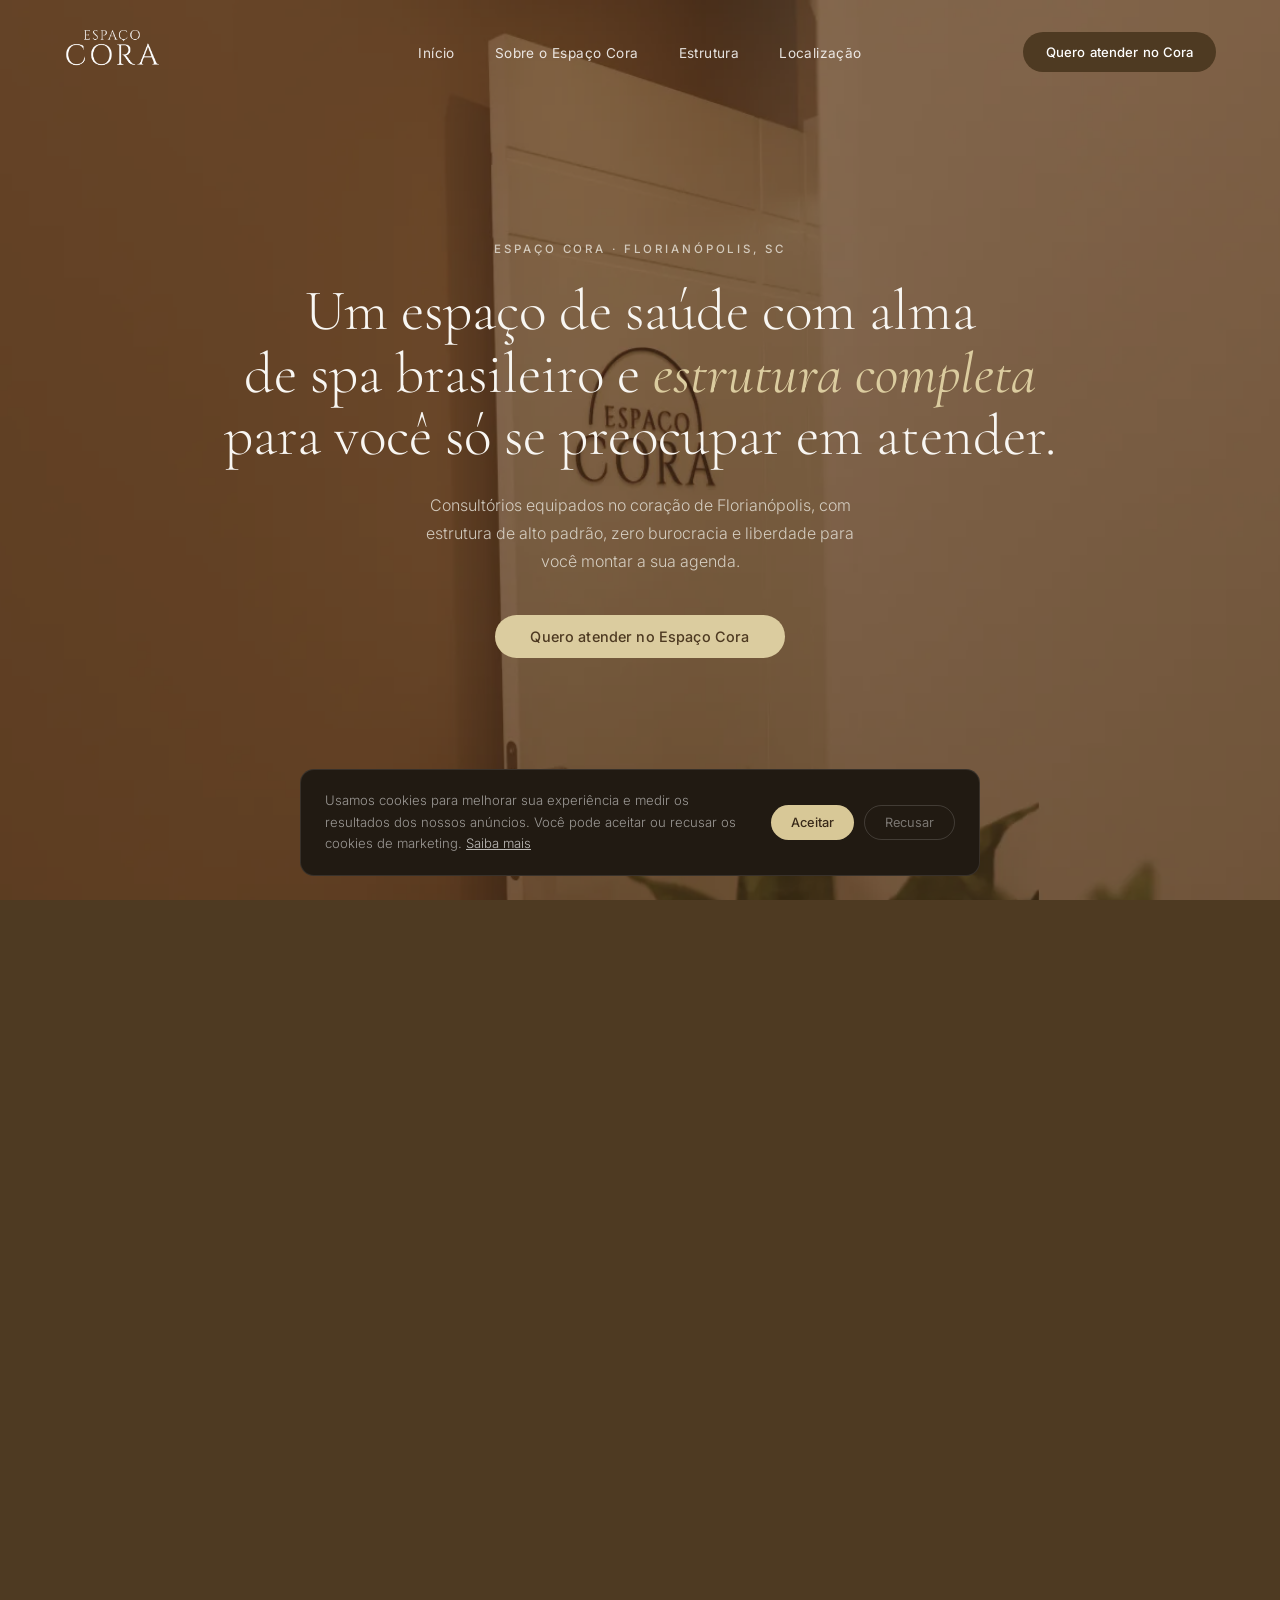
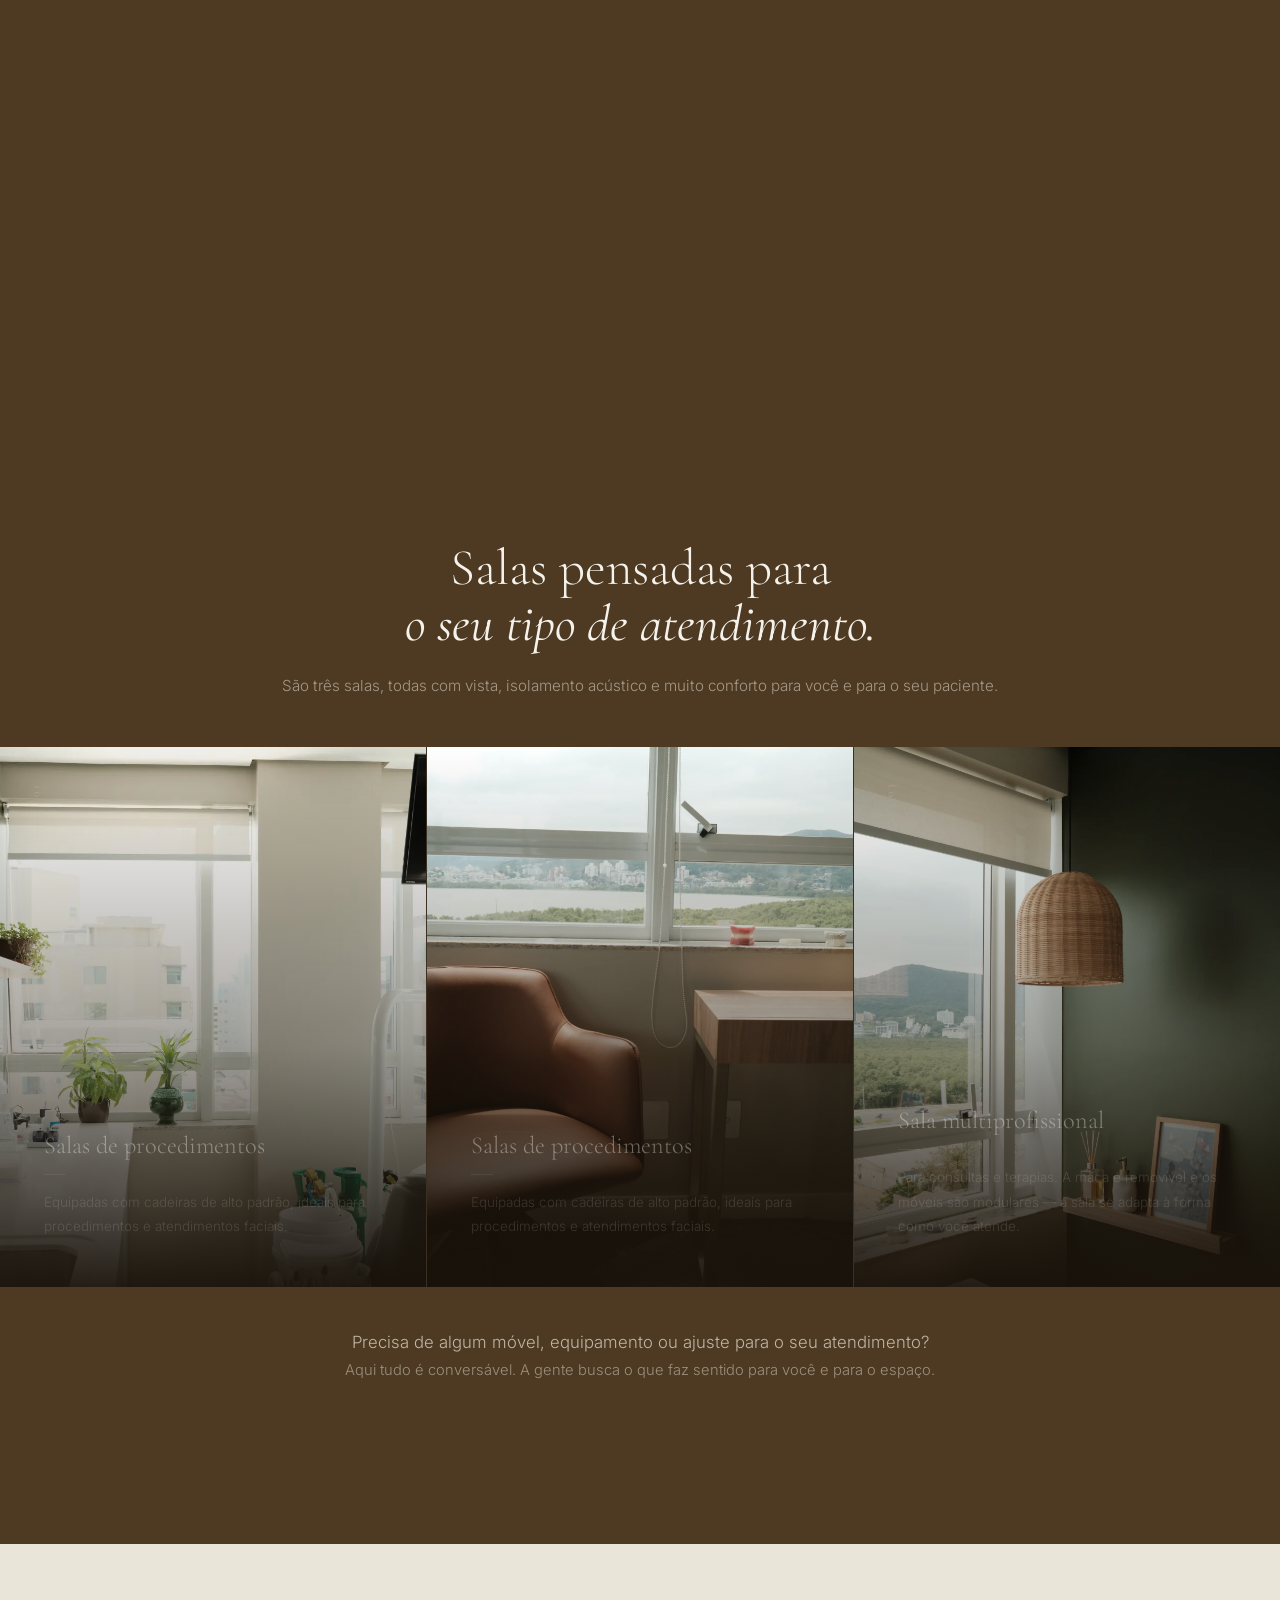
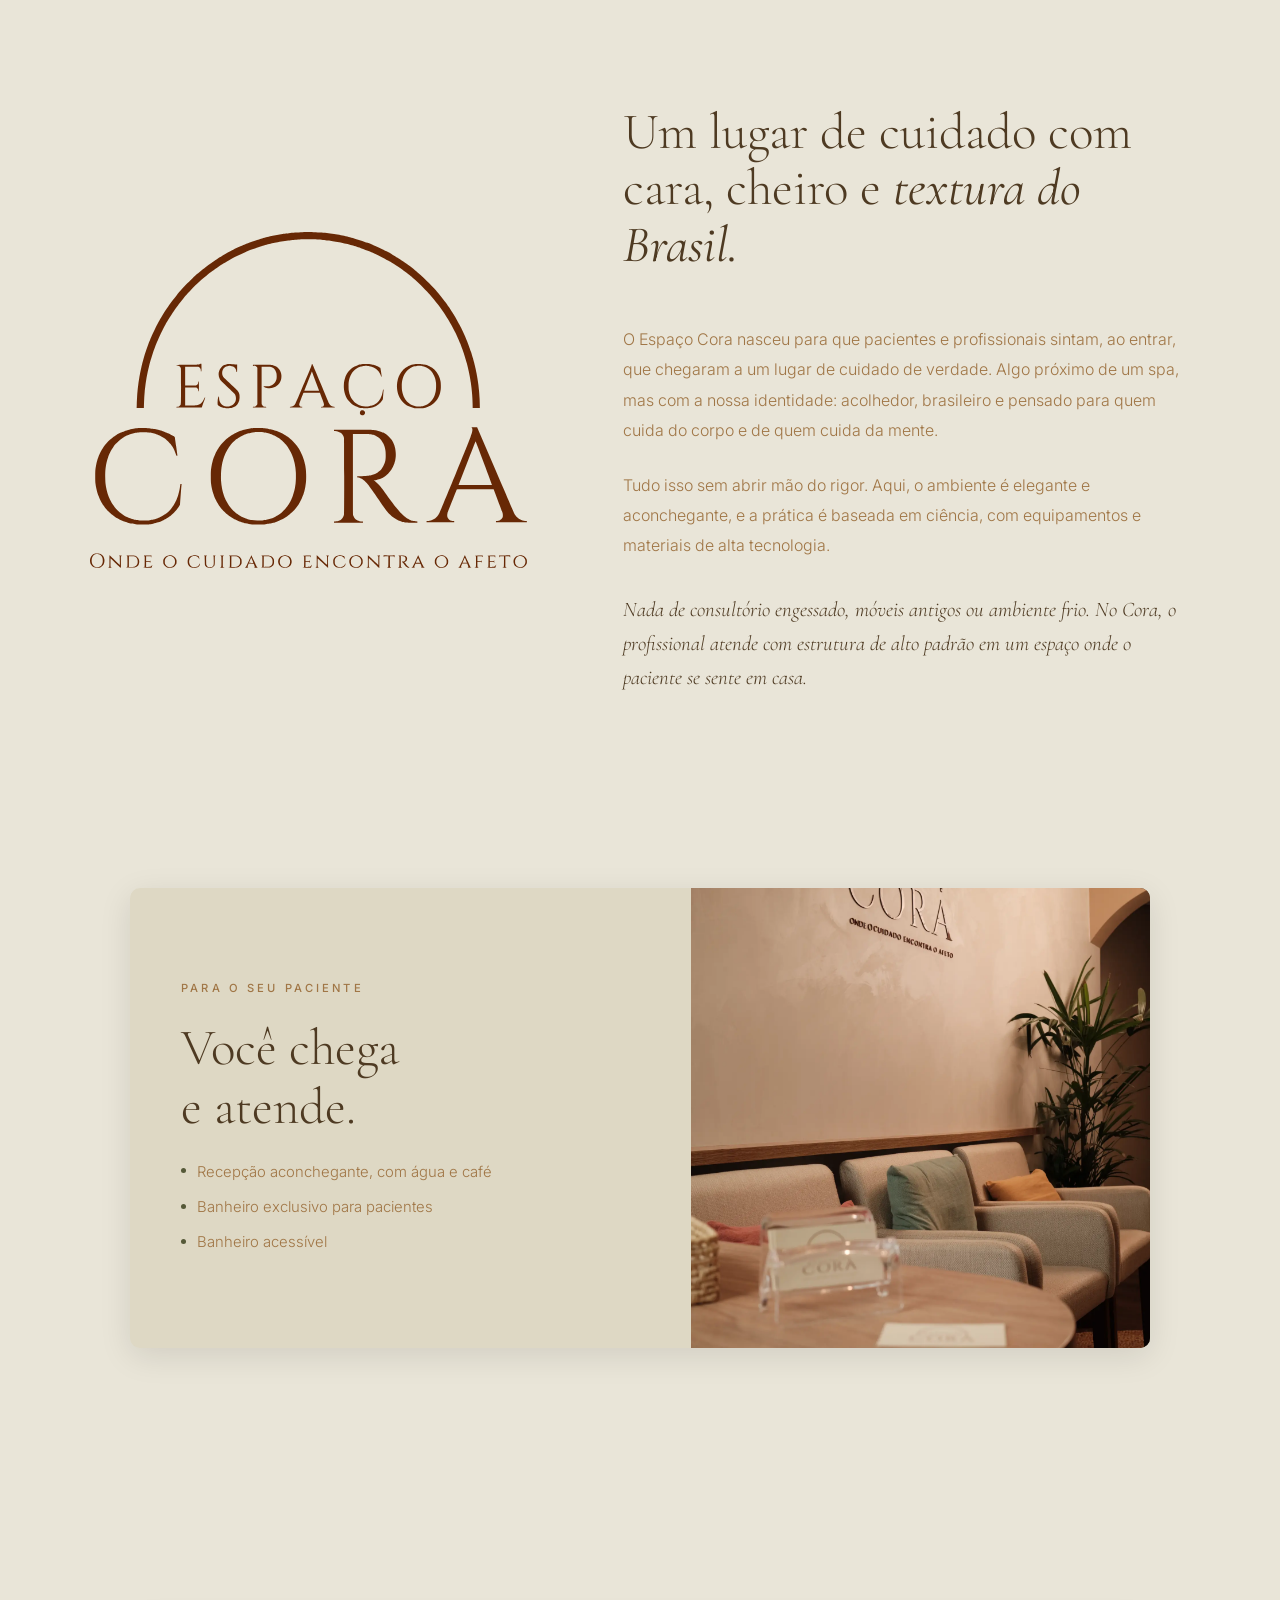
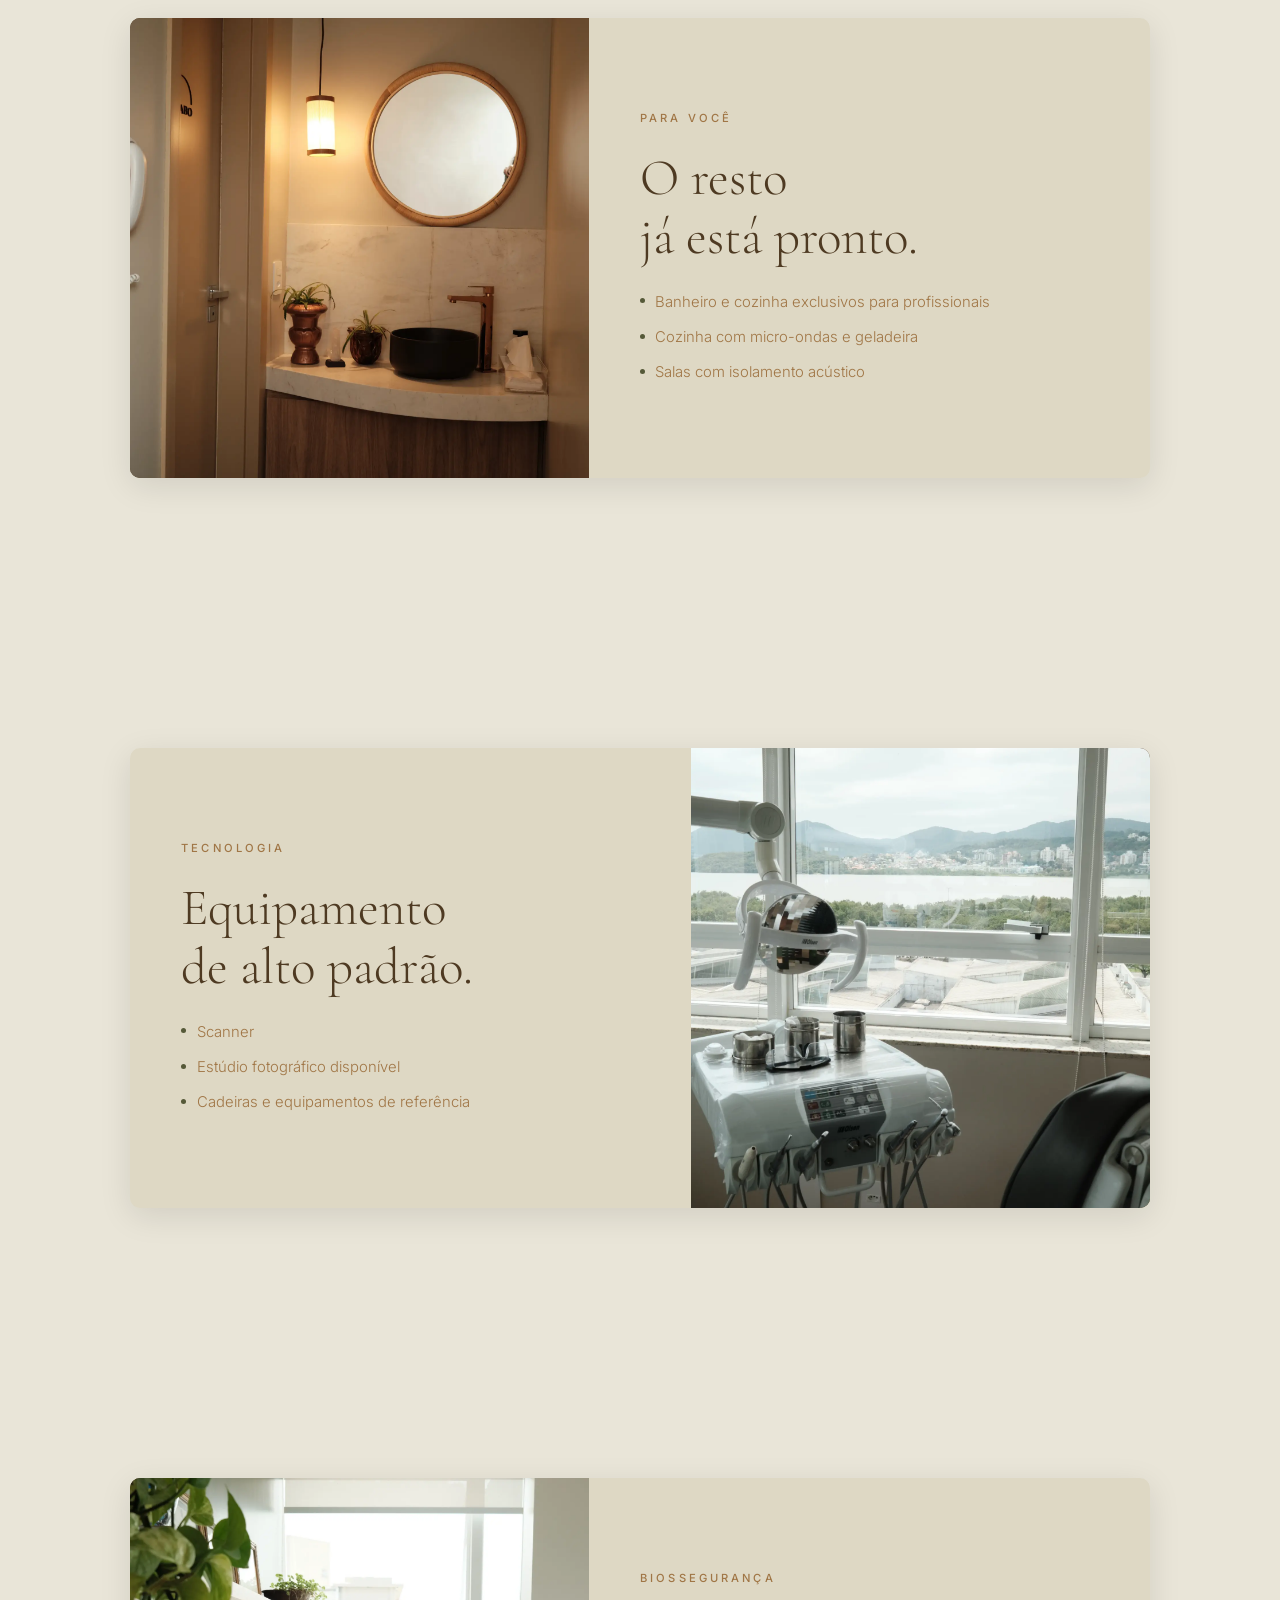
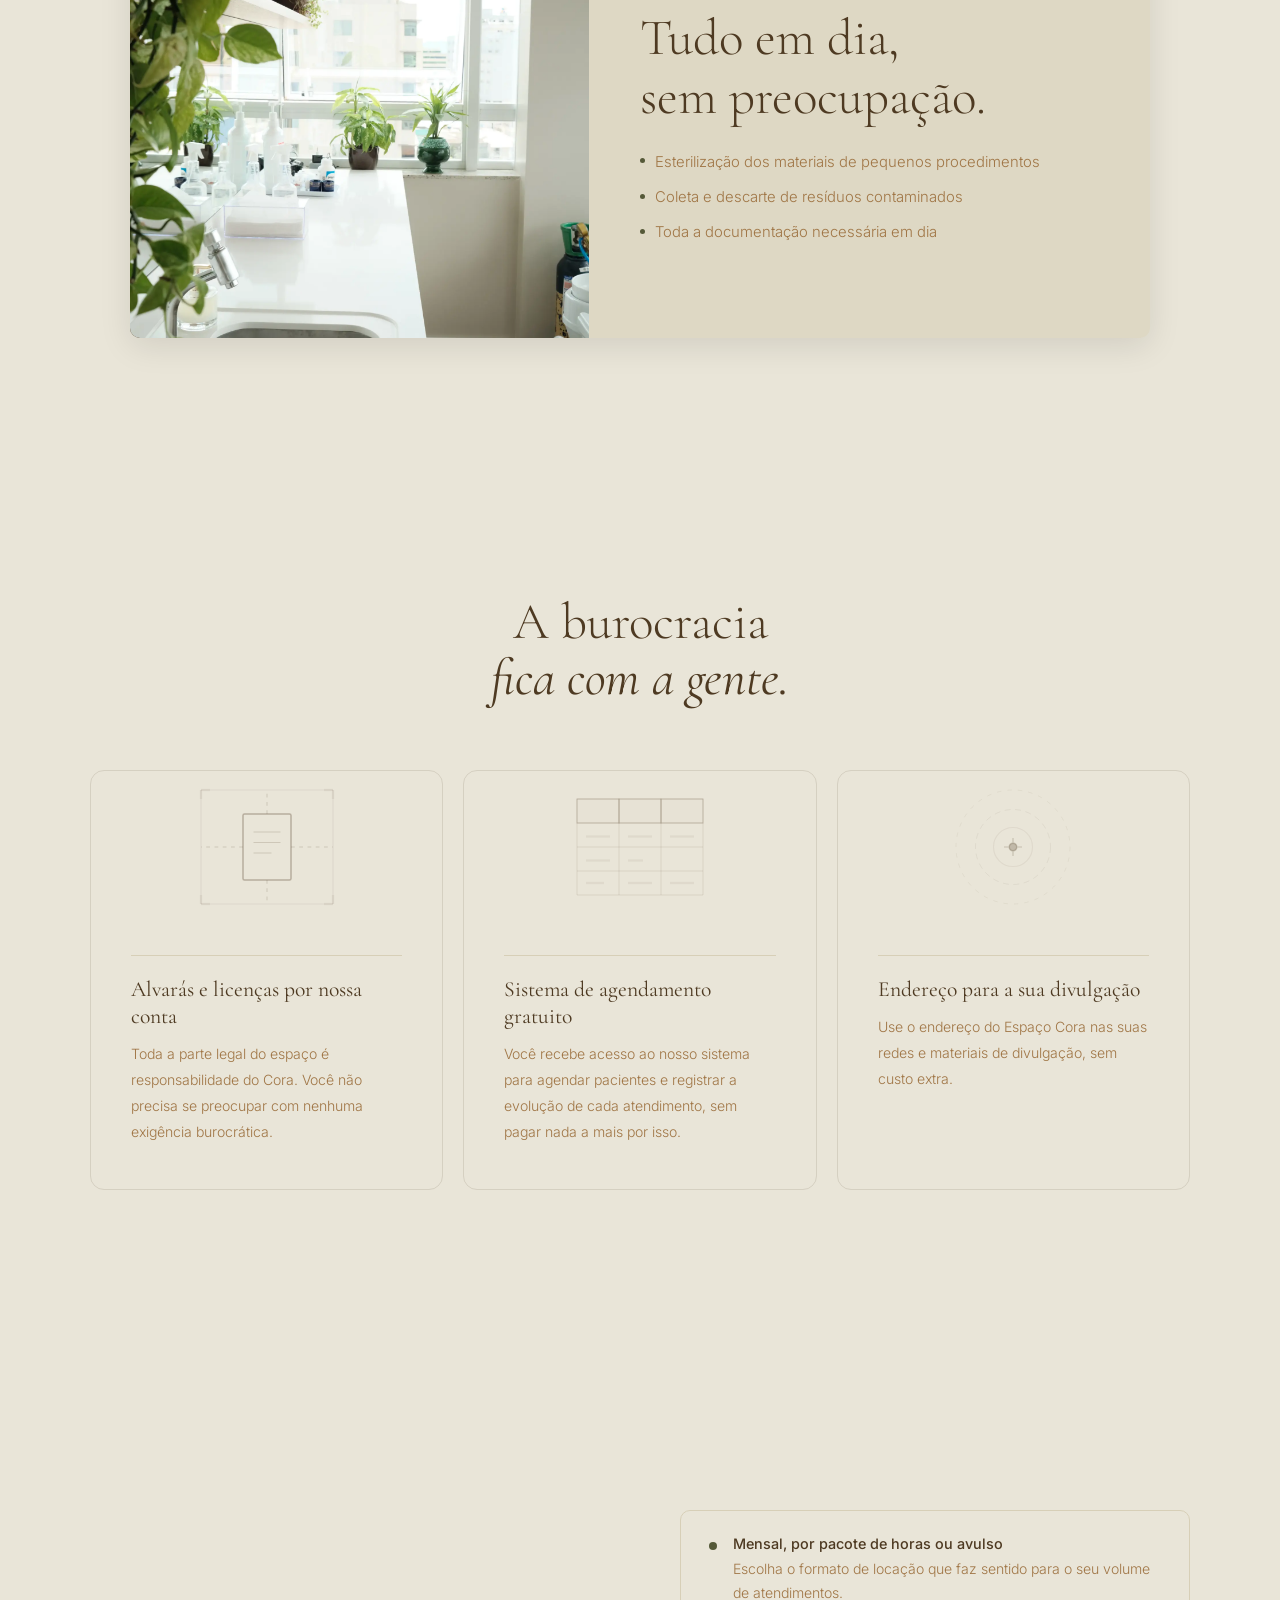
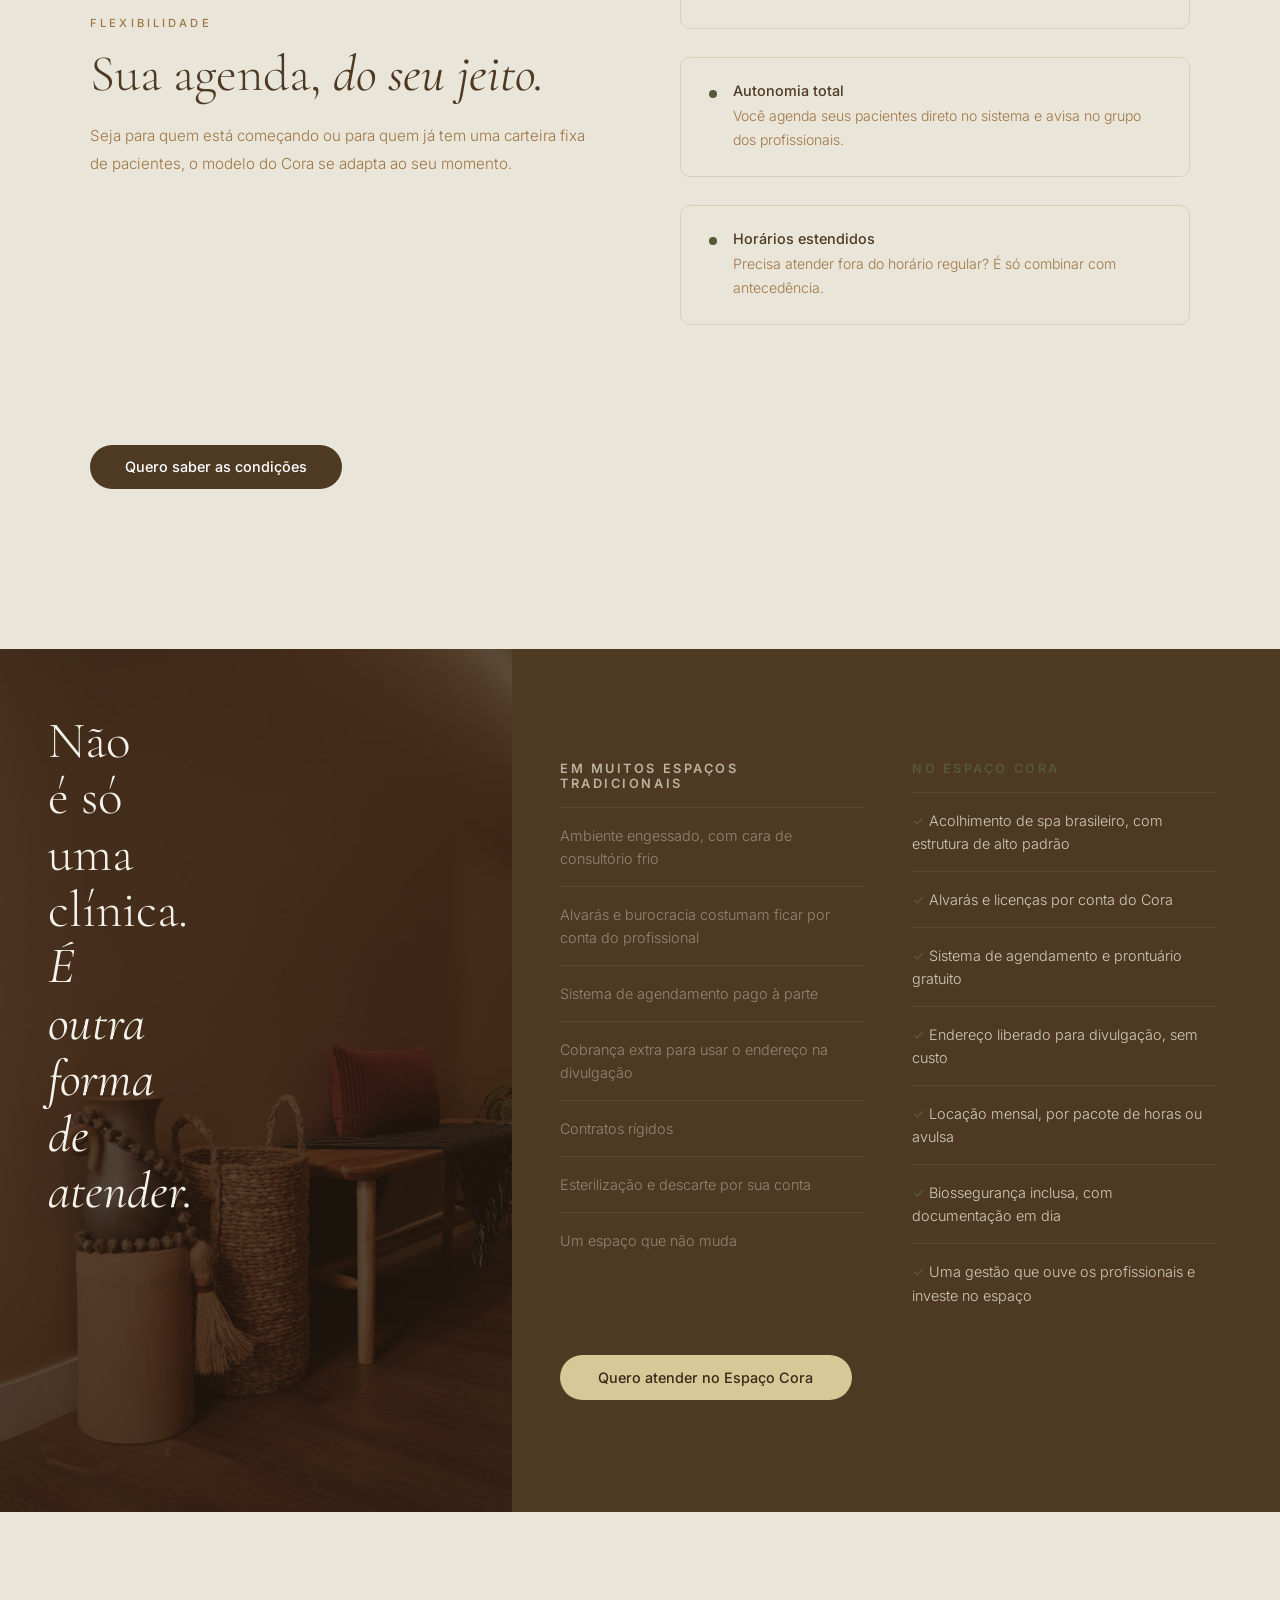
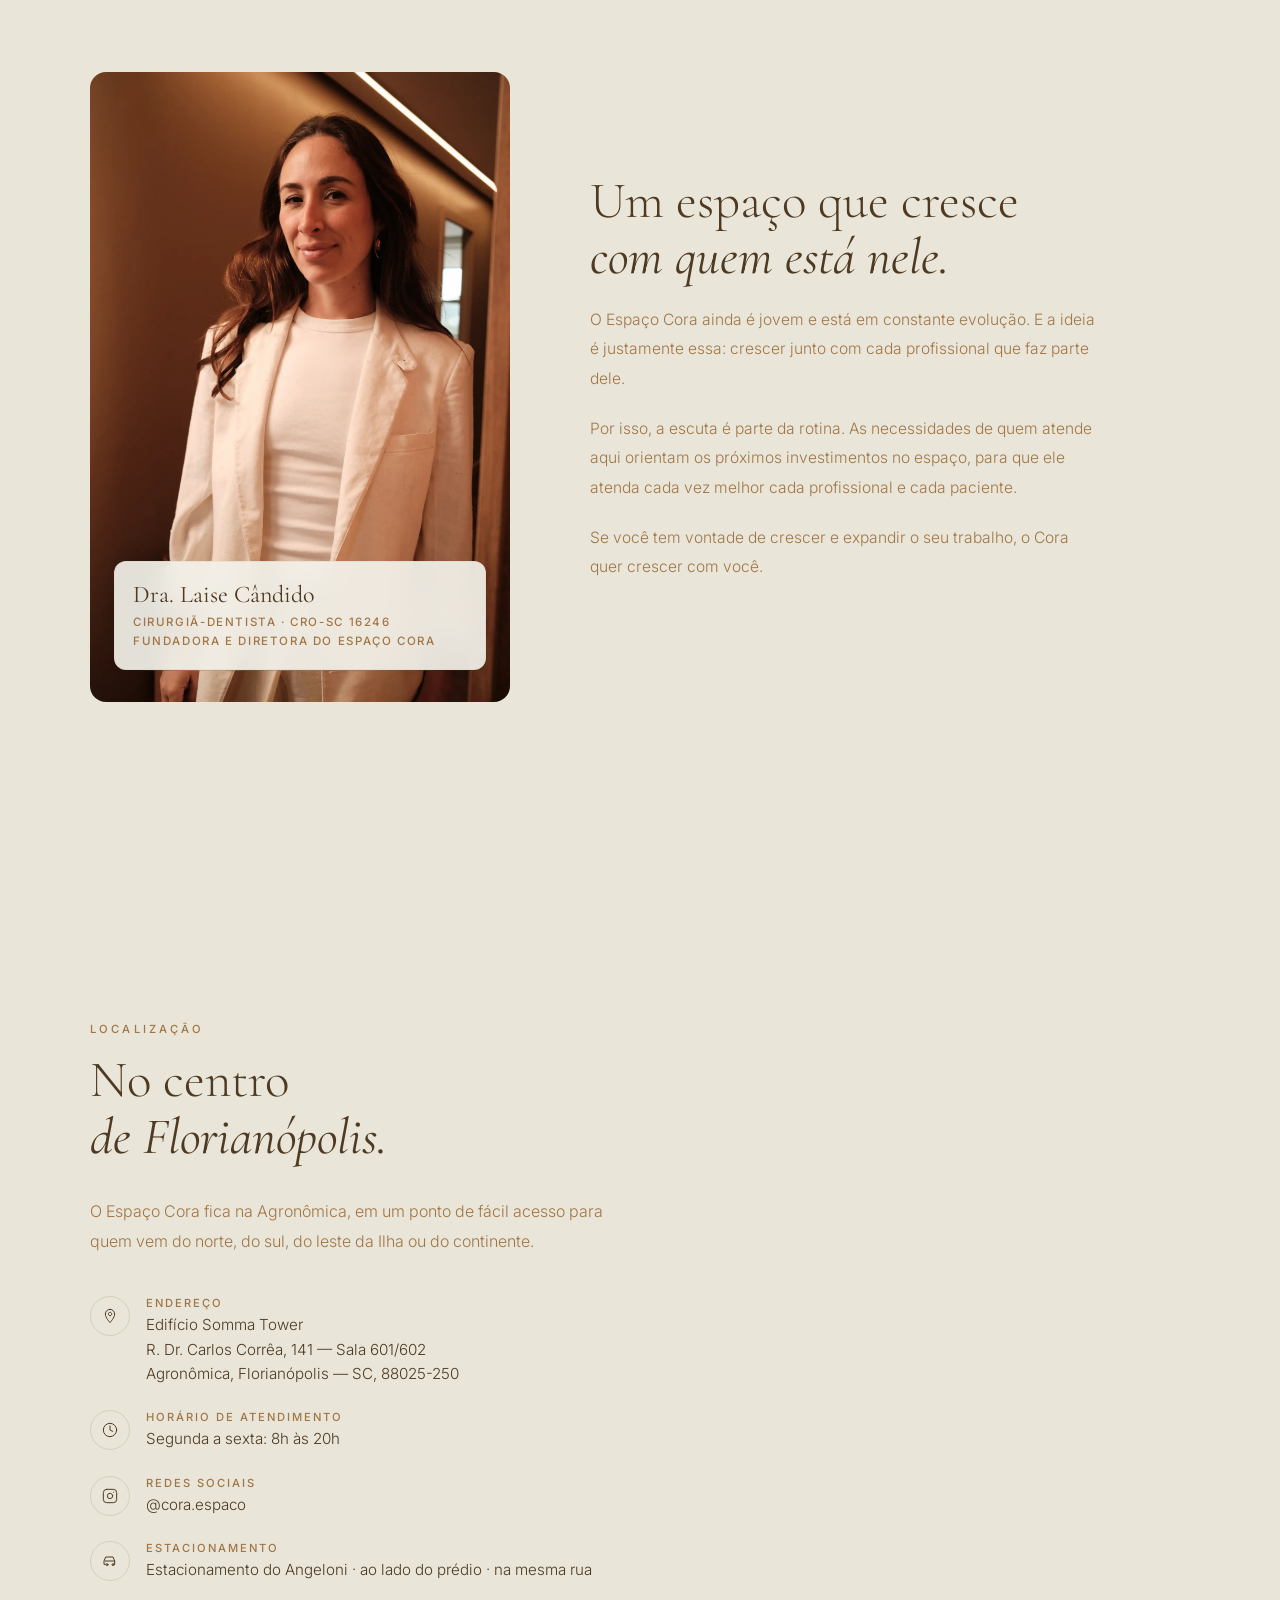
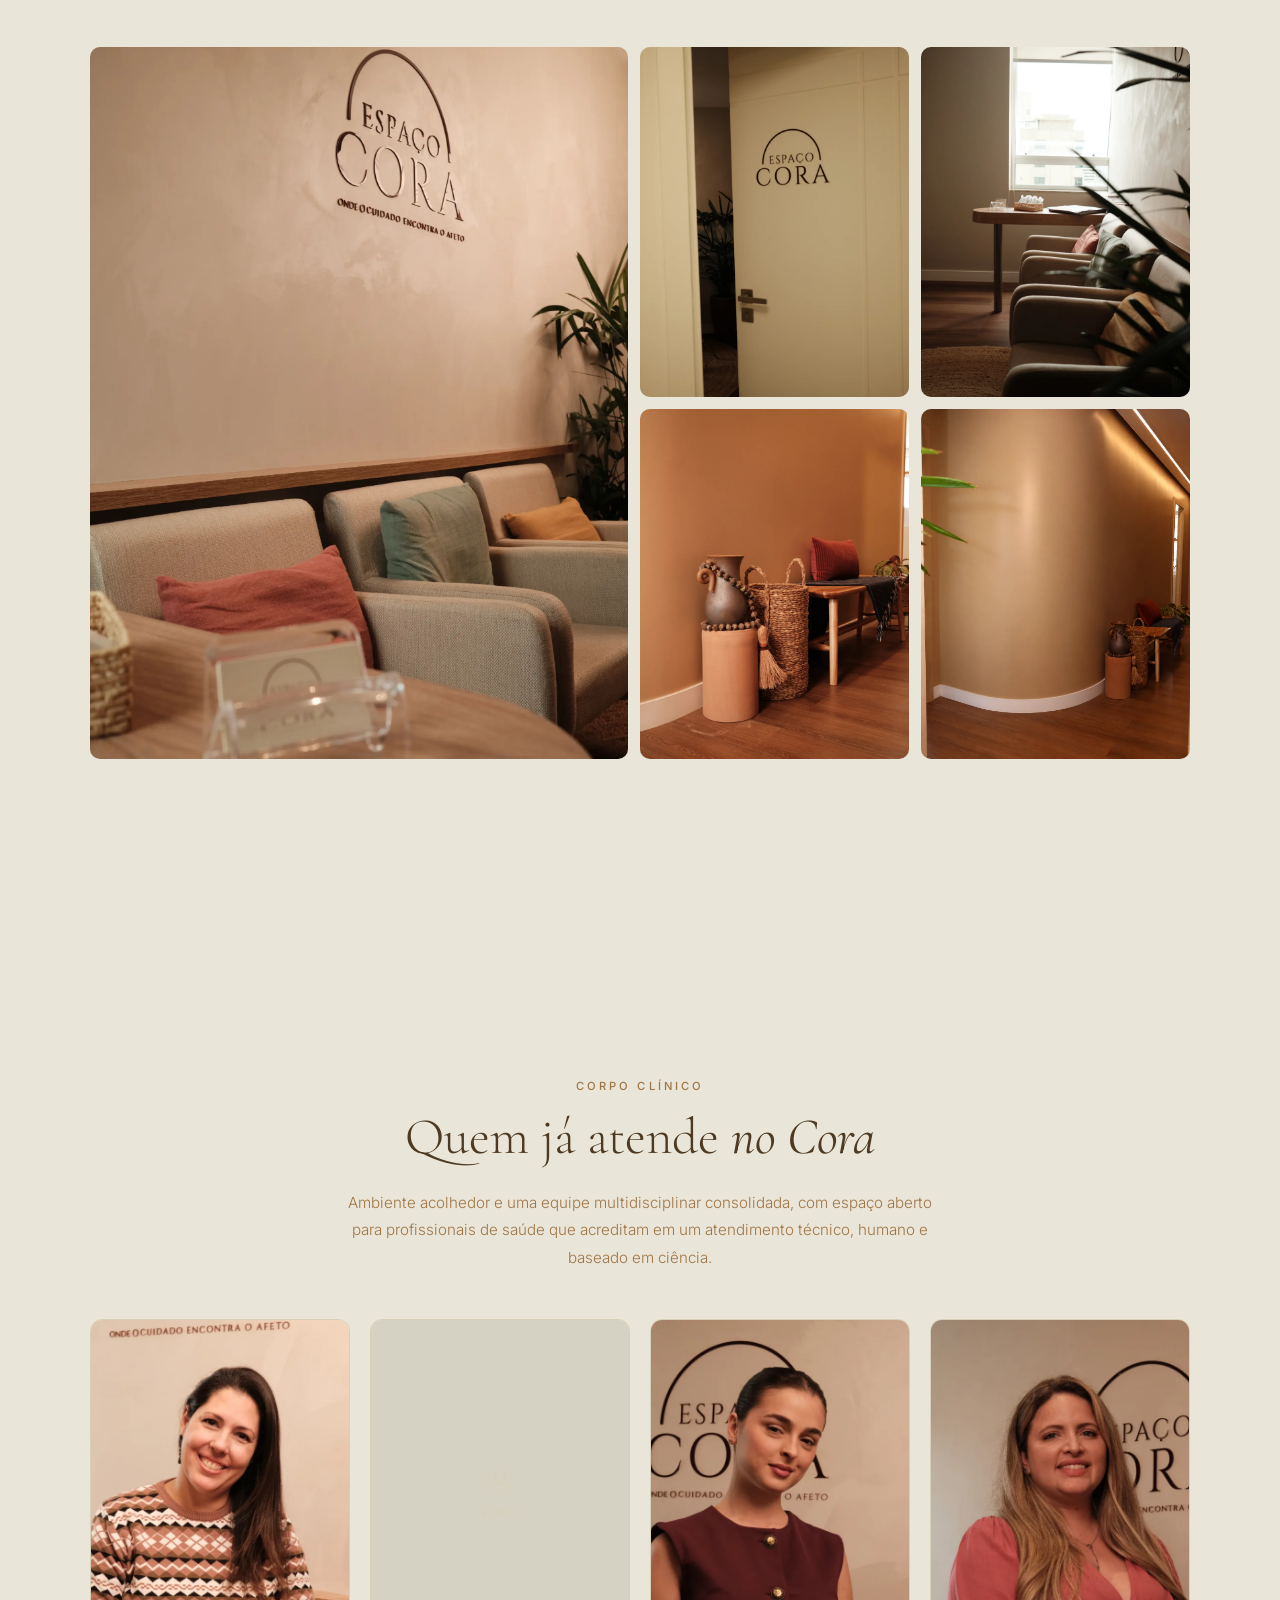
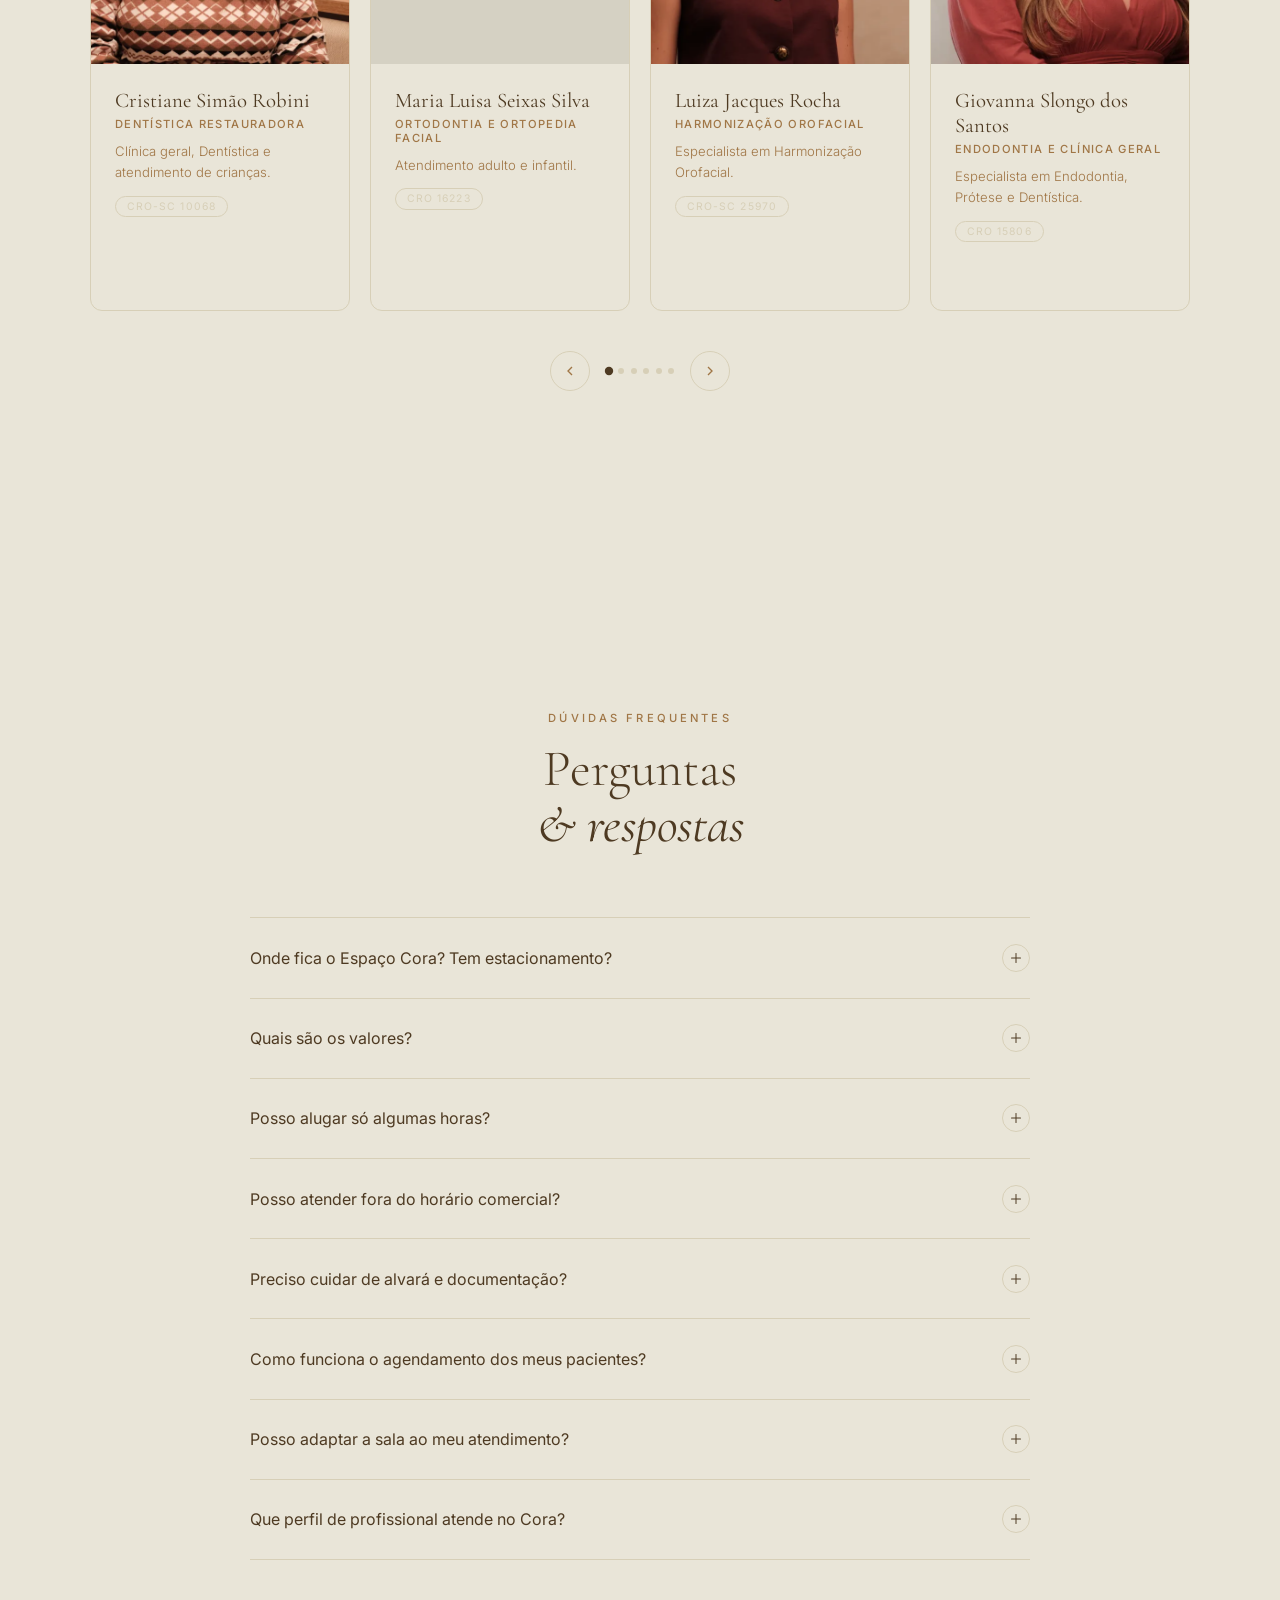
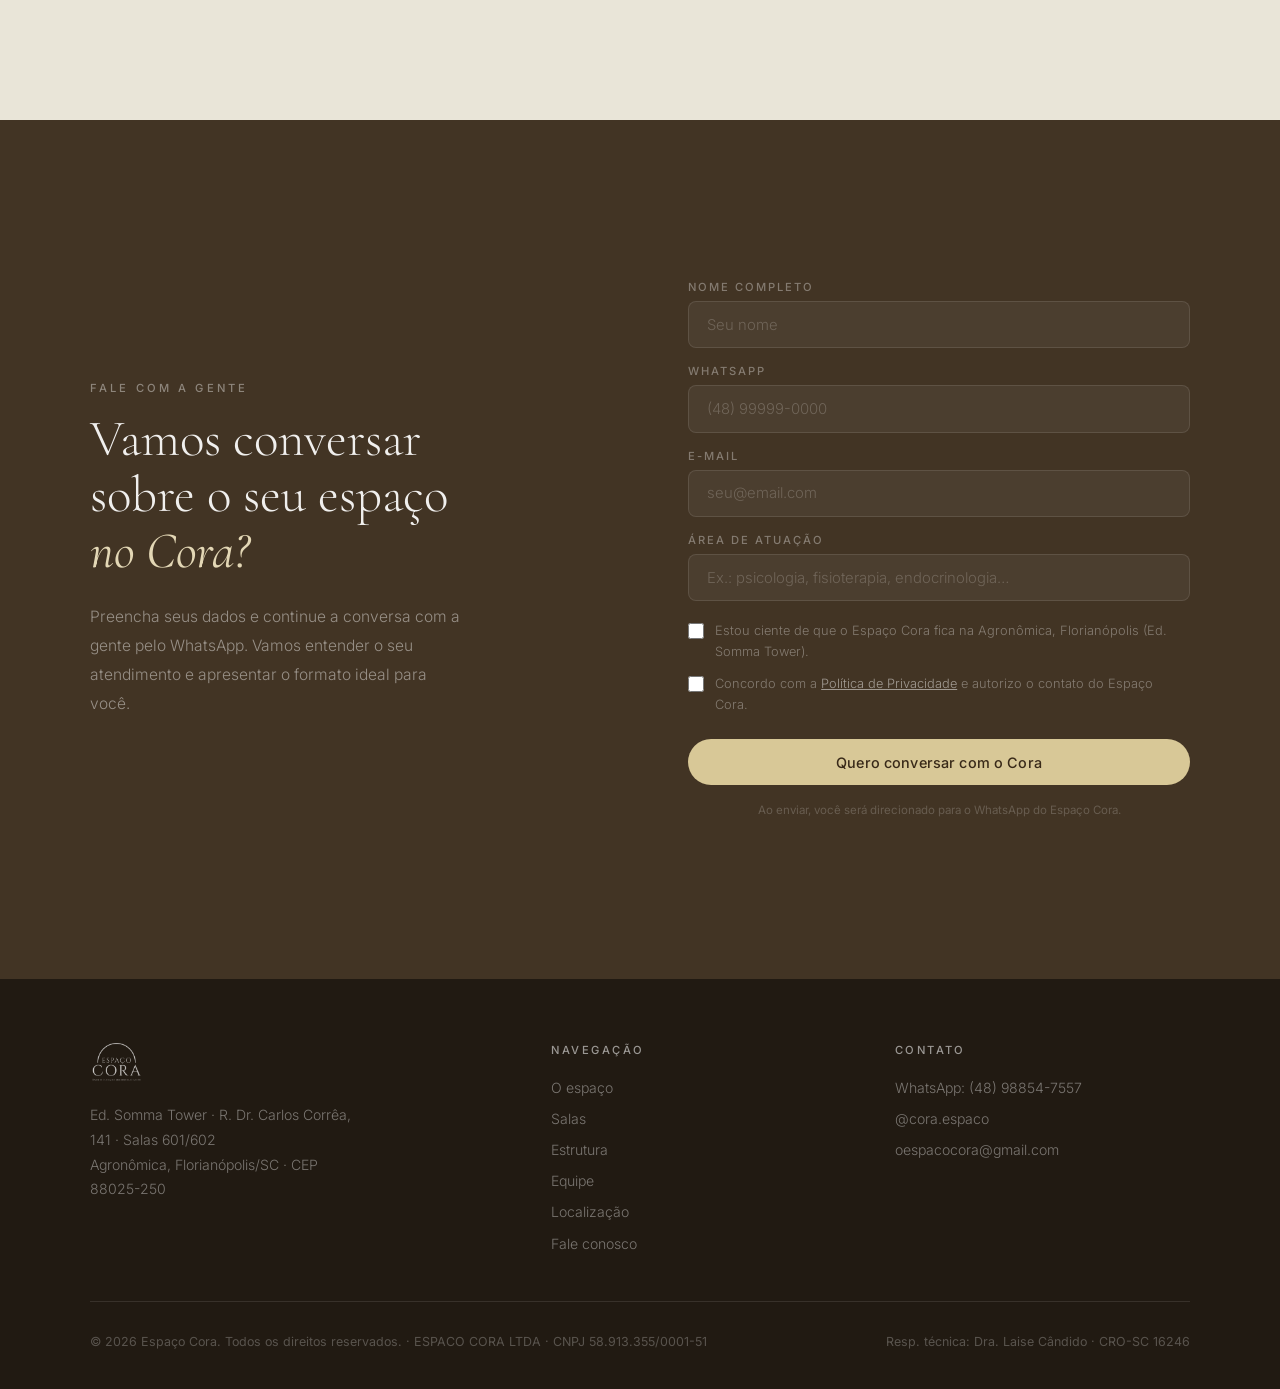
==== index.html @ d2a84ed1 "Perf: add lazy loading to 22 images + compress heavy images (20MB → ~1.5MB)" ====
<!DOCTYPE html>
<html lang="pt-BR">
<head>
  <meta charset="UTF-8" />
  <meta name="viewport" content="width=device-width, initial-scale=1.0" />
  <title>Espaço Cora — Consultórios para Profissionais de Saúde · Florianópolis</title>

  <link rel="preconnect" href="https://fonts.googleapis.com" />
  <link rel="preconnect" href="https://fonts.gstatic.com" crossorigin />
  <link href="https://fonts.googleapis.com/css2?family=Cormorant+Garamond:ital,wght@0,300;0,400;0,500;1,300;1,400&family=Inter:wght@300;400;500;600&display=swap" rel="stylesheet" />

  <style>
    *, *::before, *::after { box-sizing: border-box; margin: 0; padding: 0; }

    :root {
      --primary:        hsl(32, 39%, 22%);
      --background:     hsl(45, 28%, 88%);
      --accent:         #555938;
      --neutral:        #555938;
      --btn:            hsl(32, 39%, 22%);
      --btn-hover:      #555938;
      --foreground:     hsl(32, 39%, 22%);
      --muted:          hsl(32, 39%, 45%);
      --border:         hsl(45, 28%, 78%);
      --transition:     all 0.35s cubic-bezier(0.4, 0, 0.2, 1);
    }

    html { scroll-behavior: auto; background: var(--background); }

    body {
      font-family: 'Inter', sans-serif;
      background: var(--background);
      color: var(--foreground);
      overflow-x: hidden;
    }

    /* ─────────────────────────────────────────
       NAVBAR
    ───────────────────────────────────────── */
    .navbar {
      position: fixed;
      top: 1.25rem;
      left: 50%;
      transform: translateX(-50%);
      width: calc(100% - 3rem);
      max-width: 1200px;
      z-index: 200;
      display: grid;
      grid-template-columns: 1fr 2fr 1fr;
      align-items: center;
      padding: 0.6rem 1.5rem;
      border-radius: 999px;
      transition: background 0.5s ease, backdrop-filter 0.5s ease, box-shadow 0.5s ease;
    }

    .navbar.scrolled {
      background: rgba(223, 217, 203, 0.92);
      backdrop-filter: blur(14px);
      -webkit-backdrop-filter: blur(14px);
      box-shadow: 0 2px 8px rgba(60, 30, 10, 0.10), 0 1px 0 rgba(92, 51, 23, 0.08);
    }

    /* Logo */
    .navbar-logo {
      display: flex;
      align-items: center;
    }

    .navbar-logo img {
      height: 44px;
      object-fit: contain;
      display: block;
      filter: brightness(0) invert(1);
      transition: filter 0.4s ease;
    }
    .navbar.scrolled .navbar-logo img {
      filter: none;
    }

    /* Nav links */
    .navbar-nav {
      display: flex;
      justify-content: center;
      align-items: center;
      gap: 2.5rem;
      list-style: none;
    }

    .navbar-nav a {
      text-decoration: none;
      color: rgba(255, 255, 255, 0.85);
      font-size: 0.85rem;
      font-weight: 400;
      letter-spacing: 0.03em;
      transition: var(--transition);
      position: relative;
    }

    .navbar.scrolled .navbar-nav a {
      color: var(--foreground);
    }

    .navbar-nav a::after {
      content: '';
      position: absolute;
      bottom: -3px;
      left: 0;
      width: 0;
      height: 1px;
      background: var(--btn);
      transition: width 0.3s ease;
    }
    .navbar-nav a:hover::after { width: 100%; }

    /* CTA */
    .navbar-cta {
      display: flex;
      justify-content: flex-end;
      align-items: center;
    }

    .btn-nav {
      background: var(--btn);
      color: white;
      border: none;
      padding: 0.75rem 1.4rem;
      border-radius: 999px;
      font-size: 0.82rem;
      font-weight: 500;
      font-family: 'Inter', sans-serif;
      cursor: pointer;
      letter-spacing: 0.01em;
      transition: var(--transition);
      white-space: nowrap;
    }
    .btn-nav:hover {
      background: var(--btn-hover);
      transform: translateY(-1px);
      box-shadow: 0 6px 16px rgba(92, 51, 23, 0.3);
    }

    /* ─────────────────────────────────────────
       HERO
    ───────────────────────────────────────── */
    .hero {
      position: relative;
      height: 220vh;
      background: var(--primary);
    }

    .hero-sticky {
      position: sticky;
      top: 0;
      height: 100vh;
      overflow: hidden;
    }

    .hero-bg {
      position: absolute;
      inset: 0;
      overflow: hidden;
    }

    .hero-bg img {
      position: absolute;
      top: 0;
      left: 0;
      right: 0;
      bottom: 0;
      width: 100%;
      height: 100%;
      object-fit: cover;
      object-position: top center;
      transform-origin: top center;
      animation: heroBgKen 14s ease-in-out forwards;
    }

    @keyframes heroBgKen {
      0%   { transform: scale(1)    translateX(0%); }
      40%  { transform: scale(1.08) translateX(-1.5%); }
      100% { transform: scale(1.22) translateX(2%); }
    }

    .hero-bg::after {
      content: '';
      position: absolute;
      inset: 0;
      background: hsla(32, 39%, 22%, 0.5);
      pointer-events: none;
    }


    /* ─── Hero Content ─── */
    .hero-content {
      position: absolute;
      inset: 0;
      display: flex;
      flex-direction: column;
      align-items: center;
      justify-content: center;
      text-align: center;
      z-index: 10;
      padding: 2rem;
      will-change: opacity;
      transition: opacity 0.5s cubic-bezier(0.4, 0, 0.2, 1);
    }

    .hero-eyebrow {
      font-size: 0.72rem;
      font-weight: 500;
      letter-spacing: 0.25em;
      text-transform: uppercase;
      color: hsla(45, 28%, 92%, 0.75);
      margin-bottom: 1.5rem;
    }

    .hero-headline {
      font-family: 'Cormorant Garamond', serif;
      font-size: clamp(3.2rem, 6.5vw, 5.5rem);
      font-weight: 300;
      line-height: 1.08;
      color: hsl(45, 28%, 96%);
      margin-bottom: 1.5rem;
    }

    .hero-headline em {
      font-style: italic;
      font-weight: 400;
      color: hsl(45, 45%, 74%);
    }

    .hero-sub {
      font-size: 1rem;
      font-weight: 300;
      color: hsla(45, 20%, 90%, 0.8);
      max-width: 440px;
      line-height: 1.75;
      margin-bottom: 2.5rem;
    }

    .hero-headline {
      font-size: clamp(2.4rem, 4.5vw, 4.2rem);
    }

    .hero-cta {
      display: flex;
      gap: 1rem;
      flex-wrap: wrap;
      justify-content: center;
    }

    .hero-support {
      margin-top: 1rem;
      font-size: 0.78rem;
      font-weight: 300;
      color: hsla(45, 20%, 90%, 0.5);
      letter-spacing: 0.02em;
    }

    .btn-hero-primary {
      background: hsl(45, 45%, 74%);
      color: var(--foreground);
      border: none;
      padding: 0.8rem 2.2rem;
      border-radius: 999px;
      font-size: 0.9rem;
      font-weight: 500;
      font-family: 'Inter', sans-serif;
      cursor: pointer;
      transition: var(--transition);
      letter-spacing: 0.01em;
    }
    .btn-hero-primary:hover {
      background: hsl(45, 45%, 66%);
      transform: translateY(-2px);
      box-shadow: 0 10px 28px rgba(92, 51, 23, 0.3);
    }

    .btn-hero-ghost {
      background: transparent;
      color: hsl(45, 28%, 92%);
      border: 1px solid hsla(45, 28%, 92%, 0.5);
      padding: 0.8rem 2.2rem;
      border-radius: 999px;
      font-size: 0.9rem;
      font-weight: 400;
      font-family: 'Inter', sans-serif;
      cursor: pointer;
      transition: var(--transition);
    }
    .btn-hero-ghost:hover {
      border-color: hsl(45, 28%, 92%);
      background: rgba(255, 255, 255, 0.08);
    }

    /* Scroll indicator */
    .scroll-cue {
      position: absolute;
      bottom: 2.5rem;
      left: 50%;
      transform: translateX(-50%);
      z-index: 10;
      display: flex;
      flex-direction: column;
      align-items: center;
      gap: 0.5rem;
      color: hsla(45, 28%, 90%, 0.6);
      font-size: 0.65rem;
      letter-spacing: 0.18em;
      text-transform: uppercase;
    }

    .scroll-line {
      width: 1px;
      height: 36px;
      background: linear-gradient(to bottom, transparent, hsla(45, 28%, 90%, 0.6));
      animation: lineDown 2s ease-in-out infinite;
    }

    @keyframes lineDown {
      0%, 100% { opacity: 0.2; transform: scaleY(0.7) translateY(-4px); }
      50%       { opacity: 0.8; transform: scaleY(1) translateY(0); }
    }

    /* Bottom fade to next section */
    .hero-fade {
      position: absolute;
      bottom: 0;
      left: 0;
      right: 0;
      height: 240px;
      background: linear-gradient(to bottom, transparent, hsl(32, 39%, 22%));
      z-index: 15;
      opacity: 0;
      pointer-events: none;
      will-change: opacity;
      transition: opacity 0.6s cubic-bezier(0.4, 0, 0.2, 1);
    }

    /* ─────────────────────────────────────────
       SECTION 2 — Placeholder
    ───────────────────────────────────────── */
    .section-placeholder {
      background: var(--background);
      min-height: 100vh;
      display: flex;
      flex-direction: column;
      align-items: center;
      justify-content: center;
      gap: 1rem;
      text-align: center;
      padding: 4rem 2rem;
    }

    .section-placeholder h2 {
      font-family: 'Cormorant Garamond', serif;
      font-size: 3rem;
      font-weight: 300;
      color: var(--foreground);
    }

    .section-placeholder p {
      color: var(--muted);
      max-width: 480px;
      line-height: 1.7;
    }

    .section-divider {
      width: 40px;
      height: 1px;
      background: var(--border);
      margin: 0 auto;
    }

    /* ─────────────────────────────────────────
       SERVIÇOS
    ───────────────────────────────────────── */
    .services {
      background: hsl(32, 39%, 22%);
      padding: 10rem 2rem;
    }

    .services-header {
      text-align: center;
      margin-bottom: 3rem;
    }

    .section-eyebrow {
      font-size: 0.7rem;
      font-weight: 500;
      letter-spacing: 0.28em;
      text-transform: uppercase;
      color: var(--muted);
      margin-bottom: 1rem;
      display: block;
    }

    .section-title {
      font-family: 'Cormorant Garamond', serif;
      font-size: clamp(2.4rem, 4vw, 3.6rem);
      font-weight: 300;
      color: var(--foreground);
      line-height: 1.1;
      margin-bottom: 1.2rem;
    }

    .section-title em {
      font-style: italic;
      font-weight: 400;
    }

    /* Overrides de cor para fundo escuro */
    .services .section-eyebrow {
      color: hsla(45, 28%, 88%, 0.6);
    }

    .services .section-title {
      color: hsl(45, 28%, 94%);
    }

    .services-sub {
      margin-top: 1.25rem;
      font-size: 0.95rem;
      font-weight: 300;
      color: hsla(45, 28%, 88%, 0.55);
      line-height: 1.75;
    }

    .salas-footer {
      max-width: 1100px;
      margin: 2.5rem auto 0;
      font-size: 0.92rem;
      font-weight: 300;
      color: hsla(45, 28%, 88%, 0.5);
      line-height: 1.8;
      text-align: center;
    }

    /* ── Accordion de salas ── */
    .salas-accordion {
      display: flex;
      margin: 0 -2rem;
      height: 540px;
      overflow: hidden;
    }

    .sala-panel {
      flex: 1;
      min-width: 0;
      position: relative;
      overflow: hidden;
      cursor: pointer;
      background: hsl(32, 39%, 13%) center/cover no-repeat;
      transition: flex 0.7s cubic-bezier(0.4, 0, 0.2, 1);
    }

    .sala-panel + .sala-panel {
      border-left: 1px solid hsla(45, 28%, 88%, 0.07);
    }

    .salas-accordion:hover .sala-panel        { flex: 0.45; }
    .salas-accordion:hover .sala-panel:hover  { flex: 3.1; }

    /* Gradiente de base */
    .sala-overlay {
      position: absolute;
      inset: 0;
      background: linear-gradient(
        to top,
        hsla(32, 39%, 7%, 0.95) 0%,
        hsla(32, 39%, 10%, 0.4) 45%,
        transparent 100%
      );
      pointer-events: none;
    }

    /* Número vertical — sempre visível */
    .sala-num {
      position: absolute;
      top: 2.2rem;
      left: 1.75rem;
      font-family: 'Cormorant Garamond', serif;
      font-size: 0.72rem;
      font-weight: 300;
      letter-spacing: 0.22em;
      color: hsla(45, 28%, 88%, 0.28);
      writing-mode: vertical-rl;
      transform: rotate(180deg);
      transition: color 0.4s ease;
      user-select: none;
    }

    .sala-panel:hover .sala-num {
      color: hsla(45, 28%, 88%, 0.55);
    }

    /* Tag — canto superior direito */
    .sala-tag {
      position: absolute;
      top: 2rem;
      right: 2rem;
      font-size: 0.6rem;
      font-weight: 500;
      letter-spacing: 0.22em;
      text-transform: uppercase;
      color: hsla(45, 28%, 88%, 0.4);
      opacity: 0;
      transform: translateY(-5px);
      transition: opacity 0.4s ease 0.18s, transform 0.4s ease 0.18s;
      white-space: nowrap;
    }

    .sala-panel:hover .sala-tag {
      opacity: 1;
      transform: translateY(0);
    }

    /* Conteúdo texto — âncora no rodapé */
    .sala-content {
      position: absolute;
      bottom: 0;
      left: 0;
      right: 0;
      padding: 0 2.75rem 3rem;
    }

    .sala-title {
      font-family: 'Cormorant Garamond', serif;
      font-size: clamp(1.5rem, 1.9vw, 2.1rem);
      font-weight: 300;
      color: hsl(45, 28%, 93%);
      line-height: 1.2;
      margin-bottom: 0.9rem;
      opacity: 0.38;
      transform: translateY(0);
      transition: opacity 0.45s ease, transform 0.45s ease;
    }

    .sala-rule {
      width: 22px;
      height: 1px;
      background: hsla(45, 28%, 88%, 0.3);
      margin-bottom: 0.9rem;
      opacity: 0.25;
      transition: opacity 0.4s ease, width 0.5s ease;
    }

    .sala-desc {
      font-size: 0.84rem;
      font-weight: 300;
      color: hsla(45, 28%, 88%, 0.55);
      line-height: 1.85;
      max-width: 52ch;
      opacity: 0.28;
      transform: translateY(0);
      transition: opacity 0.45s ease, transform 0.45s ease;
    }

    .sala-panel:hover .sala-title { opacity: 1; }
    .sala-panel:hover .sala-rule  { opacity: 1; width: 38px; }
    .sala-panel:hover .sala-desc  { opacity: 1; }

    /* Dimmer os painéis não-hovered quando o accordion está em interação */
    .salas-accordion:hover .sala-panel:not(:hover) .sala-title { opacity: 0.18; }
    .salas-accordion:hover .sala-panel:not(:hover) .sala-rule  { opacity: 0.12; }
    .salas-accordion:hover .sala-panel:not(:hover) .sala-desc  { opacity: 0.12; }

    /* ─────────────────────────────────────────
       COMO FUNCIONA
    ───────────────────────────────────────── */
    .how-it-works {
      background: var(--background);
      padding: 10rem 2rem;
    }

    .how-it-works-inner {
      max-width: 1100px;
      margin: 0 auto;
      display: grid;
      grid-template-columns: 1fr 1.3fr;
      gap: 6rem;
      align-items: center;
    }

    /* ── Logo animado ── */
    .conceito-logo-wrap {
      display: flex;
      align-items: center;
      justify-content: center;
    }

    .conceito-logo-img {
      width: min(440px, 100%);
      display: block;
      /* estado inicial: oculto com clip-path */
      clip-path: inset(0 0 100% 0);
      opacity: 0;
    }

    .conceito-logo-img.animated {
      opacity: 1;
      animation: logo-clip-reveal 3.2s cubic-bezier(0.4, 0, 0.2, 1) 0.2s forwards;
    }

    /*
      Logo SVG viewBox 0 0 2563 1972
      — Arco + ESPAÇO: top ~60% (esconde bottom 40%)
      — CORA:          top ~88% (esconde bottom 12%)
      — Tagline:       100% visível
    */
    @keyframes logo-clip-reveal {
      0%   { clip-path: inset(0 0 100% 0); }  /* tudo oculto          */
      42%  { clip-path: inset(0 0 40% 0); }   /* arco + ESPAÇO revela */
      58%  { clip-path: inset(0 0 40% 0); }   /* pausa — arco completo*/
      80%  { clip-path: inset(0 0 12% 0); }   /* CORA revela          */
      90%  { clip-path: inset(0 0 12% 0); }   /* pausa — CORA completa*/
      100% { clip-path: inset(0 0 0% 0); }    /* tagline revela       */
    }

    @media (prefers-reduced-motion: reduce) {
      .conceito-logo-img.animated {
        animation: none !important;
        clip-path: none !important;
        opacity: 1 !important;
      }
    }

    /* ── Conteúdo direito ── */
    .conceito-content {
      display: flex;
      flex-direction: column;
      gap: 2rem;
    }

    .how-it-works-header {
      display: flex;
      flex-direction: column;
      gap: 0;
    }

    .how-it-works-header .section-eyebrow { text-align: left; color: var(--muted); }
    .how-it-works-header .section-title   { text-align: left; color: var(--foreground); }

    .steps-wrap {
      position: relative;
    }

    /* Linha vertical contínua */
    .steps-wrap::before {
      content: '';
      position: absolute;
      left: 17px;
      top: 8px;
      bottom: 8px;
      width: 1px;
      background: var(--border);
    }

    .step {
      display: flex;
      gap: 2rem;
      align-items: flex-start;
      padding-bottom: 4.5rem;
      opacity: 0;
      transform: translateY(28px);
      transition: opacity 0.65s ease, transform 0.65s ease;
    }

    .step:last-child { padding-bottom: 0; }

    .step.visible {
      opacity: 1;
      transform: translateY(0);
    }

    /* Círculo numerado */
    .step-number {
      flex-shrink: 0;
      width: 36px;
      height: 36px;
      border-radius: 50%;
      border: 1px solid var(--border);
      background: var(--background);
      display: flex;
      align-items: center;
      justify-content: center;
      font-family: 'Cormorant Garamond', serif;
      font-size: 1rem;
      font-weight: 400;
      color: var(--foreground);
      position: relative;
      z-index: 1;
      transition: background 0.4s ease, border-color 0.4s ease;
    }

    .step.visible .step-number {
      background: var(--foreground);
      color: var(--background);
      border-color: var(--foreground);
    }

    .step-body {
      padding-top: 0.9rem;
    }

    .step-title {
      font-family: 'Cormorant Garamond', serif;
      font-size: 1.6rem;
      font-weight: 400;
      color: var(--foreground);
      line-height: 1.2;
      margin-bottom: 0.6rem;
    }

    .step-text {
      font-size: 0.925rem;
      font-weight: 300;
      color: var(--muted);
      line-height: 1.8;
    }

    /* Conceito body */
    .conceito-body {
      display: flex;
      flex-direction: column;
      gap: 1.5rem;
      opacity: 0;
      transform: translateY(20px);
      transition: opacity 0.7s ease 0.1s, transform 0.7s ease 0.1s;
    }

    .conceito-body.visible {
      opacity: 1;
      transform: translateY(0);
    }

    .conceito-text {
      font-size: 1rem;
      font-weight: 300;
      color: var(--muted);
      line-height: 1.9;
    }

    .conceito-quote {
      margin-top: 0.5rem;
      font-family: 'Cormorant Garamond', serif;
      font-size: 1.3rem;
      font-weight: 300;
      font-style: italic;
      color: var(--foreground);
      line-height: 1.65;
    }

    /* ─────────────────────────────────────────
       ESTRUTURA & LOCALIZAÇÃO
    ───────────────────────────────────────── */
    .structure {
      background: var(--background);
      padding: 10rem 2rem;
    }

    .structure-inner {
      max-width: 1100px;
      margin: 0 auto;
    }

    .structure-top {
      display: grid;
      grid-template-columns: 1fr 1fr;
      gap: 4rem;
      align-items: stretch;
      margin-bottom: 4rem;
    }

    .structure-left {
      display: flex;
      flex-direction: column;
      gap: 2.5rem;
    }

    .structure-map {
      border-radius: 14px;
      overflow: hidden;
      min-height: 400px;
      opacity: 0;
      transform: translateX(24px);
      transition: opacity 0.7s ease 0.15s, transform 0.7s ease 0.15s;
    }

    .structure-map.visible {
      opacity: 1;
      transform: translateX(0);
    }

    .structure-map iframe {
      width: 100%;
      height: 100%;
      border: none;
      display: block;
      min-height: 400px;
    }

    .structure-text .section-eyebrow { text-align: left; }
    .structure-text .section-title   { text-align: left; }

    .structure-desc {
      margin-top: 2rem;
      font-size: 1rem;
      font-weight: 300;
      color: var(--muted);
      line-height: 1.85;
    }

    .structure-location {
      display: flex;
      flex-direction: column;
      gap: 1.5rem;
    }

    .structure-location-item {
      display: flex;
      gap: 1rem;
      align-items: flex-start;
    }

    .structure-icon {
      flex-shrink: 0;
      width: 40px;
      height: 40px;
      border-radius: 50%;
      border: 1px solid var(--border);
      display: flex;
      align-items: center;
      justify-content: center;
    }

    .structure-icon svg {
      width: 16px;
      height: 16px;
      stroke: var(--foreground);
      fill: none;
      stroke-width: 1.5;
      stroke-linecap: round;
      stroke-linejoin: round;
    }

    .structure-item-body {
      display: flex;
      flex-direction: column;
      gap: 0.2rem;
    }

    .structure-item-label {
      font-size: 0.7rem;
      font-weight: 500;
      letter-spacing: 0.18em;
      text-transform: uppercase;
      color: var(--muted);
    }

    .structure-item-value {
      font-size: 0.95rem;
      font-weight: 300;
      color: var(--foreground);
      line-height: 1.6;
    }

    .structure-social-link {
      text-decoration: none;
      color: var(--foreground);
      transition: color 0.2s ease;
    }

    .structure-social-link:hover {
      color: var(--muted);
    }

    /* Galeria de fotos */
    .structure-gallery {
      display: grid;
      grid-template-columns: 2fr 1fr 1fr;
      grid-template-rows: 350px 350px;
      gap: 0.75rem;
    }

    .gallery-item {
      border-radius: 10px;
      overflow: hidden;
      background: hsl(45, 18%, 80%);
      position: relative;
      opacity: 0;
      transform: translateY(20px);
      transition: opacity 0.65s ease, transform 0.65s ease;
    }

    .gallery-item.visible {
      opacity: 1;
      transform: translateY(0);
    }

    .gallery-item:nth-child(1) { grid-row: 1 / 3; transition-delay: 0s; }
    .gallery-item:nth-child(2) { transition-delay: 0.1s; }
    .gallery-item:nth-child(3) { transition-delay: 0.2s; }
    .gallery-item:nth-child(4) { transition-delay: 0.15s; }
    .gallery-item:nth-child(5) { transition-delay: 0.25s; }

    .gallery-item img {
      position: absolute;
      inset: 0;
      width: 100%;
      height: 100%;
      object-fit: cover;
      display: block;
      transition: transform 0.6s ease;
    }

    .gallery-item:hover img {
      transform: scale(1.04);
    }

    /* Placeholder para foto ainda sem imagem */
    .gallery-placeholder {
      width: 100%;
      height: 100%;
      display: flex;
      flex-direction: column;
      align-items: center;
      justify-content: center;
      gap: 0.6rem;
      color: var(--muted);
    }

    .gallery-placeholder svg {
      width: 28px;
      height: 28px;
      stroke: var(--border);
      fill: none;
      stroke-width: 1.2;
    }

    .gallery-placeholder span {
      font-size: 0.7rem;
      letter-spacing: 0.12em;
      text-transform: uppercase;
      color: var(--border);
    }

    /* Animação entrada do bloco de texto */
    .structure-text {
      opacity: 0;
      transform: translateX(-24px);
      transition: opacity 0.7s ease, transform 0.7s ease;
    }

    .structure-text.visible {
      opacity: 1;
      transform: translateX(0);
    }

    .structure-location {
      opacity: 0;
      transform: translateX(24px);
      transition: opacity 0.7s ease 0.1s, transform 0.7s ease 0.1s;
    }

    .structure-location.visible {
      opacity: 1;
      transform: translateX(0);
    }

    /* ─────────────────────────────────────────
       TEAM INTRO
    ───────────────────────────────────────── */
    .team-intro {
      max-width: 600px;
      margin: 1.5rem auto 0;
      font-size: 0.95rem;
      font-weight: 300;
      color: var(--muted);
      line-height: 1.8;
      text-align: center;
    }

    /* ─────────────────────────────────────────
       ESTRUTURA INCLUSA
    ───────────────────────────────────────── */
    .estrutura {
      background: var(--background);
    }

    .estrutura-top {
      display: flex;
      align-items: center;
      gap: 1.25rem;
      padding: 3rem 2.5rem 0;
      position: relative;
      z-index: 10;
    }

    .estrutura-label {
      font-size: 0.62rem;
      font-weight: 600;
      letter-spacing: 0.18em;
      text-transform: uppercase;
      color: var(--muted);
      white-space: nowrap;
    }

    .estrutura-top-rule {
      flex: 1;
      height: 1px;
      background: var(--border);
    }

    /* ── Stack de cards com scroll-driven animation ── */
    .estrutura-stack {
      position: relative;
      padding: 2rem 2.5rem 0;
      max-width: 1100px;
      margin: 0 auto;
    }

    .estrutura-item {
      position: sticky;
      display: flex;
      flex-direction: row;
      background: hsl(45, 28%, 82%);
      border-radius: 10px;
      overflow: hidden;
      box-shadow: 0 8px 32px rgba(0,0,0,0.10);

      /* Espaço de scroll entre cada card — quanto o usuário rola antes do próximo cobrir */
      margin-top: clamp(260px, 30vh, 380px);

      /* Scroll-driven: entra rotacionado, endireita ao entrar na tela */
      animation: estrutura-rotate-in linear both;
      animation-timeline: view();
      animation-range: entry 0% cover 12%;
      transform-origin: center bottom;
    }

    .estrutura-item:first-child {
      margin-top: 0;
    }

    /* top = centro do viewport menos metade da altura estimada do card (~200px) */
    .estrutura-item:nth-child(1) { top: calc(50vh - 200px); z-index: 1; }
    .estrutura-item:nth-child(2) { top: calc(50vh - 195px); z-index: 2; }
    .estrutura-item:nth-child(3) { top: calc(50vh - 190px); z-index: 3; }
    .estrutura-item:nth-child(4) { top: calc(50vh - 185px); z-index: 4; }

    /* Alterna layout: par = imagem à esquerda */
    .estrutura-item:nth-child(even) {
      flex-direction: row-reverse;
    }

    @keyframes estrutura-rotate-in {
      from { transform: rotate(18deg) translateY(30px); }
      to   { transform: rotate(0deg)  translateY(0);    }
    }

    @media (prefers-reduced-motion: reduce) {
      .estrutura-item { animation: none; }
    }

    /* ── Lado do texto ── */
    .estrutura-item-text {
      flex: 1;
      padding: clamp(2.5rem, 5vw, 4.5rem) clamp(2rem, 4vw, 4rem);
      display: flex;
      flex-direction: column;
      justify-content: center;
      gap: 1.5rem;
    }

    .estrutura-item-label {
      font-size: 0.7rem;
      font-weight: 500;
      letter-spacing: 0.28em;
      text-transform: uppercase;
      color: var(--muted);
      display: block;
    }

    .estrutura-item-title {
      font-family: 'Cormorant Garamond', serif;
      font-size: clamp(2.4rem, 4vw, 3.6rem);
      font-weight: 300;
      line-height: 1.15;
      color: var(--foreground);
    }

    .estrutura-item-list {
      list-style: none;
      display: flex;
      flex-direction: column;
      gap: 0.75rem;
    }

    .estrutura-item-list li {
      display: flex;
      align-items: flex-start;
      gap: 0.65rem;
      font-size: 0.93rem;
      font-weight: 300;
      line-height: 1.55;
      color: var(--muted);
    }

    .estrutura-item-list li::before {
      content: '';
      flex-shrink: 0;
      width: 5px;
      height: 5px;
      border-radius: 50%;
      background: var(--accent);
      margin-top: 0.5em;
    }

    /* ── Lado da imagem ── */
    .estrutura-item-media {
      flex: 1;
      min-height: clamp(280px, 38vw, 460px);
      background: var(--primary);
      position: relative;
      display: flex;
      align-items: center;
      justify-content: center;
      overflow: hidden;
    }

    .estrutura-item-media img {
      position: absolute;
      inset: 0;
      width: 100%;
      height: 100%;
      object-fit: cover;

      /* Encolhe levemente conforme o scroll avança (igual à referência) */
      animation: estrutura-shrink linear both;
      animation-timeline: view();
      animation-range: entry 0% cover 50%;
      transform-origin: center center;
    }

    @keyframes estrutura-shrink {
      from { transform: scale(1.12); }
      to   { transform: scale(1);    }
    }

    .estrutura-item-placeholder {
      font-size: 0.6rem;
      letter-spacing: 0.18em;
      text-transform: uppercase;
      color: hsla(45, 28%, 88%, 0.35);
      pointer-events: none;
    }

    /* ── Espaçador final para o último card sair do sticky ── */
    .estrutura-spacer {
      height: 6rem;
    }

    @media (max-width: 768px) {
      .estrutura-item {
        flex-direction: column !important;
        min-height: auto;
        margin-top: 16vh;
      }

      .estrutura-item-media {
        min-height: 240px;
      }
    }

    /* ─────────────────────────────────────────
       ZERO BUROCRACIA
    ───────────────────────────────────────── */
    .zero-burocracia {
      background: var(--background);
      padding: 10rem 2rem;
    }

    .zero-burocracia .section-eyebrow { color: var(--muted); }
    .zero-burocracia .section-title   { color: var(--foreground); }

    .zero-inner {
      max-width: 1100px;
      margin: 0 auto;
    }

    .zero-header {
      text-align: center;
      margin-bottom: 4rem;
    }

    .zero-grid {
      display: grid;
      grid-template-columns: repeat(3, 1fr);
      gap: 1.25rem;
    }

    .zero-card {
      border: 1px solid hsla(32, 39%, 22%, 0.12);
      border-radius: 14px;
      padding: 0 2.5rem 2.75rem;
      background: transparent;
      display: flex;
      flex-direction: column;
      gap: 0;
      overflow: hidden;
      opacity: 0;
      transform: translateY(20px);
      transition: opacity 0.6s ease, transform 0.6s ease,
                  border-color 0.35s ease, background 0.35s ease;
    }

    .zero-card:hover {
      border-color: hsla(32, 39%, 22%, 0.28);
      background: transparent;
    }

    .zero-card.visible {
      opacity: 1;
      transform: translateY(0);
    }

    .zero-card:nth-child(2) { transition-delay: 0.12s; }
    .zero-card:nth-child(3) { transition-delay: 0.24s; }

    /* ── Área de ilustração ── */
    .zero-card-illus {
      margin: 0 -2.5rem 2rem;
      height: 152px;
      background: transparent;
      border-bottom: none;
      display: flex;
      align-items: center;
      justify-content: center;
      color: hsla(32, 39%, 22%, 0.32);
      transition: color 0.4s ease, background 0.4s ease;
    }

    .zero-card:hover .zero-card-illus {
      color: hsla(32, 39%, 22%, 0.85);
      background: transparent;
    }

    .zero-card-illus svg {
      width: 180px;
      height: 150px;
      overflow: visible;
    }

    .zero-card-illus svg [data-layer] {
      transition: all 0.55s cubic-bezier(0.4, 0, 0.2, 1);
    }

    /* ── SVG 01 — Contenção ── */
    /* Moldura visível em repouso com baixa opacidade */
    .illus-protection [data-layer="structure"] line {
      stroke-dashoffset: 0;
      stroke-dasharray: var(--len);
      opacity: 0.2;
    }
    .illus-protection [data-layer="corners"] { opacity: 0.2; }

    @media (hover: hover) {
      .zero-card:hover .illus-protection [data-layer="structure"] .fh1 { stroke-dashoffset: var(--len); opacity: 0; transition-delay: 0s; }
      .zero-card:hover .illus-protection [data-layer="structure"] .fv1 { stroke-dashoffset: var(--len); opacity: 0; transition-delay: 0s; }
      .zero-card:hover .illus-protection [data-layer="structure"] .fh2 { stroke-dashoffset: var(--len); opacity: 0; transition-delay: 0s; }
      .zero-card:hover .illus-protection [data-layer="structure"] .fv2 { stroke-dashoffset: var(--len); opacity: 0; transition-delay: 0s; }
      .zero-card:hover .illus-protection [data-layer="corners"] { opacity: 0; transition-delay: 0s; }
    }
    /* Re-desenha ao soltar o hover (volta ao estado visível) — mas no hover anima */
    /* Usamos uma abordagem inversa: animação acontece ao entrar no hover via keyframes */
    .illus-protection .fh1,
    .illus-protection .fh2,
    .illus-protection .fv1,
    .illus-protection .fv2 { animation: none; }

    @media (hover: hover) {
      .zero-card:hover .illus-protection .fh1 { animation: drawLine 0.45s cubic-bezier(0.4,0,0.2,1) 0s    forwards; }
      .zero-card:hover .illus-protection .fv1 { animation: drawLine 0.45s cubic-bezier(0.4,0,0.2,1) 0.11s forwards; }
      .zero-card:hover .illus-protection .fh2 { animation: drawLine 0.45s cubic-bezier(0.4,0,0.2,1) 0.22s forwards; }
      .zero-card:hover .illus-protection .fv2 { animation: drawLine 0.45s cubic-bezier(0.4,0,0.2,1) 0.33s forwards; }
      .zero-card:hover .illus-protection [data-layer="corners"] { animation: fadeIn 0.3s ease 0.42s forwards; }
    }
    @media (hover: none) {
      .zero-card.illus-active .illus-protection .fh1 { animation: drawLine 0.45s cubic-bezier(0.4,0,0.2,1) 0s    forwards; }
      .zero-card.illus-active .illus-protection .fv1 { animation: drawLine 0.45s cubic-bezier(0.4,0,0.2,1) 0.11s forwards; }
      .zero-card.illus-active .illus-protection .fh2 { animation: drawLine 0.45s cubic-bezier(0.4,0,0.2,1) 0.22s forwards; }
      .zero-card.illus-active .illus-protection .fv2 { animation: drawLine 0.45s cubic-bezier(0.4,0,0.2,1) 0.33s forwards; }
      .zero-card.illus-active .illus-protection [data-layer="corners"] { animation: fadeIn 0.3s ease 0.42s forwards; }
    }

    @keyframes drawLine {
      0%   { stroke-dashoffset: var(--len); opacity: 1; }
      100% { stroke-dashoffset: 0;          opacity: 1; }
    }
    @keyframes fadeIn {
      0%   { opacity: 0; }
      100% { opacity: 1; }
    }

    /* ── SVG 02 — Preenchimento temporal ── */
    .illus-schedule [data-col] {
      opacity: 0.2;
      transform: translateY(0);
      transform-box: fill-box;
      transform-origin: top center;
    }

    @media (hover: hover) {
      .zero-card:hover .illus-schedule [data-col="1"] { animation: colReveal 0.45s cubic-bezier(0.4,0,0.2,1) 0s    forwards; }
      .zero-card:hover .illus-schedule [data-col="2"] { animation: colReveal 0.45s cubic-bezier(0.4,0,0.2,1) 0.12s forwards; }
      .zero-card:hover .illus-schedule [data-col="3"] { animation: colReveal 0.45s cubic-bezier(0.4,0,0.2,1) 0.24s forwards; }
    }
    @media (hover: none) {
      .zero-card.illus-active .illus-schedule [data-col="1"] { animation: colReveal 0.45s cubic-bezier(0.4,0,0.2,1) 0s    forwards; }
      .zero-card.illus-active .illus-schedule [data-col="2"] { animation: colReveal 0.45s cubic-bezier(0.4,0,0.2,1) 0.12s forwards; }
      .zero-card.illus-active .illus-schedule [data-col="3"] { animation: colReveal 0.45s cubic-bezier(0.4,0,0.2,1) 0.24s forwards; }
    }

    @keyframes colReveal {
      0%   { opacity: 0.2; transform: translateY(5px); }
      100% { opacity: 1;   transform: translateY(0); }
    }

    /* ── SVG 03 — Propagação ── */
    .illus-broadcast [data-ring] {
      transform-box: fill-box;
      transform-origin: center;
      transform: scale(1);
      opacity: 0.2;
    }

    @media (hover: hover) {
      .zero-card:hover .illus-broadcast [data-ring="1"] { animation: ringPulse 0.55s cubic-bezier(0.4,0,0.2,1) 0s    forwards; }
      .zero-card:hover .illus-broadcast [data-ring="2"] { animation: ringPulse 0.55s cubic-bezier(0.4,0,0.2,1) 0.13s forwards; }
      .zero-card:hover .illus-broadcast [data-ring="3"] { animation: ringPulse 0.55s cubic-bezier(0.4,0,0.2,1) 0.26s forwards; }
    }
    @media (hover: none) {
      .zero-card.illus-active .illus-broadcast [data-ring="1"] { animation: ringPulse 0.55s cubic-bezier(0.4,0,0.2,1) 0s    forwards; }
      .zero-card.illus-active .illus-broadcast [data-ring="2"] { animation: ringPulse 0.55s cubic-bezier(0.4,0,0.2,1) 0.13s forwards; }
      .zero-card.illus-active .illus-broadcast [data-ring="3"] { animation: ringPulse 0.55s cubic-bezier(0.4,0,0.2,1) 0.26s forwards; }
    }

    @keyframes ringPulse {
      0%   { transform: scale(0.25); opacity: 0.2; }
      100% { transform: scale(1);    opacity: 0.65; }
    }

    @media (prefers-reduced-motion: reduce) {
      .zero-card-illus svg [data-layer] { transition: none !important; }
    }

    .zero-card-number { display: none; }

    .zero-card-title {
      font-family: 'Cormorant Garamond', serif;
      font-size: 1.35rem;
      font-weight: 400;
      color: var(--foreground);
      line-height: 1.25;
      padding-top: 1.25rem;
      border-top: 1px solid var(--border);
      margin-bottom: 0.65rem;
    }

    .zero-card-text {
      font-size: 0.88rem;
      font-weight: 300;
      color: var(--muted);
      line-height: 1.85;
    }

    /* ─────────────────────────────────────────
       FLEXIBILIDADE
    ───────────────────────────────────────── */
    .flexibilidade {
      background: var(--background);
      padding: 10rem 2rem;
    }

    .flex-inner {
      max-width: 1100px;
      margin: 0 auto;
      display: grid;
      grid-template-columns: 1fr 1fr;
      gap: 5rem;
      align-items: center;
    }

    .flex-header .section-eyebrow { text-align: left; }
    .flex-header .section-title   { text-align: left; }

    .flex-header-desc {
      font-size: 0.95rem;
      font-weight: 300;
      color: var(--muted);
      line-height: 1.85;
      margin-bottom: 2.5rem;
    }

    .flex-items {
      display: flex;
      flex-direction: column;
      gap: 1.75rem;
    }

    .flex-item {
      display: flex;
      gap: 1rem;
      align-items: flex-start;
      padding: 1.5rem 1.75rem;
      border: 1px solid var(--border);
      border-radius: 10px;
      opacity: 0;
      transform: translateX(20px);
      transition: opacity 0.6s ease, transform 0.6s ease;
    }

    .flex-item.visible {
      opacity: 1;
      transform: translateX(0);
    }

    .flex-item:nth-child(2) { transition-delay: 0.1s; }
    .flex-item:nth-child(3) { transition-delay: 0.2s; }

    .flex-item-dot {
      flex-shrink: 0;
      width: 8px;
      height: 8px;
      border-radius: 50%;
      background: var(--accent);
      margin-top: 0.45em;
      margin-bottom: 0.75rem;
    }

    .flex-item-body strong {
      display: block;
      font-size: 0.9rem;
      font-weight: 500;
      color: var(--foreground);
      margin-bottom: 0.3rem;
    }

    .flex-item-body p {
      font-size: 0.88rem;
      font-weight: 300;
      color: var(--muted);
      line-height: 1.7;
    }

    .flex-cta {
      margin-top: 2.5rem;
      grid-column: 1;
    }

    .btn-flex {
      display: inline-block;
      background: var(--btn);
      color: white;
      border: none;
      padding: 0.85rem 2.2rem;
      border-radius: 999px;
      font-size: 0.9rem;
      font-weight: 500;
      font-family: 'Inter', sans-serif;
      cursor: pointer;
      transition: var(--transition);
    }

    .btn-flex:hover {
      background: var(--btn-hover);
      transform: translateY(-2px);
      box-shadow: 0 10px 28px rgba(92, 51, 23, 0.3);
    }

    .flex-visual {
      opacity: 0;
      transform: translateX(24px);
      transition: opacity 0.7s ease 0.1s, transform 0.7s ease 0.1s;
    }

    .flex-visual.visible {
      opacity: 1;
      transform: translateX(0);
    }

    /* ─────────────────────────────────────────
       TABELA COMPARATIVA
    ───────────────────────────────────────── */
    .comparativo {
      background: hsl(32, 39%, 22%);
      overflow: hidden;
    }

    .comparativo-layout {
      display: flex;
      min-height: 700px;
    }

    .comparativo-img-col {
      flex: 0 0 40%;
      position: relative;
      overflow: hidden;
    }

    .comparativo-bg {
      position: absolute;
      inset: 0;
      width: 100%;
      height: 100%;
      object-fit: cover;
      object-position: center;
      display: block;
    }

    .comparativo-bg-overlay {
      position: absolute;
      inset: 0;
      background: hsla(32, 39%, 10%, 0.75);
      pointer-events: none;
    }

    .comparativo .section-title { color: hsl(45, 28%, 94%); }

    .comparativo-inner {
      flex: 1;
      padding: 7rem 4rem 7rem 3rem;
      display: flex;
      flex-direction: column;
      justify-content: center;
    }

    .comparativo-header {
      position: absolute;
      top: 4rem;
      left: 3rem;
      width: calc(40% - 6rem);
      z-index: 2;
      text-align: left;
    }

    .comparativo-cols {
      display: grid;
      grid-template-columns: 1fr 1fr;
      gap: 0 3rem;
      opacity: 0;
      transform: translateY(20px);
      transition: opacity 0.7s ease, transform 0.7s ease;
    }

    .comparativo-cols.visible {
      opacity: 1;
      transform: translateY(0);
    }

    .comparativo-col-head {
      font-size: 0.8rem;
      font-weight: 600;
      letter-spacing: 0.2em;
      text-transform: uppercase;
      padding-bottom: 1rem;
      margin-bottom: 0;
    }

    .comparativo-col--them .comparativo-col-head { color: hsla(45, 28%, 88%, 0.7); }
    .comparativo-col--us  .comparativo-col-head { color: #555938; }

    .comparativo-col-list {
      list-style: none;
      padding: 0;
      margin: 0;
    }

    .comparativo-col-list li {
      padding: 1rem 0;
      border-top: 1px solid hsla(45, 28%, 88%, 0.08);
      font-size: 0.9rem;
      font-weight: 300;
      line-height: 1.6;
    }

    .comparativo-col--them .comparativo-col-list li { color: hsla(45, 28%, 88%, 0.45); }

    .comparativo-col--us .comparativo-col-list li {
      color: hsla(45, 28%, 88%, 0.85);
    }

    .comparativo-col--us .comparativo-col-list li::before {
      content: '✓ ';
      color: #555938;
      font-weight: 500;
    }

    .comparativo-cta {
      text-align: left;
      margin-top: 2rem;
    }

    .btn-comparativo {
      display: inline-block;
      background: hsl(45, 45%, 72%);
      color: hsl(32, 39%, 16%);
      border: none;
      padding: 0.9rem 2.4rem;
      border-radius: 999px;
      font-size: 0.9rem;
      font-weight: 500;
      font-family: 'Inter', sans-serif;
      cursor: pointer;
      transition: var(--transition);
    }

    .btn-comparativo:hover {
      background: hsl(45, 50%, 78%);
      transform: translateY(-2px);
      box-shadow: 0 10px 28px rgba(0,0,0,0.25);
    }

    /* ─────────────────────────────────────────
       CRESCER JUNTO + FUNDADORA
    ───────────────────────────────────────── */
    .crescer-junto {
      background: var(--background);
      padding: 10rem 2rem;
    }

    .crescer-inner {
      max-width: 1100px;
      margin: 0 auto;
      display: grid;
      grid-template-columns: 420px 1fr;
      gap: 5rem;
      align-items: center;
    }

    .crescer-text-col {
      opacity: 0;
      transform: translateX(-24px);
      transition: opacity 0.7s ease, transform 0.7s ease;
    }

    .crescer-text-col.visible {
      opacity: 1;
      transform: translateX(0);
    }

    .crescer-text-col .section-eyebrow { text-align: left; }
    .crescer-text-col .section-title   { text-align: left; }

    .crescer-p {
      font-size: 0.975rem;
      font-weight: 300;
      color: var(--muted);
      line-height: 1.9;
      margin-bottom: 1.25rem;
      max-width: 85%;
    }

    .crescer-card {
      border-radius: 16px;
      overflow: visible;
      position: relative;
      opacity: 0;
      transform: translateX(24px);
      transition: opacity 0.7s ease 0.12s, transform 0.7s ease 0.12s;
    }

    .crescer-card.visible {
      opacity: 1;
      transform: translateX(0);
    }

    .crescer-card-img {
      width: 100%;
      aspect-ratio: 2 / 3;
      overflow: hidden;
      border-radius: 16px;
      background: hsl(32, 30%, 22%);
      display: flex;
      align-items: center;
      justify-content: center;
    }

    .crescer-card-img img {
      width: 100%;
      height: 100%;
      object-fit: cover;
      object-position: center center;
      transition: transform 0.6s ease;
    }

    .crescer-card:hover .crescer-card-img img {
      transform: scale(1.03);
    }

    .crescer-card-body {
      position: absolute;
      bottom: 2rem;
      left: 50%;
      transform: translateX(-50%);
      width: calc(100% - 3rem);
      padding: 18px;
      background: hsla(45, 28%, 94%, 0.92);
      backdrop-filter: blur(12px);
      -webkit-backdrop-filter: blur(12px);
      border-radius: 12px;
      border: 1px solid hsla(45, 28%, 78%, 0.4);
    }

    .crescer-card-name {
      font-family: 'Cormorant Garamond', serif;
      font-size: 1.5rem;
      font-weight: 400;
      color: var(--foreground);
      margin-bottom: 0.3rem;
    }

    .crescer-card-role {
      font-size: 0.72rem;
      font-weight: 500;
      letter-spacing: 0.14em;
      text-transform: uppercase;
      color: var(--muted);
      line-height: 1.65;
    }

    /* ─────────────────────────────────────────
       COOKIE BANNER
    ───────────────────────────────────────── */
    .cookie-banner {
      position: fixed;
      bottom: 1.5rem;
      left: 50%;
      transform: translateX(-50%) translateY(120px);
      width: calc(100% - 3rem);
      max-width: 680px;
      background: hsl(32, 28%, 10%);
      border: 1px solid rgba(255,255,255,0.1);
      border-radius: 14px;
      padding: 1.25rem 1.5rem;
      display: flex;
      align-items: center;
      gap: 1.5rem;
      z-index: 999;
      transition: transform 0.5s cubic-bezier(0.4, 0, 0.2, 1);
      flex-wrap: wrap;
    }

    .cookie-banner.visible {
      transform: translateX(-50%) translateY(0);
    }

    .cookie-text {
      flex: 1;
      font-size: 0.82rem;
      font-weight: 300;
      color: rgba(255,255,255,0.55);
      line-height: 1.65;
      min-width: 200px;
    }

    .cookie-text a {
      color: rgba(255,255,255,0.7);
      text-decoration: underline;
    }

    .cookie-buttons {
      display: flex;
      gap: 0.6rem;
      flex-shrink: 0;
    }

    .btn-cookie-accept {
      background: hsl(45, 45%, 72%);
      color: hsl(32, 39%, 16%);
      border: none;
      border-radius: 999px;
      padding: 0.55rem 1.25rem;
      font-size: 0.8rem;
      font-weight: 500;
      font-family: 'Inter', sans-serif;
      cursor: pointer;
      transition: background 0.2s ease;
    }

    .btn-cookie-accept:hover { background: hsl(45, 50%, 78%); }

    .btn-cookie-refuse {
      background: transparent;
      color: rgba(255,255,255,0.4);
      border: 1px solid rgba(255,255,255,0.15);
      border-radius: 999px;
      padding: 0.55rem 1.25rem;
      font-size: 0.8rem;
      font-weight: 400;
      font-family: 'Inter', sans-serif;
      cursor: pointer;
      transition: color 0.2s ease, border-color 0.2s ease;
    }

    .btn-cookie-refuse:hover {
      color: rgba(255,255,255,0.65);
      border-color: rgba(255,255,255,0.3);
    }

    /* ─────────────────────────────────────────
       CORPO CLÍNICO
    ───────────────────────────────────────── */
    .team {
      background: var(--background);
      padding: 10rem 2rem;
      overflow: hidden;
    }

    /* Card principal — Dra. Laise */
    .team-featured {
      max-width: 1100px;
      margin: 0 auto 4rem;
      display: grid;
      grid-template-columns: 420px 1fr;
      gap: 0;
      border-radius: 16px;
      overflow: hidden;
      opacity: 0;
      transform: translateY(32px);
      transition: opacity 0.8s ease, transform 0.8s ease;
    }

    .team-featured.visible {
      opacity: 1;
      transform: translateY(0);
    }

    .team-featured-img {
      position: relative;
      overflow: hidden;
    }

    .team-featured-img img {
      width: 100%;
      height: 100%;
      object-fit: cover;
      object-position: center top;
      display: block;
      transition: transform 0.7s ease;
    }

    .team-featured:hover .team-featured-img img {
      transform: scale(1.03);
    }

    .team-featured-body {
      background: hsl(45, 22%, 84%);
      border: 1px solid var(--border);
      border-left: none;
      padding: 3.5rem;
      display: flex;
      flex-direction: column;
      justify-content: center;
      gap: 1.5rem;
    }

    .team-badge {
      display: inline-flex;
      align-items: center;
      gap: 0.5rem;
      background: rgba(0,0,0,0.05);
      border: 1px solid var(--border);
      border-radius: 999px;
      padding: 0.35rem 0.9rem;
      width: fit-content;
    }

    .team-badge-dot {
      width: 6px;
      height: 6px;
      border-radius: 50%;
      background: #555938;
    }

    .team-badge span {
      font-size: 0.7rem;
      font-weight: 500;
      letter-spacing: 0.14em;
      text-transform: uppercase;
      color: var(--muted);
    }

    .team-featured-name {
      font-family: 'Cormorant Garamond', serif;
      font-size: clamp(2rem, 3.5vw, 3rem);
      font-weight: 300;
      color: var(--foreground);
      line-height: 1.1;
    }

    .team-featured-name em {
      font-style: italic;
      font-weight: 400;
      color: var(--primary);
    }

    .team-featured-role {
      font-size: 0.75rem;
      font-weight: 500;
      letter-spacing: 0.2em;
      text-transform: uppercase;
      color: var(--muted);
    }

    .team-featured-rule {
      width: 32px;
      height: 1px;
      background: var(--border);
    }

    .team-featured-bio {
      font-size: 0.975rem;
      font-weight: 300;
      color: var(--muted);
      line-height: 1.85;
      max-width: 480px;
    }

    /* Tags de especialidades */
    .team-tags {
      display: flex;
      flex-wrap: wrap;
      gap: 0.5rem;
    }

    .team-tag {
      font-size: 0.72rem;
      font-weight: 400;
      letter-spacing: 0.06em;
      color: var(--muted);
      border: 1px solid var(--border);
      border-radius: 999px;
      padding: 0.3rem 0.85rem;
    }

    /* Credenciais */
    .team-credentials {
      display: flex;
      gap: 2rem;
      padding-top: 0.5rem;
      border-top: 1px solid var(--border);
    }

    .team-credential {
      display: flex;
      flex-direction: column;
      gap: 0.2rem;
    }

    .team-credential strong {
      font-family: 'Cormorant Garamond', serif;
      font-size: 1.5rem;
      font-weight: 400;
      color: var(--foreground);
    }

    .team-credential span {
      font-size: 0.72rem;
      font-weight: 400;
      letter-spacing: 0.08em;
      color: var(--muted);
      text-transform: uppercase;
    }

    /* Carrossel de membros */
    .team-carousel-wrap {
      max-width: 1100px;
      margin: 0 auto;
      position: relative;
    }

    .team-track-outer {
      overflow: hidden;
      cursor: grab;
      user-select: none;
    }

    .team-track-outer:active { cursor: grabbing; }

    .team-track {
      display: flex;
      gap: 1.25rem;
      transition: transform 0.5s cubic-bezier(0.4,0,0.2,1);
      will-change: transform;
    }

    .team-card {
      flex: 0 0 calc((100% - 3.75rem) / 4);
      background: transparent;
      border: 1px solid var(--border);
      border-radius: 12px;
      overflow: hidden;
      transition: border-color 0.3s ease;
    }

    .team-card:hover {
      border-color: hsl(45, 20%, 68%);
    }

    .team-card-img {
      width: 100%;
      aspect-ratio: 3/4;
      overflow: hidden;
      background: hsl(45, 18%, 80%);
      display: flex;
      align-items: center;
      justify-content: center;
    }

    .team-card-img img {
      width: 100%;
      height: 100%;
      object-fit: cover;
      transition: transform 0.6s ease;
    }

    .team-card:hover .team-card-img img {
      transform: scale(1.04);
    }

    .team-card-placeholder {
      display: flex;
      flex-direction: column;
      align-items: center;
      gap: 0.5rem;
      color: var(--border);
    }

    .team-card-placeholder svg {
      width: 32px;
      height: 32px;
      stroke: currentColor;
      fill: none;
      stroke-width: 1;
    }

    .team-card-placeholder span {
      font-size: 0.65rem;
      letter-spacing: 0.1em;
      text-transform: uppercase;
    }

    .team-card-body {
      padding: 1.5rem;
    }

    .team-card-name {
      font-family: 'Cormorant Garamond', serif;
      font-size: 1.3rem;
      font-weight: 400;
      color: var(--foreground);
      margin-bottom: 0.25rem;
    }

    .team-card-role {
      font-size: 0.7rem;
      font-weight: 500;
      letter-spacing: 0.12em;
      text-transform: uppercase;
      color: var(--muted);
      margin-bottom: 0.6rem;
    }

    .team-card-atuacao {
      font-size: 0.82rem;
      font-weight: 300;
      color: var(--muted);
      line-height: 1.65;
    }

    .team-card-reg {
      display: inline-block;
      margin-top: 0.75rem;
      font-size: 0.65rem;
      letter-spacing: 0.1em;
      text-transform: uppercase;
      color: var(--border);
      border: 1px solid var(--border);
      border-radius: 999px;
      padding: 0.2rem 0.7rem;
    }

    /* Navegação */
    .team-nav {
      display: flex;
      align-items: center;
      justify-content: center;
      gap: 1rem;
      margin-top: 2.5rem;
    }

    .team-nav-btn {
      width: 40px;
      height: 40px;
      border-radius: 50%;
      border: 1px solid var(--border);
      background: transparent;
      color: var(--muted);
      cursor: pointer;
      display: flex;
      align-items: center;
      justify-content: center;
      transition: var(--transition);
    }

    .team-nav-btn:hover {
      border-color: var(--foreground);
      color: var(--foreground);
    }

    .team-nav-btn svg {
      width: 16px;
      height: 16px;
      stroke: currentColor;
      fill: none;
      stroke-width: 2;
    }

    .team-dots {
      display: flex;
      gap: 0.4rem;
    }

    .team-dot {
      width: 6px;
      height: 6px;
      border-radius: 50%;
      border: none;
      background: var(--border);
      cursor: pointer;
      transition: background 0.3s ease, transform 0.3s ease;
      padding: 0;
    }

    .team-dot.active {
      background: var(--foreground);
      transform: scale(1.4);
    }

    /* ─────────────────────────────────────────
       DEPOIMENTOS
    ───────────────────────────────────────── */
    .testimonials {
      background: hsl(32, 30%, 20%);
      padding: 10rem 2rem;
      overflow: hidden;
    }

    .testimonials .section-eyebrow { color: rgba(255,255,255,0.45); }
    .testimonials .section-title   { color: rgba(255,255,255,0.92); }

    .testimonials .services-header {
      margin-bottom: 4rem;
    }

    .testimonials-track-wrap {
      overflow: hidden;
      position: relative;
      cursor: grab;
      user-select: none;
    }

    .testimonials-track-wrap:active { cursor: grabbing; }

    .testimonials-track {
      display: flex;
      gap: 1.5rem;
      transition: transform 0.5s cubic-bezier(0.4,0,0.2,1);
      will-change: transform;
    }

    .testi-card {
      flex: 0 0 360px;
      background: rgba(255,255,255,0.05);
      border: 1px solid rgba(255,255,255,0.1);
      border-radius: 14px;
      padding: 2.5rem 2rem;
      display: flex;
      flex-direction: column;
      gap: 1.2rem;
      opacity: 0;
      transform: translateY(24px);
      transition: opacity 0.6s ease, transform 0.6s ease;
    }

    .testi-card.visible {
      opacity: 1;
      transform: translateY(0);
    }

    .testi-stars {
      display: flex;
      gap: 3px;
    }

    .testi-star {
      width: 13px;
      height: 13px;
      background: hsl(45, 60%, 68%);
      clip-path: polygon(50% 0%, 61% 35%, 98% 35%, 68% 57%, 79% 91%, 50% 70%, 21% 91%, 32% 57%, 2% 35%, 39% 35%);
    }

    .testi-text {
      font-family: 'Cormorant Garamond', serif;
      font-size: 1.25rem;
      font-weight: 300;
      font-style: italic;
      color: rgba(255,255,255,0.82);
      line-height: 1.7;
    }

    .testi-author {
      display: flex;
      flex-direction: column;
      gap: 0.2rem;
      border-top: 1px solid rgba(255,255,255,0.1);
      padding-top: 1.2rem;
    }

    .testi-author strong {
      font-size: 0.88rem;
      font-weight: 500;
      color: rgba(255,255,255,0.75);
      letter-spacing: 0.02em;
    }

    .testi-author span {
      font-size: 0.75rem;
      color: rgba(255,255,255,0.35);
      letter-spacing: 0.06em;
    }

    .testi-dots {
      display: flex;
      justify-content: center;
      gap: 8px;
      margin-top: 2.5rem;
    }

    .testi-dot {
      width: 6px;
      height: 6px;
      border-radius: 50%;
      background: rgba(255,255,255,0.2);
      cursor: pointer;
      border: none;
      transition: background 0.3s ease, transform 0.3s ease;
    }

    .testi-dot.active {
      background: rgba(255,255,255,0.7);
      transform: scale(1.3);
    }

    /* ─────────────────────────────────────────
       ANTES & DEPOIS
    ───────────────────────────────────────── */
    .before-after {
      background: var(--background);
      padding: 10rem 2rem;
      text-align: center;
      overflow: hidden;
    }

    .before-after .services-header {
      margin-bottom: 5rem;
    }

    /* Área do baralho */
    .ba-stack-wrap {
      position: relative;
      height: 320px;
      display: flex;
      align-items: center;
      justify-content: center;
      overflow: visible;
    }

    /* Cada card */
    .ba-card {
      position: absolute;
      width: 280px;
      height: 210px;
      border-radius: 14px;
      overflow: hidden;
      box-shadow: 0 8px 28px rgba(80, 55, 30, 0.2);
      transition: transform 0.85s cubic-bezier(0.4, 0, 0.2, 1),
                  box-shadow 0.85s ease;
    }

    .ba-card img {
      width: 100%;
      height: 100%;
      object-fit: cover;
      display: block;
      pointer-events: none;
    }

    /* ── Empilhado: leve offset mostrando borda inferior de cada carta ── */
    .ba-card:nth-child(1) { z-index: 7; transform: translateY(0px); }
    .ba-card:nth-child(2) { z-index: 6; transform: translateY(6px); }
    .ba-card:nth-child(3) { z-index: 5; transform: translateY(12px); }
    .ba-card:nth-child(4) { z-index: 4; transform: translateY(18px); }
    .ba-card:nth-child(5) { z-index: 3; transform: translateY(24px); }
    .ba-card:nth-child(6) { z-index: 2; transform: translateY(30px); }
    .ba-card:nth-child(7) { z-index: 1; transform: translateY(36px); }

    /* ── Abertura lateral: deslizam para os lados ── */
    .ba-stack-wrap.fanned .ba-card:nth-child(1) { transform: translateX(-540px) translateY(-8px);  }
    .ba-stack-wrap.fanned .ba-card:nth-child(2) { transform: translateX(-360px) translateY(-4px);  }
    .ba-stack-wrap.fanned .ba-card:nth-child(3) { transform: translateX(-180px) translateY(0px);   }
    .ba-stack-wrap.fanned .ba-card:nth-child(4) { transform: translateX(0px)    translateY(0px);   }
    .ba-stack-wrap.fanned .ba-card:nth-child(5) { transform: translateX(180px)  translateY(0px);   }
    .ba-stack-wrap.fanned .ba-card:nth-child(6) { transform: translateX(360px)  translateY(-4px);  }
    .ba-stack-wrap.fanned .ba-card:nth-child(7) { transform: translateX(540px)  translateY(-8px);  }

    /* ─────────────────────────────────────────
       FAQ
    ───────────────────────────────────────── */
    .faq {
      background: var(--background);
      padding: 10rem 2rem;
    }

    .faq-inner {
      max-width: 780px;
      margin: 0 auto;
    }

    .faq-header {
      text-align: center;
      margin-bottom: 4rem;
    }

    .faq-list {
      display: flex;
      flex-direction: column;
      border-top: 1px solid var(--border);
    }

    .faq-item {
      border-bottom: 1px solid var(--border);
      opacity: 0;
      transform: translateY(16px);
      transition: opacity 0.5s ease, transform 0.5s ease;
    }

    .faq-item.visible {
      opacity: 1;
      transform: translateY(0);
    }

    .faq-question {
      width: 100%;
      display: flex;
      justify-content: space-between;
      align-items: center;
      gap: 1.5rem;
      padding: 1.6rem 0;
      background: none;
      border: none;
      cursor: pointer;
      text-align: left;
      font-family: 'Inter', sans-serif;
      font-size: 1rem;
      font-weight: 400;
      color: var(--foreground);
      transition: color 0.3s ease;
    }

    .faq-question:hover {
      color: var(--muted);
    }

    .faq-icon {
      flex-shrink: 0;
      width: 28px;
      height: 28px;
      border-radius: 50%;
      border: 1px solid var(--border);
      position: relative;
      transition: border-color 0.3s ease, background 0.3s ease;
    }

    .faq-icon span {
      position: absolute;
      top: 50%;
      left: 50%;
      background: var(--foreground);
      border-radius: 2px;
      transition: transform 0.35s ease, opacity 0.35s ease;
    }

    .faq-icon span:nth-child(1) {
      width: 10px;
      height: 1px;
      transform: translate(-50%, -50%);
    }

    .faq-icon span:nth-child(2) {
      width: 1px;
      height: 10px;
      transform: translate(-50%, -50%);
    }

    .faq-question[aria-expanded="true"] .faq-icon {
      background: var(--foreground);
      border-color: var(--foreground);
    }

    .faq-question[aria-expanded="true"] .faq-icon span {
      background: var(--background);
    }

    .faq-question[aria-expanded="true"] .faq-icon span:nth-child(2) {
      transform: translate(-50%, -50%) rotate(90deg);
      opacity: 0;
    }

    .faq-answer {
      display: grid;
      grid-template-rows: 0fr;
      transition: grid-template-rows 0.4s cubic-bezier(0.4, 0, 0.2, 1);
    }

    .faq-answer > p {
      overflow: hidden;
      font-size: 0.95rem;
      font-weight: 300;
      color: var(--muted);
      line-height: 1.85;
      padding-bottom: 0;
      transition: padding-bottom 0.4s ease;
    }

    .faq-item.open .faq-answer {
      grid-template-rows: 1fr;
    }

    .faq-item.open .faq-answer > p {
      padding-bottom: 1.6rem;
    }

    /* ─────────────────────────────────────────
       CTA FINAL
    ───────────────────────────────────────── */
    .cta-final {
      background: hsl(32, 30%, 20%);
      padding: 10rem 2rem;
    }

    .cta-final-inner {
      max-width: 1100px;
      margin: 0 auto;
      display: grid;
      grid-template-columns: 1fr 1fr;
      gap: 6rem;
      align-items: center;
    }

    .cta-final-text {
      opacity: 0;
      transform: translateX(-24px);
      transition: opacity 0.7s ease, transform 0.7s ease;
    }

    .cta-final-text.visible {
      opacity: 1;
      transform: translateX(0);
    }

    .cta-final-text .section-eyebrow { color: rgba(255,255,255,0.4); text-align: left; }

    .cta-final-headline {
      font-family: 'Cormorant Garamond', serif;
      font-size: clamp(2.4rem, 4vw, 3.6rem);
      font-weight: 300;
      color: rgba(255,255,255,0.92);
      line-height: 1.1;
      margin-bottom: 1.5rem;
    }

    .cta-final-headline em {
      font-style: italic;
      font-weight: 400;
      color: hsl(45, 45%, 80%);
    }

    .cta-final-sub {
      font-size: 0.975rem;
      font-weight: 300;
      color: rgba(255,255,255,0.45);
      line-height: 1.85;
      max-width: 380px;
    }

    /* Formulário */
    .cta-form-wrap {
      opacity: 0;
      transform: translateX(24px);
      transition: opacity 0.7s ease 0.1s, transform 0.7s ease 0.1s;
    }

    .cta-form-wrap.visible {
      opacity: 1;
      transform: translateX(0);
    }

    .cta-form {
      display: flex;
      flex-direction: column;
      gap: 1rem;
    }

    .form-field {
      display: flex;
      flex-direction: column;
      gap: 0.45rem;
    }

    .form-field label {
      font-size: 0.7rem;
      font-weight: 500;
      letter-spacing: 0.18em;
      text-transform: uppercase;
      color: rgba(255,255,255,0.35);
    }

    .form-field input {
      background: rgba(255,255,255,0.05);
      border: 1px solid rgba(255,255,255,0.1);
      border-radius: 8px;
      padding: 0.85rem 1.1rem;
      font-size: 0.93rem;
      font-weight: 300;
      font-family: 'Inter', sans-serif;
      color: rgba(255,255,255,0.85);
      outline: none;
      transition: border-color 0.3s ease, background 0.3s ease;
      width: 100%;
    }

    .form-field input::placeholder {
      color: rgba(255,255,255,0.2);
    }

    .form-field input:focus {
      border-color: rgba(255,255,255,0.3);
      background: rgba(255,255,255,0.08);
    }

    .form-submit {
      margin-top: 0.5rem;
      background: hsl(45, 45%, 72%);
      color: hsl(32, 39%, 16%);
      border: none;
      border-radius: 999px;
      padding: 0.9rem 2rem;
      font-size: 0.9rem;
      font-weight: 500;
      font-family: 'Inter', sans-serif;
      cursor: pointer;
      letter-spacing: 0.01em;
      transition: var(--transition);
      width: 100%;
    }

    .form-submit:hover {
      background: hsl(45, 50%, 78%);
      transform: translateY(-2px);
      box-shadow: 0 10px 28px rgba(0,0,0,0.25);
    }

    .form-checks {
      display: flex;
      flex-direction: column;
      gap: 0.75rem;
      margin-top: 0.25rem;
    }

    .form-check {
      display: flex;
      align-items: flex-start;
      gap: 0.7rem;
      cursor: pointer;
    }

    .form-check input[type="checkbox"] {
      width: 16px;
      height: 16px;
      flex-shrink: 0;
      margin-top: 0.15em;
      accent-color: hsl(45, 45%, 72%);
      cursor: pointer;
    }

    .form-check span {
      font-size: 0.8rem;
      font-weight: 300;
      color: rgba(255,255,255,0.35);
      line-height: 1.6;
    }

    .form-policy-link {
      color: rgba(255,255,255,0.5);
    }

    .form-note {
      font-size: 0.72rem;
      color: rgba(255,255,255,0.2);
      text-align: center;
      line-height: 1.6;
    }

    /* ─────────────────────────────────────────
       FOOTER
    ───────────────────────────────────────── */
    .footer {
      background: hsl(32, 28%, 10%);
      padding: 4rem 2rem 2.5rem;
      color: rgba(255,255,255,0.55);
    }

    .footer-inner {
      max-width: 1100px;
      margin: 0 auto;
    }

    .footer-top {
      display: grid;
      grid-template-columns: 1.4fr 1fr 1fr;
      gap: 3rem;
      padding-bottom: 3rem;
      border-bottom: 1px solid rgba(255,255,255,0.1);
    }

    .footer-brand img {
      height: 40px;
      object-fit: contain;
      margin-bottom: 1rem;
      filter: brightness(0) invert(1);
      opacity: 0.75;
    }

    .footer-brand p {
      font-size: 0.88rem;
      font-weight: 300;
      line-height: 1.75;
      max-width: 280px;
      color: rgba(255,255,255,0.4);
    }

    .footer-col-title {
      font-size: 0.7rem;
      font-weight: 500;
      letter-spacing: 0.22em;
      text-transform: uppercase;
      color: rgba(255,255,255,0.55);
      margin-bottom: 1.2rem;
    }

    .footer-links {
      list-style: none;
      display: flex;
      flex-direction: column;
      gap: 0.7rem;
    }

    .footer-links a {
      font-size: 0.88rem;
      font-weight: 300;
      color: rgba(255,255,255,0.4);
      text-decoration: none;
      transition: color 0.3s ease;
    }

    .footer-links a:hover {
      color: rgba(255,255,255,0.8);
    }

    .footer-bottom {
      display: flex;
      justify-content: space-between;
      align-items: center;
      padding-top: 2rem;
      font-size: 0.78rem;
      color: rgba(255,255,255,0.25);
    }

    /* ═══════════════════════════════════════════
       HAMBURGER (hidden on desktop)
    ═══════════════════════════════════════════ */
    .navbar-hamburger {
      display: none;
    }

    /* ═══════════════════════════════════════════
       MOBILE — max-width: 768px
    ═══════════════════════════════════════════ */
    @media (max-width: 768px) {

      /* ── Section paddings ── */
      .how-it-works,
      .zero-burocracia,
      .flexibilidade,
      .crescer-junto,
      .team,
      .faq,
      .structure,
      .cta-final { padding: 5rem 1.5rem; }

      /* Salas — sem padding lateral p/ accordion ser edge-to-edge */
      .services { padding: 2.5rem 0 5rem; }
      .services-header { padding: 0 1.5rem; }
      .salas-footer { padding: 0 1.5rem; }

      .section-title { font-size: 2.5rem; }

      /* ════════ NAVBAR ════════ */
      .navbar {
        grid-template-columns: 1fr auto;
        width: calc(100% - 2rem);
      }
      .navbar-nav { display: none; }
      .navbar-cta { display: none; }

      .navbar-hamburger {
        display: flex;
        flex-direction: column;
        justify-content: center;
        gap: 5px;
        background: none;
        border: none;
        cursor: pointer;
        padding: 6px;
        z-index: 201;
      }
      .navbar-hamburger span {
        display: block;
        width: 22px;
        height: 1.5px;
        background: rgba(255, 255, 255, 0.85);
        border-radius: 2px;
        transition: all 0.3s ease;
        transform-origin: center;
      }
      .navbar.scrolled .navbar-hamburger span { background: var(--foreground); }

      .navbar-nav.mobile-open {
        display: flex;
        flex-direction: column;
        position: fixed;
        top: 0; left: 0; right: 0;
        background: hsla(45, 28%, 90%, 0.97);
        backdrop-filter: blur(16px);
        -webkit-backdrop-filter: blur(16px);
        padding: 5.5rem 1.75rem 2.5rem;
        gap: 0;
        z-index: 199;
        list-style: none;
      }
      .navbar-nav.mobile-open li { width: 100%; }
      .navbar-nav.mobile-open a {
        color: var(--foreground);
        font-size: 1rem;
        font-weight: 400;
        letter-spacing: 0.02em;
        padding: 1.1rem 0;
        border-bottom: 1px solid var(--border);
        display: block;
      }
      .navbar-nav.mobile-open li:last-child a { border-bottom: none; }

      .navbar-hamburger.menu-open span:nth-child(1) {
        transform: translateY(6.5px) rotate(45deg);
      }
      .navbar-hamburger.menu-open span:nth-child(2) {
        opacity: 0;
        transform: scaleX(0);
      }
      .navbar-hamburger.menu-open span:nth-child(3) {
        transform: translateY(-6.5px) rotate(-45deg);
      }

      /* ════════ HERO ════════ */
      .hero { height: 115vh; }
      .hero-headline br { display: none; }
      .hero-fade { height: 180px; opacity: 1 !important; }
      .hero-bg img { object-position: top center; }
      .hero-bg::after { background: hsla(32, 39%, 22%, 0.75); }
      @keyframes heroBgKen {
        0%   { transform: scale(1)    translateX(0%) translateY(0%); }
        40%  { transform: scale(1.06) translateX(-1%) translateY(0%); }
        100% { transform: scale(1.14) translateX(1%)  translateY(0%); }
      }
      .hero-headline { font-size: 2.75rem !important; line-height: 1.15; }
      .hero-sub { font-size: 0.88rem; max-width: 100%; }

      /* ════════ SALAS ACCORDION ════════ */
      .salas-accordion {
        flex-direction: column;
        height: auto;
        margin: 0;
      }
      .sala-panel {
        height: 600px;
        flex: none;
        transition: height 0.5s cubic-bezier(0.4, 0, 0.2, 1);
        background-size: cover;
        background-position: center center;
      }
      .sala-panel.active {
        height: 600px;
      }
      .sala-panel + .sala-panel {
        border-left: none;
        border-top: 1px solid hsla(45, 28%, 88%, 0.07);
      }
      /* Painel 2 oculto no mobile */
      .sala-panel:nth-child(2) { display: none; }

      .sala-title { opacity: 1; font-size: 1.5rem; }
      .sala-rule  { opacity: 1; }
      .sala-desc  { opacity: 1; transition: opacity 0.4s ease 0.1s; }
      .sala-tag   { opacity: 1; transform: translateY(0); }

      /* Desativa hover do desktop no mobile */
      .salas-accordion:hover .sala-panel { flex: none; height: 600px; }
      .salas-accordion:hover .sala-panel.active { height: 400px; }
      .salas-accordion:hover .sala-panel:not(:hover) .sala-title { opacity: 1; }
      .salas-accordion:hover .sala-panel:not(:hover) .sala-rule  { opacity: 1; }

      /* ════════ COMO FUNCIONA ════════ */
      .how-it-works-inner {
        grid-template-columns: 1fr;
        gap: 3rem;
      }
      .conceito-logo-wrap { display: flex; }
      .conceito-logo-img { width: min(220px, 100%); }

      /* ════════ ESTRUTURA INCLUSA ════════ */
      .estrutura-top { padding: 2.5rem 24px 0; }
      .estrutura-stack { padding: 1.5rem 24px 0; }
      .estrutura-item { margin-top: 1.5rem !important; border-radius: 12px; overflow: hidden; }
      .estrutura-item-text { padding: 2rem 1.25rem; }
      .estrutura-item-title { font-size: 32px; }

      /* ════════ ZERO BUROCRACIA ════════ */
      .zero-burocracia { padding: 5rem 2rem; }
      .zero-grid { grid-template-columns: 1fr; gap: 1.25rem; }
      .zero-card { padding: 0 1.5rem 2rem; }
      .zero-card:nth-child(2),
      .zero-card:nth-child(3) { transition-delay: 0s; }
      .zero-card-illus { margin: 0 -1.5rem 1.5rem; }

      /* ════════ FLEXIBILIDADE ════════ */
      .flex-inner {
        grid-template-columns: 1fr;
        gap: 28px;
      }
      .flex-header-desc { margin-bottom: 0; }
      .flex-items { gap: 0.75rem; }
      .flex-cta   { margin-top: 0; }

      /* ════════ COMPARATIVO ════════ */
      .comparativo-layout {
        flex-direction: column;
        min-height: auto;
      }
      .comparativo-img-col {
        flex: none;
        height: 300px;
      }
      .comparativo-header {
        position: absolute;
        width: auto;
        top: 2rem;
        left: 1.5rem;
        right: 1.5rem;
        z-index: 2;
      }
      .comparativo-header .section-title {
        color: hsl(45, 28%, 94%);
        font-size: 2.5rem;
      }
      .comparativo-inner { padding: 2rem 1.25rem 3rem; }
      .comparativo-cols { grid-template-columns: 1fr; gap: 2.5rem 0; }
      .comparativo-col-head { font-size: 16px; text-align: center; }
      .comparativo-col-list li { text-align: center; }
      .comparativo-cta { text-align: center; }

      /* ════════ CRESCER JUNTO ════════ */
      .crescer-junto { overflow: hidden; }
      .crescer-inner {
        display: flex;
        flex-direction: column;
        gap: 2.5rem;
        width: 100%;
        max-width: 100%;
        box-sizing: border-box;
      }
      .crescer-card,
      .crescer-text-col { width: 100%; max-width: 100%; margin: 0; box-sizing: border-box; }
      .crescer-card { overflow: hidden; }
      .crescer-card-img { aspect-ratio: 3/4; }
      .crescer-p { max-width: 100%; }
      .crescer-text-col,
      .crescer-text-col.visible { transform: none !important; opacity: 1 !important; transition: none !important; }
      .crescer-card,
      .crescer-card.visible { transform: none !important; opacity: 1 !important; transition: none !important; }
      .crescer-text-col,
      .crescer-text-col *,
      .crescer-text-col .section-eyebrow,
      .crescer-text-col .section-title { text-align: center; }
      .crescer-text-col .section-rule { margin: 0 auto; }

      /* ════════ ESTRUTURA & LOCALIZAÇÃO ════════ */
      .structure-text .section-title br { display: none; }
      .structure-top {
        grid-template-columns: 1fr;
        gap: 3rem;
        margin-bottom: 3rem;
      }
      .structure-map { min-height: 260px; transform: none; opacity: 1; }
      .structure-map iframe { min-height: 260px; }

      .structure-gallery {
        grid-template-columns: 1fr 1fr;
        grid-template-rows: 200px 160px 160px;
        gap: 0.5rem;
      }
      .gallery-item:nth-child(1) { grid-column: 1 / 3; grid-row: 1; }
      .gallery-item:nth-child(2) { grid-column: 1; grid-row: 2; }
      .gallery-item:nth-child(3) { grid-column: 2; grid-row: 2; }
      .gallery-item:nth-child(4) { grid-column: 1; grid-row: 3; }
      .gallery-item:nth-child(5) { grid-column: 2; grid-row: 3; }

      /* ════════ TEAM ════════ */
      .team-featured {
        grid-template-columns: 1fr;
        margin-bottom: 3rem;
      }
      .team-featured-img { aspect-ratio: 4/3; min-height: 0; }
      .team-featured-img img { height: 100%; }
      .team-featured-body {
        padding: 2rem 1.5rem;
        border-left: 1px solid var(--border);
        border-top: none;
      }
      .team-featured-bio { max-width: 100%; }
      .team-credentials { gap: 1.5rem; flex-wrap: wrap; }
      .team-card { flex: 0 0 calc(100% - 0.01px); }
      .team-card-img { aspect-ratio: unset; height: 280px; }
      .team-track-outer { overflow: hidden; max-width: 100%; }
      .team-carousel-wrap { overflow: hidden; }

      /* ════════ FAQ ════════ */
      .faq-question { padding: 1.2rem 0; }

      /* ════════ CTA FINAL ════════ */
      .cta-final-inner {
        grid-template-columns: 1fr;
        gap: 3rem;
      }
      .cta-final-sub { max-width: 100%; }
      .cta-final-headline br { display: none; }
      .cta-final-text,
      .cta-final-text.visible { transform: none !important; opacity: 1 !important; transition: none !important; }
      .cta-final-text .section-eyebrow,
      .cta-final-headline,
      .cta-final-sub { text-align: center; }
      .cta-final-headline { font-size: 2.5rem; }
      .cta-final-text { text-align: center; }

      /* ════════ COOKIE BANNER ════════ */
      .cookie-banner {
        flex-direction: column;
        align-items: flex-start;
        gap: 1rem;
        bottom: 0;
        left: 0;
        right: 0;
        width: 100%;
        max-width: 100%;
        transform: translateY(100%);
        border-radius: 14px 14px 0 0;
        padding: 1.5rem 1.5rem calc(1.5rem + env(safe-area-inset-bottom, 0px));
      }
      .cookie-banner.visible {
        transform: translateY(0);
      }
      .cookie-buttons { width: 100%; justify-content: flex-start; }

      /* ════════ FOOTER ════════ */
      .footer-top {
        grid-template-columns: 1fr;
        gap: 2.5rem;
      }
      .footer-bottom {
        flex-direction: column;
        gap: 0.75rem;
        text-align: center;
      }
    }

  </style>
</head>
<body>

  <!-- ═══════════ NAVBAR ═══════════ -->
  <nav class="navbar" id="navbar">

    <div class="navbar-logo">
      <img
        src="Assets usados/logo-scrolled-BhTATvRn.webp"
        alt="Espaço Cora"
      />
    </div>

    <ul class="navbar-nav">
      <li><a href="#hero">Início</a></li>
      <li><a href="#conceito">Sobre o Espaço Cora</a></li>
      <li><a href="#estrutura-inclusa">Estrutura</a></li>
      <li><a href="#localizacao">Localização</a></li>
    </ul>

    <div class="navbar-cta">
      <button class="btn-nav" onclick="document.getElementById('formulario').scrollIntoView({behavior:'smooth'})">Quero atender no Cora</button>
    </div>

    <button class="navbar-hamburger" id="navHamburger" aria-label="Abrir menu" aria-expanded="false">
      <span></span>
      <span></span>
      <span></span>
    </button>

  </nav>


  <!-- ═══════════ HERO ═══════════ -->
  <section class="hero" id="hero">
    <div class="hero-sticky">

      <div class="hero-bg" id="heroBg">
        <img src="Assets usados/BG-Hero.webp" alt="" />
      </div>


<!-- Conteúdo centralizado -->
      <div class="hero-content" id="heroContent">
        <p class="hero-eyebrow">Espaço Cora · Florianópolis, SC</p>
        <h1 class="hero-headline">
          Um espaço de saúde com alma<br>de spa brasileiro e <em>estrutura completa</em><br>para você só se preocupar em atender.
        </h1>
        <p class="hero-sub">
          Consultórios equipados no coração de Florianópolis, com estrutura de alto padrão, zero burocracia e liberdade para você montar a sua agenda.
        </p>
        <div class="hero-cta">
          <button class="btn-hero-primary" onclick="document.getElementById('formulario').scrollIntoView({behavior:'smooth'})">Quero atender no Espaço Cora</button>
        </div>

      </div>

      <!-- Indicador de scroll -->
      <div class="scroll-cue">
        <span>scroll</span>
        <div class="scroll-line"></div>
      </div>

      <!-- Fade para próxima seção -->
      <div class="hero-fade" id="heroFade"></div>

    </div>
  </section>


  <!-- ═══════════ SALAS ═══════════ -->
  <section class="services" id="salas">

    <div class="services-header">
      <h2 class="section-title">Salas pensadas para<br><em>o seu tipo de atendimento.</em></h2>
      <div class="section-rule"></div>
      <p class="services-sub">São três salas, todas com vista, isolamento acústico e muito conforto para você e para o seu paciente.</p>
    </div>

    <!-- Accordion de salas -->
    <div class="salas-accordion">

      <!-- Painel 1 -->
      <div class="sala-panel" style="background-image: url('Assets usados/EmptyName 207.webp')">
        <div class="sala-overlay"></div>
        <span class="sala-num">01</span>
        <span class="sala-tag">2 salas disponíveis</span>
        <div class="sala-content">
          <h3 class="sala-title">Salas de procedimentos</h3>
          <div class="sala-rule"></div>
          <p class="sala-desc">Equipadas com cadeiras de alto padrão, ideais para procedimentos e atendimentos faciais.</p>
        </div>
      </div>

      <!-- Painel 2 -->
      <div class="sala-panel" style="background-image: url('Assets usados/EmptyName 192.webp')">
        <div class="sala-overlay"></div>
        <span class="sala-num">02</span>
        <span class="sala-tag">2 salas disponíveis</span>
        <div class="sala-content">
          <h3 class="sala-title">Salas de procedimentos</h3>
          <div class="sala-rule"></div>
          <p class="sala-desc">Equipadas com cadeiras de alto padrão, ideais para procedimentos e atendimentos faciais.</p>
        </div>
      </div>

      <!-- Painel 3 -->
      <div class="sala-panel" style="background-image: url('Assets usados/EmptyName 196.webp')">
        <div class="sala-overlay"></div>
        <span class="sala-num">03</span>
        <span class="sala-tag">Modulável</span>
        <div class="sala-content">
          <h3 class="sala-title">Sala multiprofissional</h3>
          <div class="sala-rule"></div>
          <p class="sala-desc">Para consultas e terapias. A maca é removível e os móveis são modulares — a sala se adapta à forma como você atende.</p>
        </div>
      </div>

    </div>

    <p class="salas-footer"><span style="font-size: 1.05rem; color: hsla(45, 28%, 88%, 0.72);">Precisa de algum móvel, equipamento ou ajuste para o seu atendimento?</span><br>Aqui tudo é conversável. A gente busca o que faz sentido para você e para o espaço.</p>

  </section>


  <!-- ═══════════ O CONCEITO ═══════════ -->
  <section class="how-it-works" id="conceito">
    <div class="how-it-works-inner">

      <div class="conceito-logo-wrap" id="conceitoLogoWrap">
        <img class="conceito-logo-img" src="Assets usados/logo-cora.svg" alt="Espaço Cora — Onde o cuidado encontra o afeto" />
      </div>

      <div class="conceito-content">
        <div class="how-it-works-header">
          <h2 class="section-title">Um lugar de cuidado com cara, cheiro e <em>textura do Brasil.</em></h2>        </div>

        <div class="conceito-body" id="conceitoBody">
          <p class="conceito-text">O Espaço Cora nasceu para que pacientes e profissionais sintam, ao entrar, que chegaram a um lugar de cuidado de verdade. Algo próximo de um spa, mas com a nossa identidade: acolhedor, brasileiro e pensado para quem cuida do corpo e de quem cuida da mente.</p>
          <p class="conceito-text">Tudo isso sem abrir mão do rigor. Aqui, o ambiente é elegante e aconchegante, e a prática é baseada em ciência, com equipamentos e materiais de alta tecnologia.</p>
          <blockquote class="conceito-quote">
            Nada de consultório engessado, móveis antigos ou ambiente frio. No Cora, o profissional atende com estrutura de alto padrão em um espaço onde o paciente se sente em casa.
          </blockquote>
        </div>
      </div>

    </div>
  </section>



  <section class="estrutura" id="estrutura-inclusa">

    <div class="estrutura-stack">

      <!-- Card 1 — Para o seu paciente -->
      <div class="estrutura-item">
        <div class="estrutura-item-text">
          <span class="estrutura-item-label">Para o seu paciente</span>
          <h2 class="estrutura-item-title">Você chega<br>e atende.</h2>
          <ul class="estrutura-item-list">
            <li>Recepção aconchegante, com água e café</li>
            <li>Banheiro exclusivo para pacientes</li>
            <li>Banheiro acessível</li>
          </ul>
        </div>
        <div class="estrutura-item-media">
          <img loading="lazy" src="Assets usados/EmptyName 118.webp" alt="Recepção Espaço Cora" />
        </div>
      </div>

      <!-- Card 2 — Para você (invertido) -->
      <div class="estrutura-item">
        <div class="estrutura-item-text">
          <span class="estrutura-item-label">Para você</span>
          <h2 class="estrutura-item-title">O resto<br>já está pronto.</h2>
          <ul class="estrutura-item-list">
            <li>Banheiro e cozinha exclusivos para profissionais</li>
            <li>Cozinha com micro-ondas e geladeira</li>
            <li>Salas com isolamento acústico</li>
          </ul>
        </div>
        <div class="estrutura-item-media">
          <img loading="lazy" src="Assets usados/EmptyName 168.webp" alt="Banheiro Espaço Cora" />
        </div>
      </div>

      <!-- Card 3 — Tecnologia -->
      <div class="estrutura-item">
        <div class="estrutura-item-text">
          <span class="estrutura-item-label">Tecnologia</span>
          <h2 class="estrutura-item-title">Equipamento<br>de alto padrão.</h2>
          <ul class="estrutura-item-list">
            <li>Scanner</li>
            <li>Estúdio fotográfico disponível</li>
            <li>Cadeiras e equipamentos de referência</li>
          </ul>
        </div>
        <div class="estrutura-item-media">
          <img loading="lazy" src="Assets usados/EmptyName 199.webp" alt="Equipamentos Espaço Cora" />
        </div>
      </div>

      <!-- Card 4 — Biossegurança (invertido) -->
      <div class="estrutura-item">
        <div class="estrutura-item-text">
          <span class="estrutura-item-label">Biossegurança</span>
          <h2 class="estrutura-item-title">Tudo em dia,<br>sem preocupação.</h2>
          <ul class="estrutura-item-list">
            <li>Esterilização dos materiais de pequenos procedimentos</li>
            <li>Coleta e descarte de resíduos contaminados</li>
            <li>Toda a documentação necessária em dia</li>
          </ul>
        </div>
        <div class="estrutura-item-media">
          <img loading="lazy" src="Assets usados/EmptyName 206.webp" alt="Biossegurança Espaço Cora" />
        </div>
      </div>

    </div>
    <div class="estrutura-spacer"></div>

  </section>


  <!-- ═══════════ ZERO BUROCRACIA ═══════════ -->
  <section class="zero-burocracia" id="zero-burocracia">
    <div class="zero-inner">

      <div class="zero-header">
        <h2 class="section-title">A burocracia<br><em>fica com a gente.</em></h2>
        <div class="section-rule"></div>
      </div>

      <div class="zero-grid">

        <div class="zero-card">
          <div class="zero-card-illus">
            <svg viewBox="0 0 120 100" fill="none" class="illus-protection" aria-hidden="true">
              <g data-layer="hidden-lines" stroke="currentColor" stroke-dasharray="2.5 3" opacity="0.35">
                <line x1="60" y1="28" x2="60" y2="12"/>
                <line x1="76" y1="50" x2="104" y2="50"/>
                <line x1="60" y1="72" x2="60" y2="88"/>
                <line x1="44" y1="50" x2="16" y2="50"/>
              </g>
              <g data-layer="base" stroke="currentColor">
                <rect x="44" y="28" width="32" height="44" rx="1" stroke-width="1"/>
                <line x1="51" y1="40" x2="69" y2="40" stroke-width="0.65" opacity="0.55"/>
                <line x1="51" y1="47" x2="69" y2="47" stroke-width="0.65" opacity="0.55"/>
                <line x1="51" y1="54" x2="63" y2="54" stroke-width="0.65" opacity="0.55"/>
              </g>
              <g data-layer="structure" stroke="currentColor" stroke-width="0.75">
                <line class="fh1" x1="16"  y1="12" x2="104" y2="12"  style="--len:88"/>
                <line class="fv1" x1="104" y1="12" x2="104" y2="88"  style="--len:76"/>
                <line class="fh2" x1="104" y1="88" x2="16"  y2="88"  style="--len:88"/>
                <line class="fv2" x1="16"  y1="88" x2="16"  y2="12"  style="--len:76"/>
              </g>
              <g data-layer="corners" stroke="currentColor" stroke-width="1.5">
                <line x1="16" y1="12" x2="22" y2="12"/>  <line x1="16" y1="12" x2="16" y2="18"/>
                <line x1="104" y1="12" x2="98" y2="12"/> <line x1="104" y1="12" x2="104" y2="18"/>
                <line x1="104" y1="88" x2="98" y2="88"/> <line x1="104" y1="88" x2="104" y2="82"/>
                <line x1="16" y1="88" x2="22" y2="88"/>  <line x1="16" y1="88" x2="16" y2="82"/>
              </g>
            </svg>
          </div>
          <span class="zero-card-number">01</span>
          <h3 class="zero-card-title">Alvarás e licenças por nossa conta</h3>
          <p class="zero-card-text">Toda a parte legal do espaço é responsabilidade do Cora. Você não precisa se preocupar com nenhuma exigência burocrática.</p>
        </div>

        <div class="zero-card">
          <div class="zero-card-illus">
            <svg viewBox="0 0 120 100" fill="none" class="illus-schedule" aria-hidden="true">
              <g data-layer="base" stroke="currentColor" stroke-width="0.65" opacity="0.35">
                <line x1="18" y1="18" x2="102" y2="18"/>
                <line x1="18" y1="34" x2="102" y2="34"/>
                <line x1="18" y1="50" x2="102" y2="50"/>
                <line x1="18" y1="66" x2="102" y2="66"/>
                <line x1="18" y1="82" x2="102" y2="82"/>
                <line x1="18"  y1="18" x2="18"  y2="82"/>
                <line x1="46"  y1="18" x2="46"  y2="82"/>
                <line x1="74"  y1="18" x2="74"  y2="82"/>
                <line x1="102" y1="18" x2="102" y2="82"/>
              </g>
              <g data-layer="header" stroke="currentColor" stroke-width="0.75" opacity="0.55">
                <rect x="18" y="18" width="28" height="16" fill="currentColor" fill-opacity="0.08"/>
                <rect x="46" y="18" width="28" height="16" fill="currentColor" fill-opacity="0.08"/>
                <rect x="74" y="18" width="28" height="16" fill="currentColor" fill-opacity="0.08"/>
              </g>
              <g data-layer="slots" data-col="1" stroke="currentColor">
                <line x1="24" y1="43" x2="40" y2="43" stroke-width="1.5"/>
                <line x1="24" y1="59" x2="40" y2="59" stroke-width="1.5"/>
                <line x1="24" y1="74" x2="36" y2="74" stroke-width="1.5"/>
              </g>
              <g data-layer="slots" data-col="2" stroke="currentColor">
                <line x1="52" y1="43" x2="68" y2="43" stroke-width="1.5"/>
                <line x1="52" y1="59" x2="62" y2="59" stroke-width="1.5"/>
                <line x1="52" y1="74" x2="68" y2="74" stroke-width="1.5"/>
              </g>
              <g data-layer="slots" data-col="3" stroke="currentColor">
                <line x1="80" y1="43" x2="96" y2="43" stroke-width="1.5"/>
                <line x1="80" y1="74" x2="96" y2="74" stroke-width="1.5"/>
              </g>
            </svg>
          </div>
          <span class="zero-card-number">02</span>
          <h3 class="zero-card-title">Sistema de agendamento gratuito</h3>
          <p class="zero-card-text">Você recebe acesso ao nosso sistema para agendar pacientes e registrar a evolução de cada atendimento, sem pagar nada a mais por isso.</p>
        </div>

        <div class="zero-card">
          <div class="zero-card-illus">
            <svg viewBox="0 0 120 100" fill="none" class="illus-broadcast" aria-hidden="true">
              <g data-layer="base" stroke="currentColor">
                <line x1="54" y1="50" x2="57" y2="50" stroke-width="0.75" opacity="0.7"/>
                <line x1="63" y1="50" x2="66" y2="50" stroke-width="0.75" opacity="0.7"/>
                <line x1="60" y1="44" x2="60" y2="47" stroke-width="0.75" opacity="0.7"/>
                <line x1="60" y1="53" x2="60" y2="56" stroke-width="0.75" opacity="0.7"/>
                <circle cx="60" cy="50" r="2.5" fill="currentColor" opacity="0.8"/>
              </g>
              <circle data-layer="ring" data-ring="1" cx="60" cy="50" r="13" stroke="currentColor" stroke-width="0.75"/>
              <circle data-layer="ring" data-ring="2" cx="60" cy="50" r="25" stroke="currentColor" stroke-width="0.65" stroke-dasharray="4 3"/>
              <circle data-layer="ring" data-ring="3" cx="60" cy="50" r="38" stroke="currentColor" stroke-width="0.55" stroke-dasharray="3 4"/>
            </svg>
          </div>
          <span class="zero-card-number">03</span>
          <h3 class="zero-card-title">Endereço para a sua divulgação</h3>
          <p class="zero-card-text">Use o endereço do Espaço Cora nas suas redes e materiais de divulgação, sem custo extra.</p>
        </div>

      </div>
    </div>
  </section>


  <!-- ═══════════ FLEXIBILIDADE ═══════════ -->
  <section class="flexibilidade" id="flexibilidade">
    <div class="flex-inner">

      <div class="flex-header" id="flexHeader">
        <span class="section-eyebrow">Flexibilidade</span>
        <h2 class="section-title">Sua agenda, <em>do seu jeito.</em></h2>
        <div class="section-rule"></div>
        <p class="flex-header-desc">Seja para quem está começando ou para quem já tem uma carteira fixa de pacientes, o modelo do Cora se adapta ao seu momento.</p>
      </div>

      <div class="flex-visual" id="flexVisual">
        <div class="flex-items">
          <div class="flex-item" id="flexItem1">
            <div class="flex-item-dot"></div>
            <div class="flex-item-body">
              <strong>Mensal, por pacote de horas ou avulso</strong>
              <p>Escolha o formato de locação que faz sentido para o seu volume de atendimentos.</p>
            </div>
          </div>
          <div class="flex-item" id="flexItem2">
            <div class="flex-item-dot"></div>
            <div class="flex-item-body">
              <strong>Autonomia total</strong>
              <p>Você agenda seus pacientes direto no sistema e avisa no grupo dos profissionais.</p>
            </div>
          </div>
          <div class="flex-item" id="flexItem3">
            <div class="flex-item-dot"></div>
            <div class="flex-item-body">
              <strong>Horários estendidos</strong>
              <p>Precisa atender fora do horário regular? É só combinar com antecedência.</p>
            </div>
          </div>
        </div>
      </div>

      <div class="flex-cta">
        <button class="btn-flex" onclick="document.getElementById('formulario').scrollIntoView({behavior:'smooth'})">Quero saber as condições</button>
      </div>

    </div>
  </section>


  <!-- ═══════════ TABELA COMPARATIVA ═══════════ -->
  <section class="comparativo" id="comparativo">
    <div class="comparativo-layout">
    <div class="comparativo-img-col">
      <img loading="lazy" class="comparativo-bg" src="Assets usados/imagem-comparativo.webp" alt="" />
      <div class="comparativo-bg-overlay"></div>
      <div class="comparativo-header">
        <h2 class="section-title">Não é só uma clínica.<br><em>É outra forma de atender.</em></h2>
      </div>
    </div>
    <div class="comparativo-inner">

      <div class="comparativo-cols" id="comparativoTable">
        <div class="comparativo-col comparativo-col--them">
          <p class="comparativo-col-head">Em muitos espaços tradicionais</p>
          <ul class="comparativo-col-list">
            <li>Ambiente engessado, com cara de consultório frio</li>
            <li>Alvarás e burocracia costumam ficar por conta do profissional</li>
            <li>Sistema de agendamento pago à parte</li>
            <li>Cobrança extra para usar o endereço na divulgação</li>
            <li>Contratos rígidos</li>
            <li>Esterilização e descarte por sua conta</li>
            <li>Um espaço que não muda</li>
          </ul>
        </div>
        <div class="comparativo-col comparativo-col--us">
          <p class="comparativo-col-head">No Espaço Cora</p>
          <ul class="comparativo-col-list">
            <li>Acolhimento de spa brasileiro, com estrutura de alto padrão</li>
            <li>Alvarás e licenças por conta do Cora</li>
            <li>Sistema de agendamento e prontuário gratuito</li>
            <li>Endereço liberado para divulgação, sem custo</li>
            <li>Locação mensal, por pacote de horas ou avulsa</li>
            <li>Biossegurança inclusa, com documentação em dia</li>
            <li>Uma gestão que ouve os profissionais e investe no espaço</li>
          </ul>
        </div>
      </div>

      <div class="comparativo-cta">
        <button class="btn-comparativo" onclick="document.getElementById('formulario').scrollIntoView({behavior:'smooth'})">Quero atender no Espaço Cora</button>
      </div>

    </div>
    </div>
  </section>


  <!-- ═══════════ CRESCER JUNTO + FUNDADORA ═══════════ -->
  <section class="crescer-junto" id="crescer-junto">
    <div class="crescer-inner">

      <div class="crescer-card" id="crescerCard">
        <div class="crescer-card-img">
          <img
            src="Assets usados/EmptyName 1.webp"
            alt="Dra. Laise Cândido"
          />
        </div>
        <div class="crescer-card-body">
          <p class="crescer-card-name">Dra. Laise Cândido</p>
          <p class="crescer-card-role">Cirurgiã-Dentista · CRO-SC 16246<br>Fundadora e diretora do Espaço Cora</p>
        </div>
      </div>

      <div class="crescer-text-col" id="crescerText">
        <h2 class="section-title">Um espaço que cresce<br><em>com quem está nele.</em></h2>
        <p class="crescer-p">O Espaço Cora ainda é jovem e está em constante evolução. E a ideia é justamente essa: crescer junto com cada profissional que faz parte dele.</p>
        <p class="crescer-p">Por isso, a escuta é parte da rotina. As necessidades de quem atende aqui orientam os próximos investimentos no espaço, para que ele atenda cada vez melhor cada profissional e cada paciente.</p>
        <p class="crescer-p">Se você tem vontade de crescer e expandir o seu trabalho, o Cora quer crescer com você.</p>
      </div>

    </div>
  </section>


  <!-- ═══════════ ESTRUTURA & LOCALIZAÇÃO ═══════════ -->
  <section class="structure" id="localizacao">
    <div class="structure-inner">

      <!-- Texto + info de localização | Mapa -->
      <div class="structure-top">

        <!-- Coluna esquerda: texto + localização -->
        <div class="structure-left">

          <div class="structure-text" id="structureText">
            <span class="section-eyebrow">Localização</span>
            <h2 class="section-title">No centro<br> <em>de Florianópolis.</em></h2>
            <div class="section-rule"></div>
            <p class="structure-desc">
              O Espaço Cora fica na Agronômica, em um ponto de fácil acesso para quem vem do norte, do sul, do leste da Ilha ou do continente.
            </p>
          </div>

          <div class="structure-location" id="structureLocation">

            <div class="structure-location-item">
              <div class="structure-icon">
                <svg viewBox="0 0 24 24"><path d="M12 2C8.13 2 5 5.13 5 9c0 5.25 7 13 7 13s7-7.75 7-13c0-3.87-3.13-7-7-7zm0 9.5c-1.38 0-2.5-1.12-2.5-2.5s1.12-2.5 2.5-2.5 2.5 1.12 2.5 2.5-1.12 2.5-2.5 2.5z"/></svg>
              </div>
              <div class="structure-item-body">
                <span class="structure-item-label">Endereço</span>
                <span class="structure-item-value">Edifício Somma Tower<br>R. Dr. Carlos Corrêa, 141 — Sala 601/602<br>Agronômica, Florianópolis — SC, 88025-250</span>
              </div>
            </div>

            <div class="structure-location-item">
              <div class="structure-icon">
                <svg viewBox="0 0 24 24"><circle cx="12" cy="12" r="10"/><polyline points="12 6 12 12 16 14"/></svg>
              </div>
              <div class="structure-item-body">
                <span class="structure-item-label">Horário de atendimento</span>
                <span class="structure-item-value">Segunda a sexta: 8h às 20h</span>
              </div>
            </div>

            <div class="structure-location-item">
              <div class="structure-icon">
                <svg viewBox="0 0 24 24"><rect x="2" y="2" width="20" height="20" rx="5" ry="5"/><path d="M16 11.37A4 4 0 1 1 12.63 8 4 4 0 0 1 16 11.37z"/><line x1="17.5" y1="6.5" x2="17.51" y2="6.5"/></svg>
              </div>
              <div class="structure-item-body">
                <span class="structure-item-label">Redes sociais</span>
                <a href="https://www.instagram.com/cora.espaco/" target="_blank" rel="noopener" class="structure-item-value structure-social-link">@cora.espaco</a>
              </div>
            </div>

            <div class="structure-location-item">
              <div class="structure-icon">
                <svg viewBox="0 0 24 24" fill="none" stroke="currentColor" stroke-width="1.5" stroke-linecap="round" stroke-linejoin="round"><path d="M5 17H3v-5l2.5-6h11L19 12v5h-2"/><circle cx="7.5" cy="17.5" r="1.5"/><circle cx="16.5" cy="17.5" r="1.5"/><path d="M5 12h14"/></svg>
              </div>
              <div class="structure-item-body">
                <span class="structure-item-label">Estacionamento</span>
                <span class="structure-item-value">Estacionamento do Angeloni · ao lado do prédio · na mesma rua</span>
              </div>
            </div>

          </div>
        </div>

        <!-- Coluna direita: mapa -->
        <div class="structure-map" id="structureMap">
          <iframe
            src="https://maps.google.com/maps?q=R.+Dr.+Carlos+Corr%C3%AAa,+141,+Agron%C3%B4mica,+Florian%C3%B3polis,+SC,+88025-250&output=embed"
            allowfullscreen
            loading="lazy"
            referrerpolicy="no-referrer-when-downgrade"
          ></iframe>
        </div>

      </div>

      <!-- Galeria do consultório -->
      <div class="structure-gallery" id="structureGallery">

        <div class="gallery-item">
          <img loading="lazy" src="Assets usados/EmptyName 116.webp" alt="Espaço Cora" />
        </div>

        <div class="gallery-item">
          <img loading="lazy" src="Assets usados/EmptyName 157.webp" alt="Espaço Cora" />
        </div>

        <div class="gallery-item">
          <img loading="lazy" src="Assets usados/EmptyName 171.webp" alt="Espaço Cora" />
        </div>

        <div class="gallery-item">
          <img loading="lazy" src="Assets usados/EmptyName 183.webp" alt="Espaço Cora" />
        </div>

        <div class="gallery-item">
          <img loading="lazy" src="Assets usados/Warm Curved Hallway Retreat.webp" alt="Espaço Cora" />
        </div>

      </div>

    </div>
  </section>


  <!-- ═══════════ EQUIPE ═══════════ -->
  <section class="team" id="equipe">

    <div class="services-header">
      <span class="section-eyebrow">Corpo clínico</span>
      <h2 class="section-title">Quem já atende <em>no Cora</em></h2>
      <div class="section-rule"></div>
      <p class="team-intro">Ambiente acolhedor e uma equipe multidisciplinar consolidada, com espaço aberto para profissionais de saúde que acreditam em um atendimento técnico, humano e baseado em ciência.</p>
    </div>

    <!-- Carrossel de membros -->
    <div class="team-carousel-wrap">
      <div class="team-track-outer" id="teamTrackOuter">
        <div class="team-track" id="teamTrack">

          <div class="team-card">
            <div class="team-card-img"><img loading="lazy" src="Assets usados/Cristiane Robini.webp" alt="Cristiane Simão Robini" /></div>
            <div class="team-card-body">
              <p class="team-card-name">Cristiane Simão Robini</p>
              <p class="team-card-role">Dentística Restauradora</p>
              <p class="team-card-atuacao">Clínica geral, Dentística e atendimento de crianças.</p>
              <span class="team-card-reg">CRO-SC 10068</span>
            </div>
          </div>

          <div class="team-card">
            <div class="team-card-img"><div class="team-card-placeholder"><svg viewBox="0 0 24 24"><circle cx="12" cy="8" r="4"/><path d="M4 20c0-4 3.6-7 8-7s8 3 8 7"/></svg><span>Foto</span></div></div>
            <div class="team-card-body">
              <p class="team-card-name">Maria Luisa Seixas Silva</p>
              <p class="team-card-role">Ortodontia e Ortopedia Facial</p>
              <p class="team-card-atuacao">Atendimento adulto e infantil.</p>
              <span class="team-card-reg">CRO 16223</span>
            </div>
          </div>

          <div class="team-card">
            <div class="team-card-img"><img loading="lazy" src="Assets usados/Luiza Jacques Rocha.webp" alt="Luiza Jacques Rocha" /></div>
            <div class="team-card-body">
              <p class="team-card-name">Luiza Jacques Rocha</p>
              <p class="team-card-role">Harmonização Orofacial</p>
              <p class="team-card-atuacao">Especialista em Harmonização Orofacial.</p>
              <span class="team-card-reg">CRO-SC 25970</span>
            </div>
          </div>

          <div class="team-card">
            <div class="team-card-img"><img loading="lazy" src="Assets usados/Giovanna Slongo.webp" alt="Giovanna Slongo dos Santos" /></div>
            <div class="team-card-body">
              <p class="team-card-name">Giovanna Slongo dos Santos</p>
              <p class="team-card-role">Endodontia e Clínica Geral</p>
              <p class="team-card-atuacao">Especialista em Endodontia, Prótese e Dentística.</p>
              <span class="team-card-reg">CRO 15806</span>
            </div>
          </div>

          <div class="team-card">
            <div class="team-card-img"><div class="team-card-placeholder"><svg viewBox="0 0 24 24"><circle cx="12" cy="8" r="4"/><path d="M4 20c0-4 3.6-7 8-7s8 3 8 7"/></svg><span>Foto</span></div></div>
            <div class="team-card-body">
              <p class="team-card-name">Monique Ariadine B. de Castro</p>
              <p class="team-card-role">Dentística e Periodontia</p>
              <p class="team-card-atuacao">Especialista em Dentística e Periodontia.</p>
              <span class="team-card-reg">CRO 14903</span>
            </div>
          </div>

          <div class="team-card">
            <div class="team-card-img"><img loading="lazy" src="Assets usados/Camila Zordenunes Borges.webp" alt="Camila Zordenunes Borges" /></div>
            <div class="team-card-body">
              <p class="team-card-name">Camila Zordenunes Borges</p>
              <p class="team-card-role">Enfermeira Estomaterapeuta</p>
              <p class="team-card-atuacao">Feridas e cicatrização avançada, Matriz de Fibrina e Laserterapia.</p>
              <span class="team-card-reg">COREN 766705</span>
            </div>
          </div>

          <div class="team-card">
            <div class="team-card-img"><img loading="lazy" src="Assets usados/Duda Camargo.webp" alt="Duda Camargo" /></div>
            <div class="team-card-body">
              <p class="team-card-name">Duda Camargo</p>
              <p class="team-card-role">Nutricionista</p>
              <p class="team-card-atuacao">Acompanhamento nutricional para diabetes tipo 1, tipo 2, pré-diabetes, diabetes gestacional e saúde metabólica.</p>
              <span class="team-card-reg">CRN 10 7247</span>
            </div>
          </div>

          <div class="team-card">
            <div class="team-card-img"><div class="team-card-placeholder"><svg viewBox="0 0 24 24"><circle cx="12" cy="8" r="4"/><path d="M4 20c0-4 3.6-7 8-7s8 3 8 7"/></svg><span>Foto</span></div></div>
            <div class="team-card-body">
              <p class="team-card-name">Gabriela Schurhaus</p>
              <p class="team-card-role">Nutricionista Clínica e Comportamental</p>
              <p class="team-card-atuacao">Atendimento em adultos e idosos.</p>
              <span class="team-card-reg">CRN 10 14892</span>
            </div>
          </div>

          <div class="team-card">
            <div class="team-card-img"><img loading="lazy" src="Assets usados/Ronaldo Alves de Mattos.webp" alt="Ronaldo Alves de Mattos" /></div>
            <div class="team-card-body">
              <p class="team-card-name">Ronaldo Alves de Mattos</p>
              <p class="team-card-role">Fisioterapeuta</p>
              <p class="team-card-atuacao">Reabilitação da coluna vertebral e disfunções de cabeça e pescoço.</p>
              <span class="team-card-reg">CREFITO 225728</span>
            </div>
          </div>

          <div class="team-card">
            <div class="team-card-img"><img loading="lazy" src="Assets usados/Thiago Ludtke N. De Massi.webp" alt="Thiago Ludtke N. De Masi" /></div>
            <div class="team-card-body">
              <p class="team-card-name">Thiago Ludtke N. De Masi</p>
              <p class="team-card-role">Implantodontista</p>
              <p class="team-card-atuacao">Cirurgia Oral Menor, Implantodontia e Periodontia.</p>
              <span class="team-card-reg">CRO/SC 17.918</span>
            </div>
          </div>

          <div class="team-card">
            <div class="team-card-img"><div class="team-card-placeholder"><svg viewBox="0 0 24 24"><circle cx="12" cy="8" r="4"/><path d="M4 20c0-4 3.6-7 8-7s8 3 8 7"/></svg><span>Foto</span></div></div>
            <div class="team-card-body">
              <p class="team-card-name">Ana Beatriz S. Lima Avila</p>
              <p class="team-card-role">Clínica Geral</p>
              <p class="team-card-atuacao">Clínica geral e cirurgia oral menor.</p>
              <span class="team-card-reg">CRO/SC 26923</span>
            </div>
          </div>

          <div class="team-card">
            <div class="team-card-img"><div class="team-card-placeholder"><svg viewBox="0 0 24 24"><circle cx="12" cy="8" r="4"/><path d="M4 20c0-4 3.6-7 8-7s8 3 8 7"/></svg><span>Foto</span></div></div>
            <div class="team-card-body">
              <p class="team-card-name">Janaína de Souza Barbosa</p>
              <p class="team-card-role">Psicóloga · Neuropsicóloga</p>
              <p class="team-card-atuacao">TCC — Terapia Cognitivo Comportamental e Laudos Neuropsicológicos.</p>
              <span class="team-card-reg">CRP 12/07646</span>
            </div>
          </div>

          <div class="team-card">
            <div class="team-card-img"><img loading="lazy" src="Assets usados/Mayra Talaska.webp" alt="Mayra Talaska" /></div>
            <div class="team-card-body">
              <p class="team-card-name">Mayra Talaska</p>
              <p class="team-card-role">Endodontista</p>
              <p class="team-card-atuacao">Cirurgia Oral Menor, Periodontia, sedação consciente, laserterapia e i-PRF/L-PRF.</p>
              <span class="team-card-reg">CRO 20185/SC</span>
            </div>
          </div>

          <div class="team-card">
            <div class="team-card-img"><img loading="lazy" src="Assets usados/Monick Torrinelli de Campos.webp" alt="Monick Torrinelli de Campos" /></div>
            <div class="team-card-body">
              <p class="team-card-name">Monick Torrinelli de Campos</p>
              <p class="team-card-role">Psicóloga Clínica</p>
              <p class="team-card-atuacao">Psicoterapia de orientação psicanalítica. Atendimento individual de adultos e adolescentes.</p>
              <span class="team-card-reg">CRP 12/32000</span>
            </div>
          </div>

          <div class="team-card">
            <div class="team-card-img"><img loading="lazy" src="Assets usados/Nara Märcelino.webp" alt="Nara Märcelino" /></div>
            <div class="team-card-body">
              <p class="team-card-name">Nara Märcelino</p>
              <p class="team-card-role">Nutricionista · Terapeuta Integrativa</p>
              <p class="team-card-atuacao">Acupuntura, Auriculoterapia, Aromaterapia e Reiki. Atendimento adulto, idoso e infantil.</p>
              <span class="team-card-reg">CRN 10 15157</span>
            </div>
          </div>

          <div class="team-card">
            <div class="team-card-img"><img loading="lazy" src="Assets usados/Stefanie Silveira do Nascimento.webp" alt="Stefanie Silveira do Nascimento" /></div>
            <div class="team-card-body">
              <p class="team-card-name">Stefanie Silveira do Nascimento</p>
              <p class="team-card-role">Psicóloga Clínica</p>
              <p class="team-card-atuacao">Abordagem Relacional Sistêmica. Atendimento para adultos e casais.</p>
              <span class="team-card-reg">CRP 12/18846</span>
            </div>
          </div>

        </div>
      </div>

      <!-- Navegação -->
      <div class="team-nav">
        <button class="team-nav-btn" id="teamPrev" aria-label="Anterior">
          <svg viewBox="0 0 24 24"><polyline points="15 18 9 12 15 6"/></svg>
        </button>
        <div class="team-dots" id="teamDots"></div>
        <button class="team-nav-btn" id="teamNext" aria-label="Próximo">
          <svg viewBox="0 0 24 24"><polyline points="9 18 15 12 9 6"/></svg>
        </button>
      </div>

    </div>

  </section>




  <!-- ═══════════ ESTRUTURA INCLUSA ═══════════ -->


  <!-- ═══════════ FAQ ═══════════ -->
  <section class="faq" id="faq">

    <div class="faq-inner">

      <div class="faq-header">
        <span class="section-eyebrow">Dúvidas frequentes</span>
        <h2 class="section-title">Perguntas<br><em>& respostas</em></h2>
        <div class="section-rule"></div>
      </div>

      <div class="faq-list" id="faqList">

        <div class="faq-item">
          <button class="faq-question" aria-expanded="false">
            <span>Onde fica o Espaço Cora? Tem estacionamento?</span>
            <div class="faq-icon"><span></span><span></span></div>
          </button>
          <div class="faq-answer">
            <p>Na R. Dr. Carlos Corrêa, 141, salas 601/602, no Ed. Somma Tower, na Agronômica — o centro de Florianópolis. Há estacionamentos ao lado do prédio, na mesma rua e no Angeloni.</p>
          </div>
        </div>

        <div class="faq-item">
          <button class="faq-question" aria-expanded="false">
            <span>Quais são os valores?</span>
            <div class="faq-icon"><span></span><span></span></div>
          </button>
          <div class="faq-answer">
            <p>As condições variam conforme o formato de locação e a quantidade de horas. Preencha o formulário e apresentamos a proposta pelo WhatsApp.</p>
          </div>
        </div>

        <div class="faq-item">
          <button class="faq-question" aria-expanded="false">
            <span>Posso alugar só algumas horas?</span>
            <div class="faq-icon"><span></span><span></span></div>
          </button>
          <div class="faq-answer">
            <p>Sim. Você pode reservar horas avulsas, contratar um pacote mensal de horas ou alugar a sala mensalmente.</p>
          </div>
        </div>

        <div class="faq-item">
          <button class="faq-question" aria-expanded="false">
            <span>Posso atender fora do horário comercial?</span>
            <div class="faq-icon"><span></span><span></span></div>
          </button>
          <div class="faq-answer">
            <p>Sim. Basta combinar com antecedência, e nos organizamos para manter o espaço aberto para o seu atendimento.</p>
          </div>
        </div>

        <div class="faq-item">
          <button class="faq-question" aria-expanded="false">
            <span>Preciso cuidar de alvará e documentação?</span>
            <div class="faq-icon"><span></span><span></span></div>
          </button>
          <div class="faq-answer">
            <p>Não. Alvarás, licenças e toda a documentação do espaço são responsabilidade do Cora.</p>
          </div>
        </div>

        <div class="faq-item">
          <button class="faq-question" aria-expanded="false">
            <span>Como funciona o agendamento dos meus pacientes?</span>
            <div class="faq-icon"><span></span><span></span></div>
          </button>
          <div class="faq-answer">
            <p>Você recebe acesso gratuito ao nosso sistema, agenda seus pacientes e avisa no grupo dos profissionais. No mesmo sistema, você também pode registrar a evolução dos atendimentos.</p>
          </div>
        </div>

        <div class="faq-item">
          <button class="faq-question" aria-expanded="false">
            <span>Posso adaptar a sala ao meu atendimento?</span>
            <div class="faq-icon"><span></span><span></span></div>
          </button>
          <div class="faq-answer">
            <p>Sim. Os móveis da sala multiprofissional são modulares e a maca é removível. Se você precisar de algum equipamento ou ajuste, conversamos para encontrar a melhor solução.</p>
          </div>
        </div>

        <div class="faq-item">
          <button class="faq-question" aria-expanded="false">
            <span>Que perfil de profissional atende no Cora?</span>
            <div class="faq-icon"><span></span><span></span></div>
          </button>
          <div class="faq-answer">
            <p>Profissionais de saúde com formação, registro no conselho de classe e uma prática fundamentada, que valorizam um atendimento técnico, humano e acolhedor.</p>
          </div>
        </div>

      </div>
    </div>
  </section>


  <!-- ═══════════ CTA FINAL ═══════════ -->
  <section class="cta-final" id="formulario">
    <div class="cta-final-inner">

      <div class="cta-final-text" id="ctaText">
        <span class="section-eyebrow">Fale com a gente</span>
        <h2 class="cta-final-headline">Vamos conversar<br>sobre o seu espaço<br> <em>no Cora?</em></h2>
        <p class="cta-final-sub">
          Preencha seus dados e continue a conversa com a gente pelo WhatsApp. Vamos entender o seu atendimento e apresentar o formato ideal para você.
        </p>
      </div>

      <div class="cta-form-wrap" id="ctaForm">
        <form class="cta-form" onsubmit="handleFormSubmit(event)">

          <div class="form-field">
            <label for="form-name">Nome completo</label>
            <input type="text" id="form-name" name="name" placeholder="Seu nome" autocomplete="name" required />
          </div>

          <div class="form-field">
            <label for="form-whatsapp">WhatsApp</label>
            <input type="tel" id="form-whatsapp" name="whatsapp" placeholder="(48) 99999-0000" autocomplete="tel" required />
          </div>

          <div class="form-field">
            <label for="form-email">E-mail</label>
            <input type="email" id="form-email" name="email" placeholder="seu@email.com" autocomplete="email" required />
          </div>

          <div class="form-field">
            <label for="form-area">Área de atuação</label>
            <input type="text" id="form-area" name="area" placeholder="Ex.: psicologia, fisioterapia, endocrinologia…" required />
          </div>

          <div class="form-checks">
            <label class="form-check">
              <input type="checkbox" name="check-location" required />
              <span>Estou ciente de que o Espaço Cora fica na Agronômica, Florianópolis (Ed. Somma Tower).</span>
            </label>
            <label class="form-check">
              <input type="checkbox" name="check-privacy" required />
              <span>Concordo com a <a href="#" class="form-policy-link">Política de Privacidade</a> e autorizo o contato do Espaço Cora.</span>
            </label>
          </div>

          <button type="submit" class="form-submit">Quero conversar com o Cora</button>

          <p class="form-note">Ao enviar, você será direcionado para o WhatsApp do Espaço Cora.</p>

        </form>
      </div>

    </div>
  </section>


  <!-- ═══════════ FOOTER ═══════════ -->
  <footer class="footer">
    <div class="footer-inner">

      <div class="footer-top">

        <div class="footer-brand">
          <img
            src="Assets usados/logo-transparent-qK_-2zKC.webp"
            alt="Espaço Cora"
          />
          <p>Ed. Somma Tower · R. Dr. Carlos Corrêa, 141 · Salas 601/602<br>Agronômica, Florianópolis/SC · CEP 88025-250</p>
        </div>

        <div>
          <p class="footer-col-title">Navegação</p>
          <ul class="footer-links">
            <li><a href="#conceito">O espaço</a></li>
            <li><a href="#salas">Salas</a></li>
            <li><a href="#estrutura-inclusa">Estrutura</a></li>
            <li><a href="#equipe">Equipe</a></li>
            <li><a href="#localizacao">Localização</a></li>
            <li><a href="#formulario">Fale conosco</a></li>
          </ul>
        </div>

        <div>
          <p class="footer-col-title">Contato</p>
          <ul class="footer-links">
            <li><a href="https://wa.me/5548988547557" target="_blank" rel="noopener">WhatsApp: (48) 98854-7557</a></li>
            <li><a href="https://www.instagram.com/cora.espaco/" target="_blank" rel="noopener">@cora.espaco</a></li>
            <li><a href="mailto:oespacocora@gmail.com">oespacocora@gmail.com</a></li>
          </ul>
        </div>

      </div>

      <div class="footer-bottom">
        <span>© 2026 Espaço Cora. Todos os direitos reservados. · ESPACO CORA LTDA · CNPJ 58.913.355/0001-51</span>
        <span>Resp. técnica: Dra. Laise Cândido · CRO-SC 16246</span>
      </div>

    </div>
  </footer>


  <!-- ═══════════ COOKIE BANNER ═══════════ -->
  <div class="cookie-banner" id="cookieBanner">
    <p class="cookie-text">Usamos cookies para melhorar sua experiência e medir os resultados dos nossos anúncios. Você pode aceitar ou recusar os cookies de marketing. <a href="#">Saiba mais</a></p>
    <div class="cookie-buttons">
      <button class="btn-cookie-accept" id="cookieAccept">Aceitar</button>
      <button class="btn-cookie-refuse" id="cookieRefuse">Recusar</button>
    </div>
  </div>


  <!-- ═══════════ JS ═══════════ -->
  <script>
    const navbar      = document.getElementById('navbar');
    const heroContent = document.getElementById('heroContent');
    const heroFade    = document.getElementById('heroFade');

    // ── Salas — tap to expand (mobile only) ──
    if (window.matchMedia('(max-width: 768px)').matches) {
      const salaPanels = document.querySelectorAll('.sala-panel');
      salaPanels.forEach(panel => {
        panel.addEventListener('click', () => {
          const isActive = panel.classList.contains('active');
          salaPanels.forEach(p => p.classList.remove('active'));
          if (!isActive) panel.classList.add('active');
        });
      });
    }

    // ── Hamburger menu ──
    const hamburger = document.getElementById('navHamburger');
    const navMenu   = document.querySelector('.navbar-nav');

    hamburger.addEventListener('click', () => {
      const isOpen = navMenu.classList.toggle('mobile-open');
      hamburger.classList.toggle('menu-open', isOpen);
      hamburger.setAttribute('aria-expanded', isOpen);
    });

    navMenu.querySelectorAll('a').forEach(a => {
      a.addEventListener('click', () => {
        navMenu.classList.remove('mobile-open');
        hamburger.classList.remove('menu-open');
        hamburger.setAttribute('aria-expanded', 'false');
      });
    });

    function clamp(val, min, max) { return Math.min(Math.max(val, min), max); }

    window.addEventListener('scroll', () => {
      const scrollY = window.scrollY;
      const vh      = window.innerHeight;

      navbar.classList.toggle('scrolled', scrollY > 40);

      const isMobile = window.innerWidth <= 768;

      // Hero content fades on scroll
      const contentT = clamp(scrollY / (vh * (isMobile ? 0.35 : 0.5)), 0, 1);
      heroContent.style.opacity = 1 - contentT;

      // Fade out to next section (always on on mobile, scroll-driven on desktop)
      if (!isMobile) {
        const fadeT = clamp((scrollY - vh * 0.6) / (vh * 0.4), 0, 1);
        heroFade.style.opacity = fadeT;
      }
    });

  </script>

  <script>
    // Conceito — logo SVG Disney-style
    const conceitoLogoWrap = document.getElementById('conceitoLogoWrap');
    if (conceitoLogoWrap) {
      const logoObs = new IntersectionObserver((entries) => {
        entries.forEach(e => {
          if (e.isIntersecting) {
            e.target.querySelector('.conceito-logo-img').classList.add('animated');
            logoObs.unobserve(e.target);
          }
        });
      }, { threshold: 0.3 });
      logoObs.observe(conceitoLogoWrap);
    }

    const conceitoBody = document.getElementById('conceitoBody');
    if (conceitoBody) {
      const conceitoObs = new IntersectionObserver((entries) => {
        entries.forEach(e => { if (e.isIntersecting) { e.target.classList.add('visible'); conceitoObs.unobserve(e.target); } });
      }, { threshold: 0.2 });
      conceitoObs.observe(conceitoBody);
    }

    // Estrutura inclusa — animation-timeline: view() cuida da animação nativamente.
    // Fallback para navegadores sem suporte a scroll-driven animations:
    if (!CSS.supports('animation-timeline', 'view()')) {
      document.querySelectorAll('.estrutura-item').forEach((el, i) => {
        el.style.animation = 'none';
        el.style.transform = 'none';
        el.style.opacity = '0';
        el.style.transition = 'opacity 0.7s ease, transform 0.7s ease';
        el.style.transitionDelay = `${i * 0.12}s`;
        const o = new IntersectionObserver((entries) => {
          entries.forEach(e => {
            if (e.isIntersecting) {
              e.target.style.opacity = '1';
              e.target.style.transform = 'none';
              o.unobserve(e.target);
            }
          });
        }, { threshold: 0.12 });
        o.observe(el);
      });
    }

    // Zero burocracia cards
    const isTouchOnly = window.matchMedia('(hover: none)').matches;
    document.querySelectorAll('.zero-card').forEach(el => {
      const o = new IntersectionObserver((entries) => {
        entries.forEach(e => {
          if (e.isIntersecting) {
            e.target.classList.add('visible');
            if (isTouchOnly) e.target.classList.add('illus-active');
            o.unobserve(e.target);
          }
        });
      }, { threshold: 0.55 });
      o.observe(el);
    });

    // Flexibilidade
    const flexVisual = document.getElementById('flexVisual');
    if (flexVisual) {
      const fvObs = new IntersectionObserver((entries) => {
        entries.forEach(e => { if (e.isIntersecting) { e.target.classList.add('visible'); fvObs.unobserve(e.target); } });
      }, { threshold: 0.2 });
      fvObs.observe(flexVisual);
    }
    ['flexItem1','flexItem2','flexItem3'].forEach(id => {
      const el = document.getElementById(id);
      if (!el) return;
      const o = new IntersectionObserver((entries) => {
        entries.forEach(e => { if (e.isIntersecting) { e.target.classList.add('visible'); o.unobserve(e.target); } });
      }, { threshold: 0.2 });
      o.observe(el);
    });

    // Comparativo table
    const comparativoTable = document.getElementById('comparativoTable');
    if (comparativoTable) {
      const ctObs = new IntersectionObserver((entries) => {
        entries.forEach(e => { if (e.isIntersecting) { e.target.classList.add('visible'); ctObs.unobserve(e.target); } });
      }, { threshold: 0.1 });
      ctObs.observe(comparativoTable);
    }

    // Crescer junto
    ['crescerText','crescerCard'].forEach(id => {
      const el = document.getElementById(id);
      if (!el) return;
      const o = new IntersectionObserver((entries) => {
        entries.forEach(e => { if (e.isIntersecting) { e.target.classList.add('visible'); o.unobserve(e.target); } });
      }, { threshold: 0.2 });
      o.observe(el);
    });

    // ─── Corpo Clínico ────────────────────────────
    // Carrossel
    const teamTrack    = document.getElementById('teamTrack');
    const teamOuter    = document.getElementById('teamTrackOuter');
    const teamDotsWrap = document.getElementById('teamDots');
    const teamPrevBtn  = document.getElementById('teamPrev');
    const teamNextBtn  = document.getElementById('teamNext');
    const teamCards    = teamTrack.querySelectorAll('.team-card');
    const TEAM_PER_PAGE = window.innerWidth <= 768 ? 1 : 3;
    const teamPages    = Math.ceil(teamCards.length / TEAM_PER_PAGE);
    let teamPage       = 0;

    for (let i = 0; i < teamPages; i++) {
      const d = document.createElement('button');
      d.className = 'team-dot' + (i === 0 ? ' active' : '');
      d.setAttribute('aria-label', `Página ${i + 1}`);
      d.addEventListener('click', () => goTeam(i));
      teamDotsWrap.appendChild(d);
    }

    function goTeam(idx) {
      teamPage = Math.max(0, Math.min(idx, teamPages - 1));
      const cardW = teamCards[0].offsetWidth + 20;
      teamTrack.style.transform = `translateX(-${teamPage * TEAM_PER_PAGE * cardW}px)`;
      teamDotsWrap.querySelectorAll('.team-dot').forEach((d, i) => d.classList.toggle('active', i === teamPage));
    }

    teamPrevBtn.addEventListener('click', () => goTeam(teamPage - 1));
    teamNextBtn.addEventListener('click', () => goTeam(teamPage + 1));

    let teamStartX = 0, teamDragging = false;
    teamOuter.addEventListener('mousedown',  e => { teamDragging = true; teamStartX = e.clientX; });
    teamOuter.addEventListener('touchstart', e => { teamDragging = true; teamStartX = e.touches[0].clientX; }, { passive: true });
    teamOuter.addEventListener('mousemove',  e => { if (teamDragging) e.preventDefault(); }, { passive: false });
    teamOuter.addEventListener('mouseup',    e => { if (!teamDragging) return; teamDragging = false; const dx = e.clientX - teamStartX; if (dx < -50) goTeam(teamPage + 1); else if (dx > 50) goTeam(teamPage - 1); });
    teamOuter.addEventListener('touchend',   e => { if (!teamDragging) return; teamDragging = false; const dx = e.changedTouches[0].clientX - teamStartX; if (dx < -50) goTeam(teamPage + 1); else if (dx > 50) goTeam(teamPage - 1); });

    // ─── FAQ — accordion + entrada ────────────────
    const faqItems = document.querySelectorAll('.faq-item');

    faqItems.forEach(item => {
      const btn = item.querySelector('.faq-question');
      btn.addEventListener('click', () => {
        const isOpen = item.classList.contains('open');
        faqItems.forEach(i => { i.classList.remove('open'); i.querySelector('.faq-question').setAttribute('aria-expanded', 'false'); });
        if (!isOpen) { item.classList.add('open'); btn.setAttribute('aria-expanded', 'true'); }
      });
    });

    const faqObs = new IntersectionObserver((entries) => {
      entries.forEach(e => { if (e.isIntersecting) { e.target.classList.add('visible'); faqObs.unobserve(e.target); } });
    }, { threshold: 0.1 });
    faqItems.forEach((item, i) => { item.style.transitionDelay = `${i * 0.07}s`; faqObs.observe(item); });

    // ─── CTA Final — entrada ──────────────────────
    const ctaEls = [document.getElementById('ctaText'), document.getElementById('ctaForm')];
    const ctaObs = new IntersectionObserver((entries) => {
      entries.forEach(e => { if (e.isIntersecting) { e.target.classList.add('visible'); ctaObs.unobserve(e.target); } });
    }, { threshold: 0.2 });
    ctaEls.forEach(el => ctaObs.observe(el));

    function handleFormSubmit(e) {
      e.preventDefault();
      const form = e.target;
      const name  = form.querySelector('#form-name').value.trim();
      const area  = form.querySelector('#form-area').value.trim();
      const email = form.querySelector('#form-email').value.trim();
      const msg = `Olá! Sou ${name}, atuo em ${area} e vim pela página do Espaço Cora. Tenho interesse em atender aí. Meu e-mail é ${email}.`;
      const waUrl = `https://wa.me/5548988547557?text=${encodeURIComponent(msg)}`;
      window.open(waUrl, '_blank');
    }

    // ─── Estrutura — entrada do texto e galeria ───
    const structureEls = [
      document.getElementById('structureText'),
      document.getElementById('structureLocation'),
      document.getElementById('structureMap'),
    ];
    const galleryItems = document.querySelectorAll('.gallery-item');

    const structureObs = new IntersectionObserver((entries) => {
      entries.forEach(e => { if (e.isIntersecting) { e.target.classList.add('visible'); structureObs.unobserve(e.target); } });
    }, { threshold: 0.2 });

    structureEls.forEach(el => structureObs.observe(el));

    const galleryObs = new IntersectionObserver((entries) => {
      entries.forEach(e => { if (e.isIntersecting) { e.target.classList.add('visible'); galleryObs.unobserve(e.target); } });
    }, { threshold: 0.1 });

    galleryItems.forEach(el => galleryObs.observe(el));

    // ─── Cookie banner ─────────────────────────────
    const cookieBanner = document.getElementById('cookieBanner');
    const cookieAccept = document.getElementById('cookieAccept');
    const cookieRefuse = document.getElementById('cookieRefuse');

    if (!localStorage.getItem('cookie_choice')) {
      setTimeout(() => cookieBanner.classList.add('visible'), 1500);
    }

    function dismissCookie(accepted) {
      localStorage.setItem('cookie_choice', accepted ? 'accepted' : 'refused');
      cookieBanner.classList.remove('visible');
    }

    cookieAccept.addEventListener('click', () => dismissCookie(true));
    cookieRefuse.addEventListener('click', () => dismissCookie(false));
  </script>


</body>
</html>
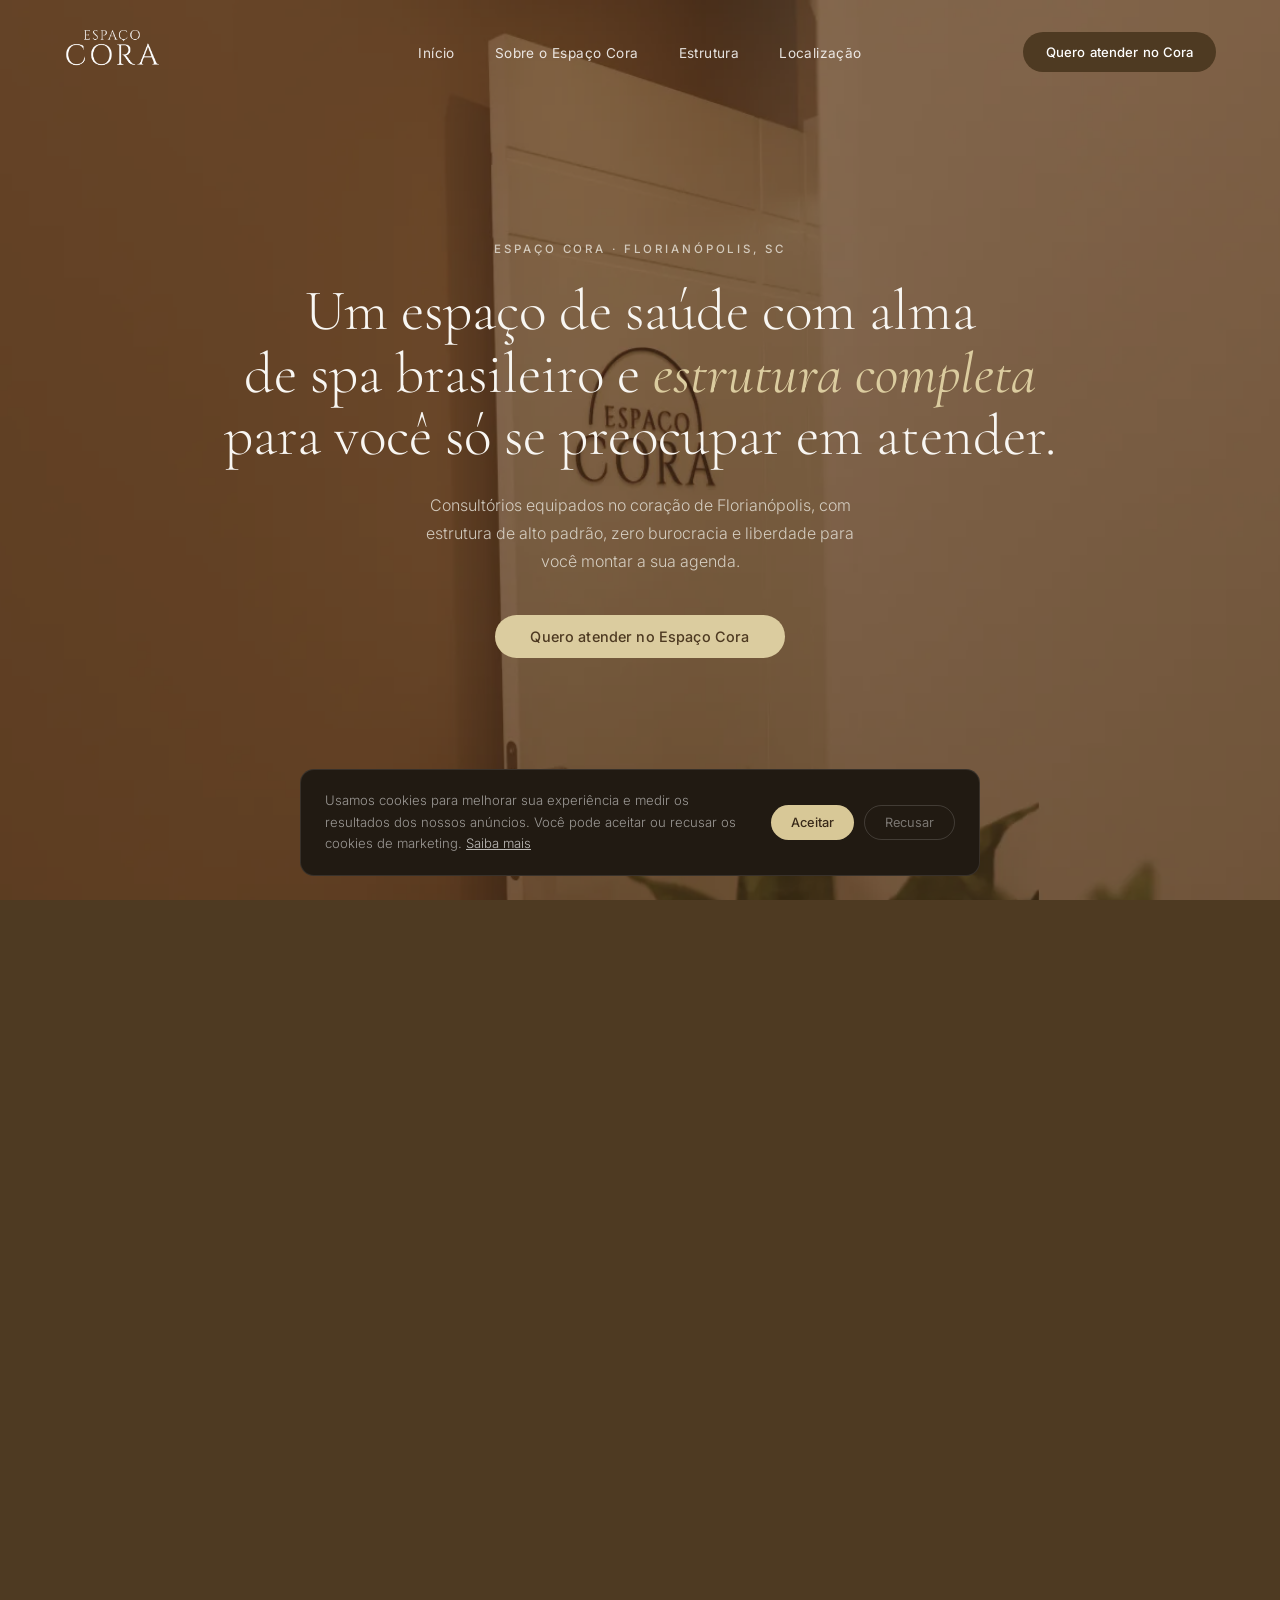
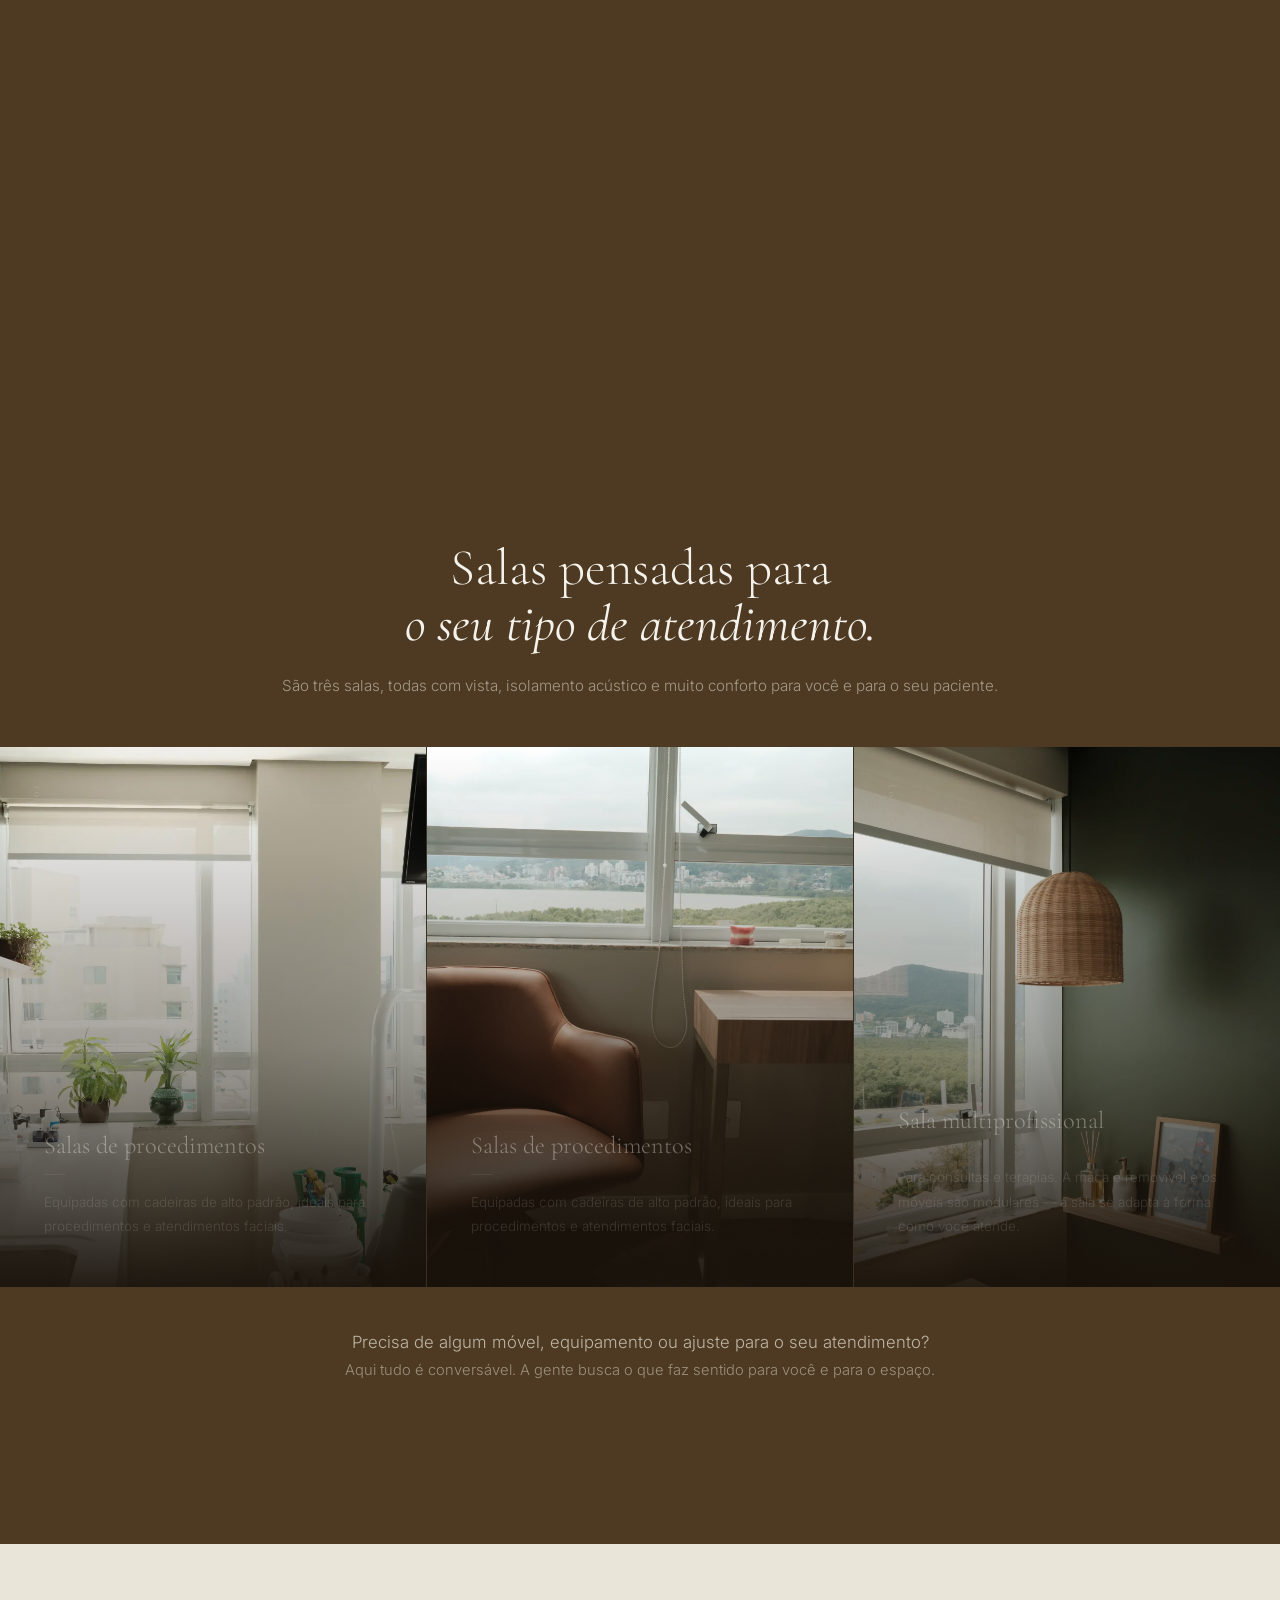
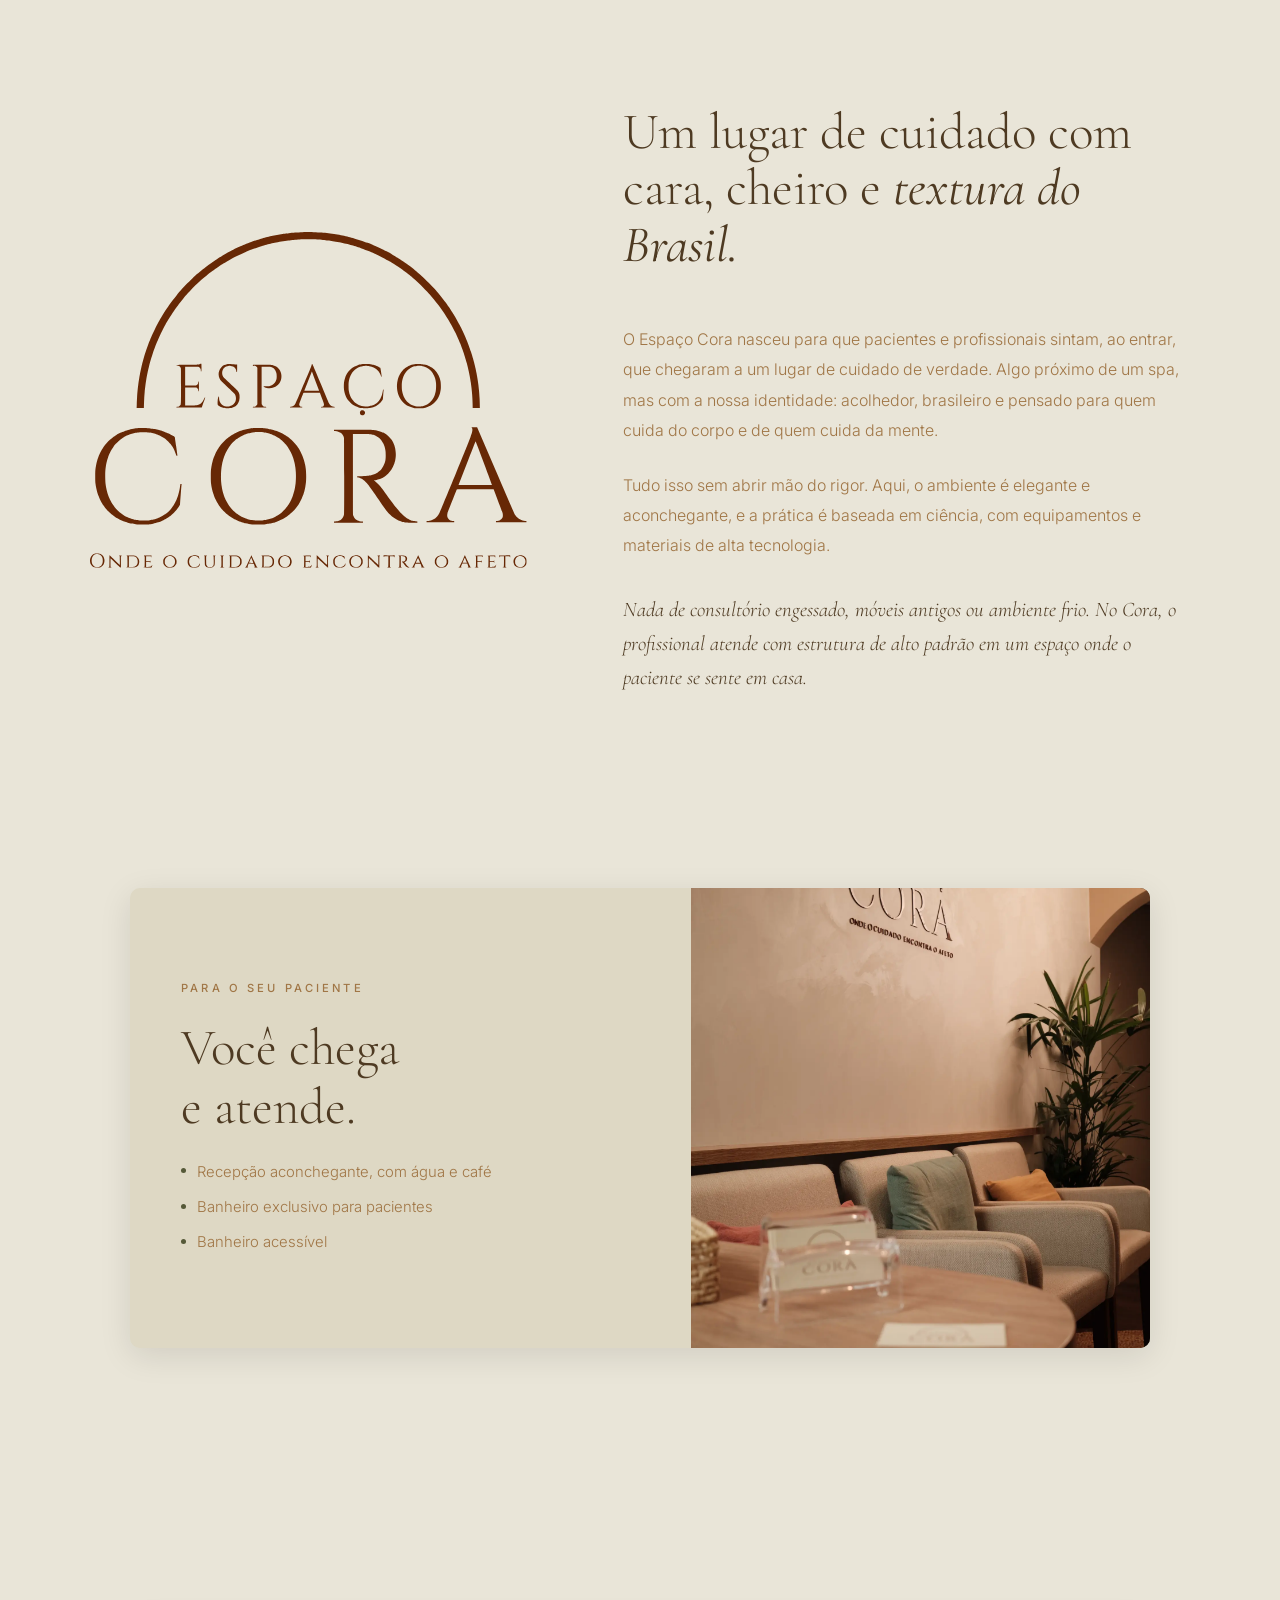
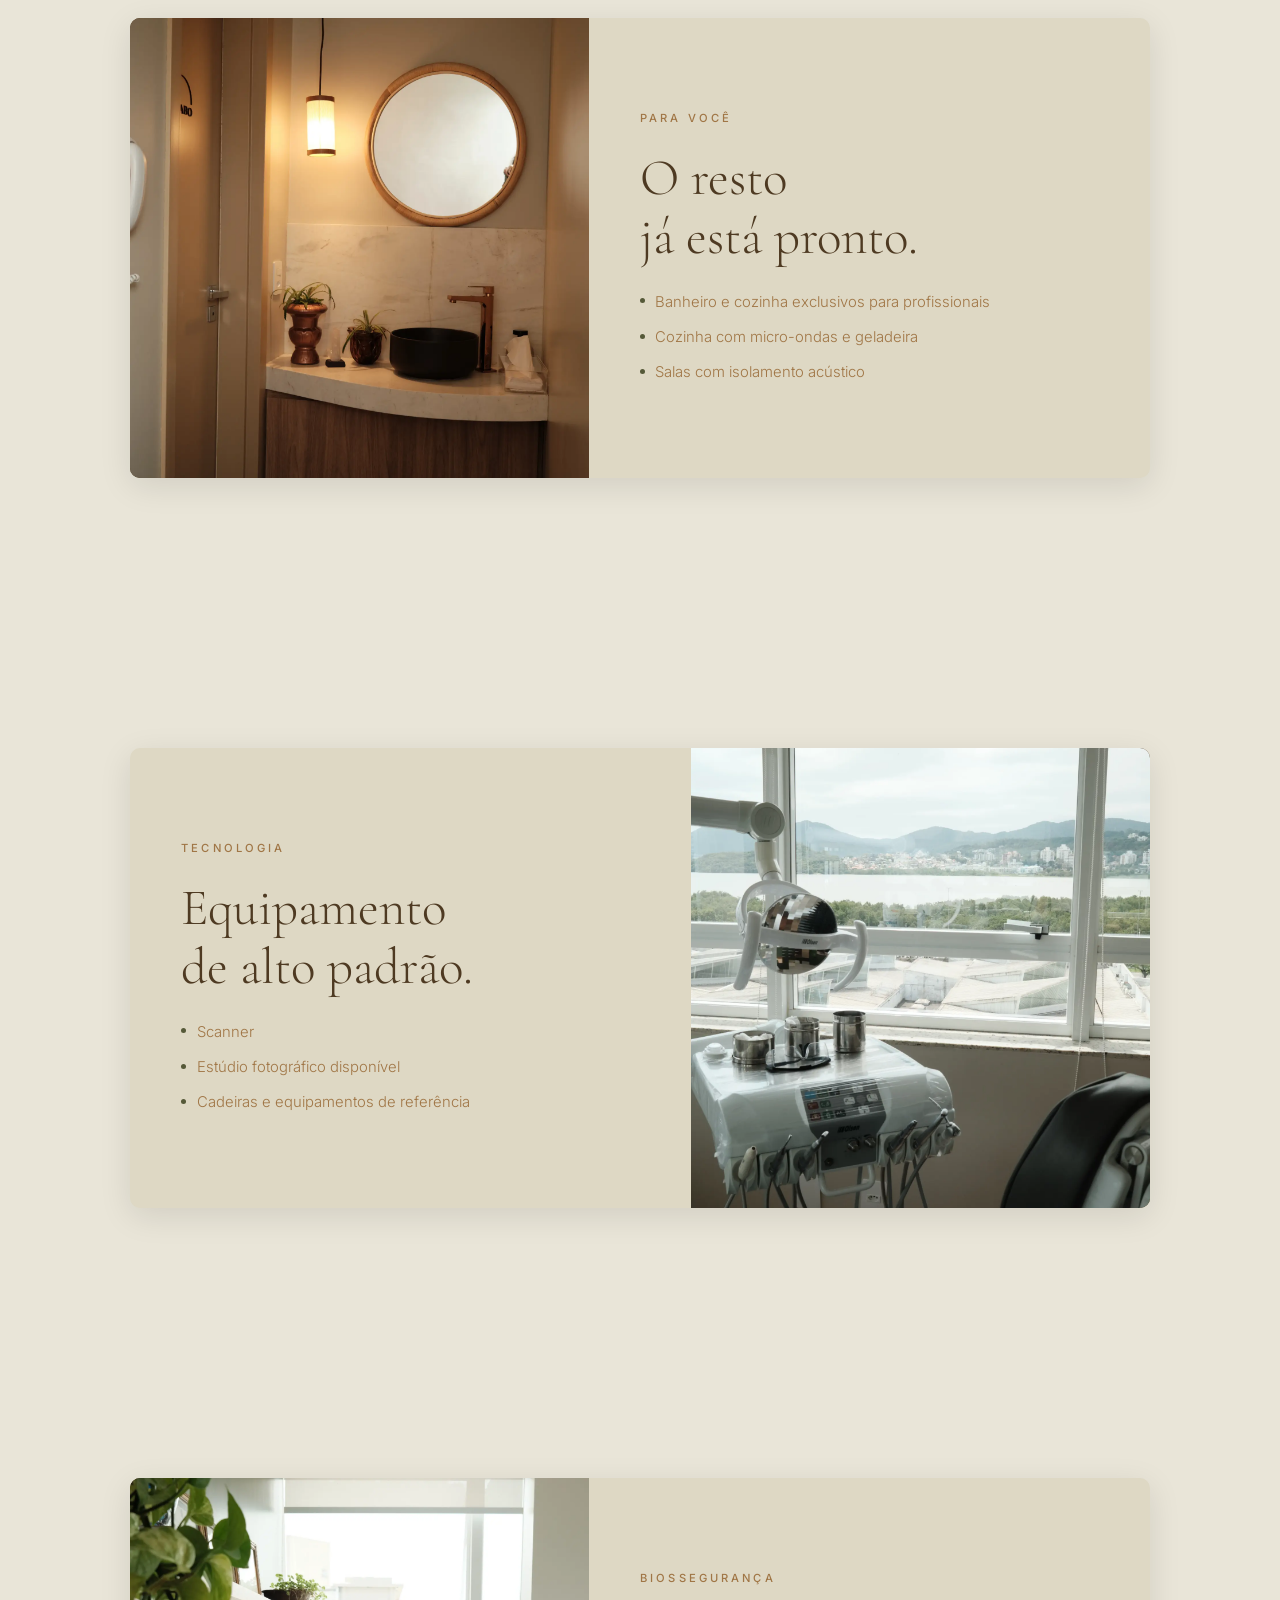
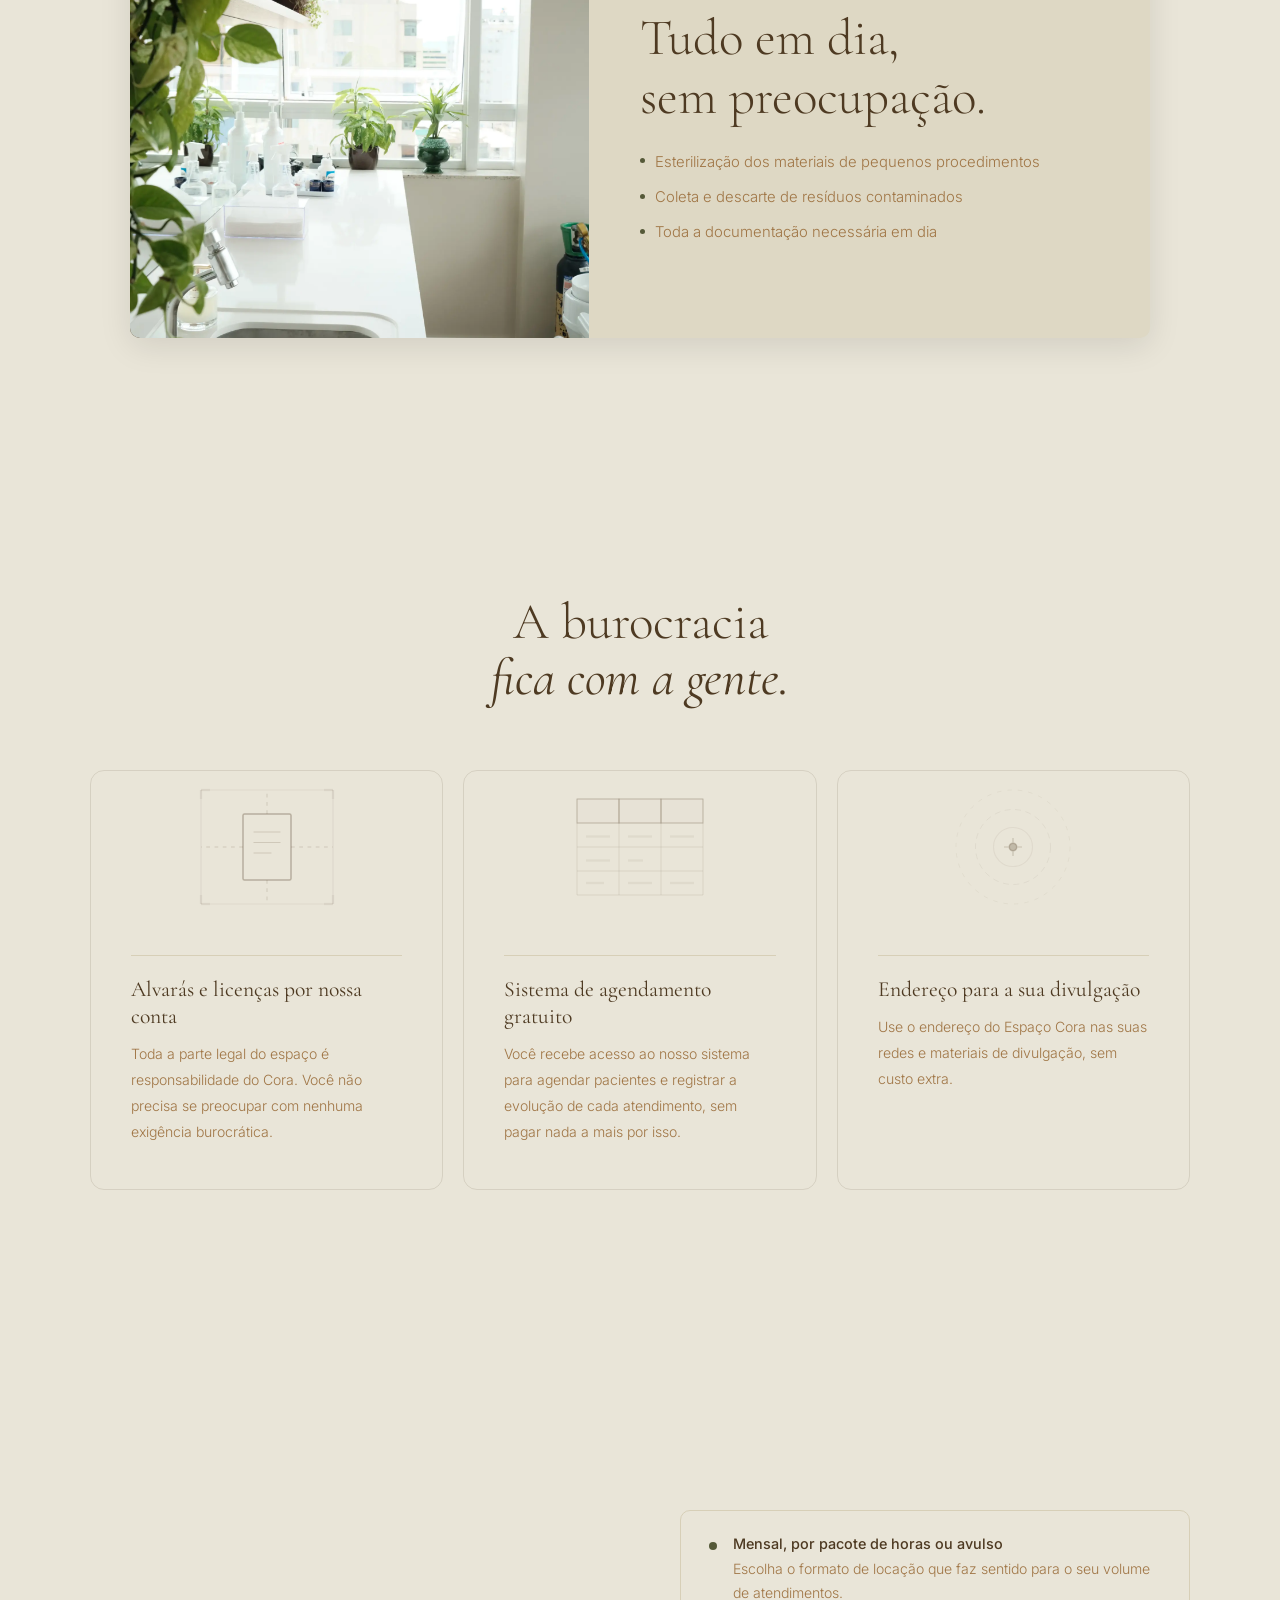
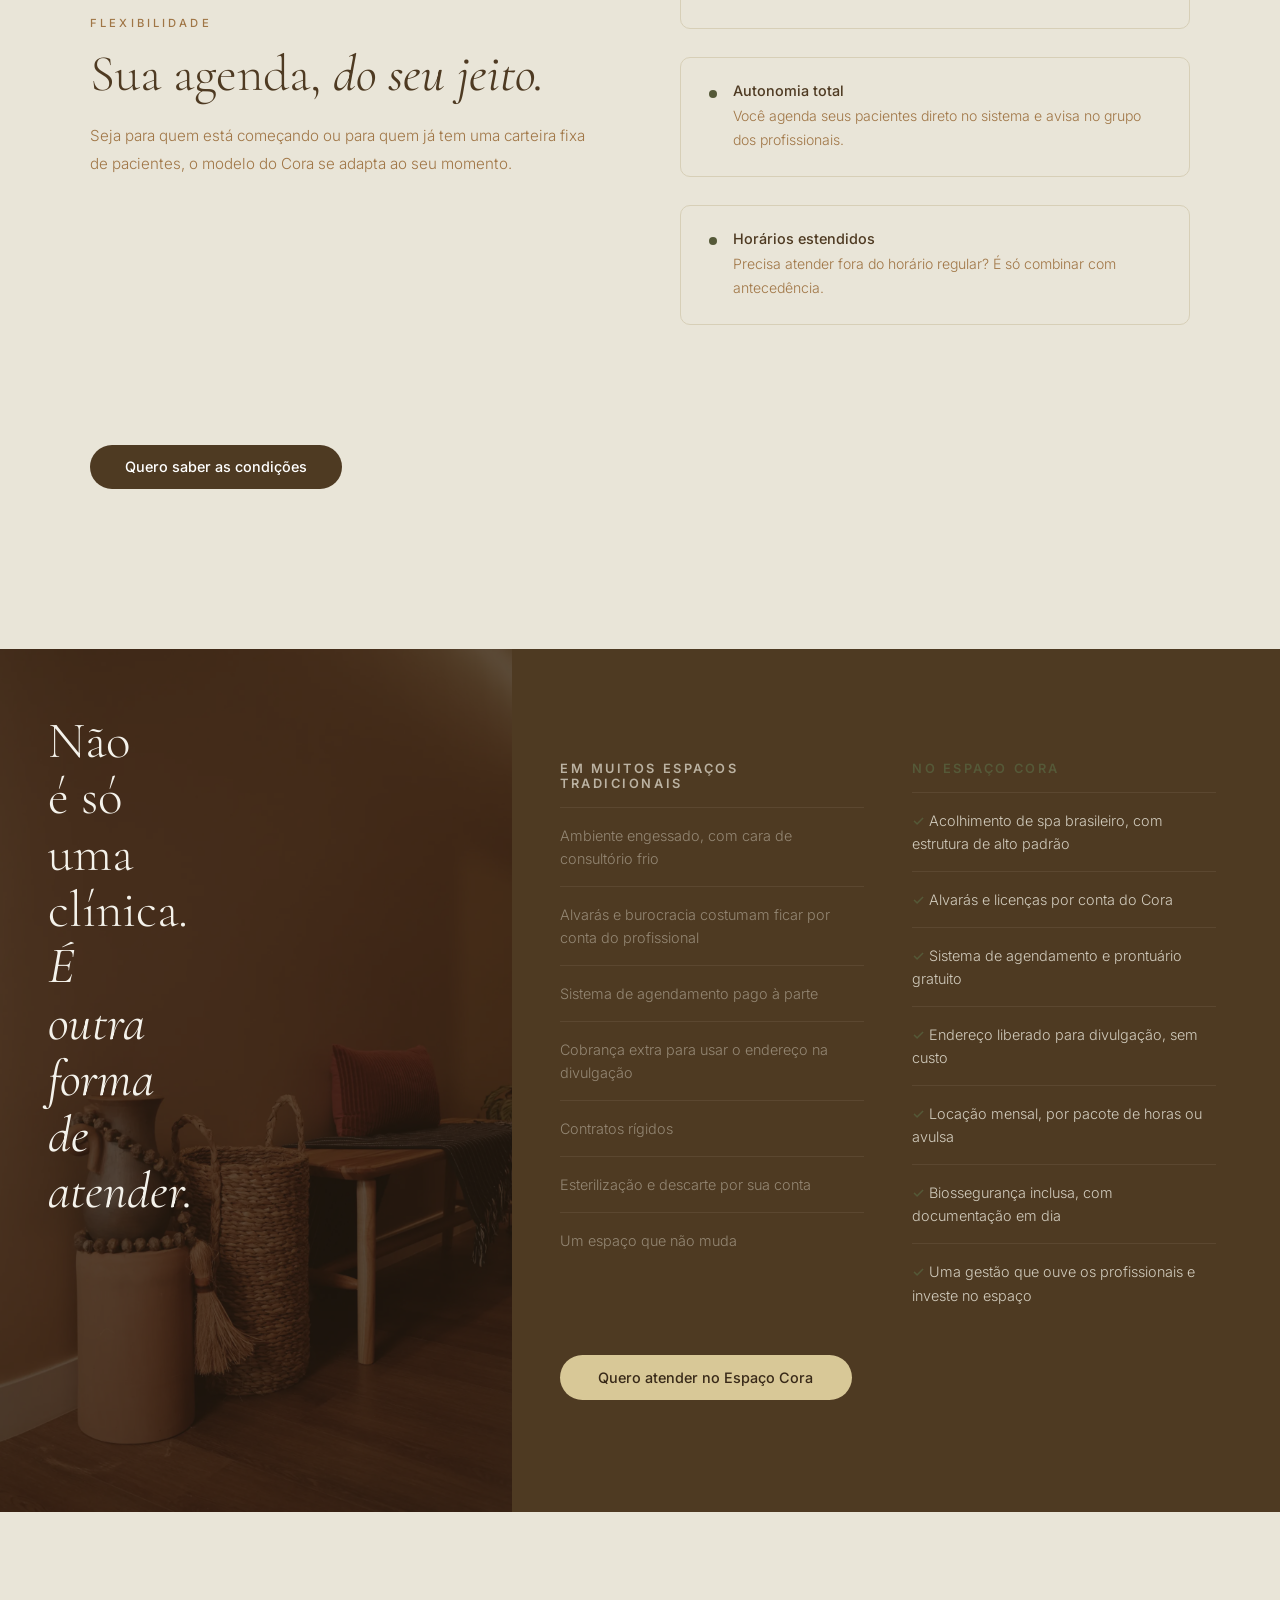
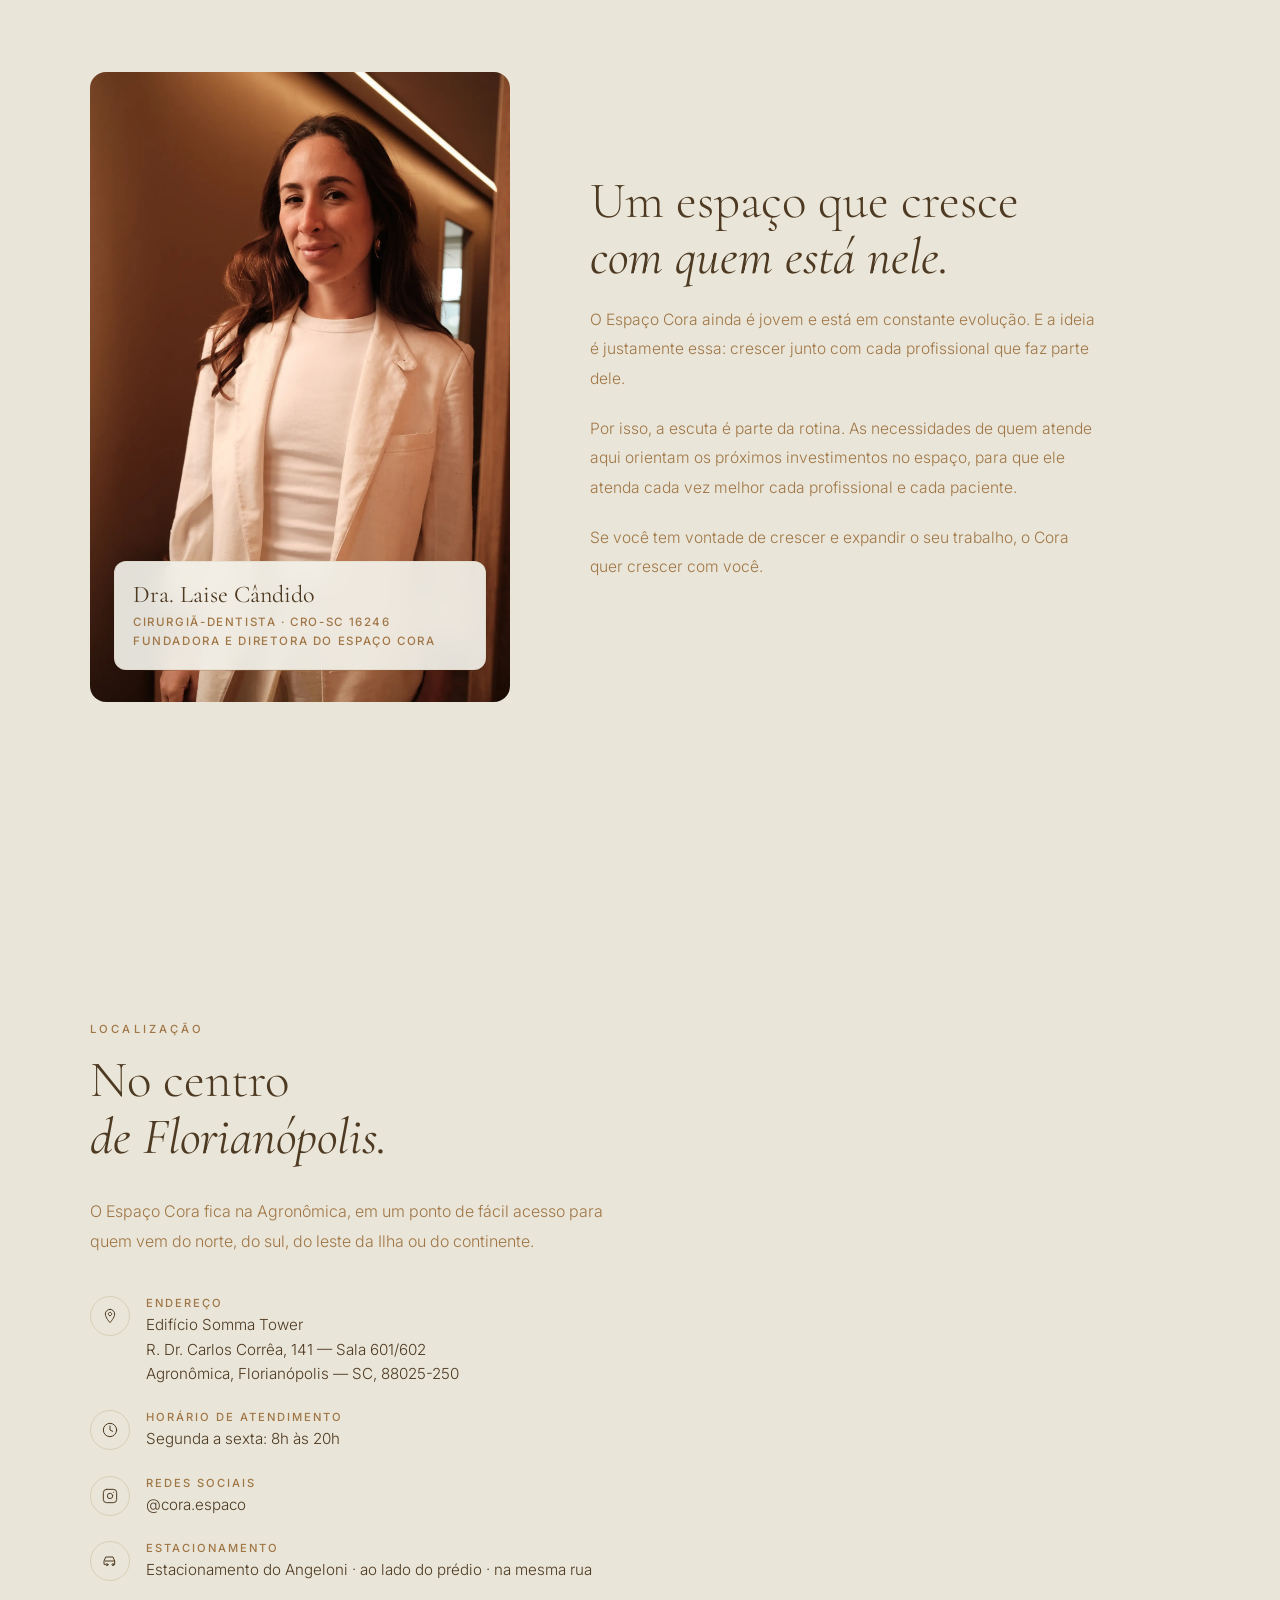
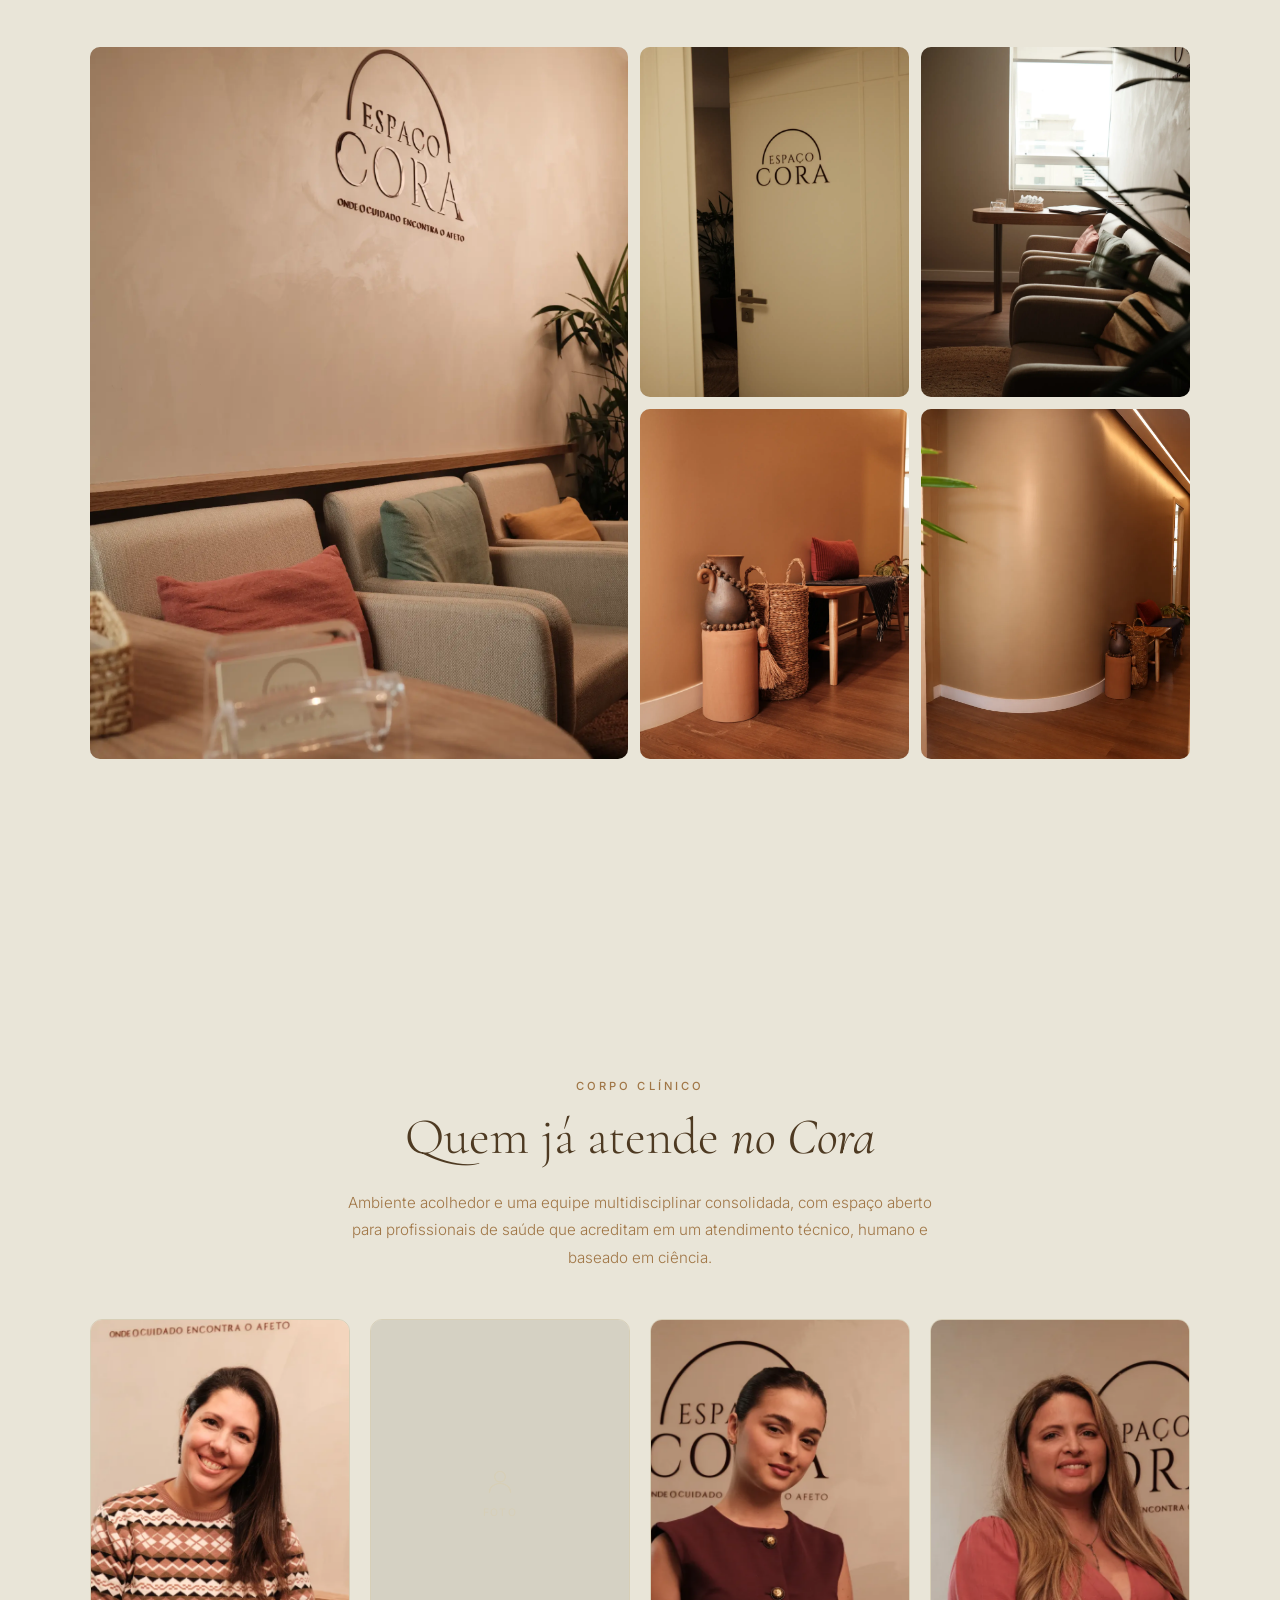
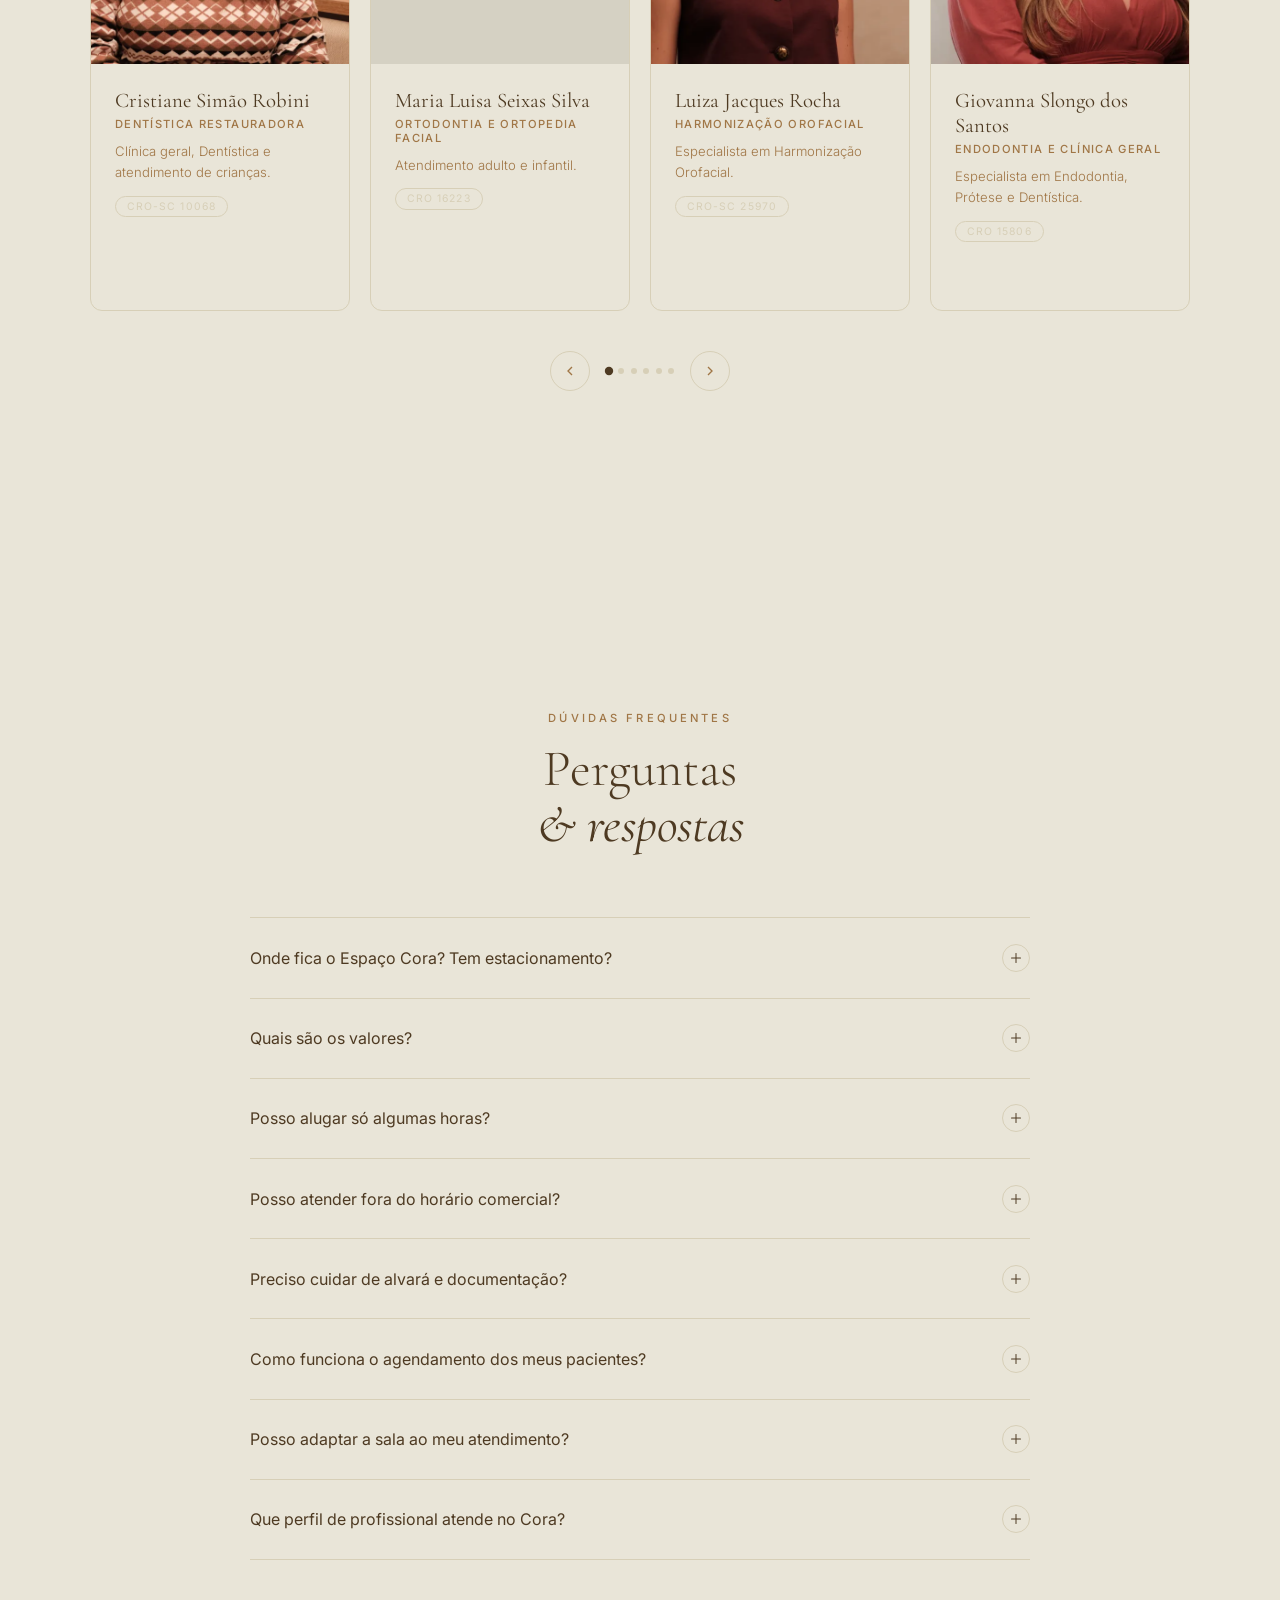
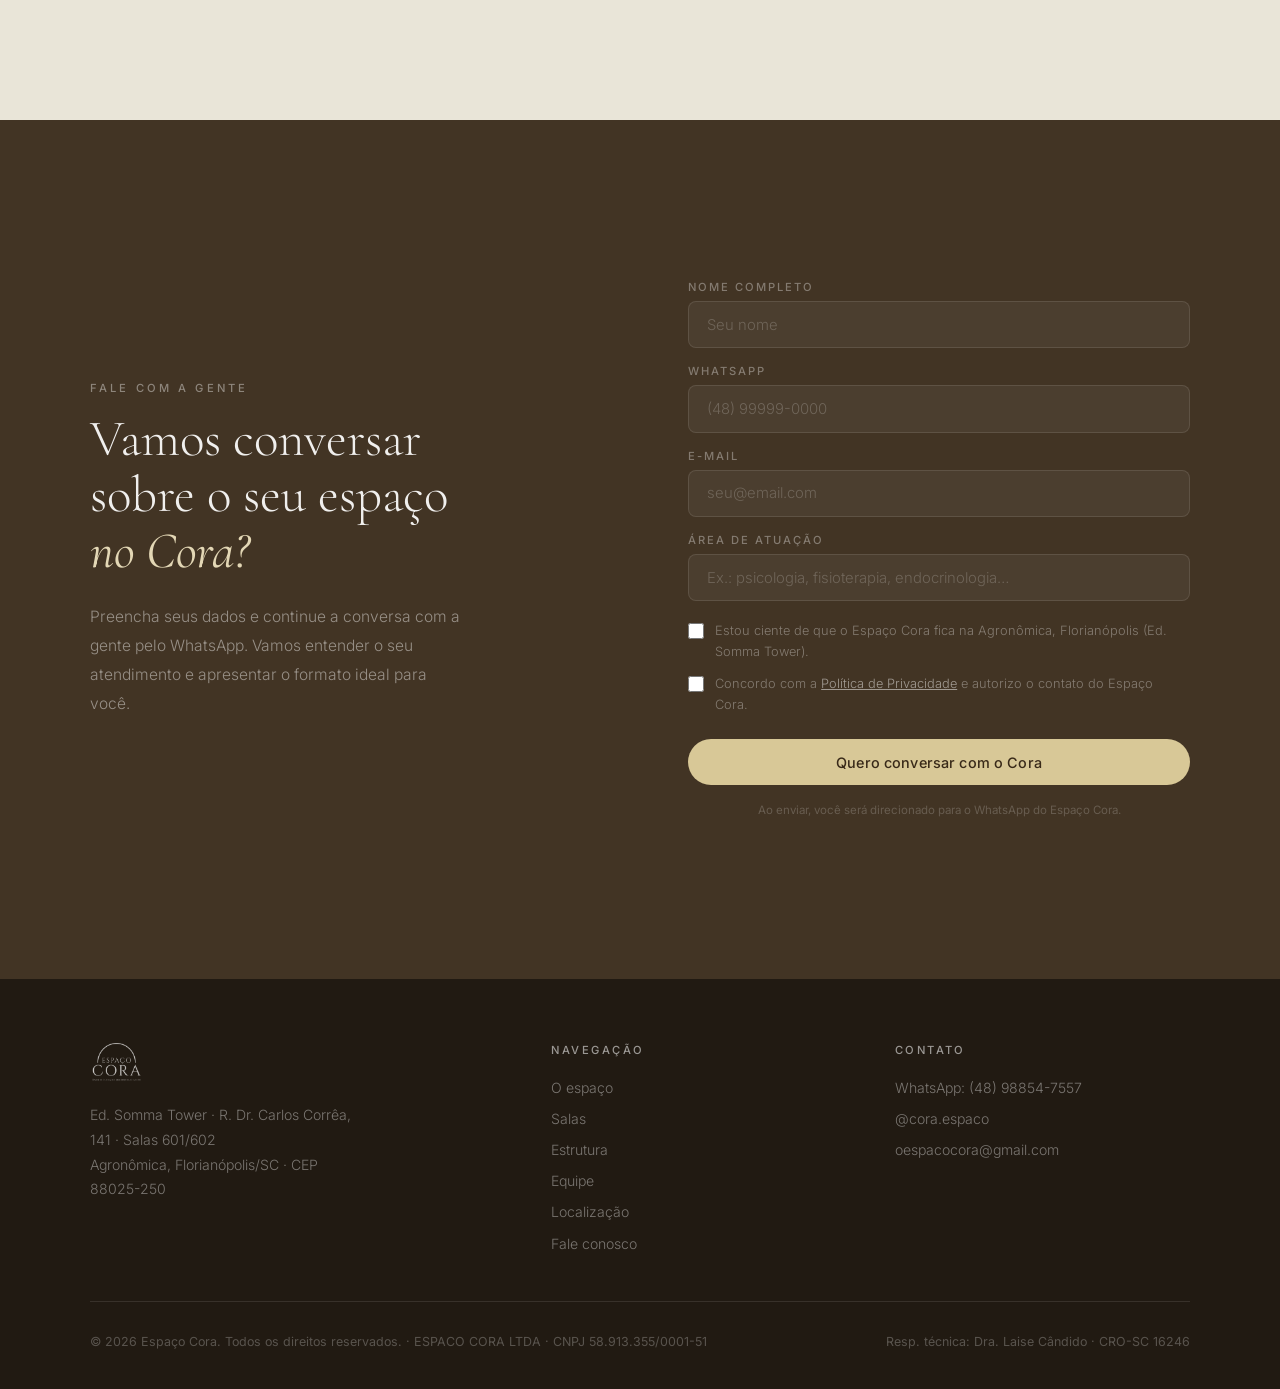
==== commit 5332b073: "Fix horizontal scroll: add overflow-x hidden to html element" ====
--- a/index.html
+++ b/index.html
@@ -25,7 +25,7 @@
       --transition:     all 0.35s cubic-bezier(0.4, 0, 0.2, 1);
     }
 
-    html { scroll-behavior: auto; background: var(--background); }
+    html { scroll-behavior: auto; background: var(--background); overflow-x: hidden; }
 
     body {
       font-family: 'Inter', sans-serif;
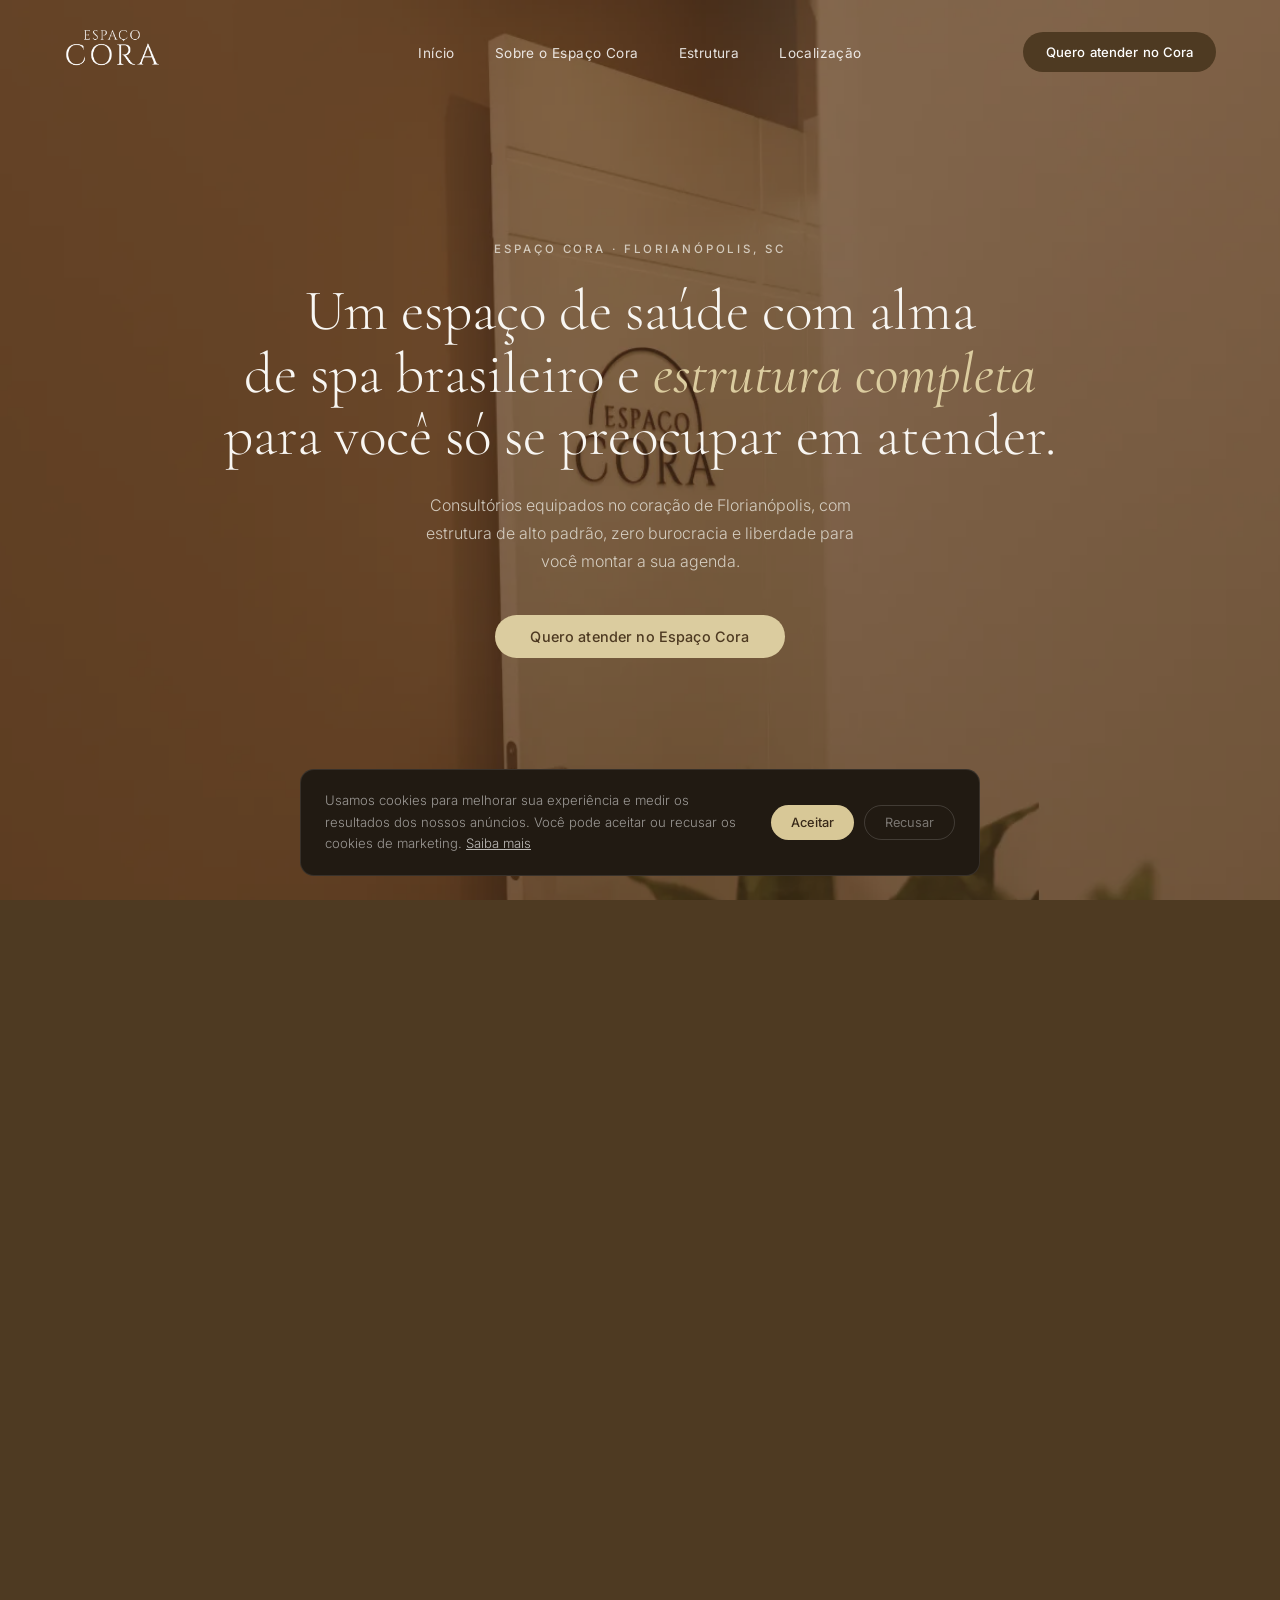
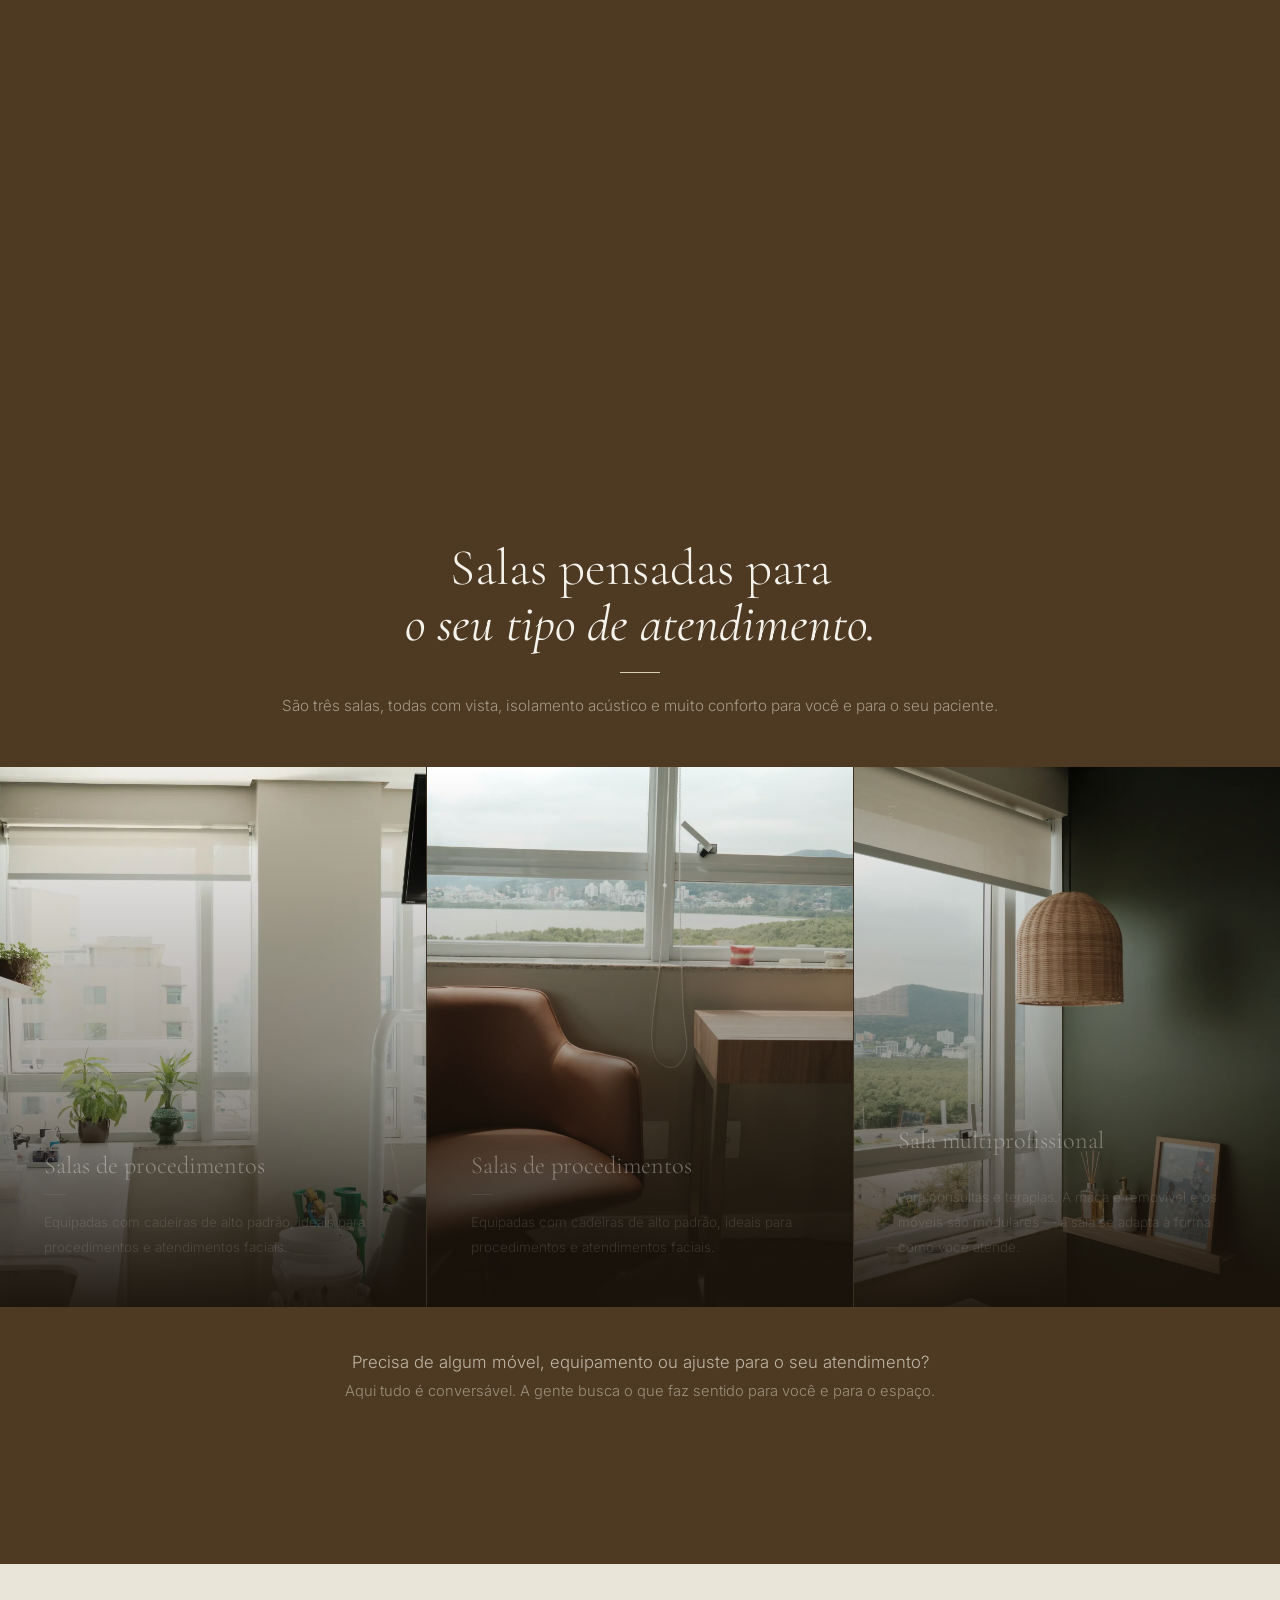
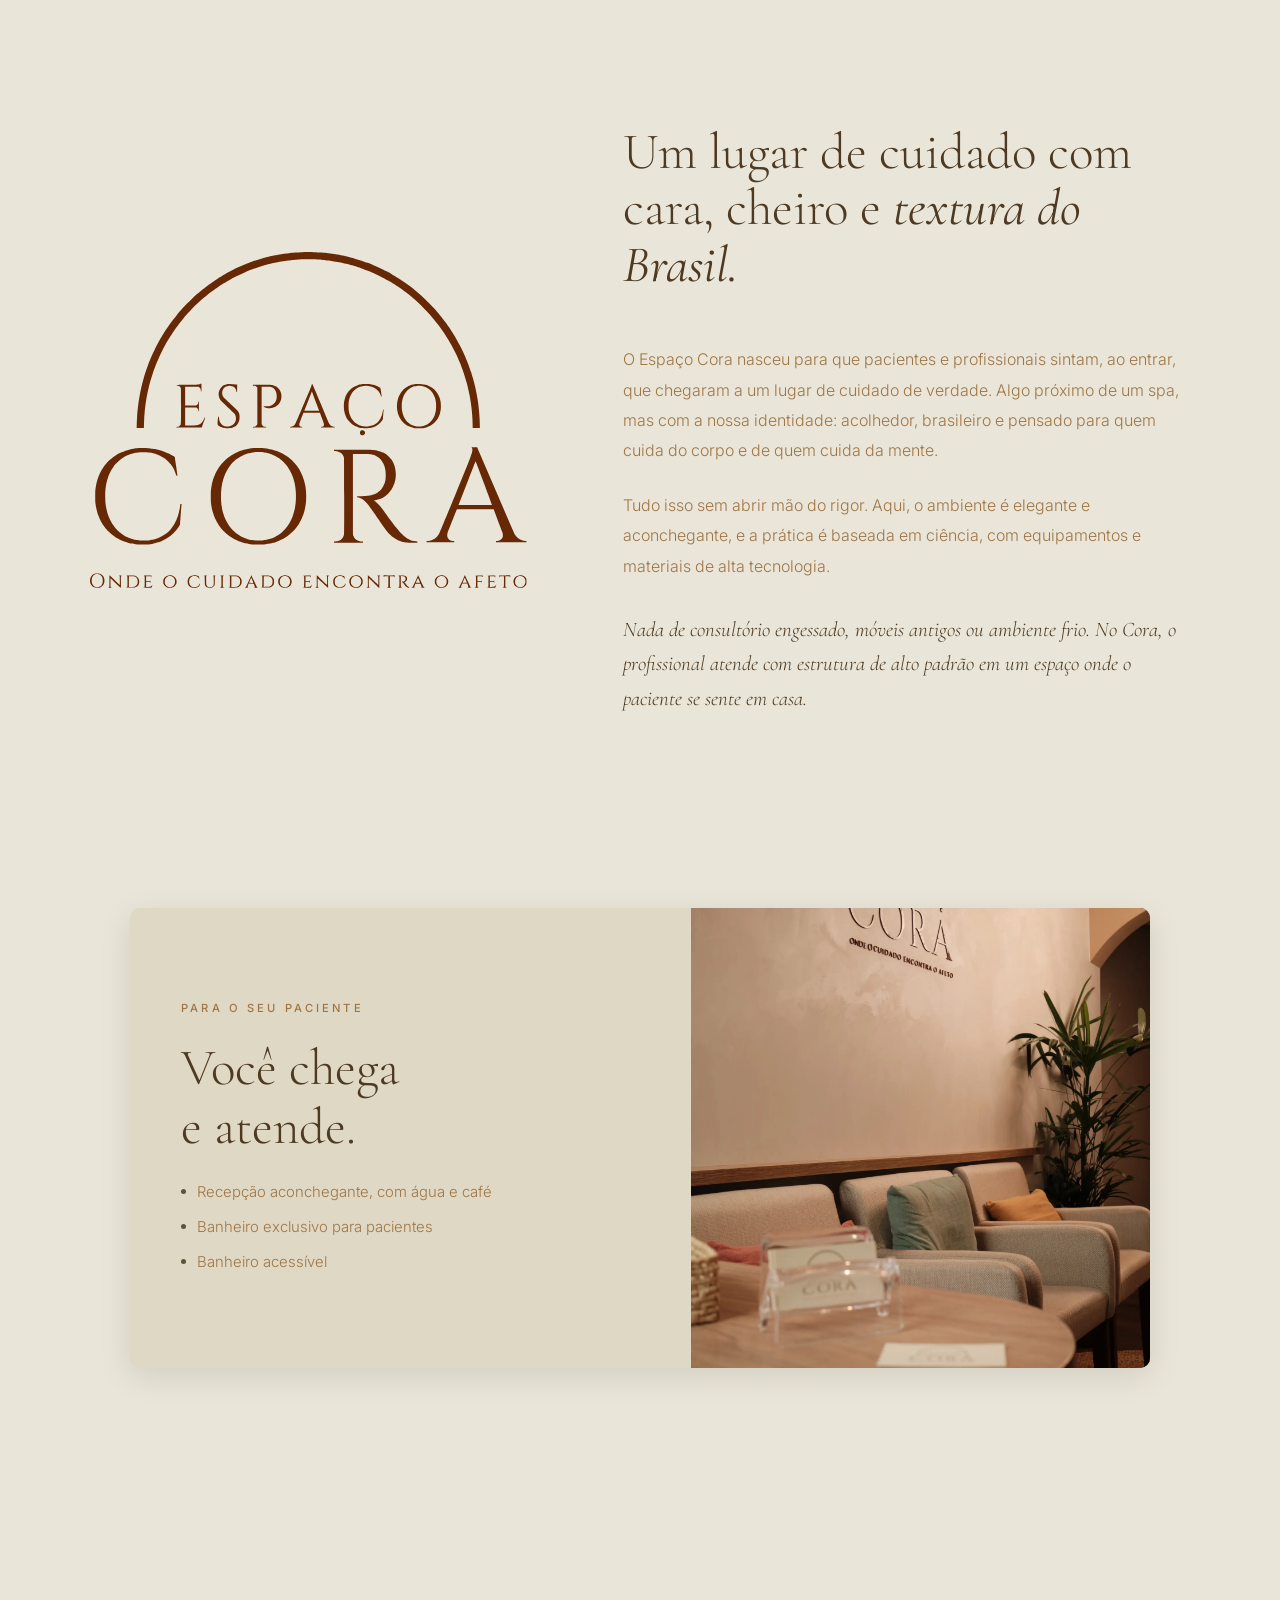
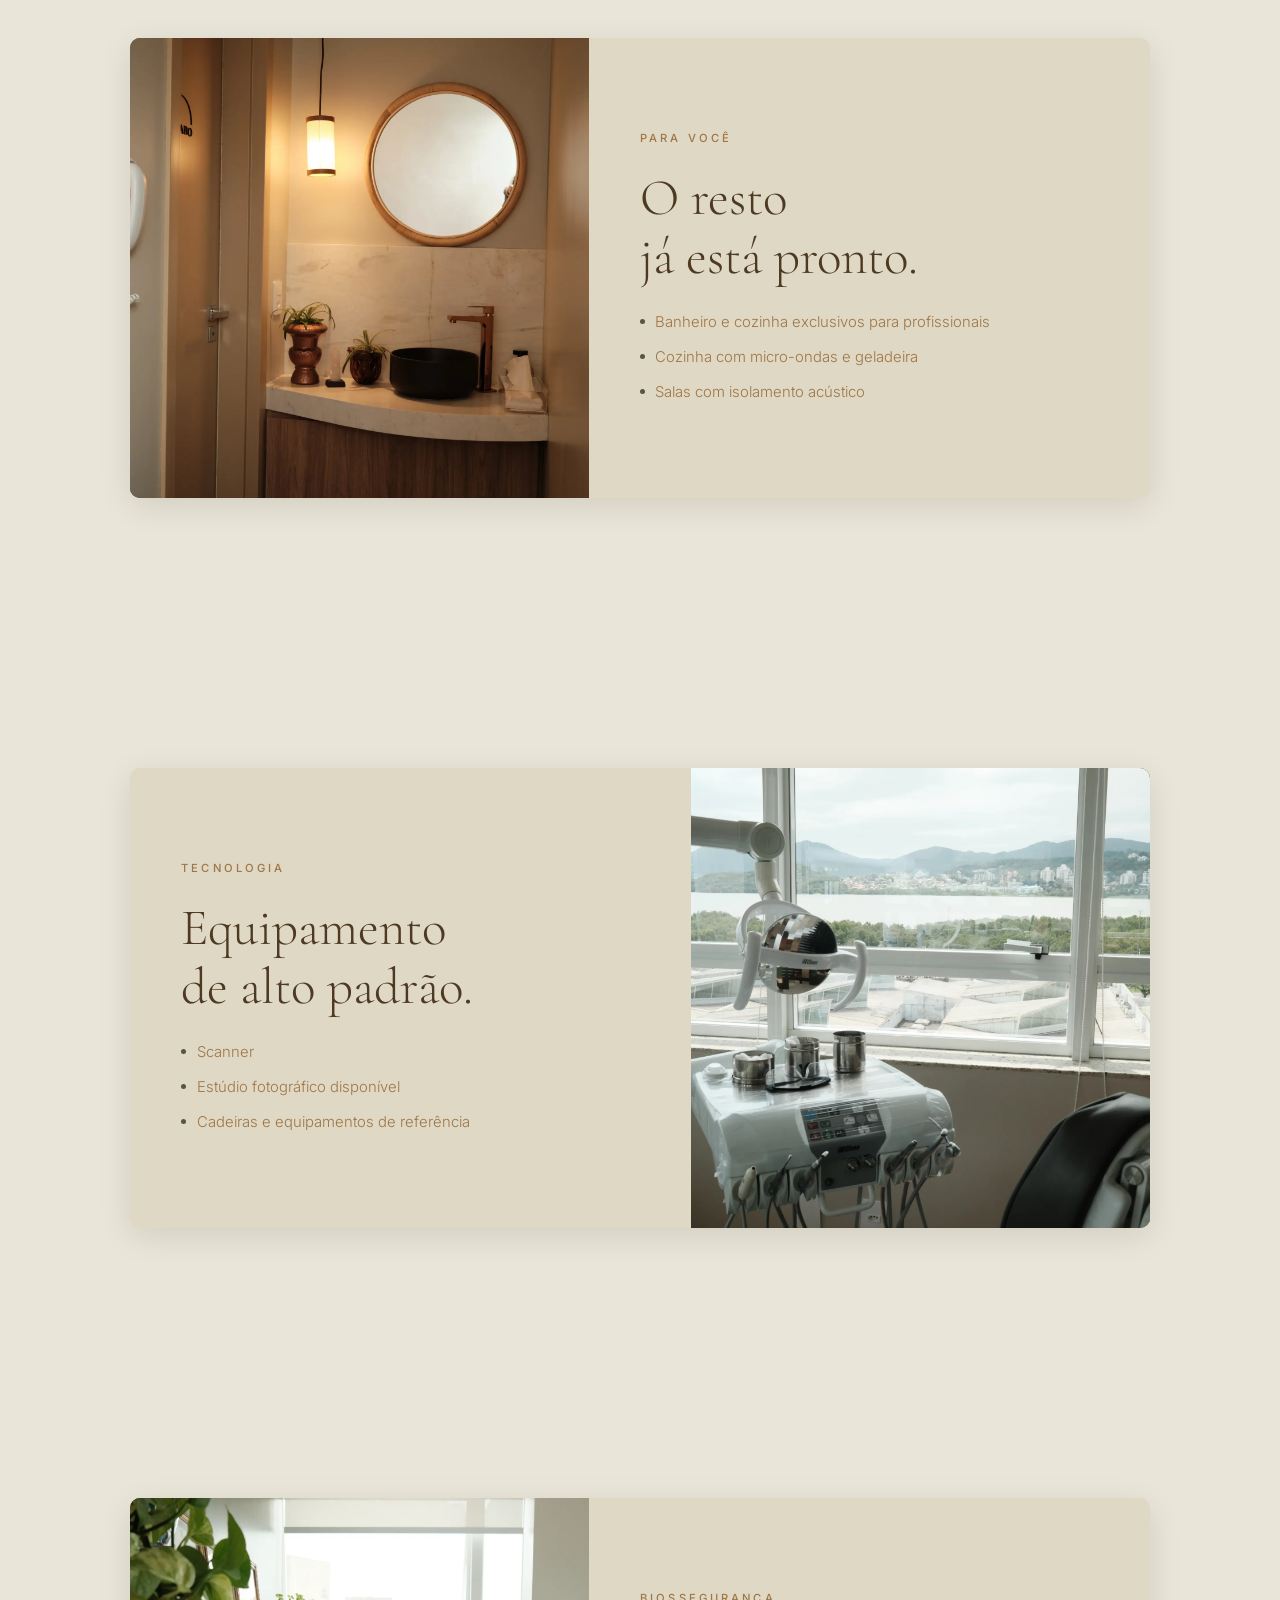
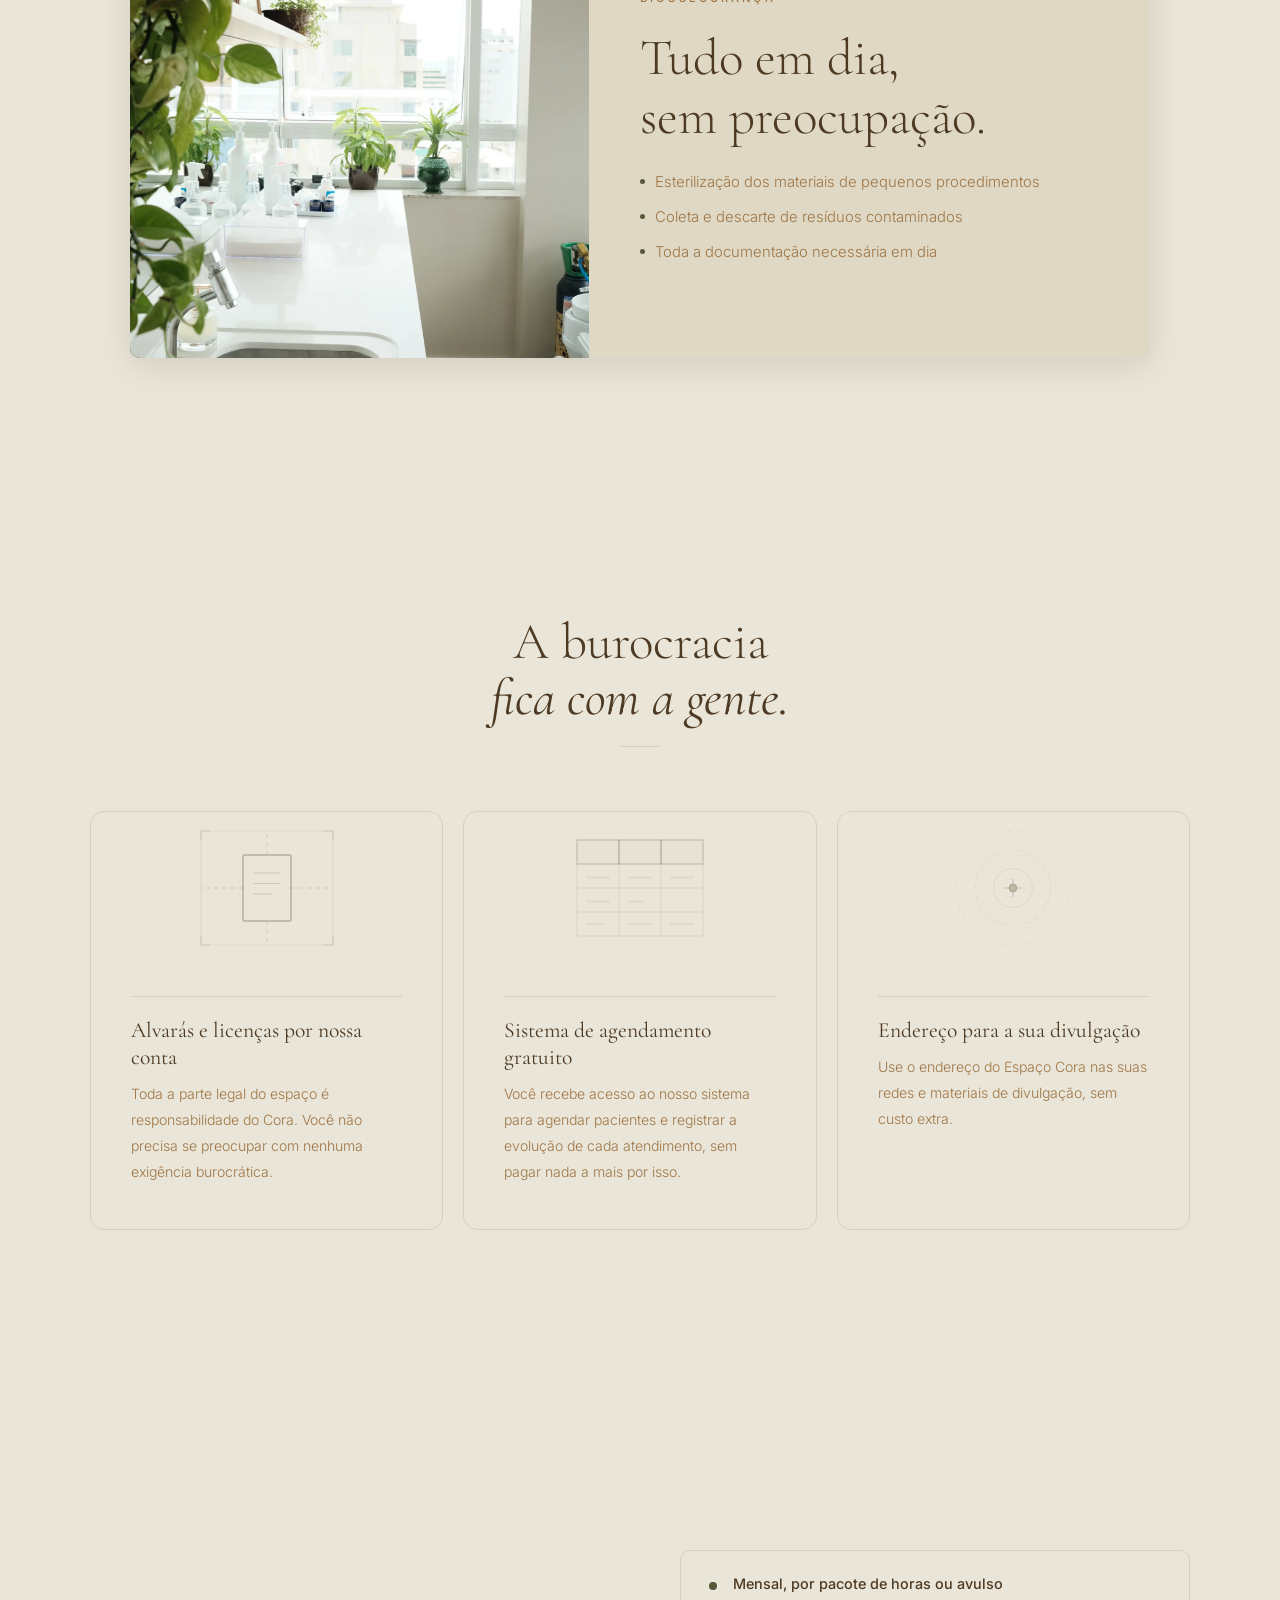
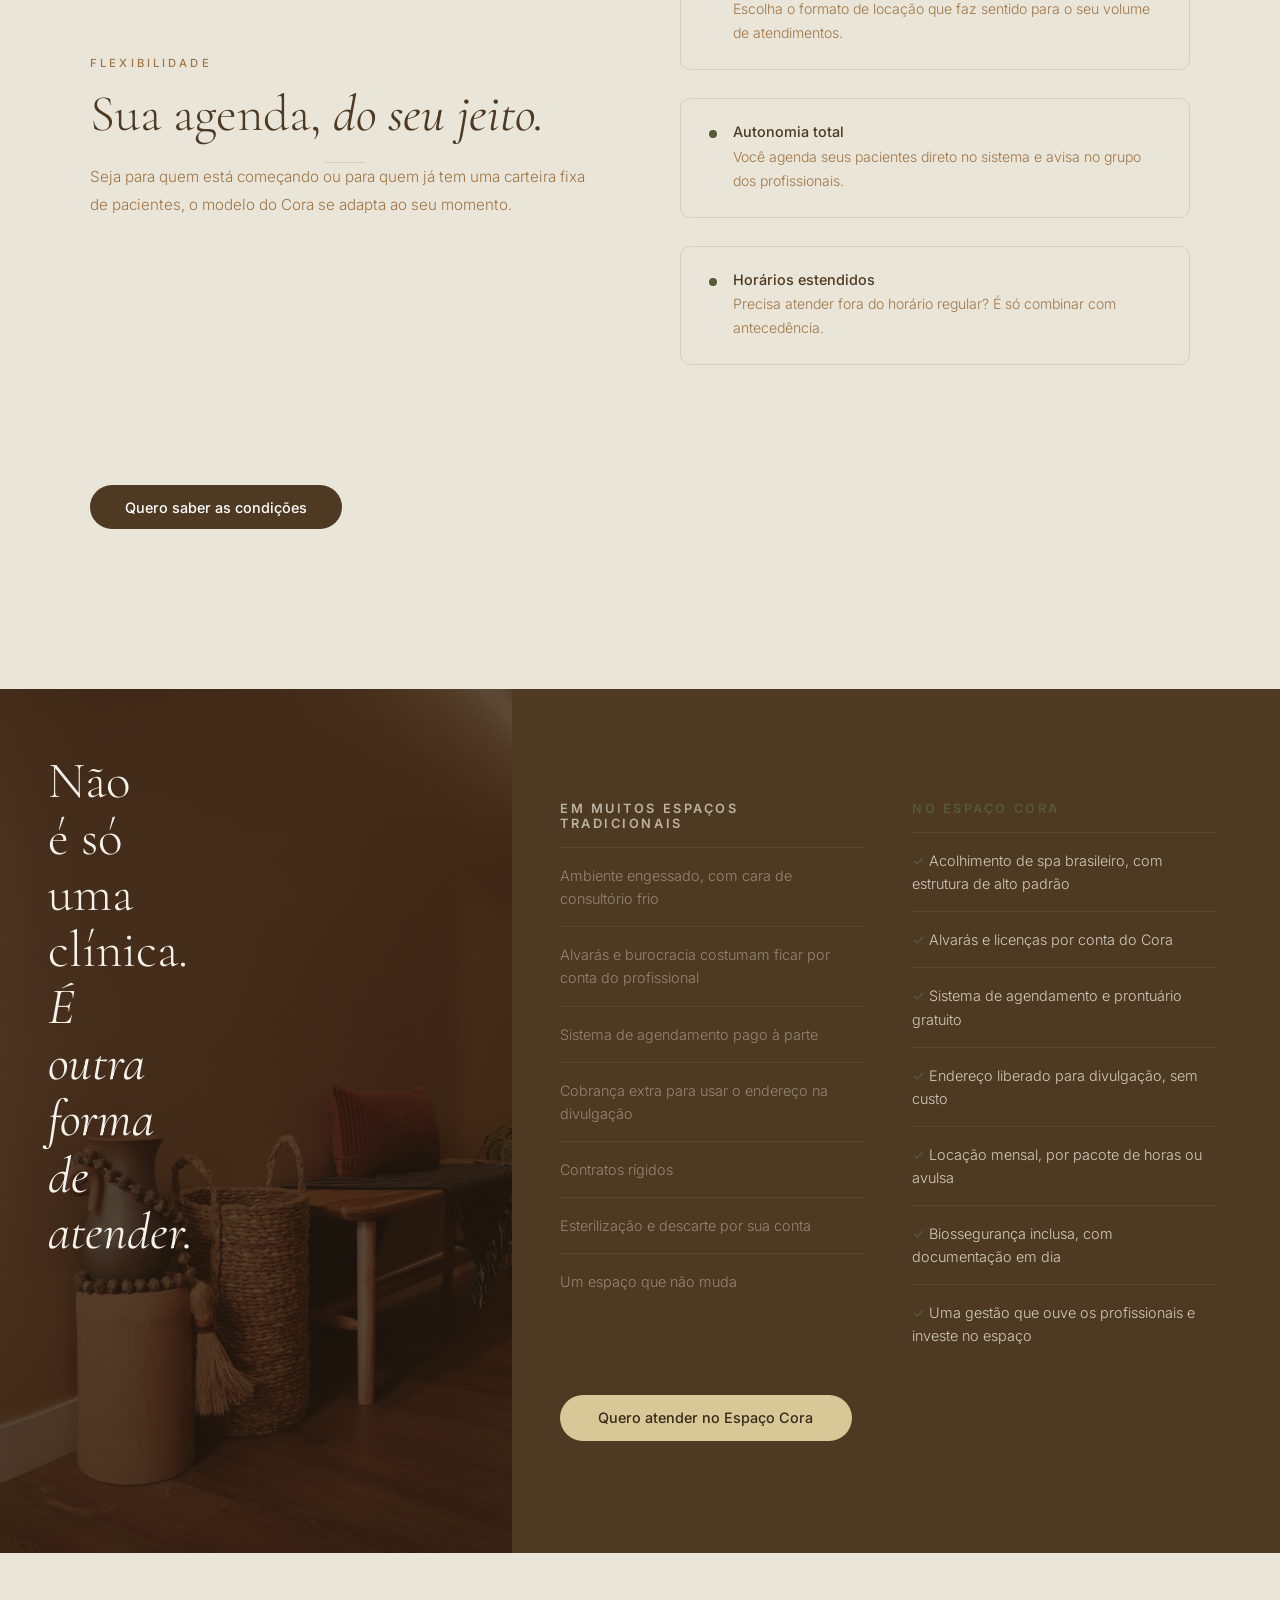
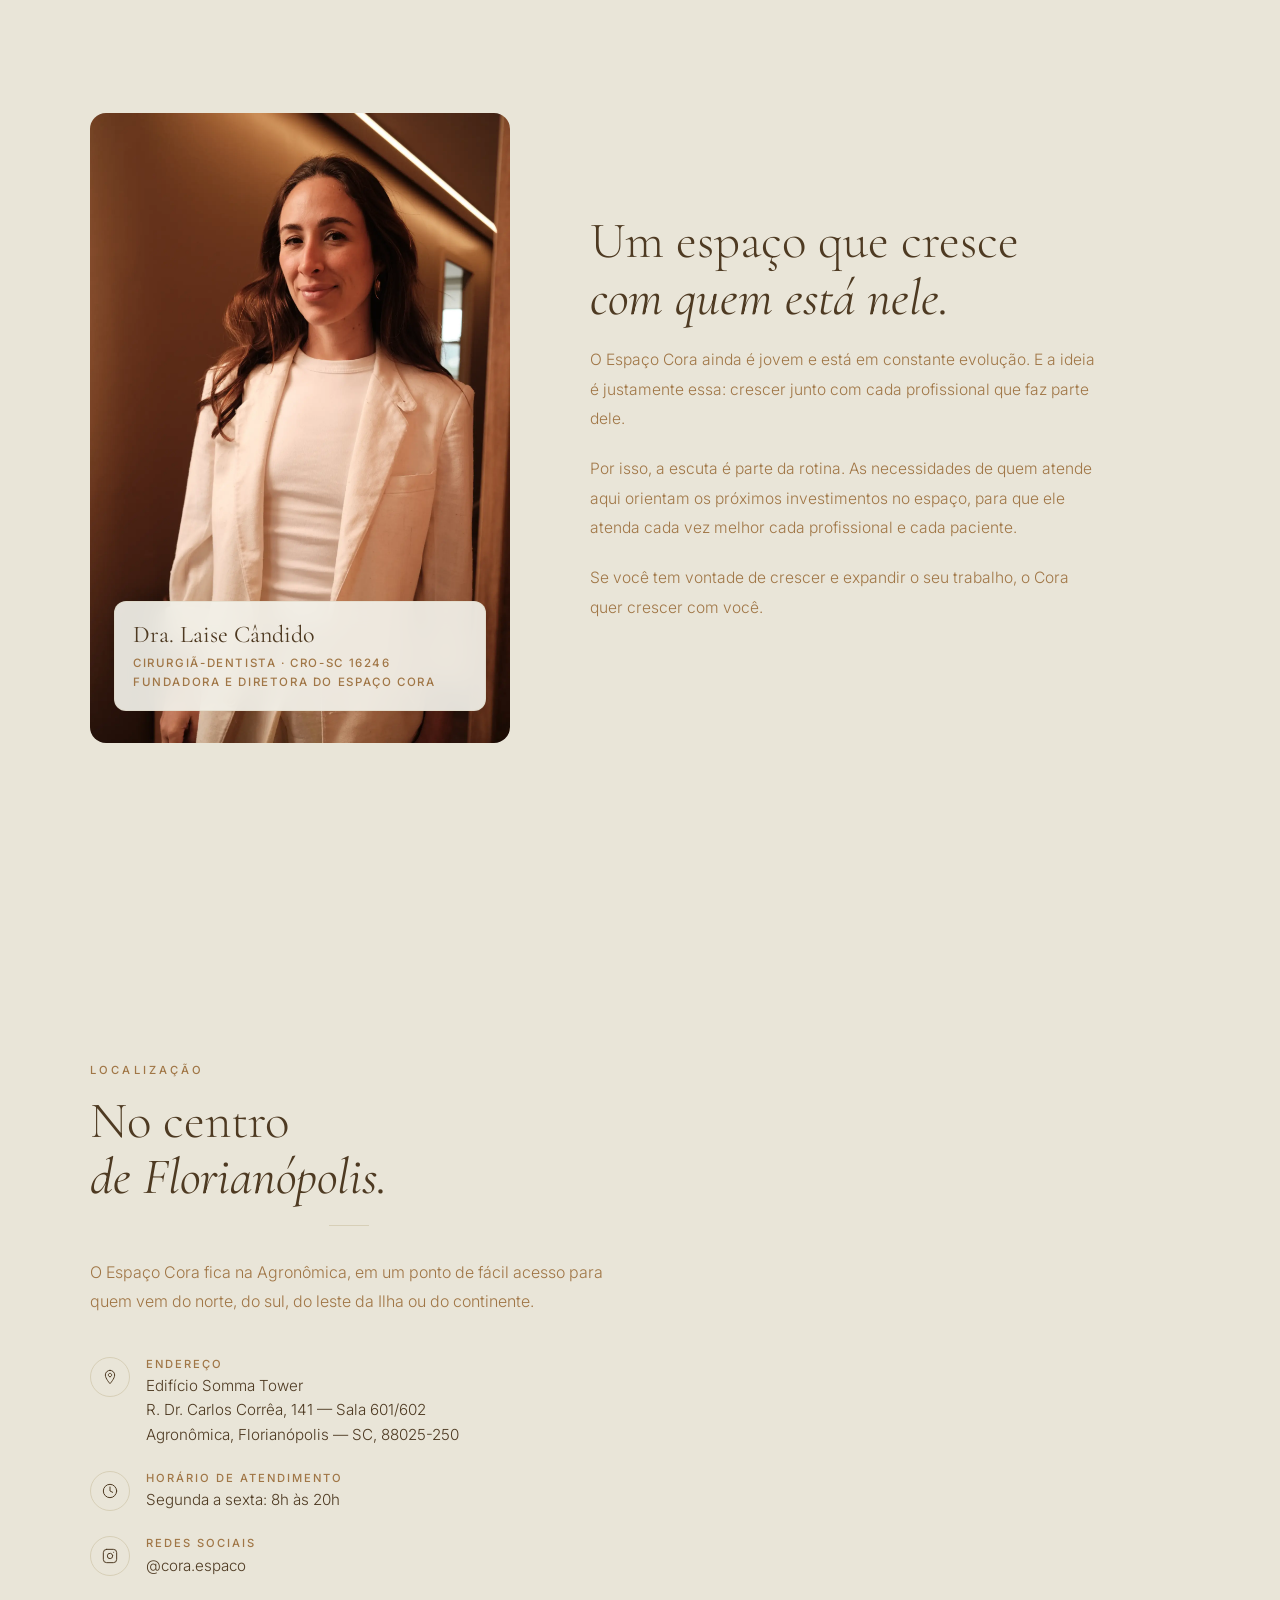
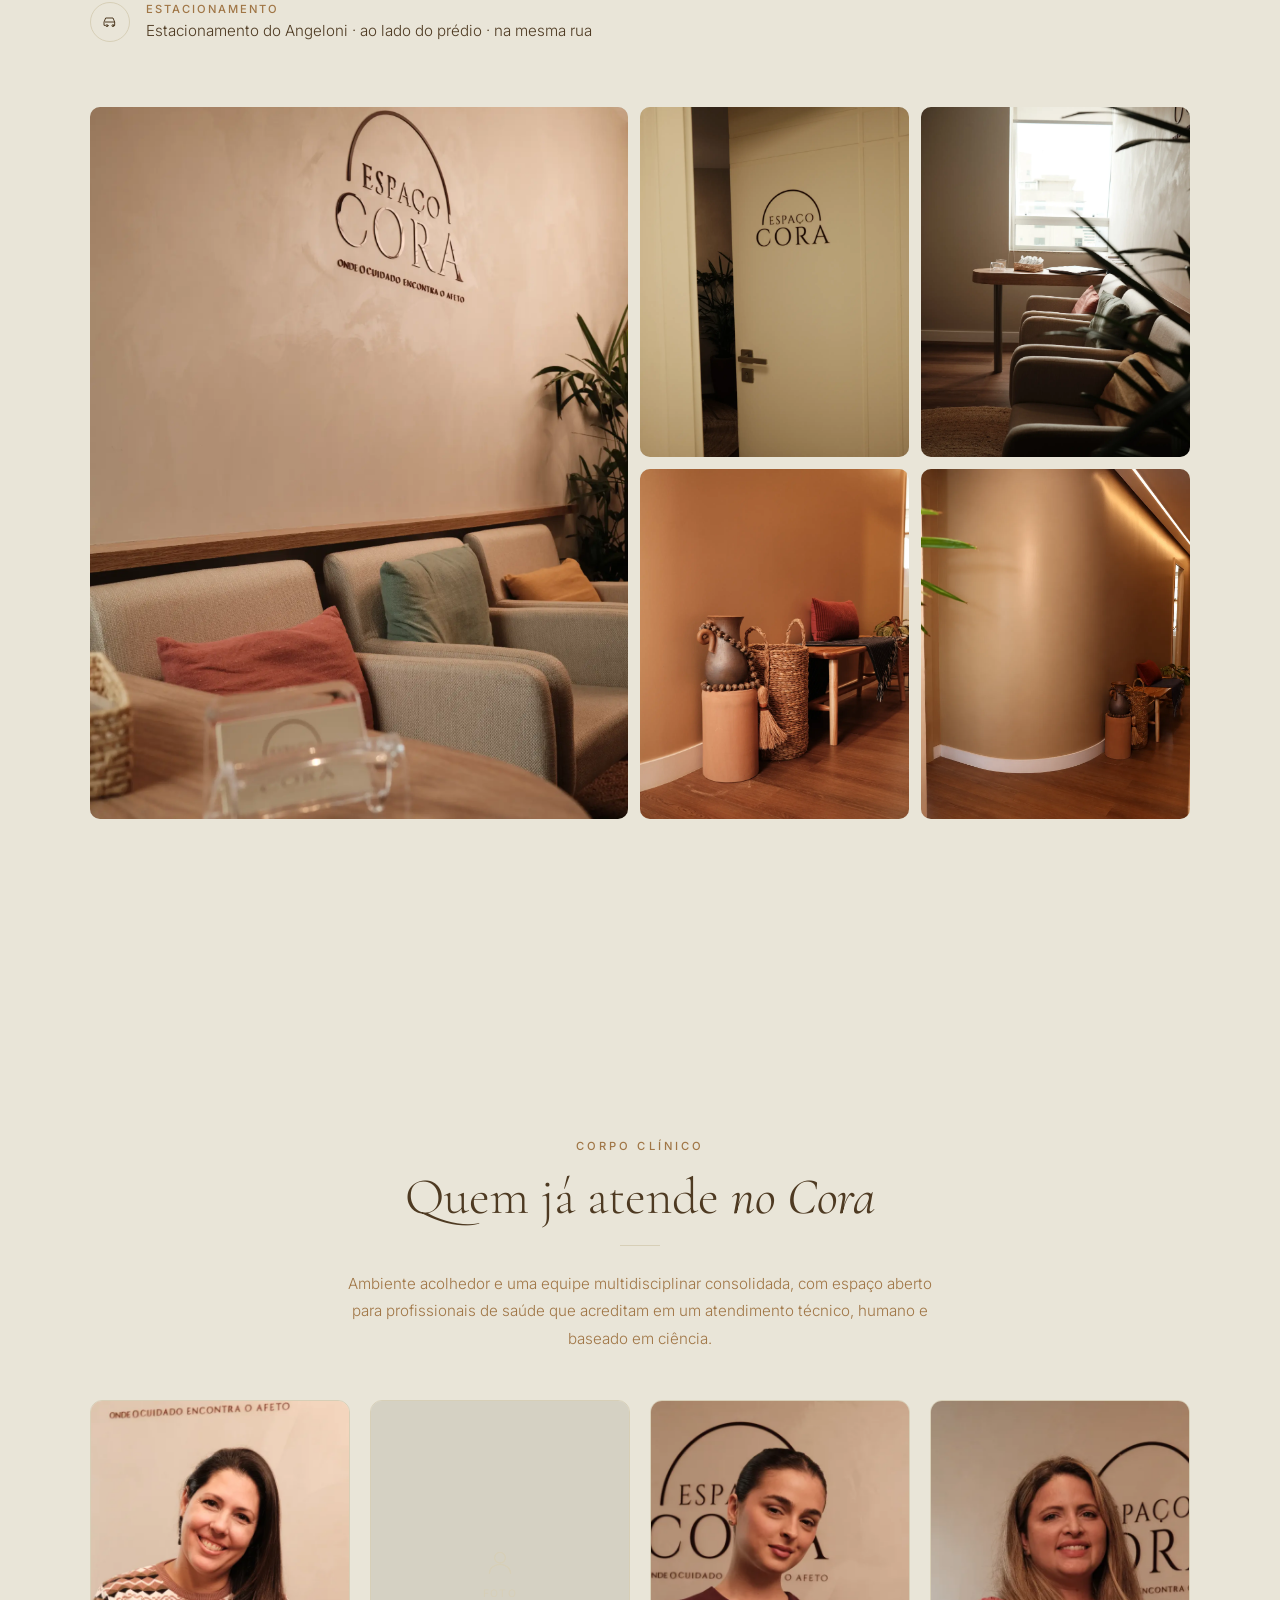
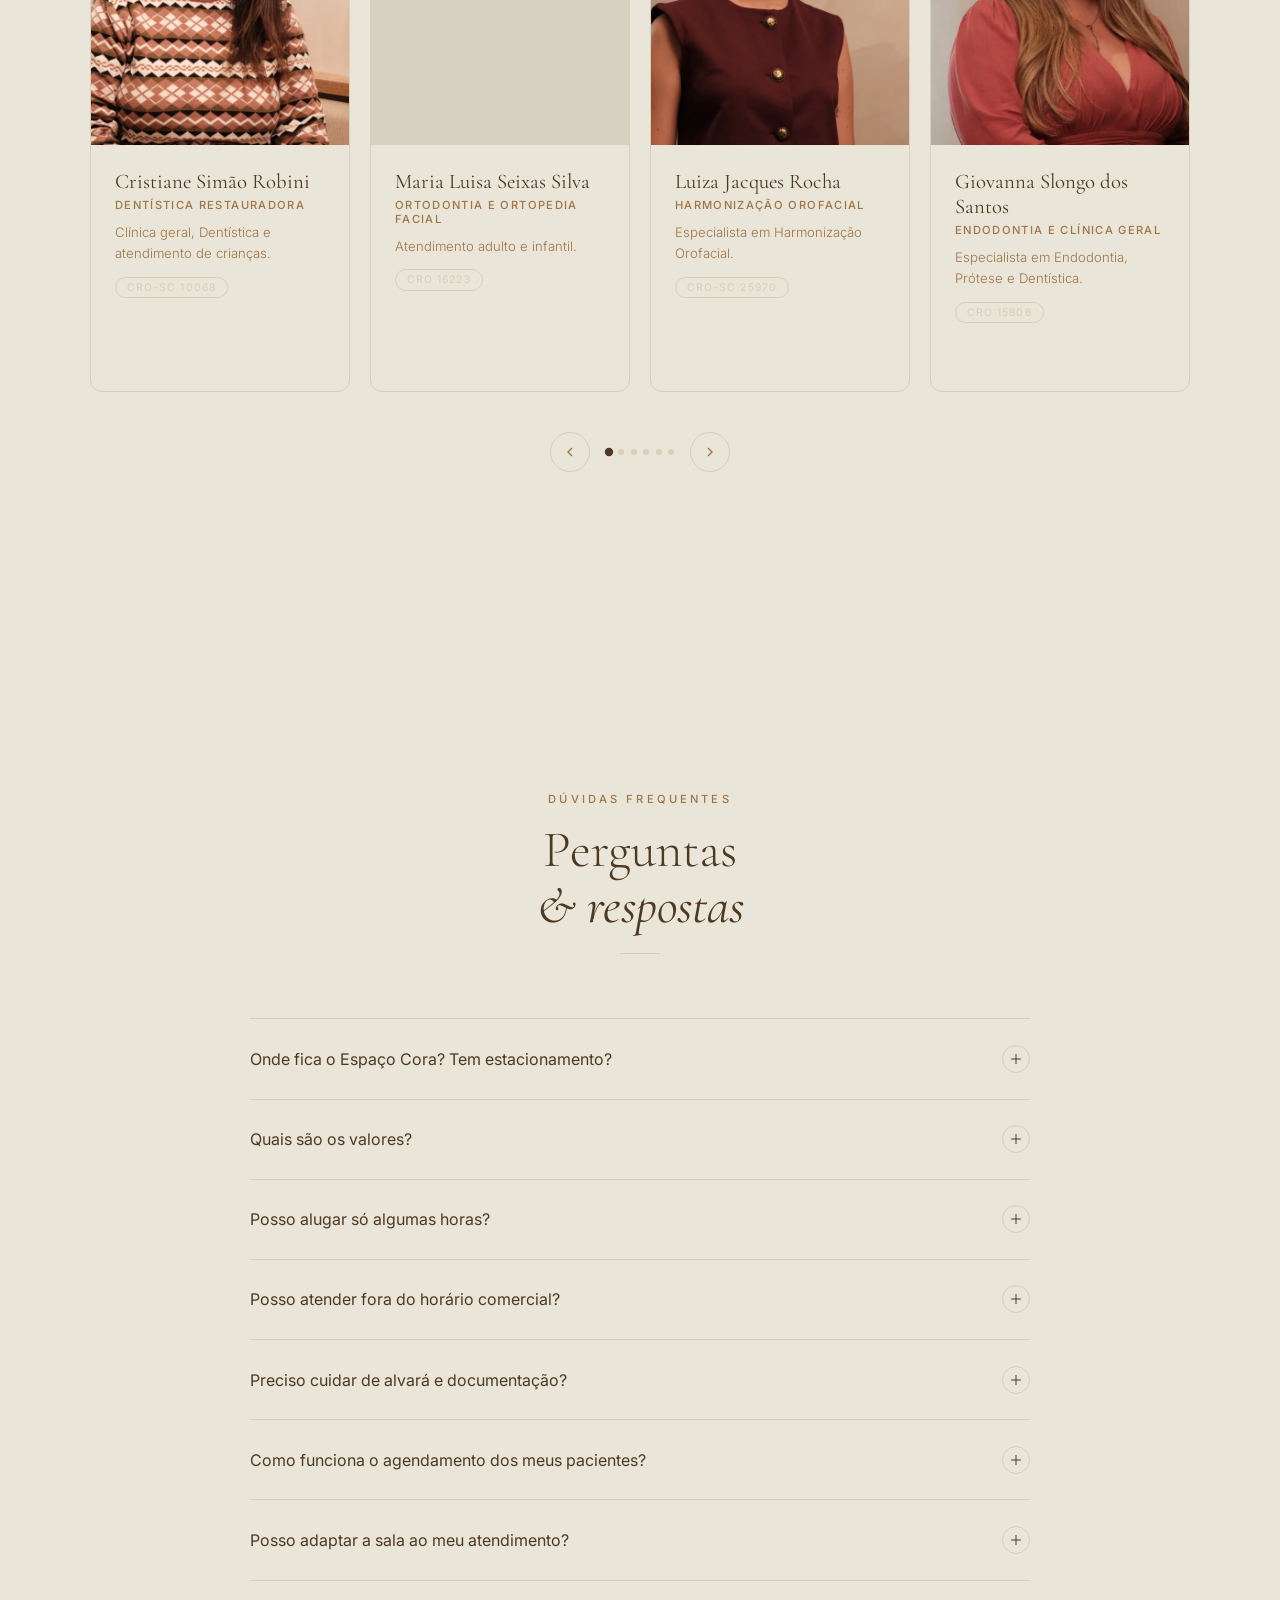
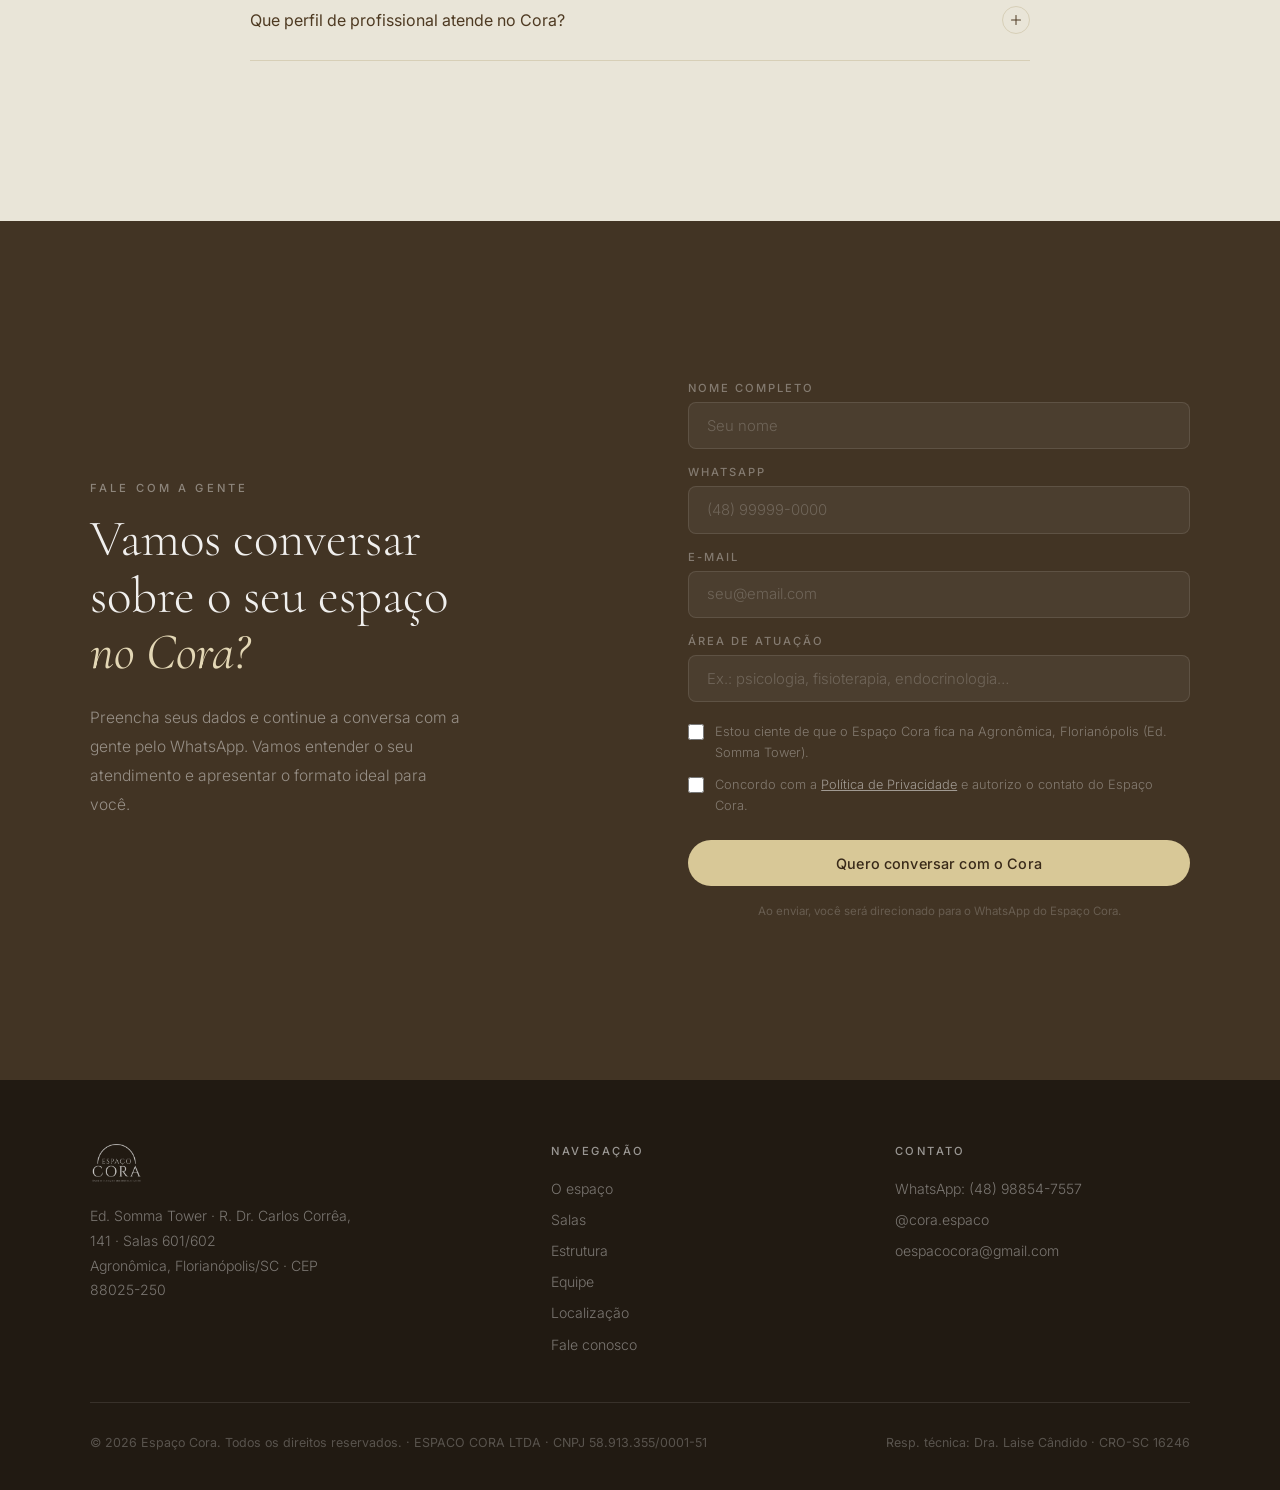
==== commit 7cbb934c: "Fix section-rule CSS e inicialização do hero state - Corrige .section-rule sem estilo: tracinhos dec" ====
--- a/index.html
+++ b/index.html
@@ -365,7 +365,8 @@
       line-height: 1.7;
     }
 
-    .section-divider {
+    .section-divider,
+    .section-rule {
       width: 40px;
       height: 1px;
       background: var(--border);
@@ -4025,7 +4026,7 @@
 
     function clamp(val, min, max) { return Math.min(Math.max(val, min), max); }
 
-    window.addEventListener('scroll', () => {
+    function updateHeroState() {
       const scrollY = window.scrollY;
       const vh      = window.innerHeight;
 
@@ -4042,7 +4043,10 @@
         const fadeT = clamp((scrollY - vh * 0.6) / (vh * 0.4), 0, 1);
         heroFade.style.opacity = fadeT;
       }
-    });
+    }
+
+    window.addEventListener('scroll', updateHeroState);
+    updateHeroState(); // inicializa estado correto ao carregar a página
 
   </script>
 
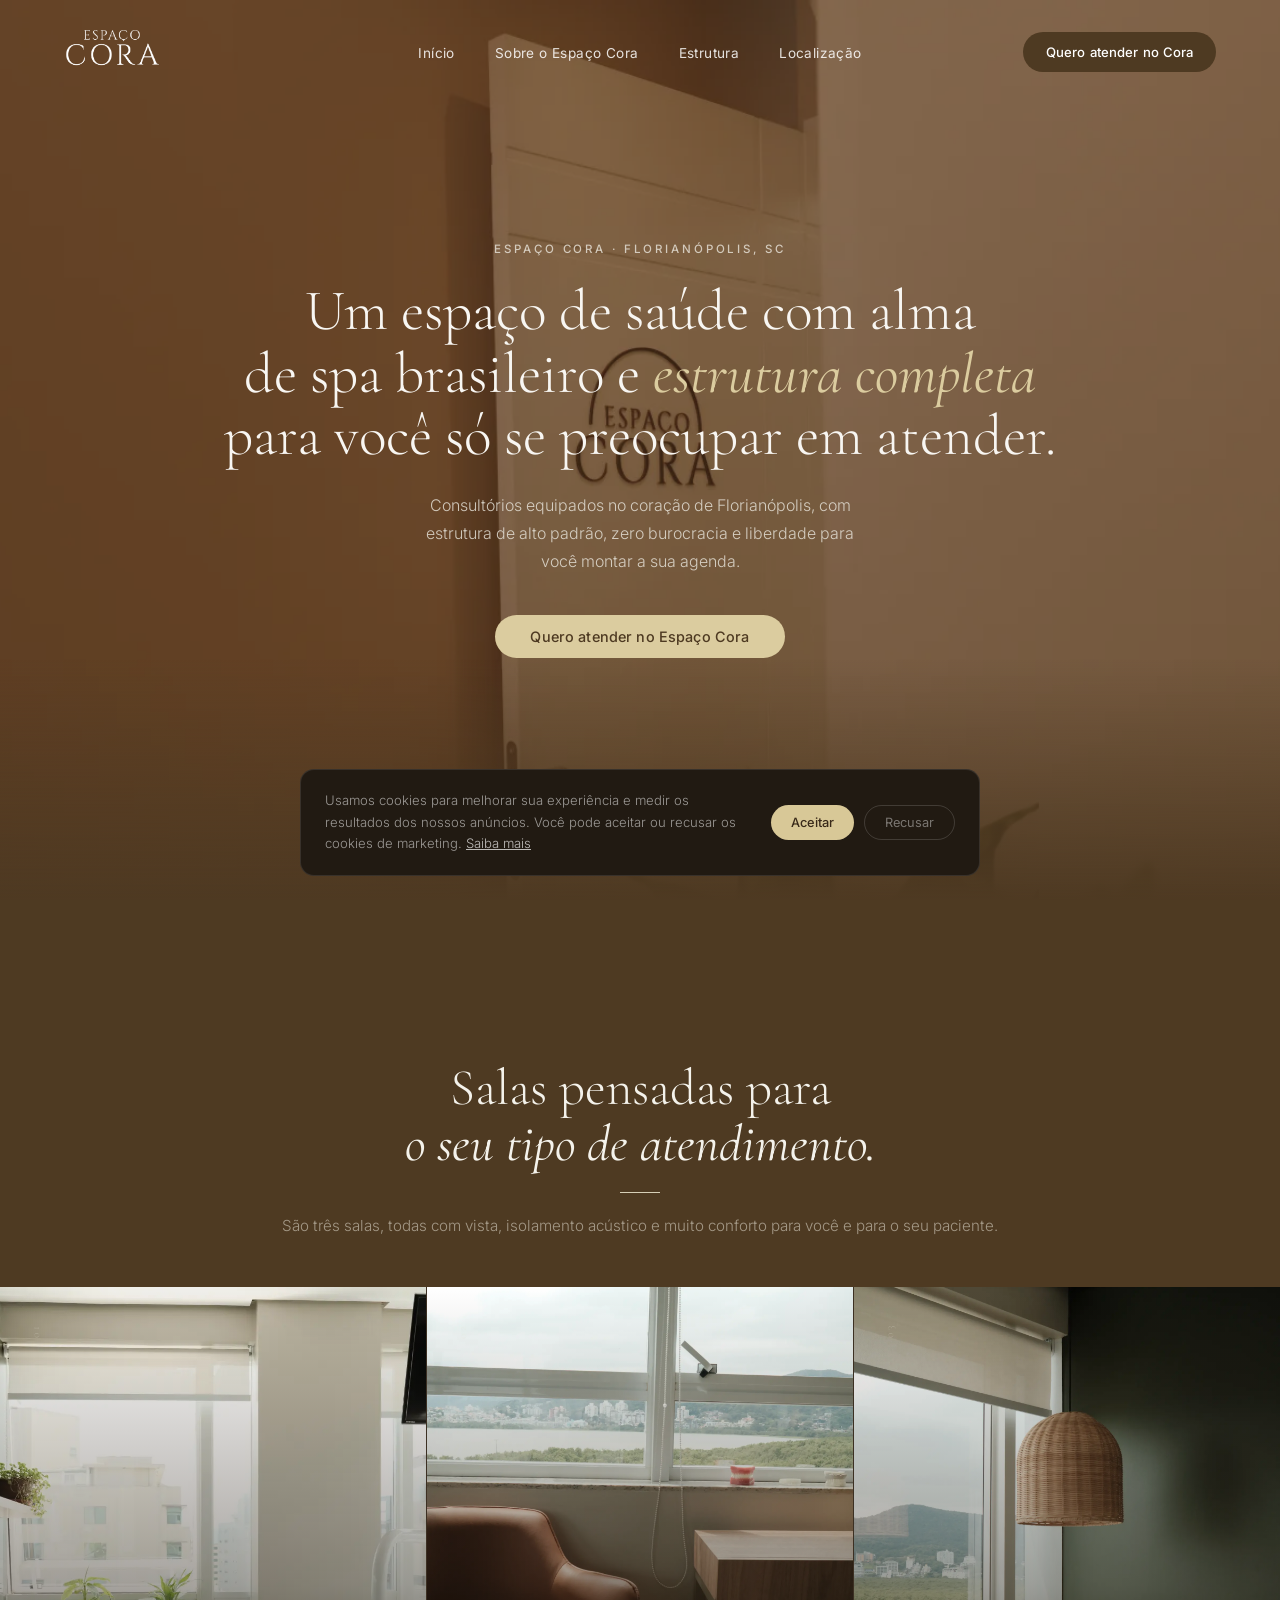
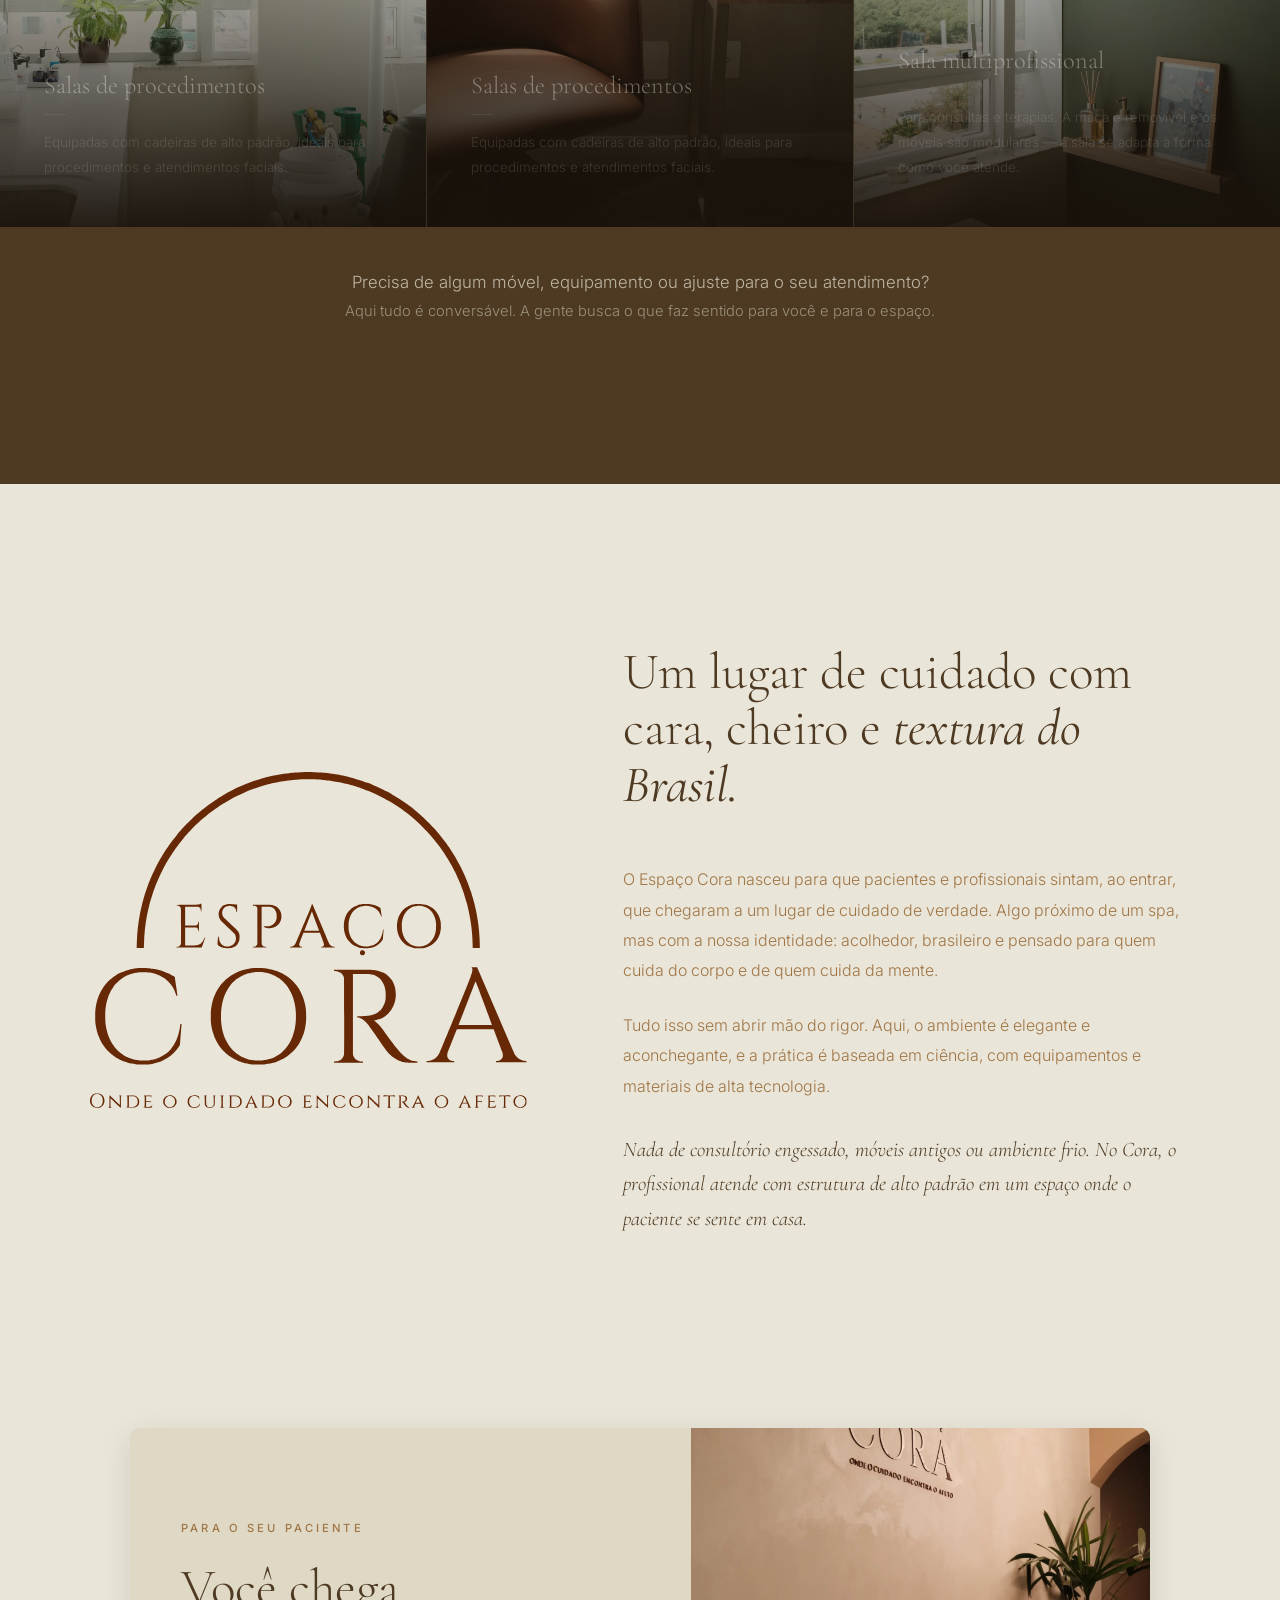
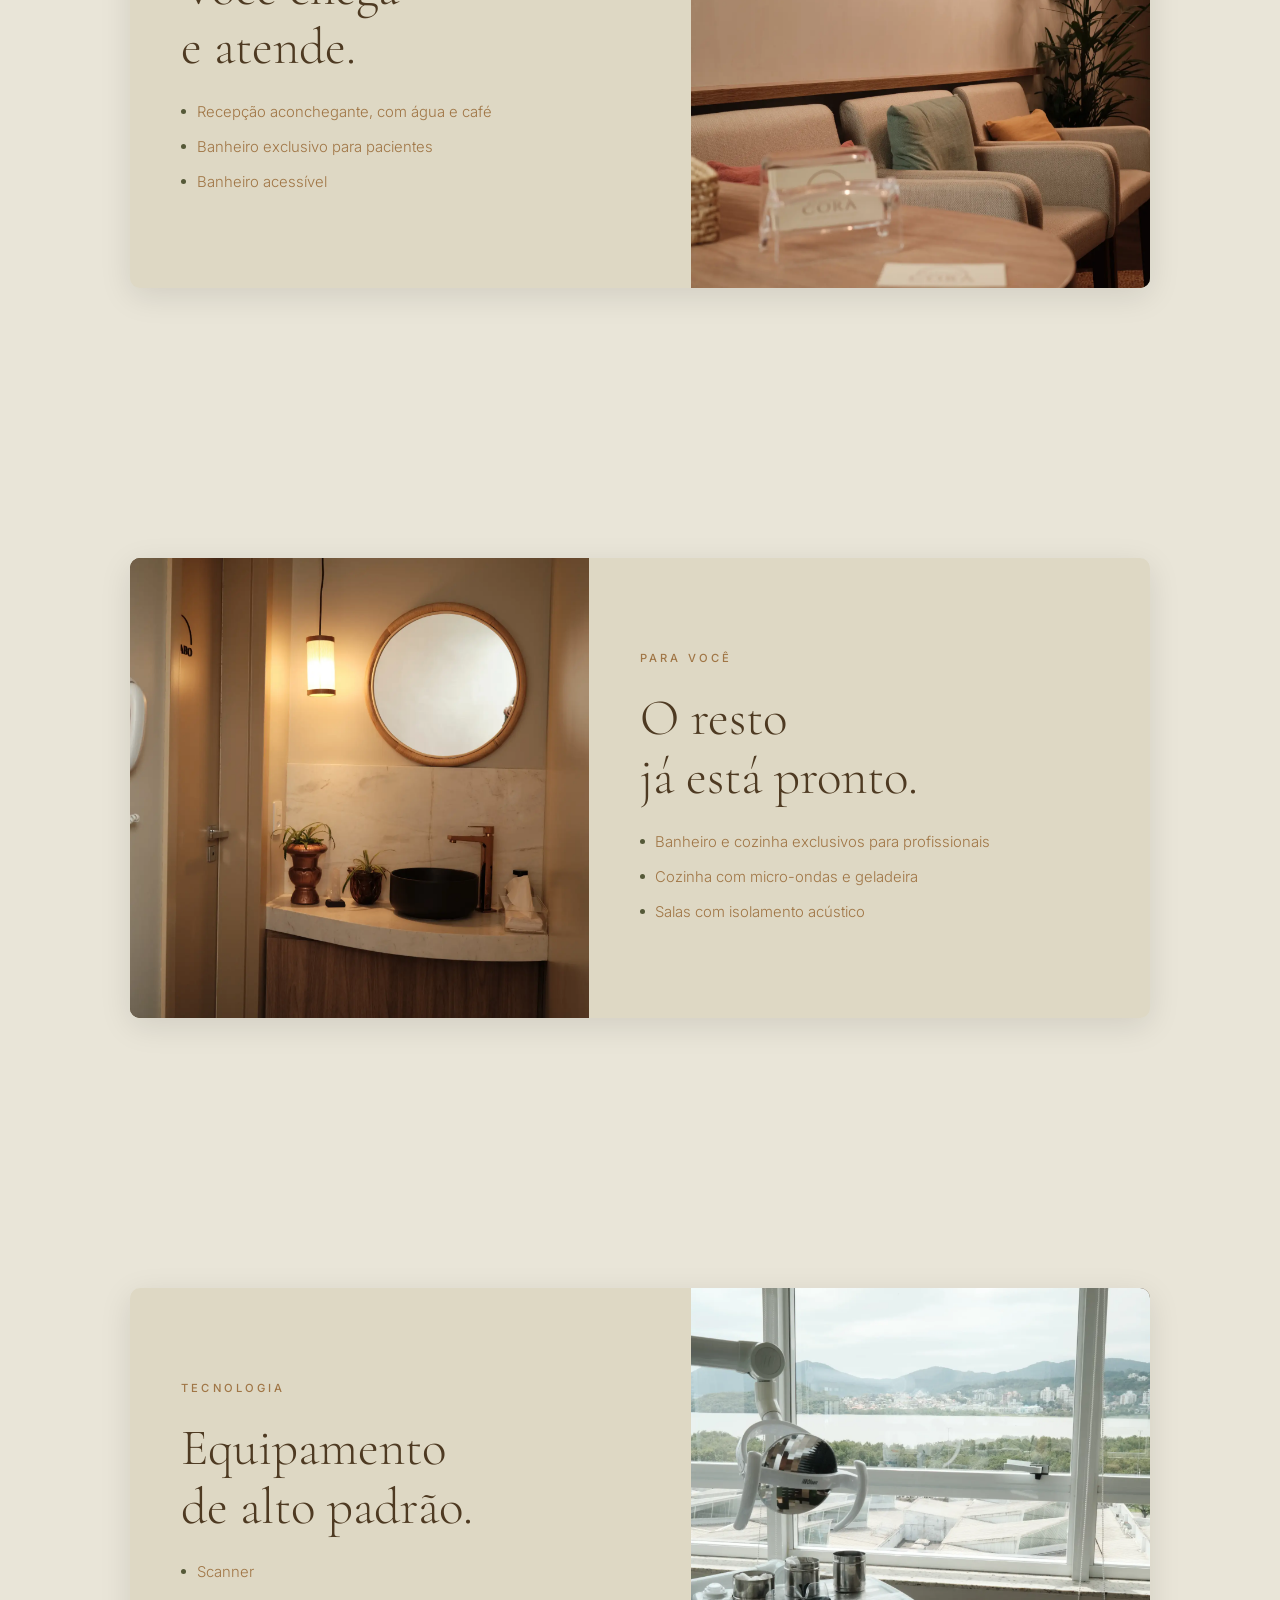
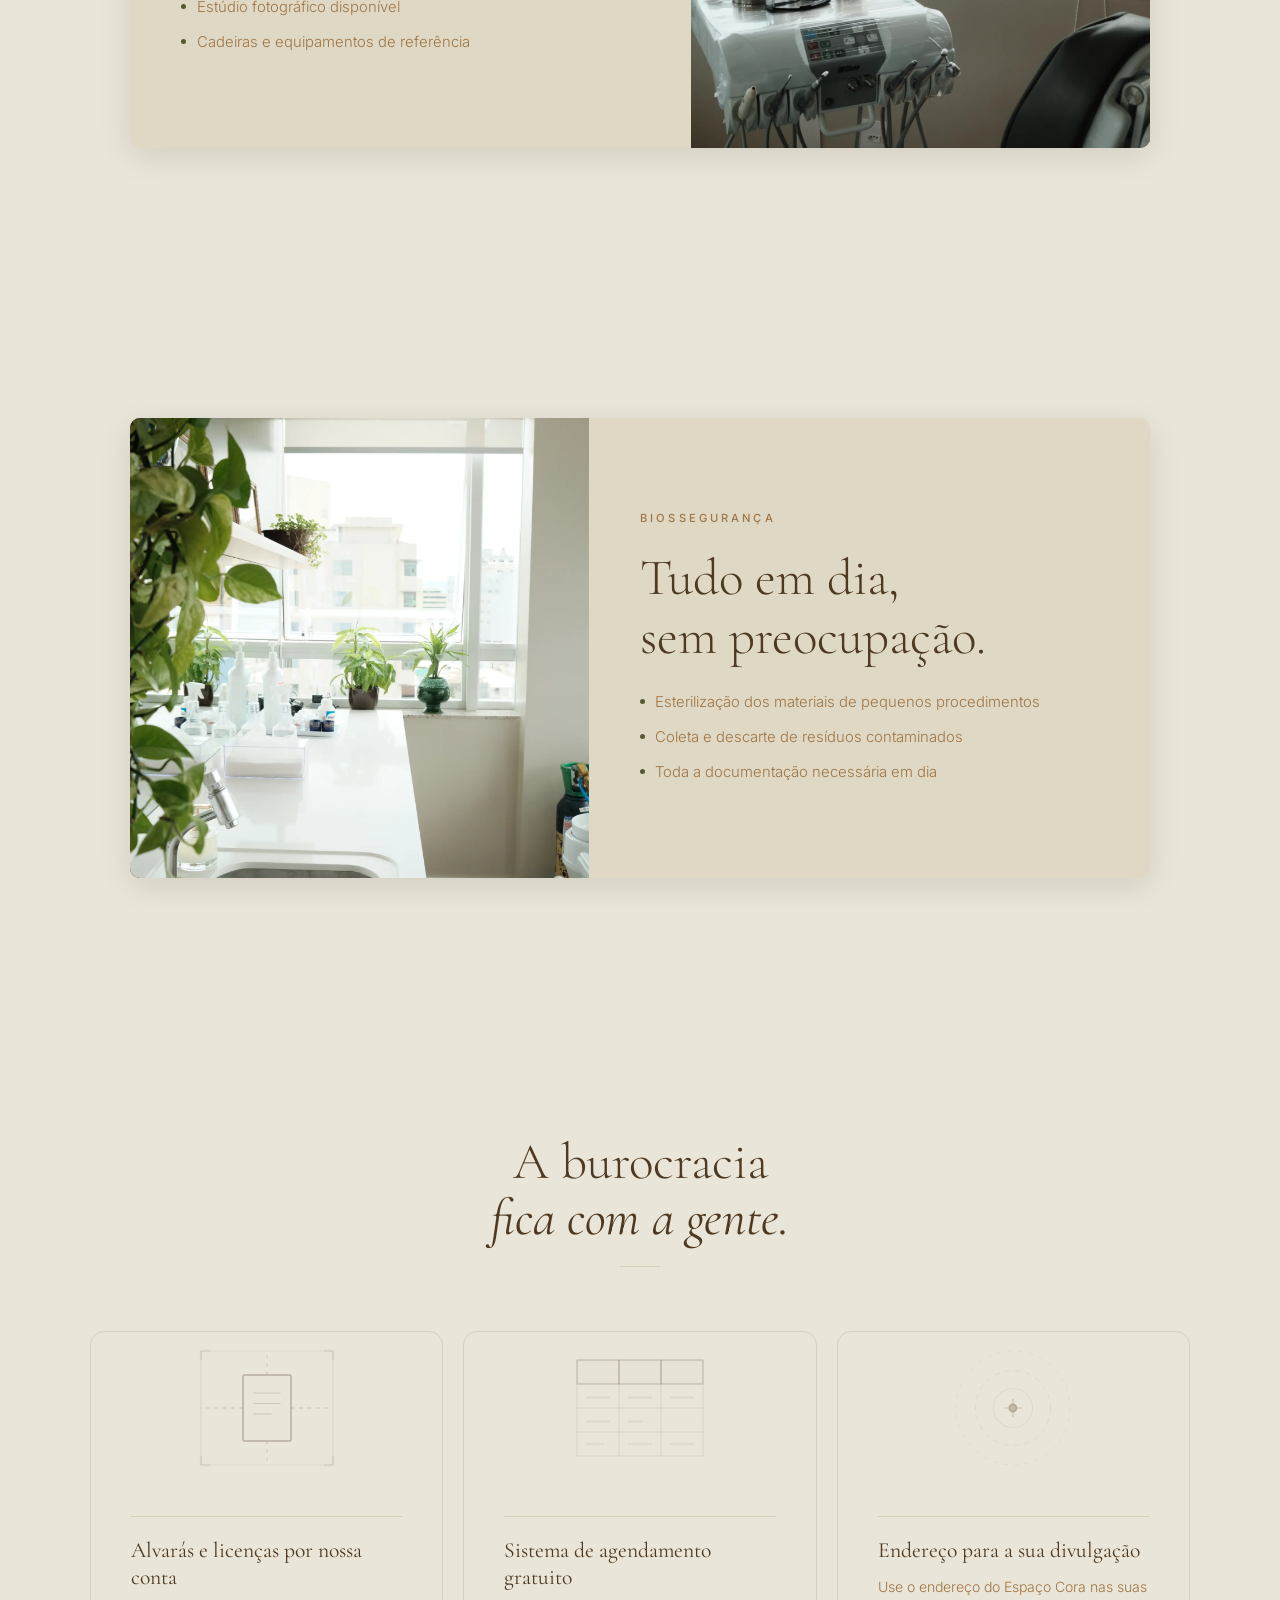
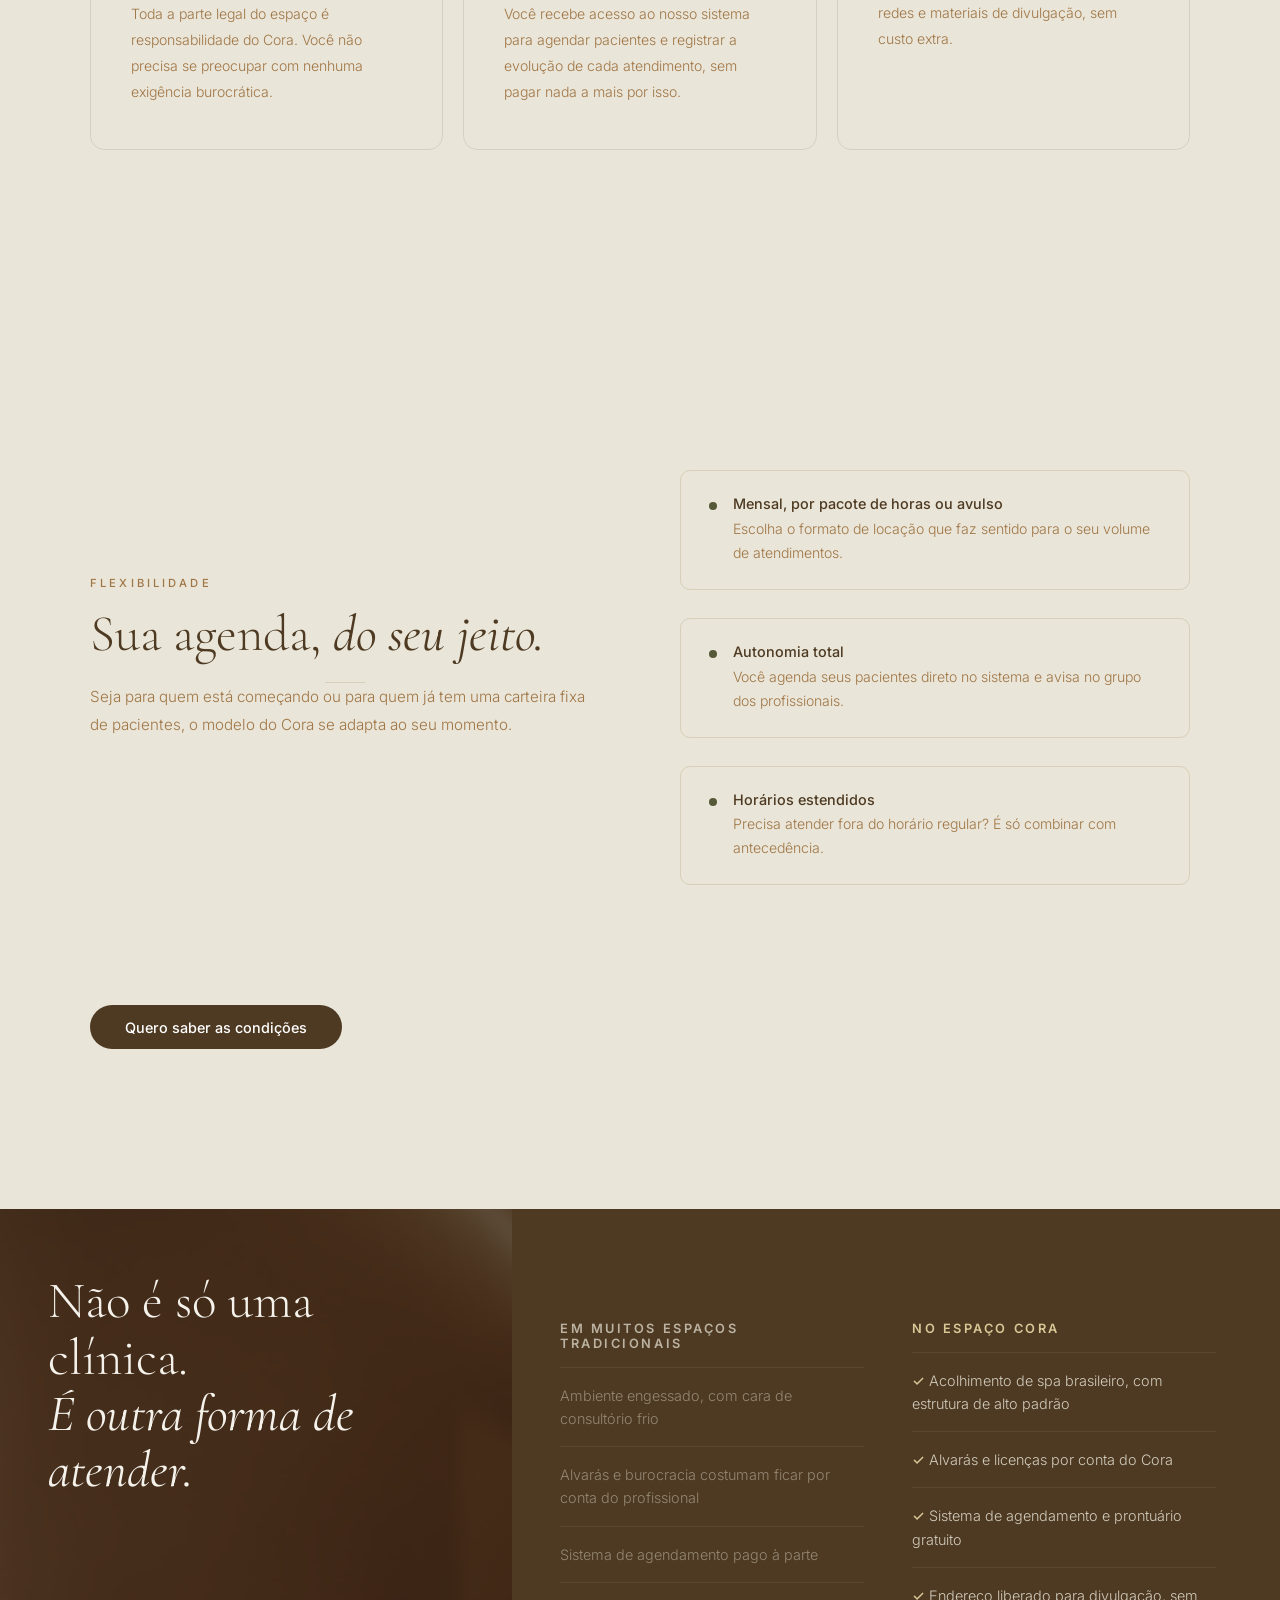
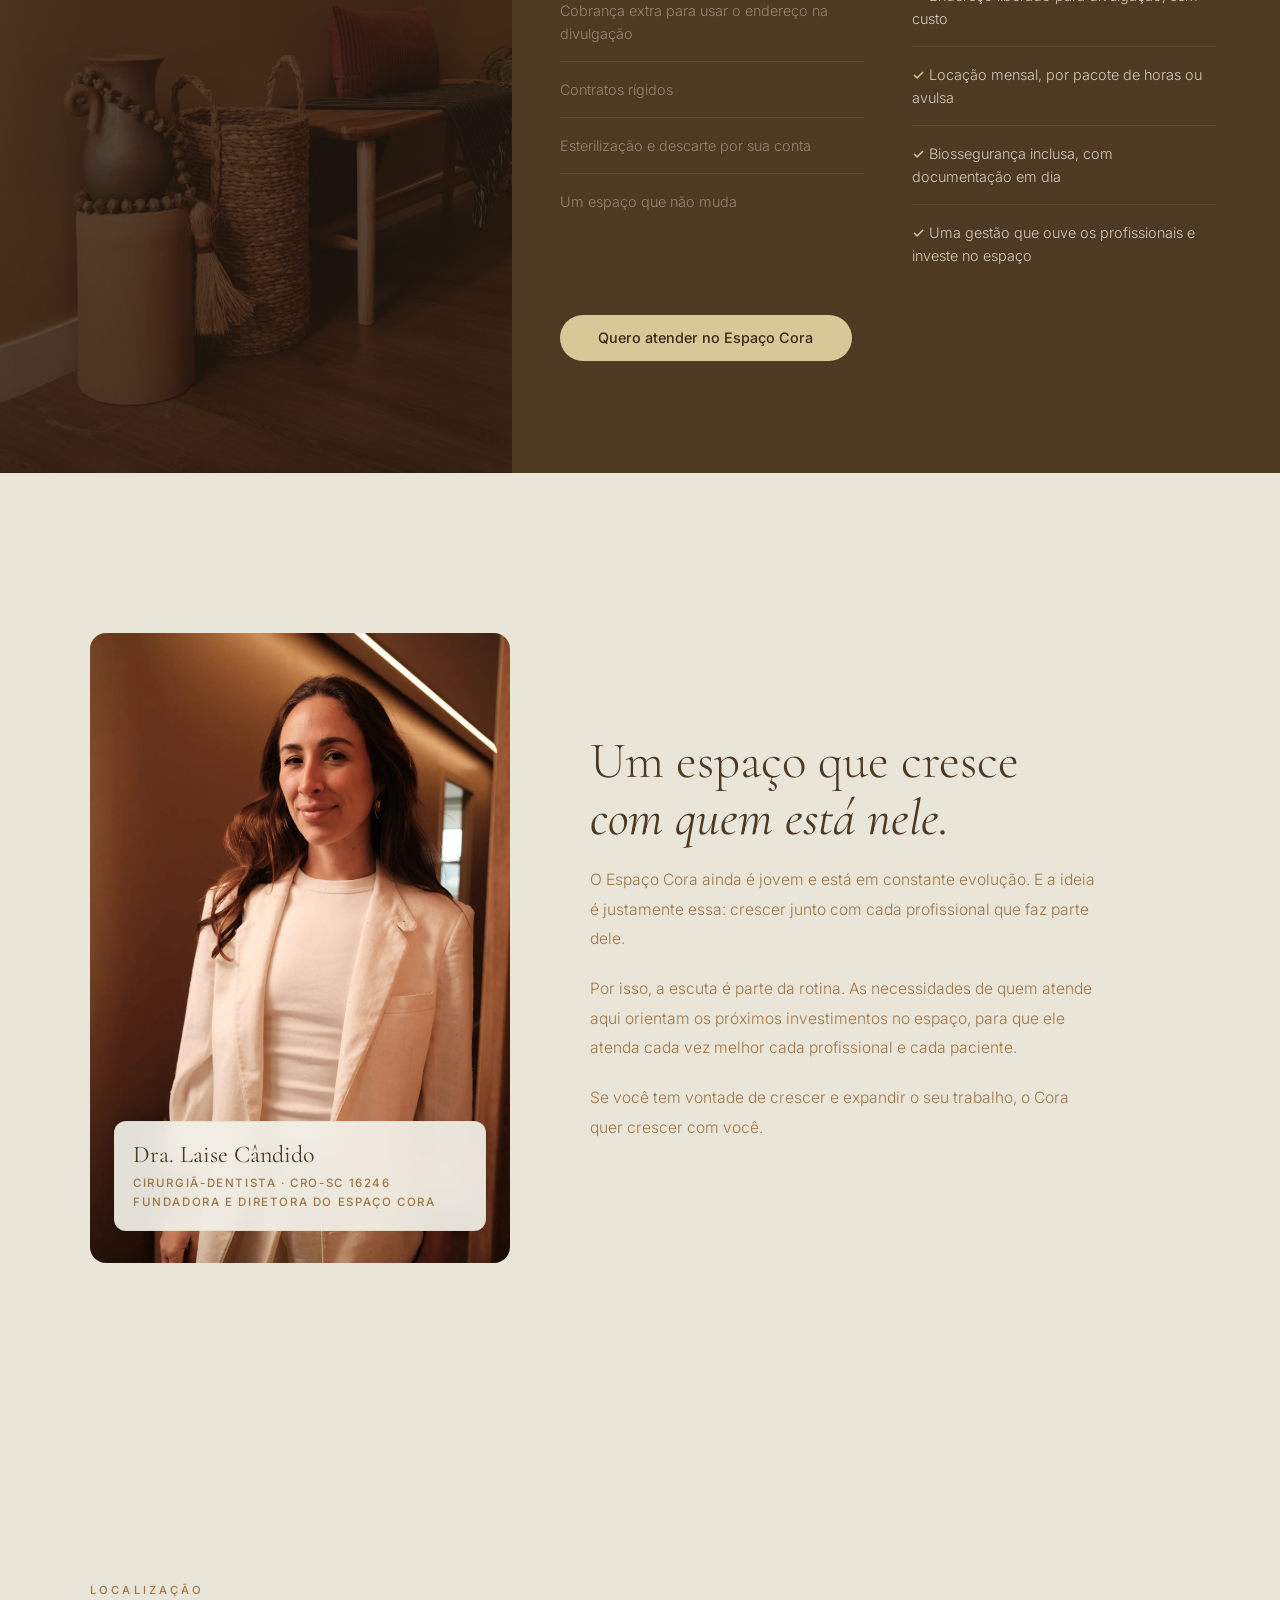
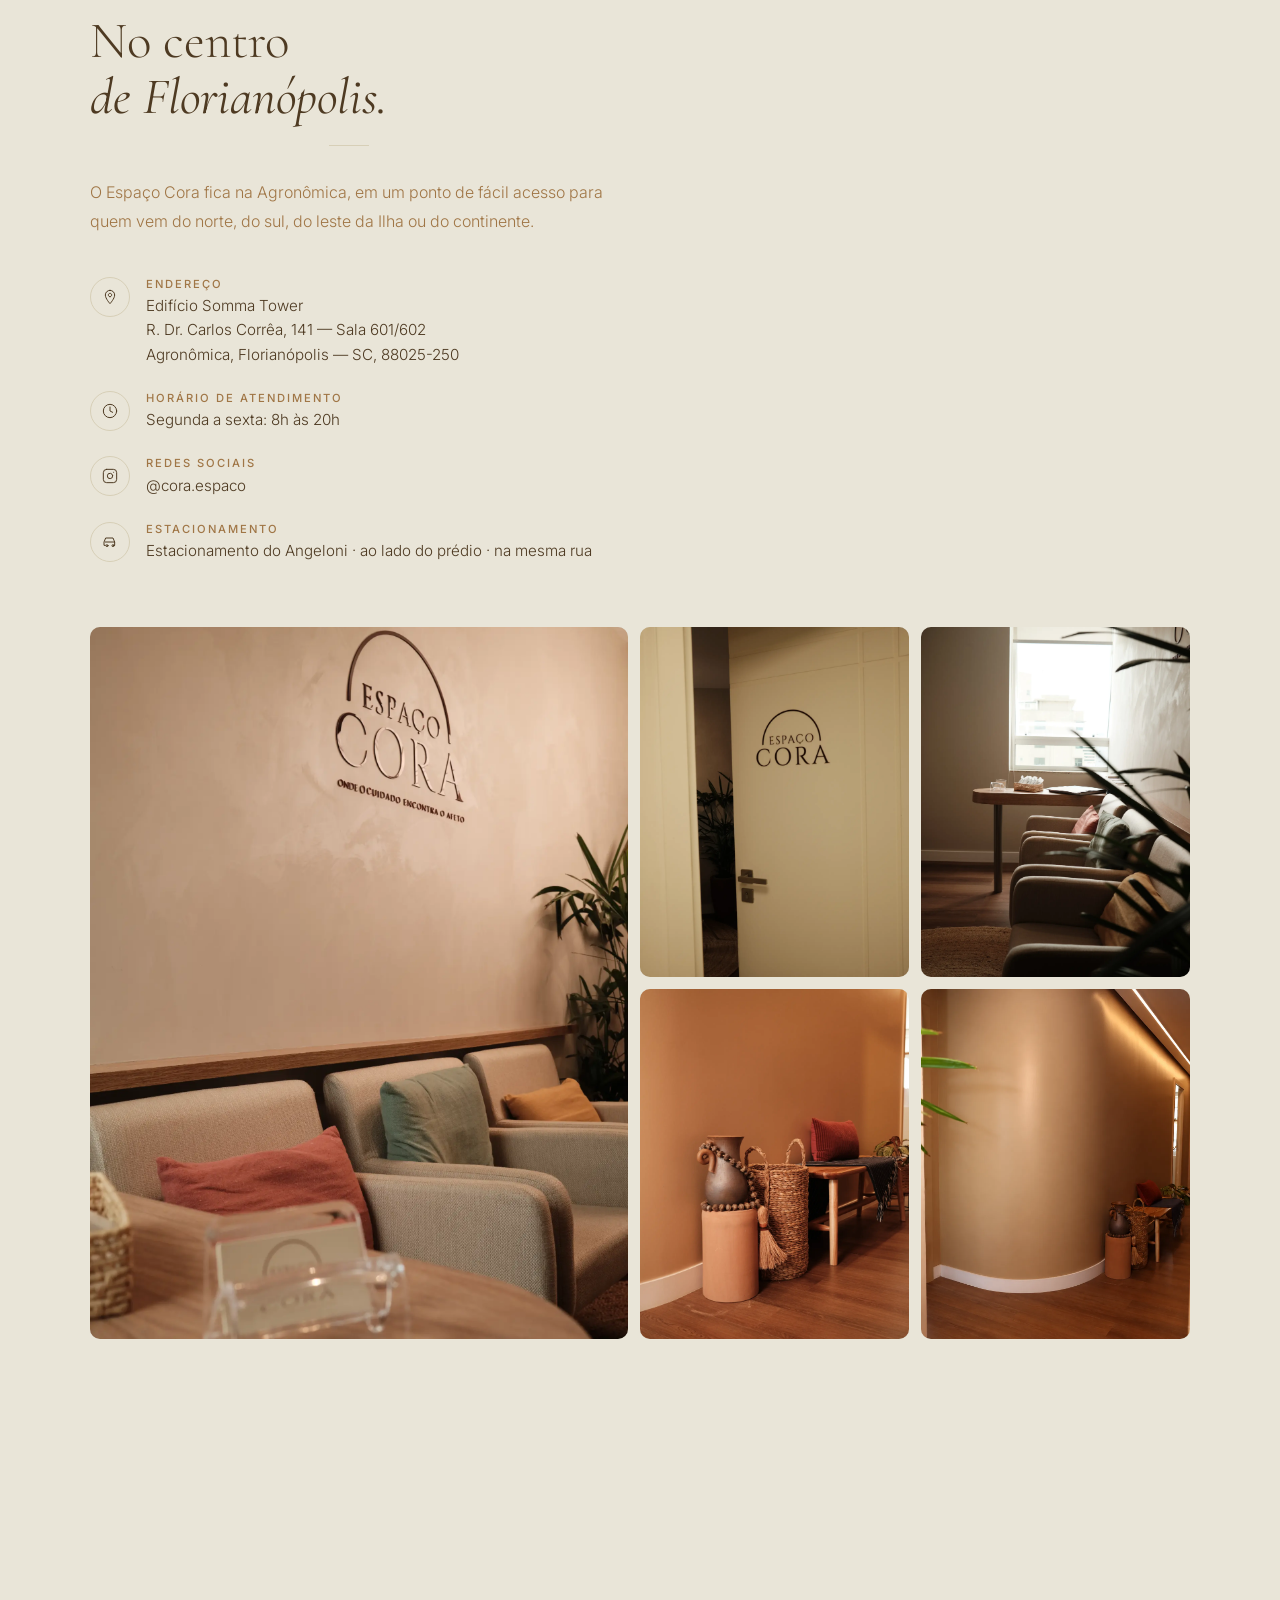
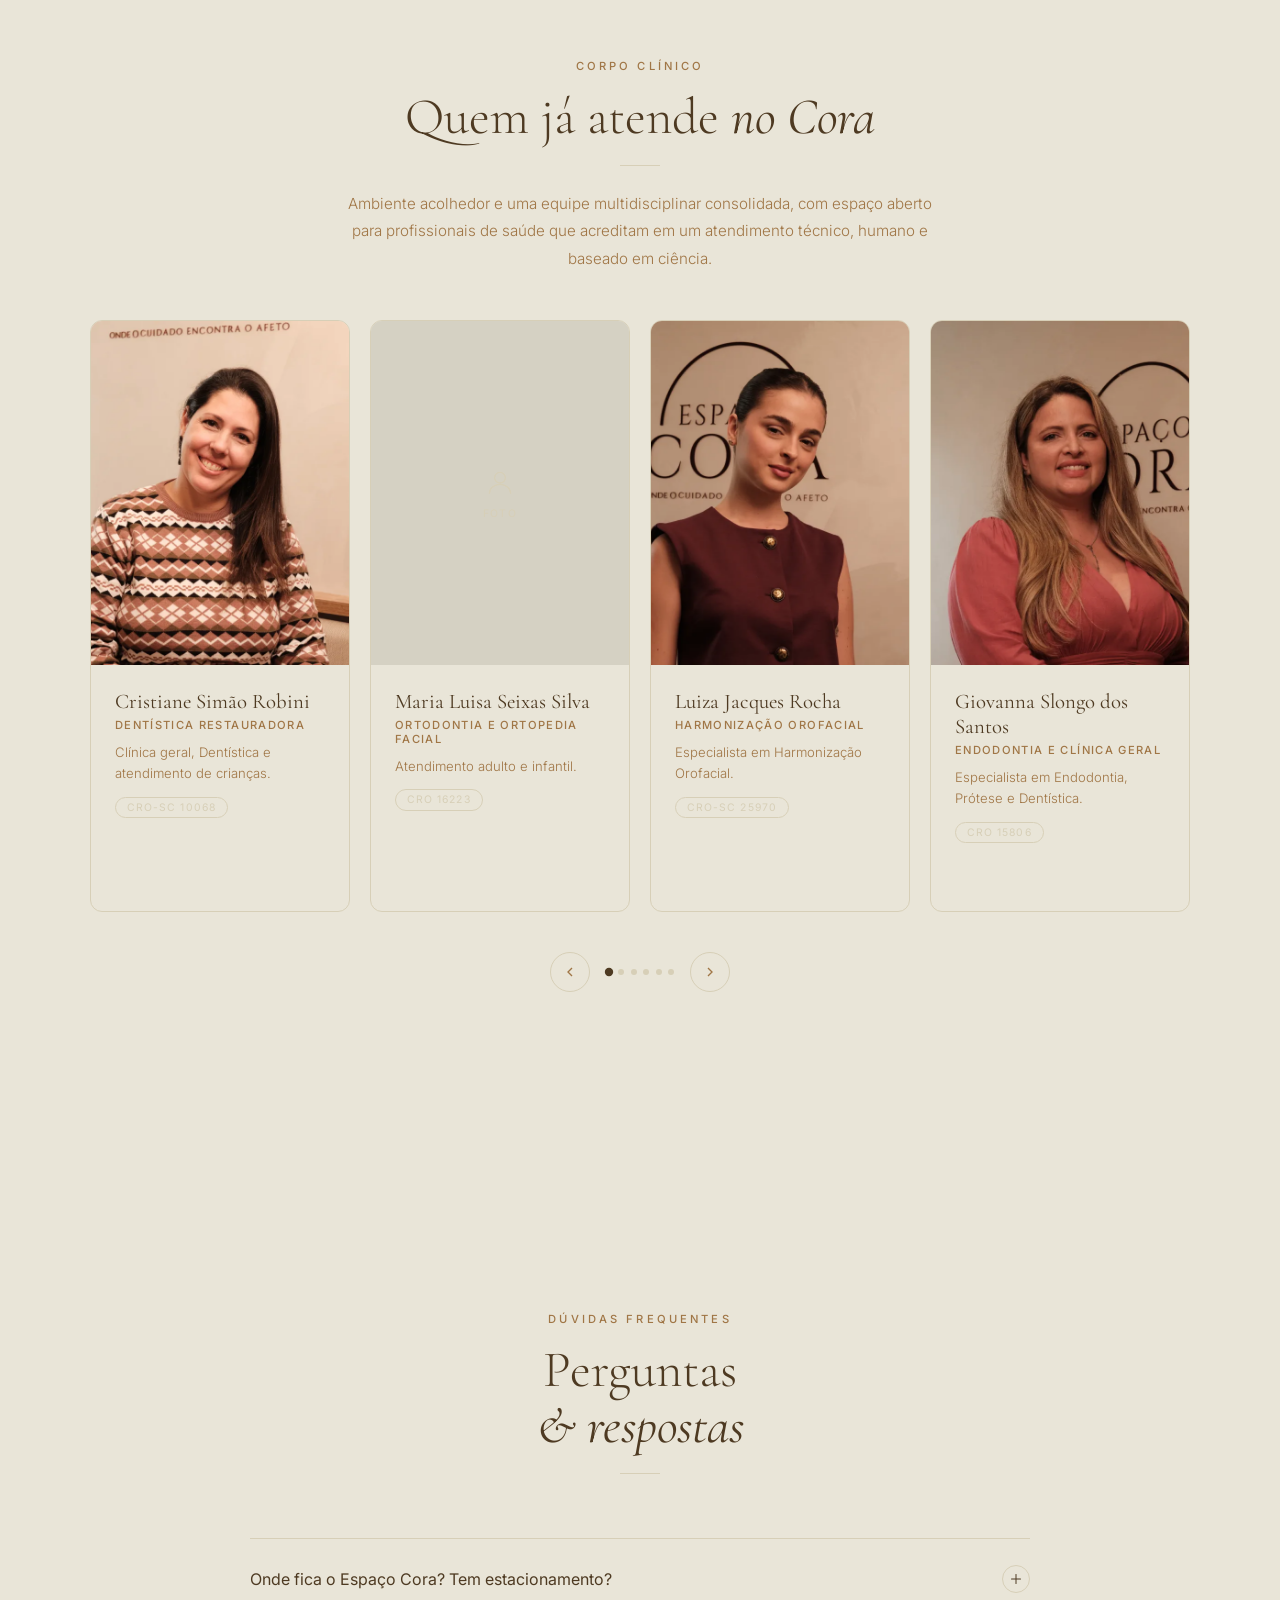
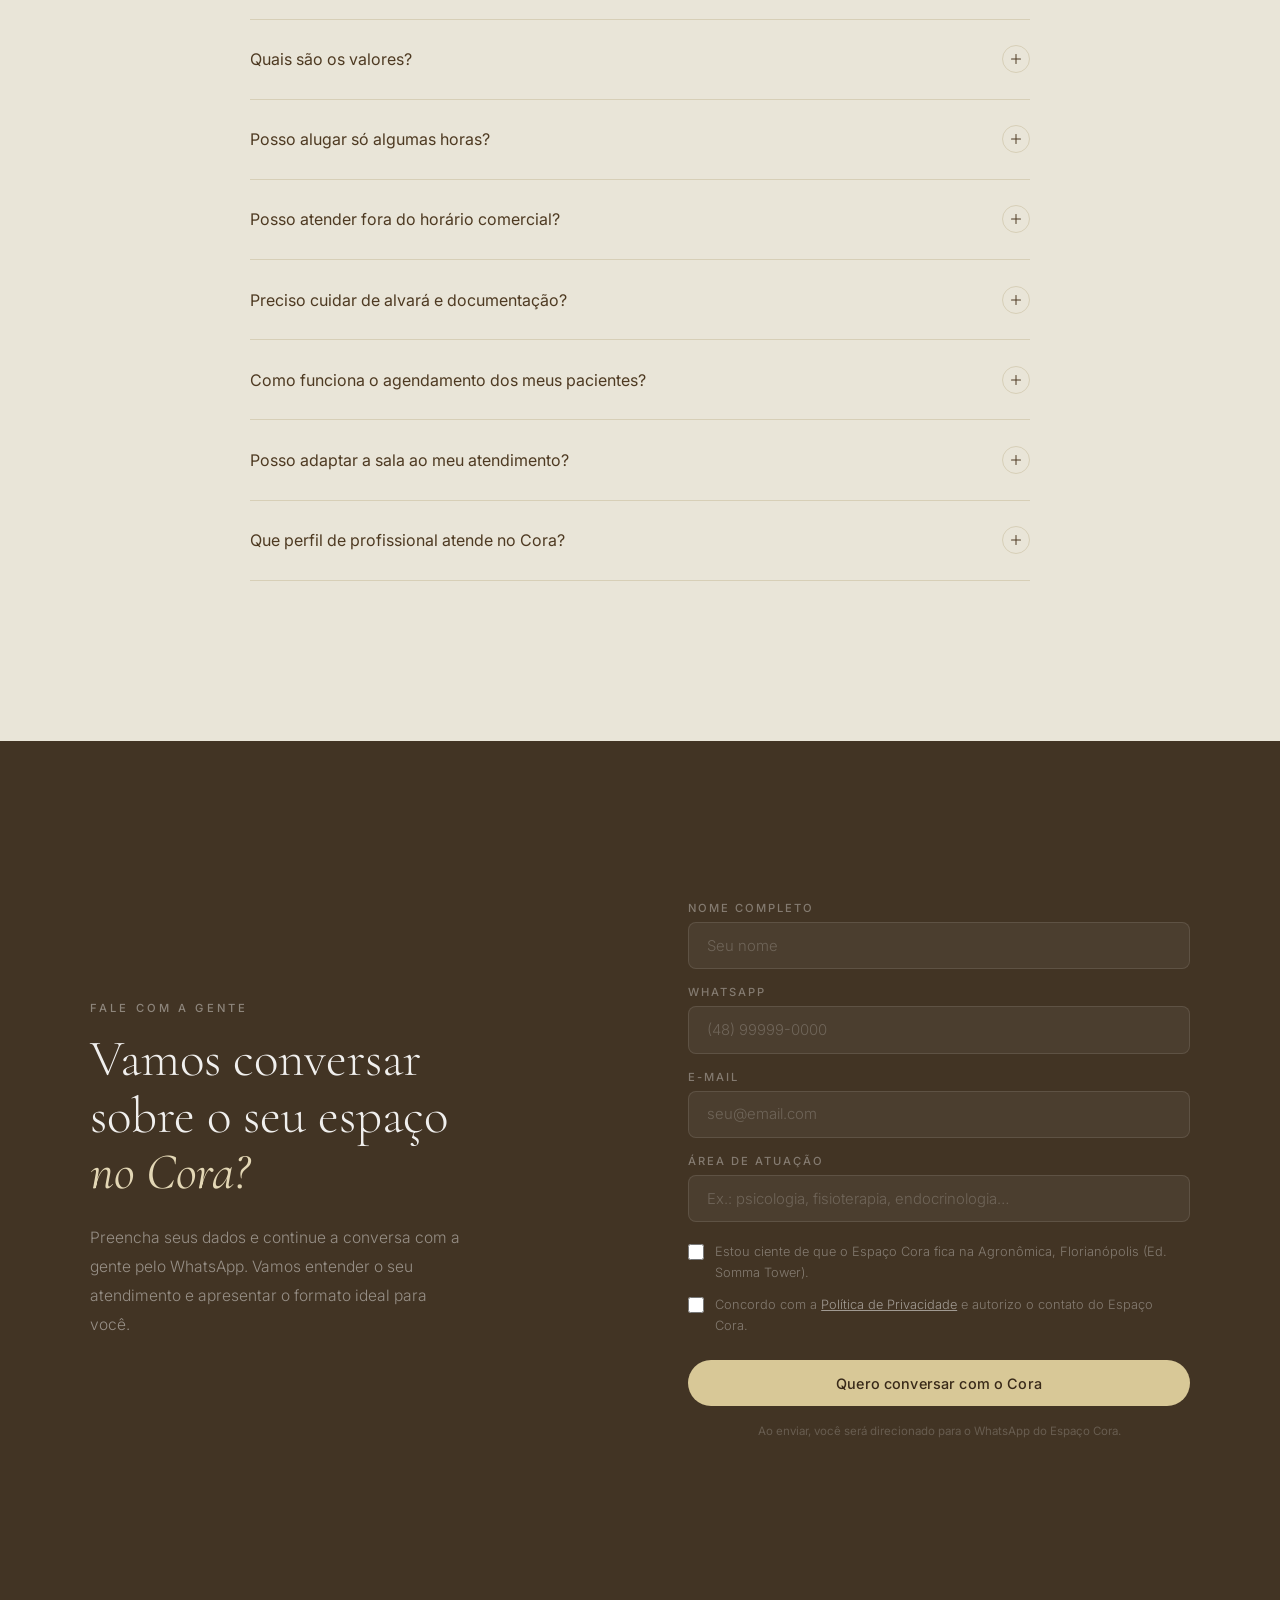
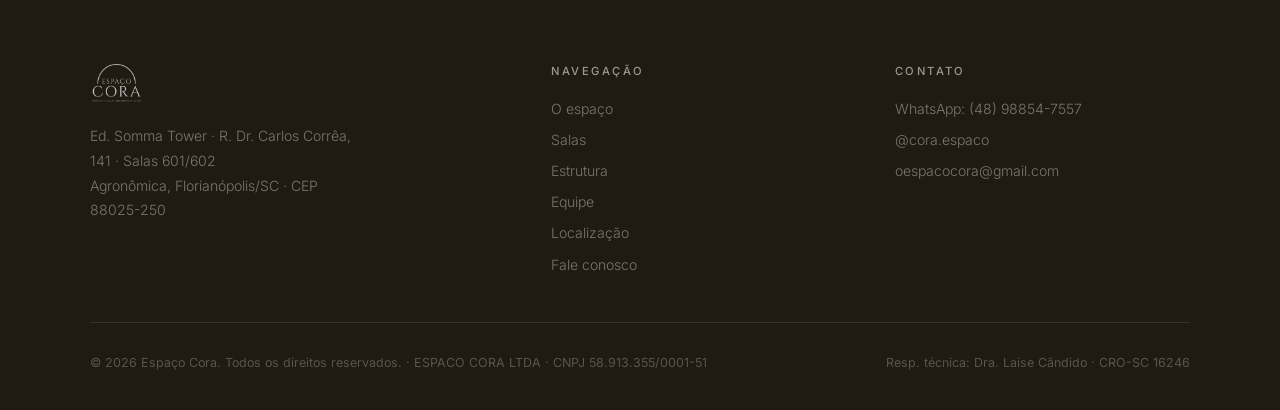
==== commit 0de57f66: "Fix animação estrutura, título comparativo e transição hero - overflow-x: hidden → clip em html/body" ====
--- a/index.html
+++ b/index.html
@@ -25,13 +25,13 @@
       --transition:     all 0.35s cubic-bezier(0.4, 0, 0.2, 1);
     }
 
-    html { scroll-behavior: auto; background: var(--background); overflow-x: hidden; }
+    html { scroll-behavior: auto; background: var(--background); overflow-x: clip; }
 
     body {
       font-family: 'Inter', sans-serif;
       background: var(--background);
       color: var(--foreground);
-      overflow-x: hidden;
+      overflow-x: clip;
     }
 
     /* ─────────────────────────────────────────
@@ -144,13 +144,12 @@
     ───────────────────────────────────────── */
     .hero {
       position: relative;
-      height: 220vh;
+      height: 100vh;
       background: var(--primary);
     }
 
     .hero-sticky {
-      position: sticky;
-      top: 0;
+      position: relative;
       height: 100vh;
       overflow: hidden;
     }
@@ -331,10 +330,8 @@
       height: 240px;
       background: linear-gradient(to bottom, transparent, hsl(32, 39%, 22%));
       z-index: 15;
-      opacity: 0;
+      opacity: 1;
       pointer-events: none;
-      will-change: opacity;
-      transition: opacity 0.6s cubic-bezier(0.4, 0, 0.2, 1);
     }
 
     /* ─────────────────────────────────────────
@@ -1541,7 +1538,7 @@
       position: absolute;
       top: 4rem;
       left: 3rem;
-      width: calc(40% - 6rem);
+      width: calc(100% - 6rem);
       z-index: 2;
       text-align: left;
     }
@@ -1570,7 +1567,7 @@
     }
 
     .comparativo-col--them .comparativo-col-head { color: hsla(45, 28%, 88%, 0.7); }
-    .comparativo-col--us  .comparativo-col-head { color: #555938; }
+    .comparativo-col--us  .comparativo-col-head { color: hsl(45, 45%, 72%); }
 
     .comparativo-col-list {
       list-style: none;
@@ -1594,7 +1591,7 @@
 
     .comparativo-col--us .comparativo-col-list li::before {
       content: '✓ ';
-      color: #555938;
+      color: hsl(45, 45%, 72%);
       font-weight: 500;
     }
 
@@ -2796,9 +2793,9 @@
       }
 
       /* ════════ HERO ════════ */
-      .hero { height: 115vh; }
+      .hero { height: 100vh; }
       .hero-headline br { display: none; }
-      .hero-fade { height: 180px; opacity: 1 !important; }
+      .hero-fade { height: 180px; }
       .hero-bg img { object-position: top center; }
       .hero-bg::after { background: hsla(32, 39%, 22%, 0.75); }
       @keyframes heroBgKen {
@@ -4038,11 +4035,6 @@
       const contentT = clamp(scrollY / (vh * (isMobile ? 0.35 : 0.5)), 0, 1);
       heroContent.style.opacity = 1 - contentT;
 
-      // Fade out to next section (always on on mobile, scroll-driven on desktop)
-      if (!isMobile) {
-        const fadeT = clamp((scrollY - vh * 0.6) / (vh * 0.4), 0, 1);
-        heroFade.style.opacity = fadeT;
-      }
     }
 
     window.addEventListener('scroll', updateHeroState);
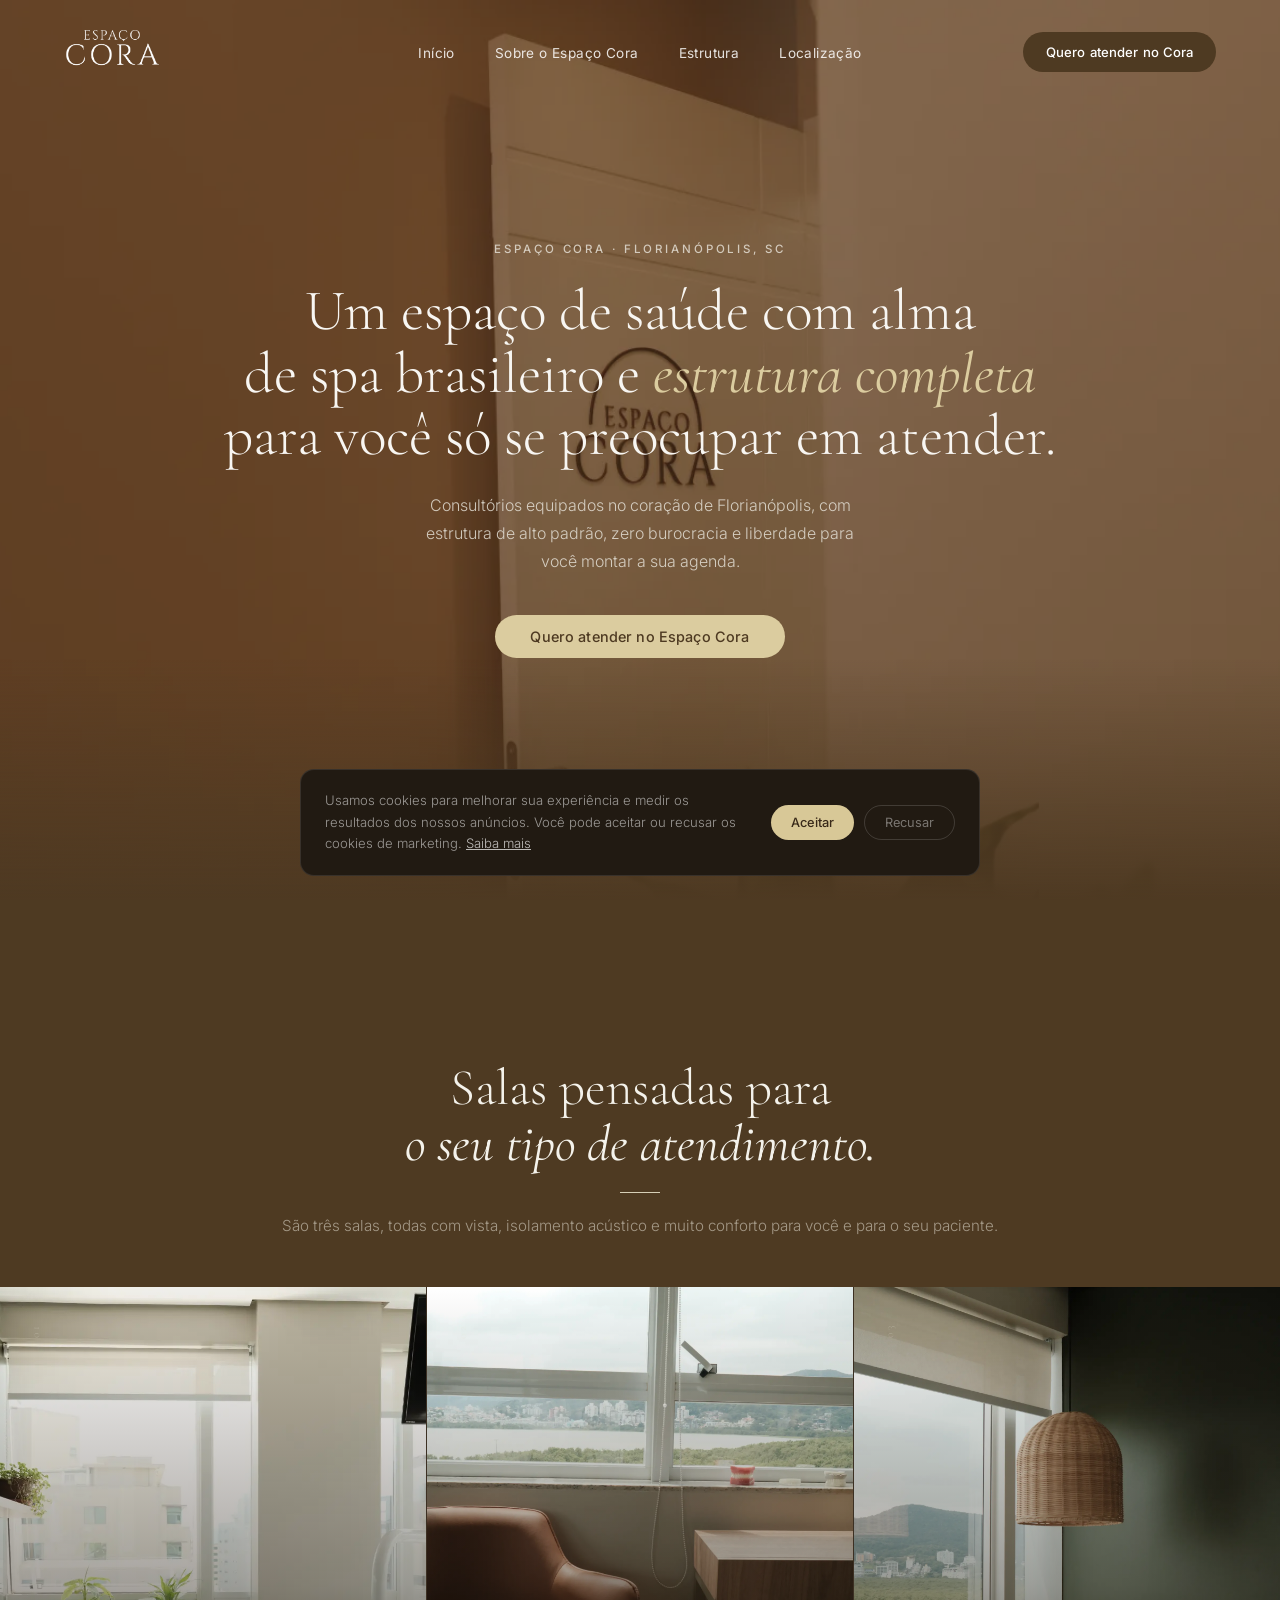
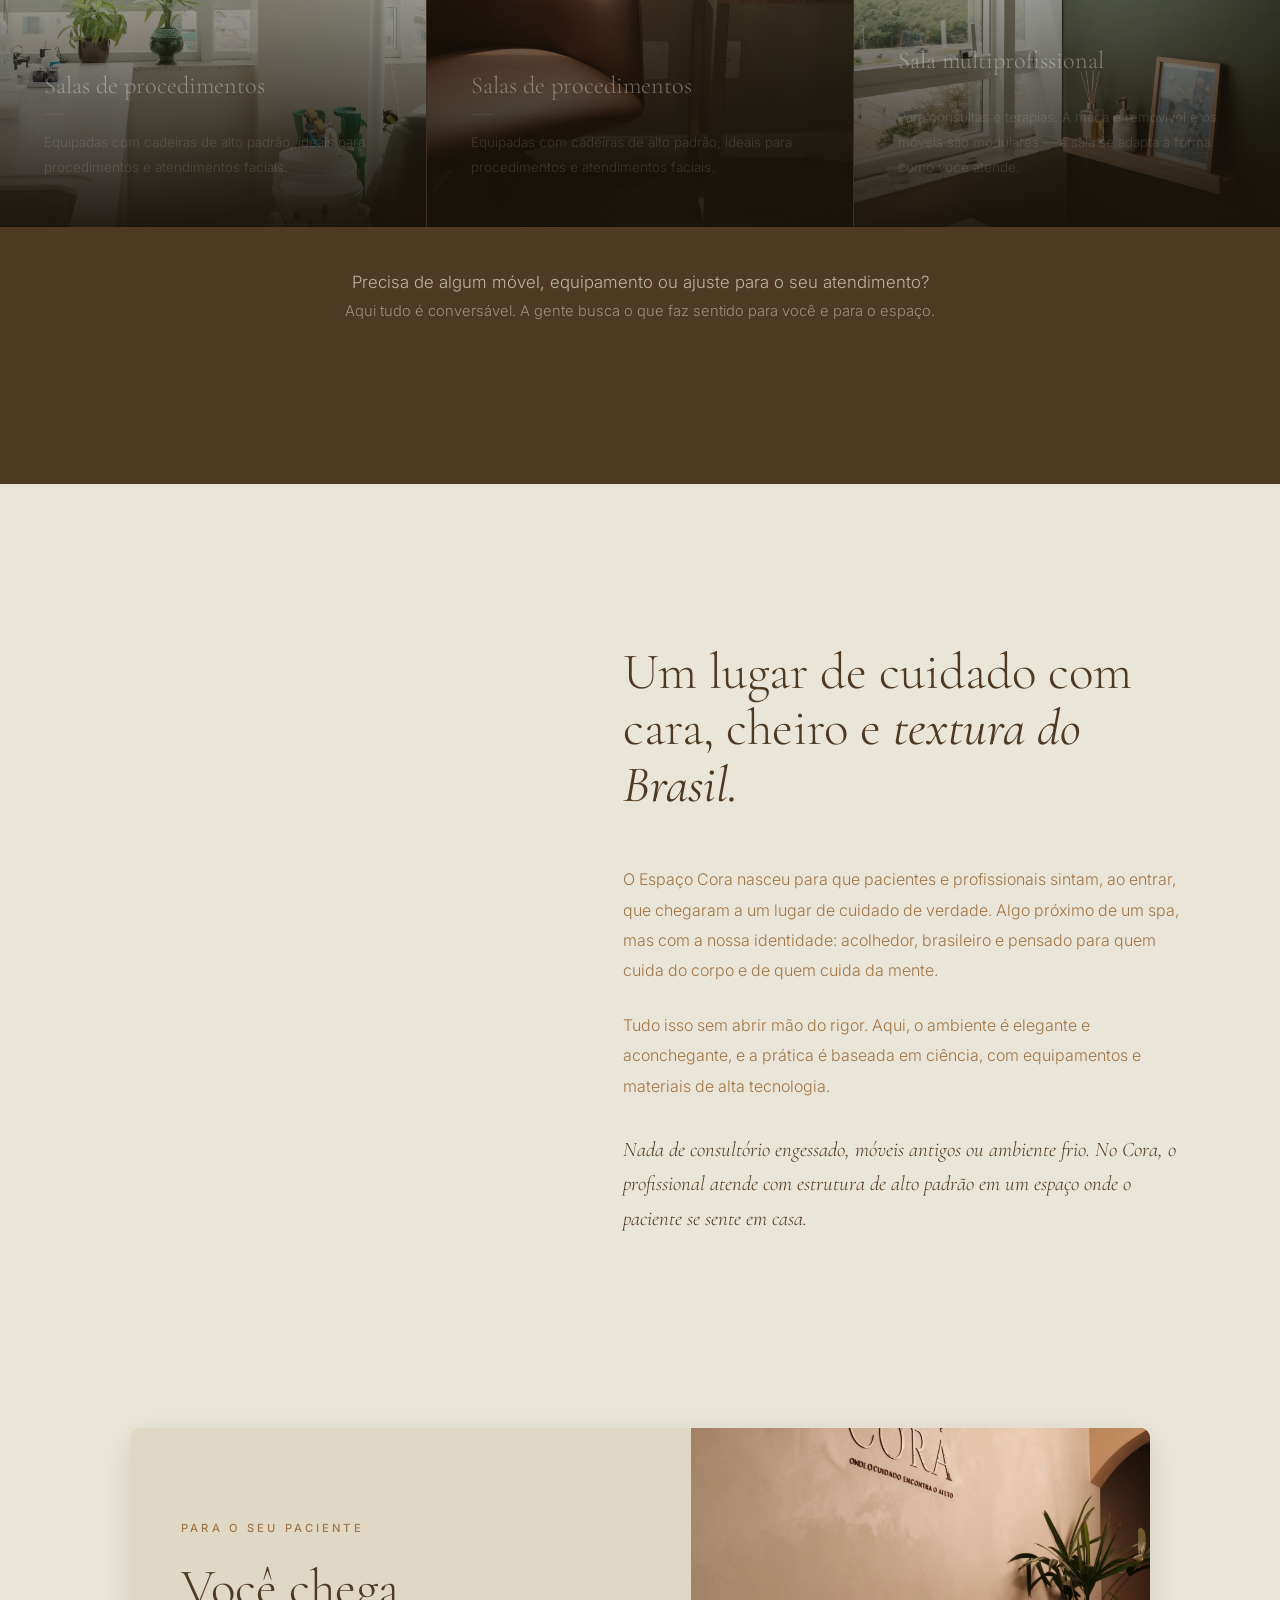
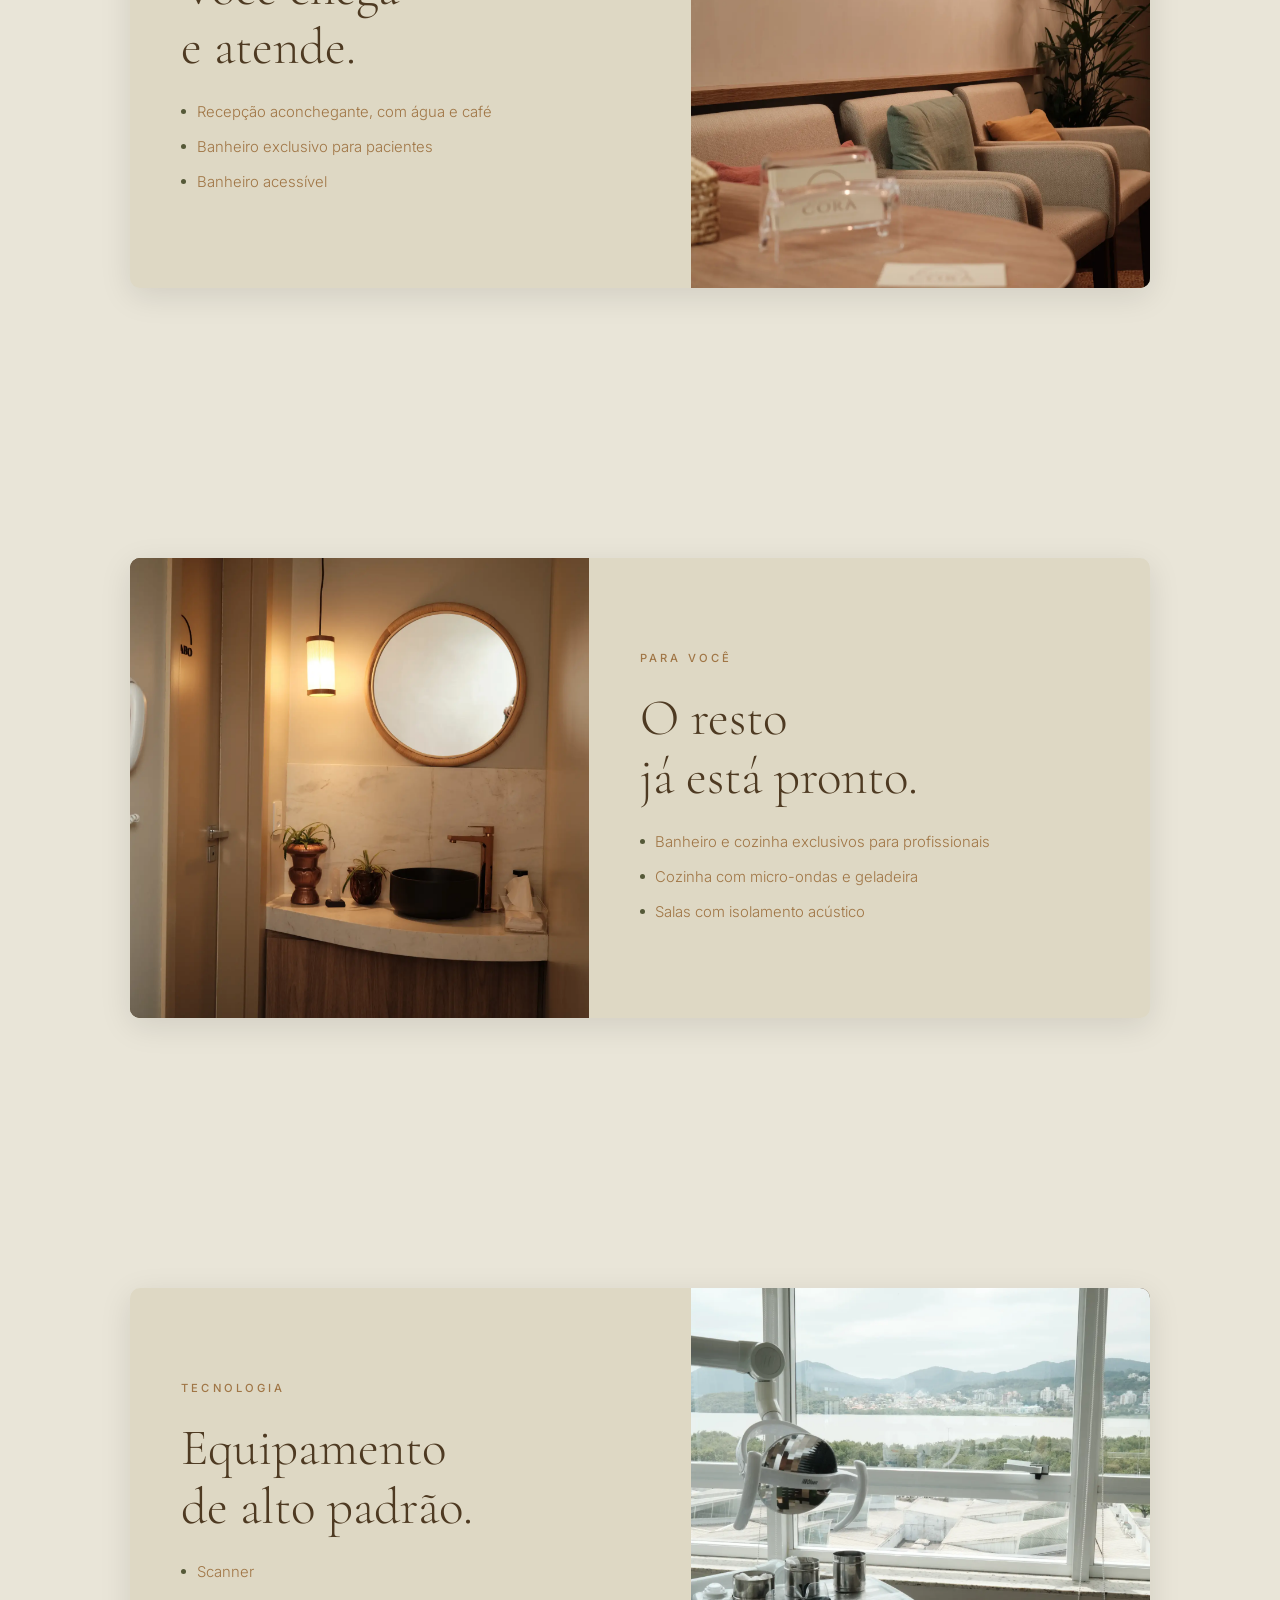
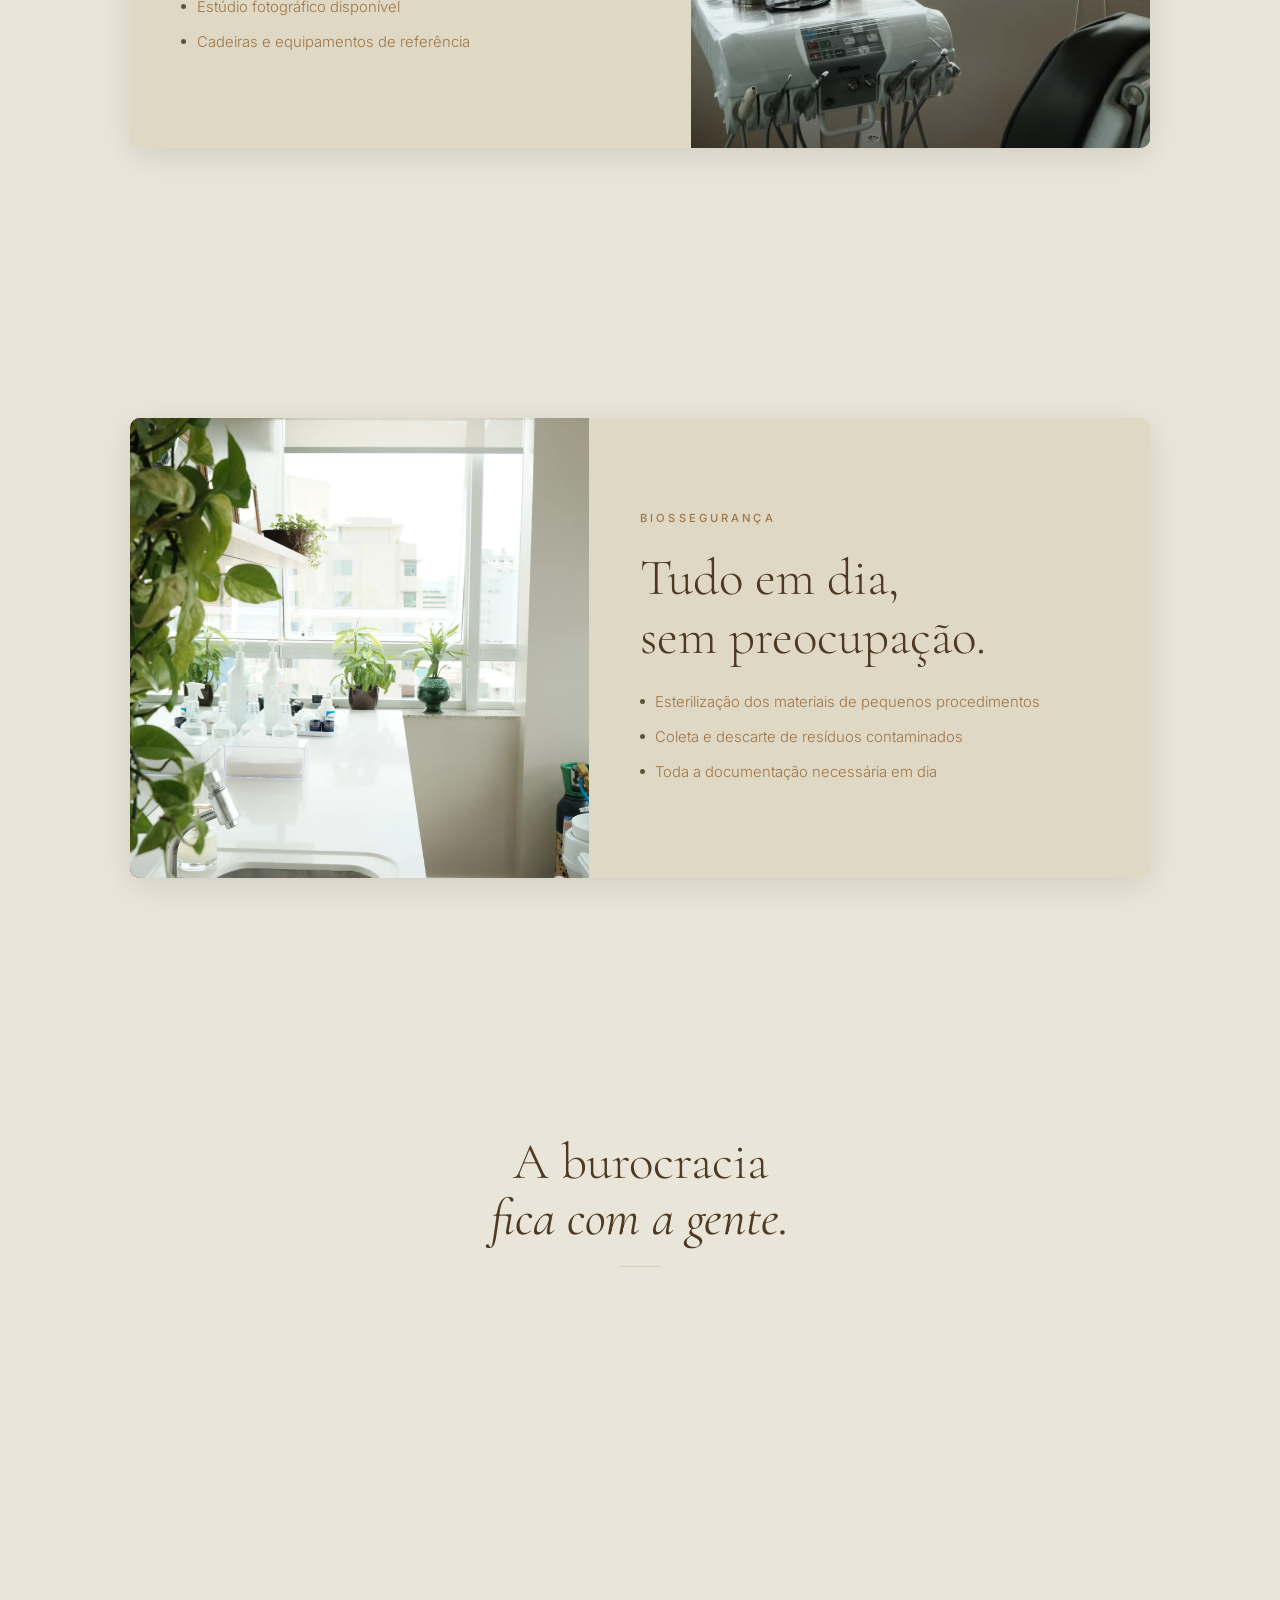
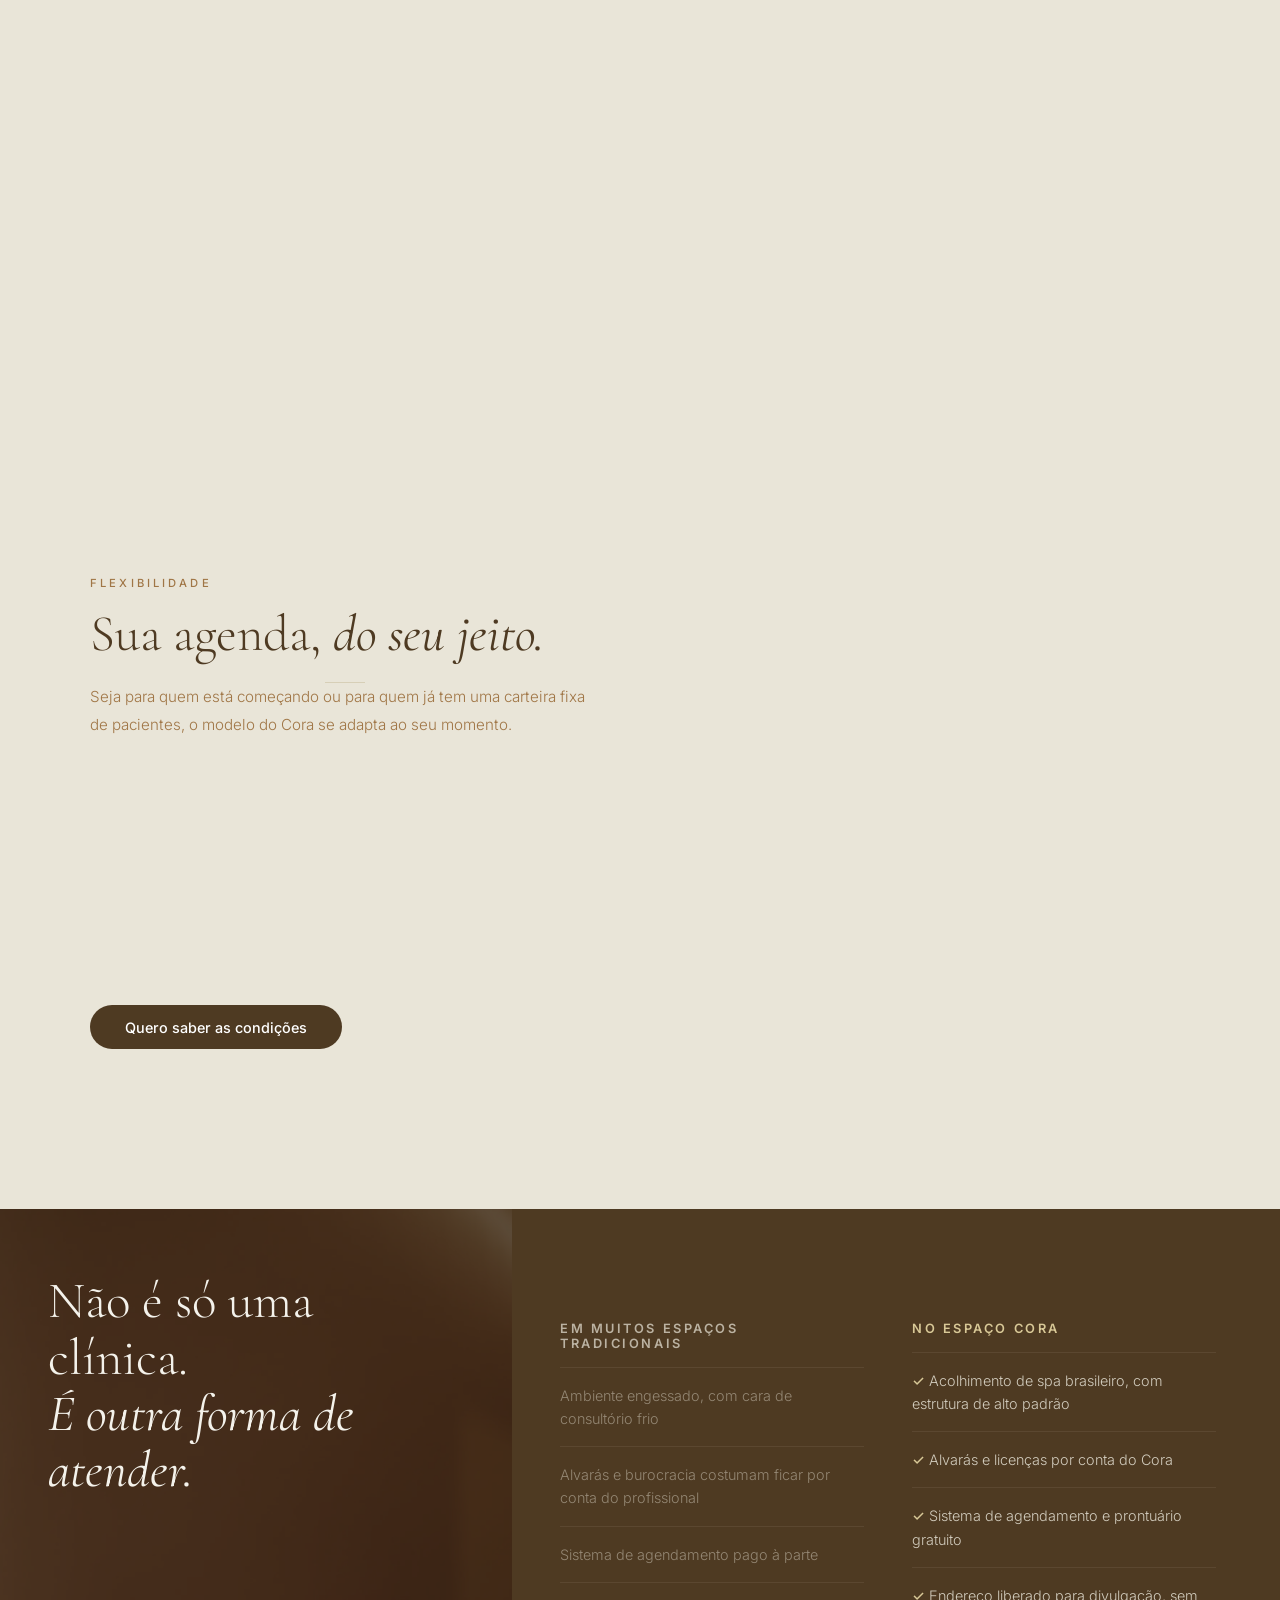
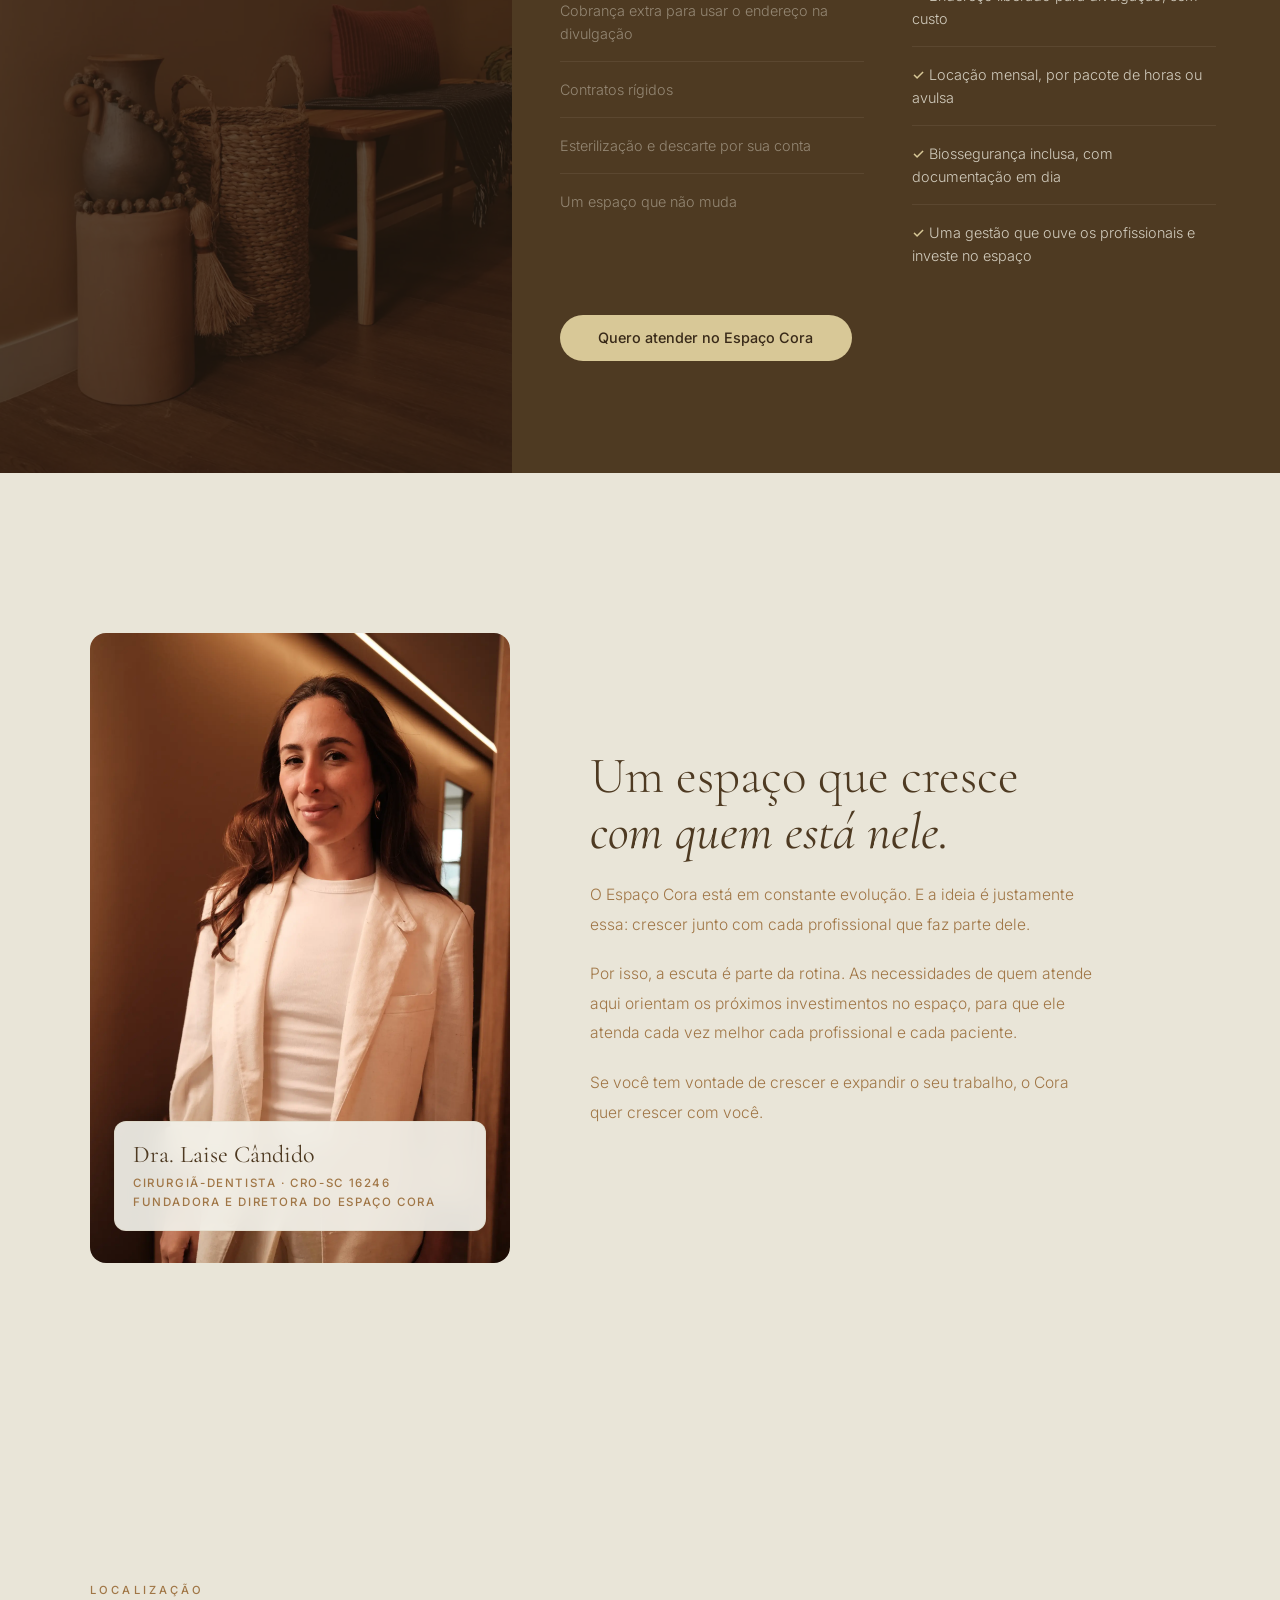
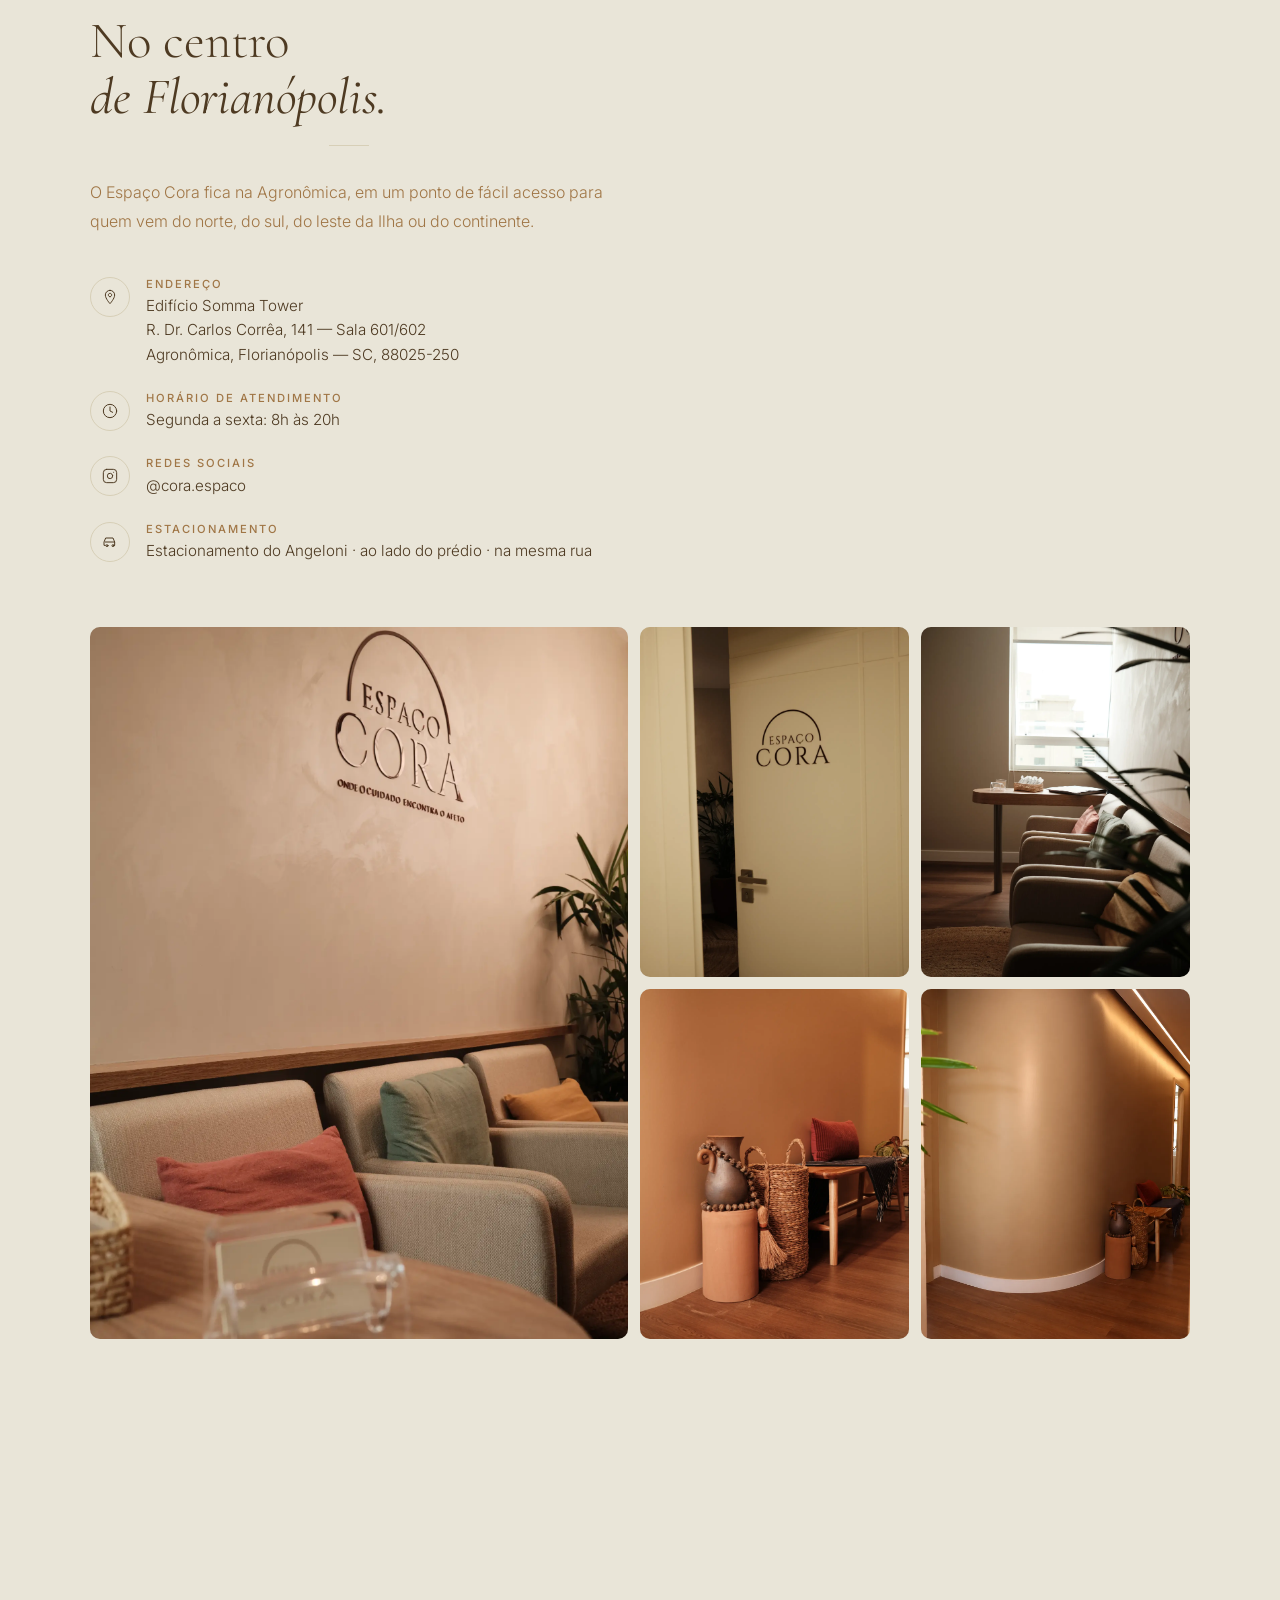
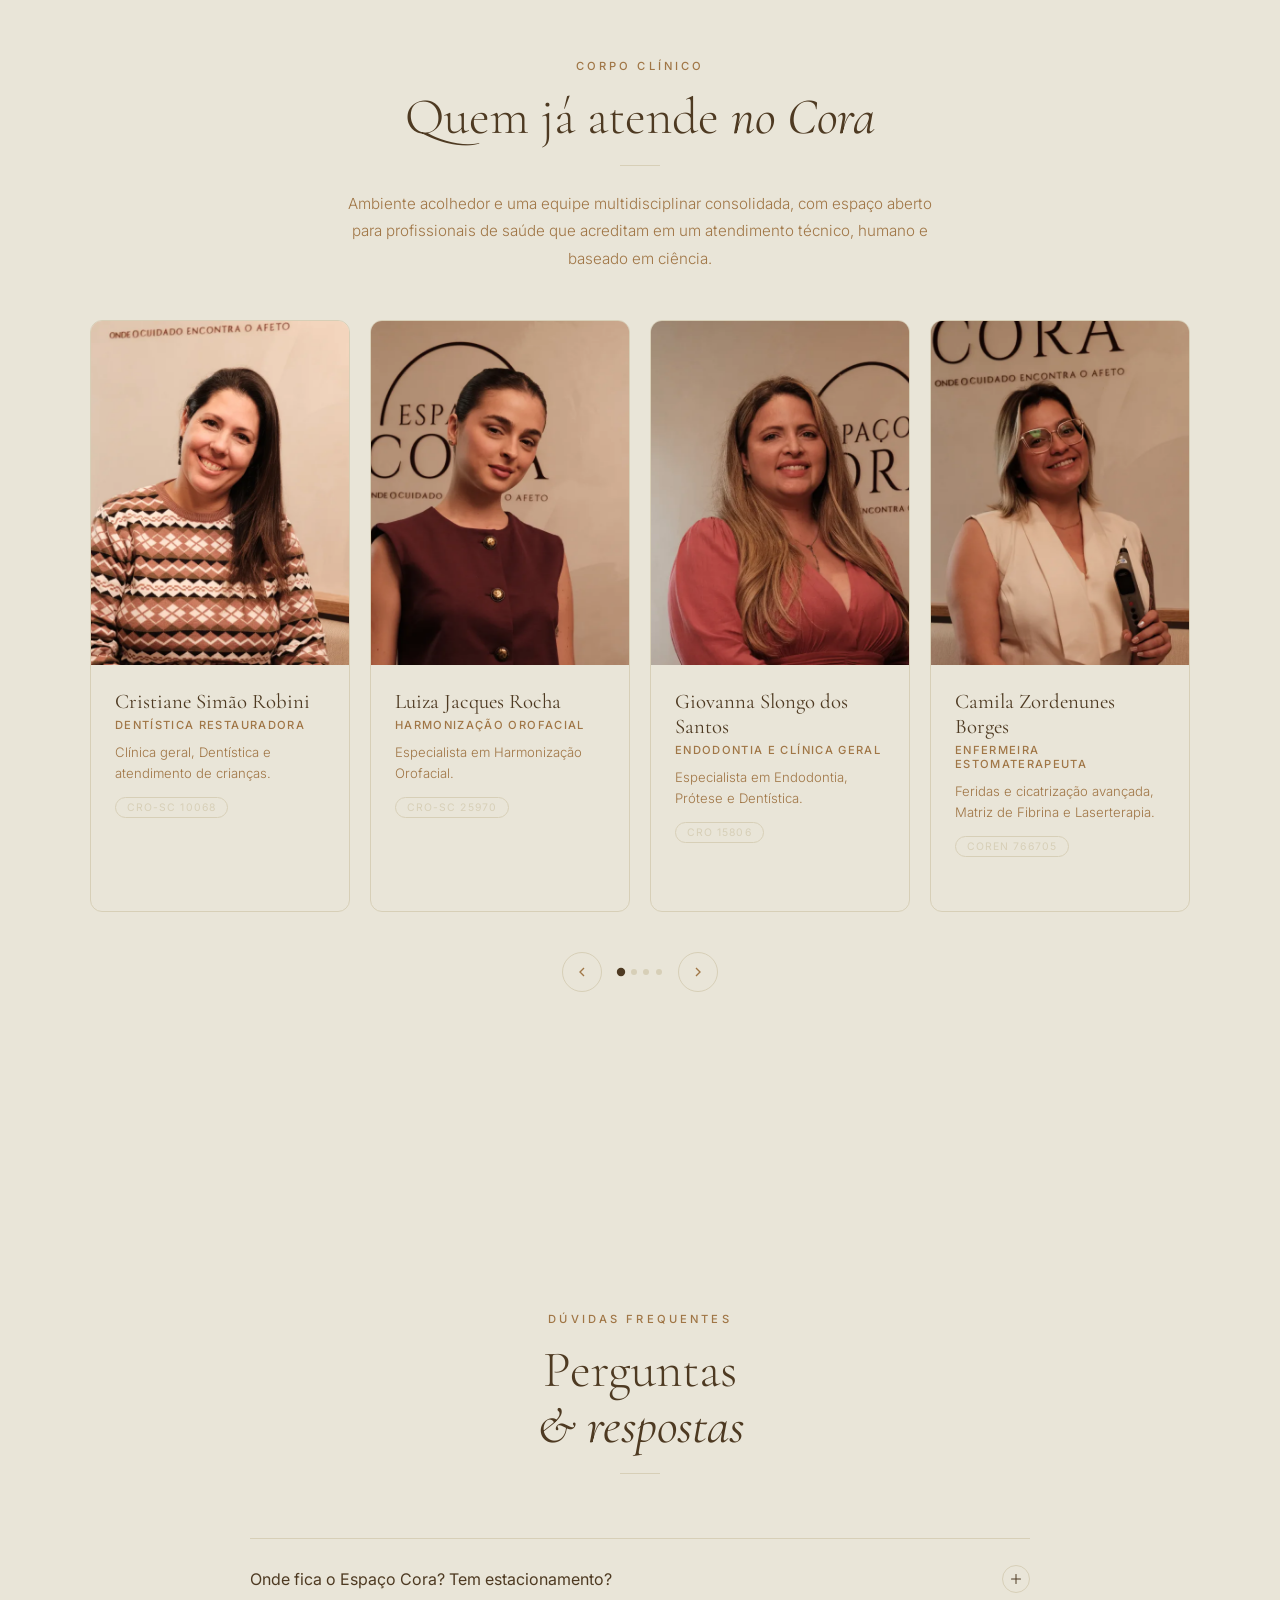
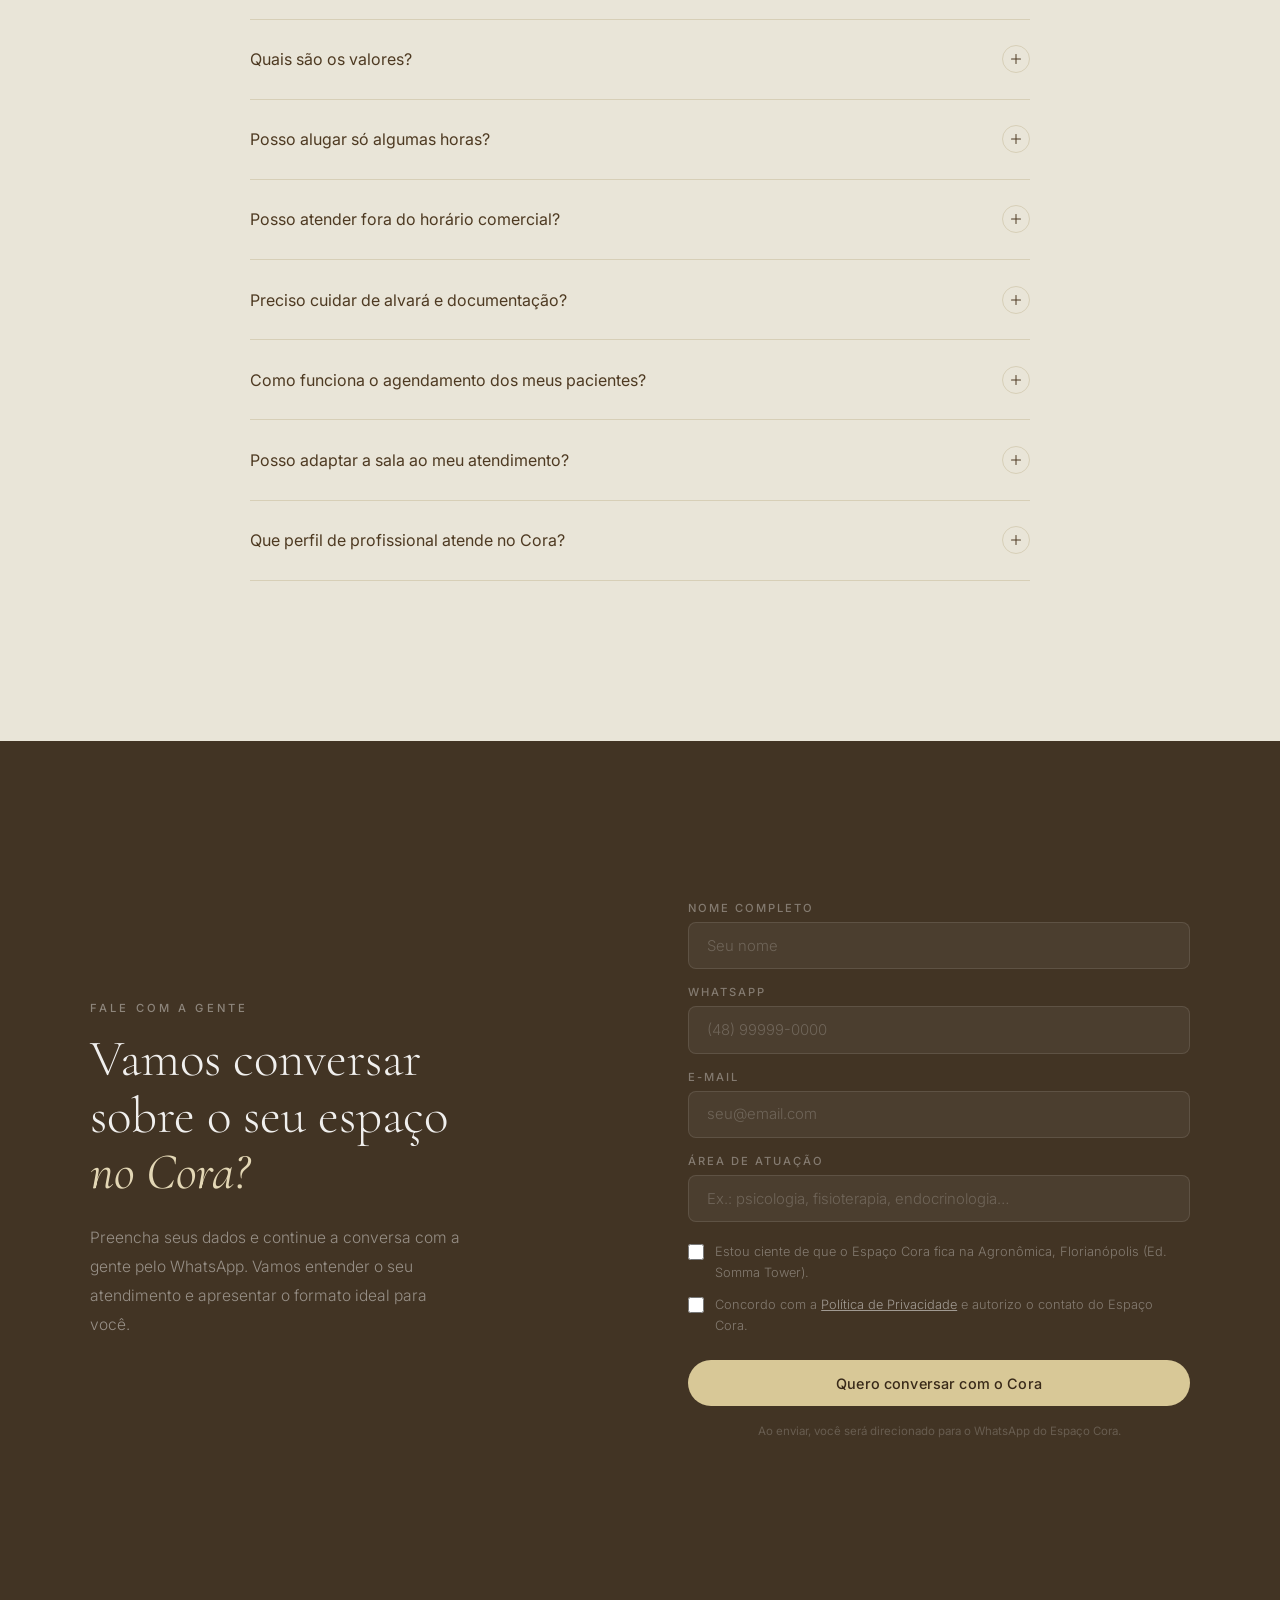
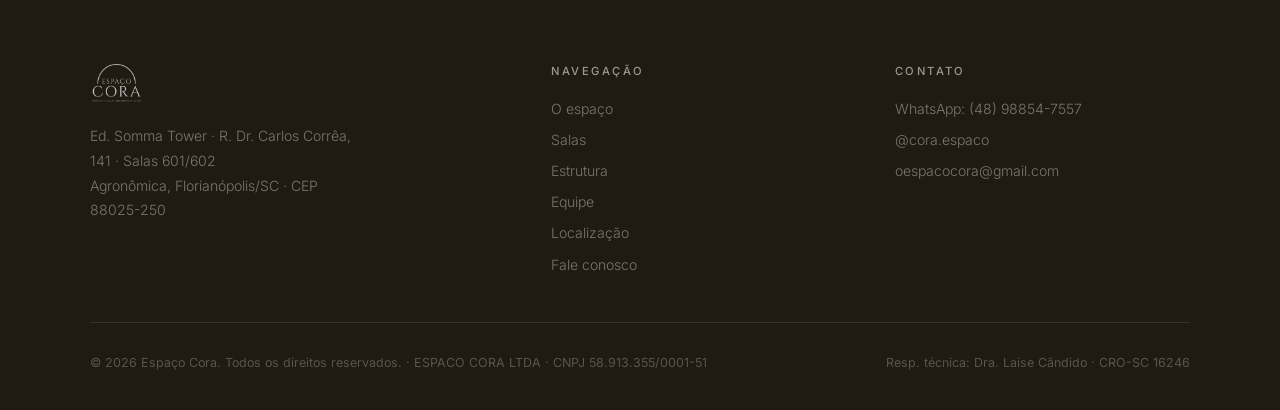
==== commit d5c7f2c3: "Ajustes da Laíse: espaços nos títulos no mobile, remove 'ainda é jovem' e oculta cards sem foto Co-A" ====
--- a/index.html
+++ b/index.html
@@ -1994,6 +1994,7 @@
       will-change: transform;
     }
 
+    .team-card[hidden] { display: none !important; }
     .team-card {
       flex: 0 0 calc((100% - 3.75rem) / 4);
       background: transparent;
@@ -3060,7 +3061,7 @@
       <div class="hero-content" id="heroContent">
         <p class="hero-eyebrow">Espaço Cora · Florianópolis, SC</p>
         <h1 class="hero-headline">
-          Um espaço de saúde com alma<br>de spa brasileiro e <em>estrutura completa</em><br>para você só se preocupar em atender.
+          Um espaço de saúde com alma <br>de spa brasileiro e <em>estrutura completa</em> <br>para você só se preocupar em atender.
         </h1>
         <p class="hero-sub">
           Consultórios equipados no coração de Florianópolis, com estrutura de alto padrão, zero burocracia e liberdade para você montar a sua agenda.
@@ -3088,7 +3089,7 @@
   <section class="services" id="salas">
 
     <div class="services-header">
-      <h2 class="section-title">Salas pensadas para<br><em>o seu tipo de atendimento.</em></h2>
+      <h2 class="section-title">Salas pensadas para <br><em>o seu tipo de atendimento.</em></h2>
       <div class="section-rule"></div>
       <p class="services-sub">São três salas, todas com vista, isolamento acústico e muito conforto para você e para o seu paciente.</p>
     </div>
@@ -3244,7 +3245,7 @@
     <div class="zero-inner">
 
       <div class="zero-header">
-        <h2 class="section-title">A burocracia<br><em>fica com a gente.</em></h2>
+        <h2 class="section-title">A burocracia <br><em>fica com a gente.</em></h2>
         <div class="section-rule"></div>
       </div>
 
@@ -3401,7 +3402,7 @@
       <img loading="lazy" class="comparativo-bg" src="Assets usados/imagem-comparativo.webp" alt="" />
       <div class="comparativo-bg-overlay"></div>
       <div class="comparativo-header">
-        <h2 class="section-title">Não é só uma clínica.<br><em>É outra forma de atender.</em></h2>
+        <h2 class="section-title">Não é só uma clínica. <br><em>É outra forma de atender.</em></h2>
       </div>
     </div>
     <div class="comparativo-inner">
@@ -3460,8 +3461,8 @@
       </div>
 
       <div class="crescer-text-col" id="crescerText">
-        <h2 class="section-title">Um espaço que cresce<br><em>com quem está nele.</em></h2>
-        <p class="crescer-p">O Espaço Cora ainda é jovem e está em constante evolução. E a ideia é justamente essa: crescer junto com cada profissional que faz parte dele.</p>
+        <h2 class="section-title">Um espaço que cresce <br><em>com quem está nele.</em></h2>
+        <p class="crescer-p">O Espaço Cora está em constante evolução. E a ideia é justamente essa: crescer junto com cada profissional que faz parte dele.</p>
         <p class="crescer-p">Por isso, a escuta é parte da rotina. As necessidades de quem atende aqui orientam os próximos investimentos no espaço, para que ele atenda cada vez melhor cada profissional e cada paciente.</p>
         <p class="crescer-p">Se você tem vontade de crescer e expandir o seu trabalho, o Cora quer crescer com você.</p>
       </div>
@@ -3482,7 +3483,7 @@
 
           <div class="structure-text" id="structureText">
             <span class="section-eyebrow">Localização</span>
-            <h2 class="section-title">No centro<br> <em>de Florianópolis.</em></h2>
+            <h2 class="section-title">No centro <br> <em>de Florianópolis.</em></h2>
             <div class="section-rule"></div>
             <p class="structure-desc">
               O Espaço Cora fica na Agronômica, em um ponto de fácil acesso para quem vem do norte, do sul, do leste da Ilha ou do continente.
@@ -3600,7 +3601,7 @@
             </div>
           </div>
 
-          <div class="team-card">
+          <div class="team-card" hidden data-sem-foto>
             <div class="team-card-img"><div class="team-card-placeholder"><svg viewBox="0 0 24 24"><circle cx="12" cy="8" r="4"/><path d="M4 20c0-4 3.6-7 8-7s8 3 8 7"/></svg><span>Foto</span></div></div>
             <div class="team-card-body">
               <p class="team-card-name">Maria Luisa Seixas Silva</p>
@@ -3630,7 +3631,7 @@
             </div>
           </div>
 
-          <div class="team-card">
+          <div class="team-card" hidden data-sem-foto>
             <div class="team-card-img"><div class="team-card-placeholder"><svg viewBox="0 0 24 24"><circle cx="12" cy="8" r="4"/><path d="M4 20c0-4 3.6-7 8-7s8 3 8 7"/></svg><span>Foto</span></div></div>
             <div class="team-card-body">
               <p class="team-card-name">Monique Ariadine B. de Castro</p>
@@ -3660,7 +3661,7 @@
             </div>
           </div>
 
-          <div class="team-card">
+          <div class="team-card" hidden data-sem-foto>
             <div class="team-card-img"><div class="team-card-placeholder"><svg viewBox="0 0 24 24"><circle cx="12" cy="8" r="4"/><path d="M4 20c0-4 3.6-7 8-7s8 3 8 7"/></svg><span>Foto</span></div></div>
             <div class="team-card-body">
               <p class="team-card-name">Gabriela Schurhaus</p>
@@ -3690,7 +3691,7 @@
             </div>
           </div>
 
-          <div class="team-card">
+          <div class="team-card" hidden data-sem-foto>
             <div class="team-card-img"><div class="team-card-placeholder"><svg viewBox="0 0 24 24"><circle cx="12" cy="8" r="4"/><path d="M4 20c0-4 3.6-7 8-7s8 3 8 7"/></svg><span>Foto</span></div></div>
             <div class="team-card-body">
               <p class="team-card-name">Ana Beatriz S. Lima Avila</p>
@@ -3700,7 +3701,7 @@
             </div>
           </div>
 
-          <div class="team-card">
+          <div class="team-card" hidden data-sem-foto>
             <div class="team-card-img"><div class="team-card-placeholder"><svg viewBox="0 0 24 24"><circle cx="12" cy="8" r="4"/><path d="M4 20c0-4 3.6-7 8-7s8 3 8 7"/></svg><span>Foto</span></div></div>
             <div class="team-card-body">
               <p class="team-card-name">Janaína de Souza Barbosa</p>
@@ -3781,7 +3782,7 @@
 
       <div class="faq-header">
         <span class="section-eyebrow">Dúvidas frequentes</span>
-        <h2 class="section-title">Perguntas<br><em>& respostas</em></h2>
+        <h2 class="section-title">Perguntas <br><em>& respostas</em></h2>
         <div class="section-rule"></div>
       </div>
 
@@ -3878,7 +3879,7 @@
 
       <div class="cta-final-text" id="ctaText">
         <span class="section-eyebrow">Fale com a gente</span>
-        <h2 class="cta-final-headline">Vamos conversar<br>sobre o seu espaço<br> <em>no Cora?</em></h2>
+        <h2 class="cta-final-headline">Vamos conversar <br>sobre o seu espaço <br> <em>no Cora?</em></h2>
         <p class="cta-final-sub">
           Preencha seus dados e continue a conversa com a gente pelo WhatsApp. Vamos entender o seu atendimento e apresentar o formato ideal para você.
         </p>
@@ -4145,7 +4146,7 @@
     const teamDotsWrap = document.getElementById('teamDots');
     const teamPrevBtn  = document.getElementById('teamPrev');
     const teamNextBtn  = document.getElementById('teamNext');
-    const teamCards    = teamTrack.querySelectorAll('.team-card');
+    const teamCards    = teamTrack.querySelectorAll('.team-card:not([hidden])');
     const TEAM_PER_PAGE = window.innerWidth <= 768 ? 1 : 3;
     const teamPages    = Math.ceil(teamCards.length / TEAM_PER_PAGE);
     let teamPage       = 0;
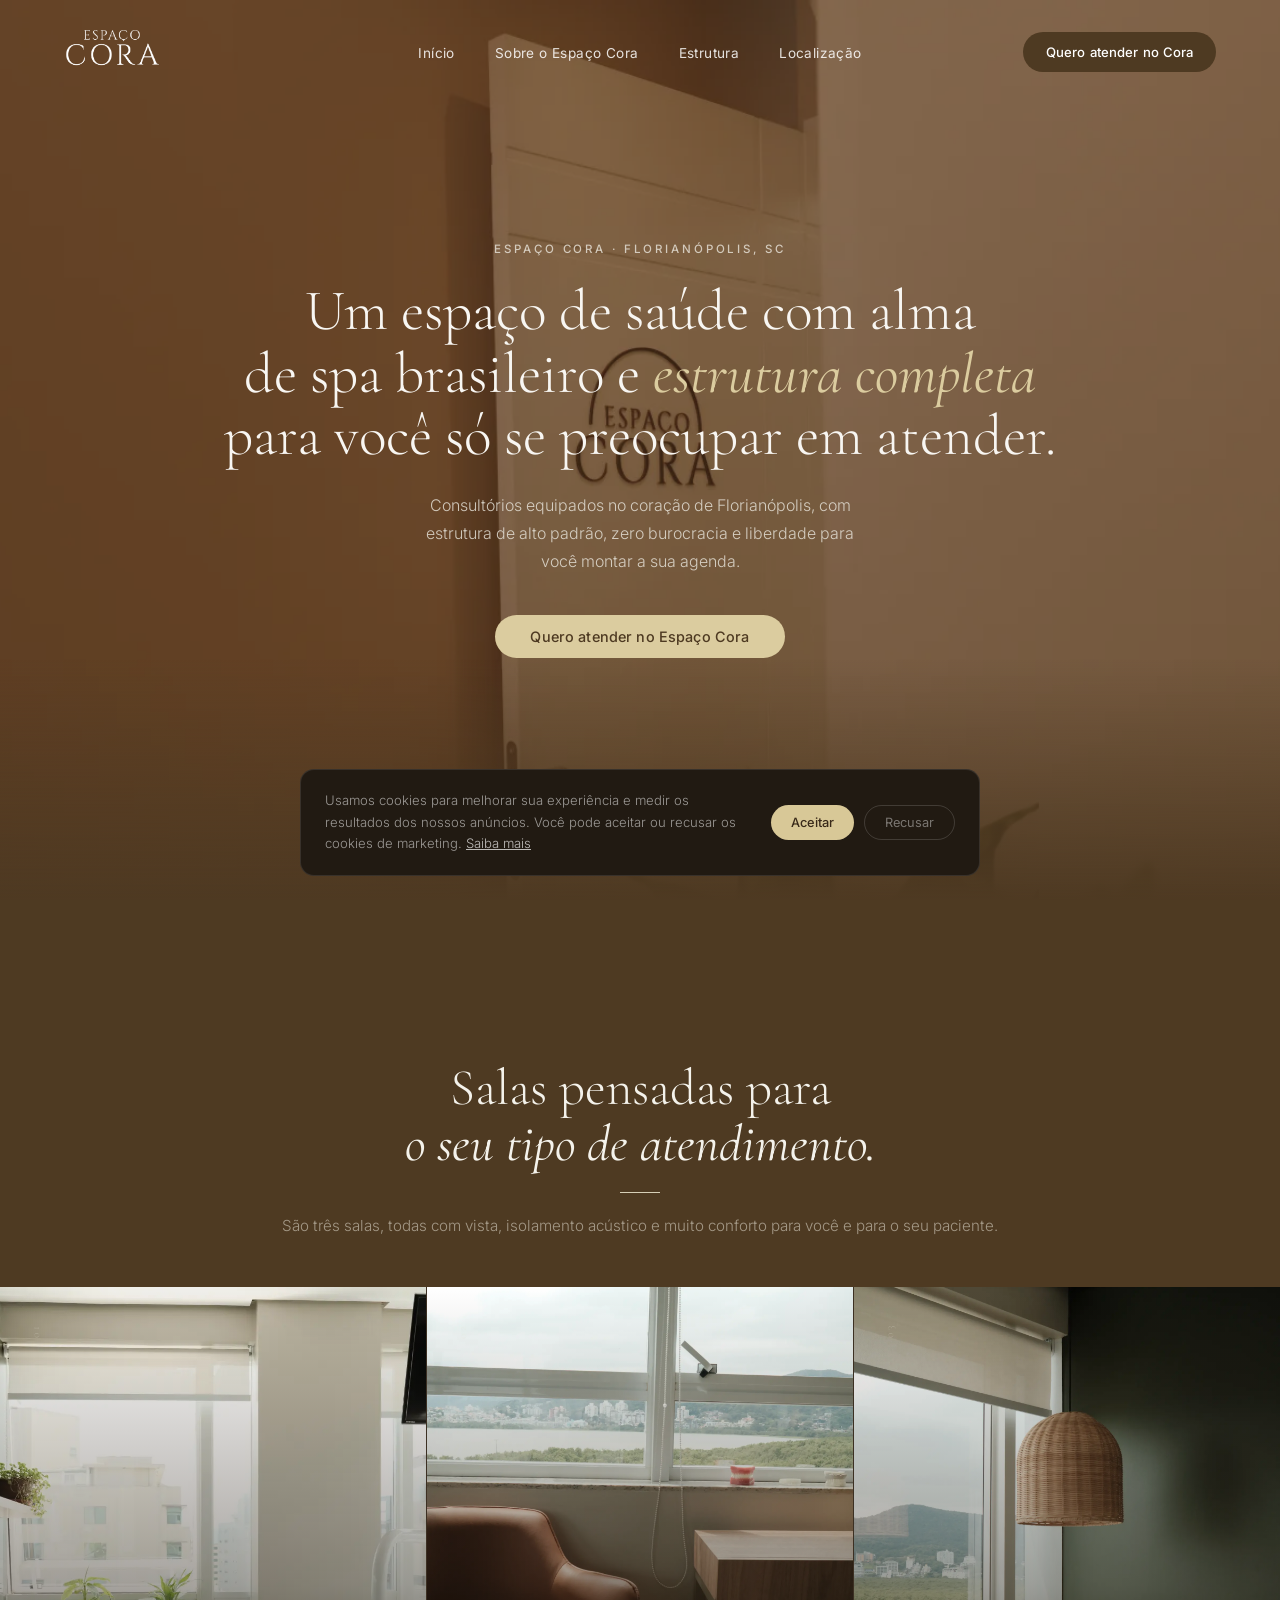
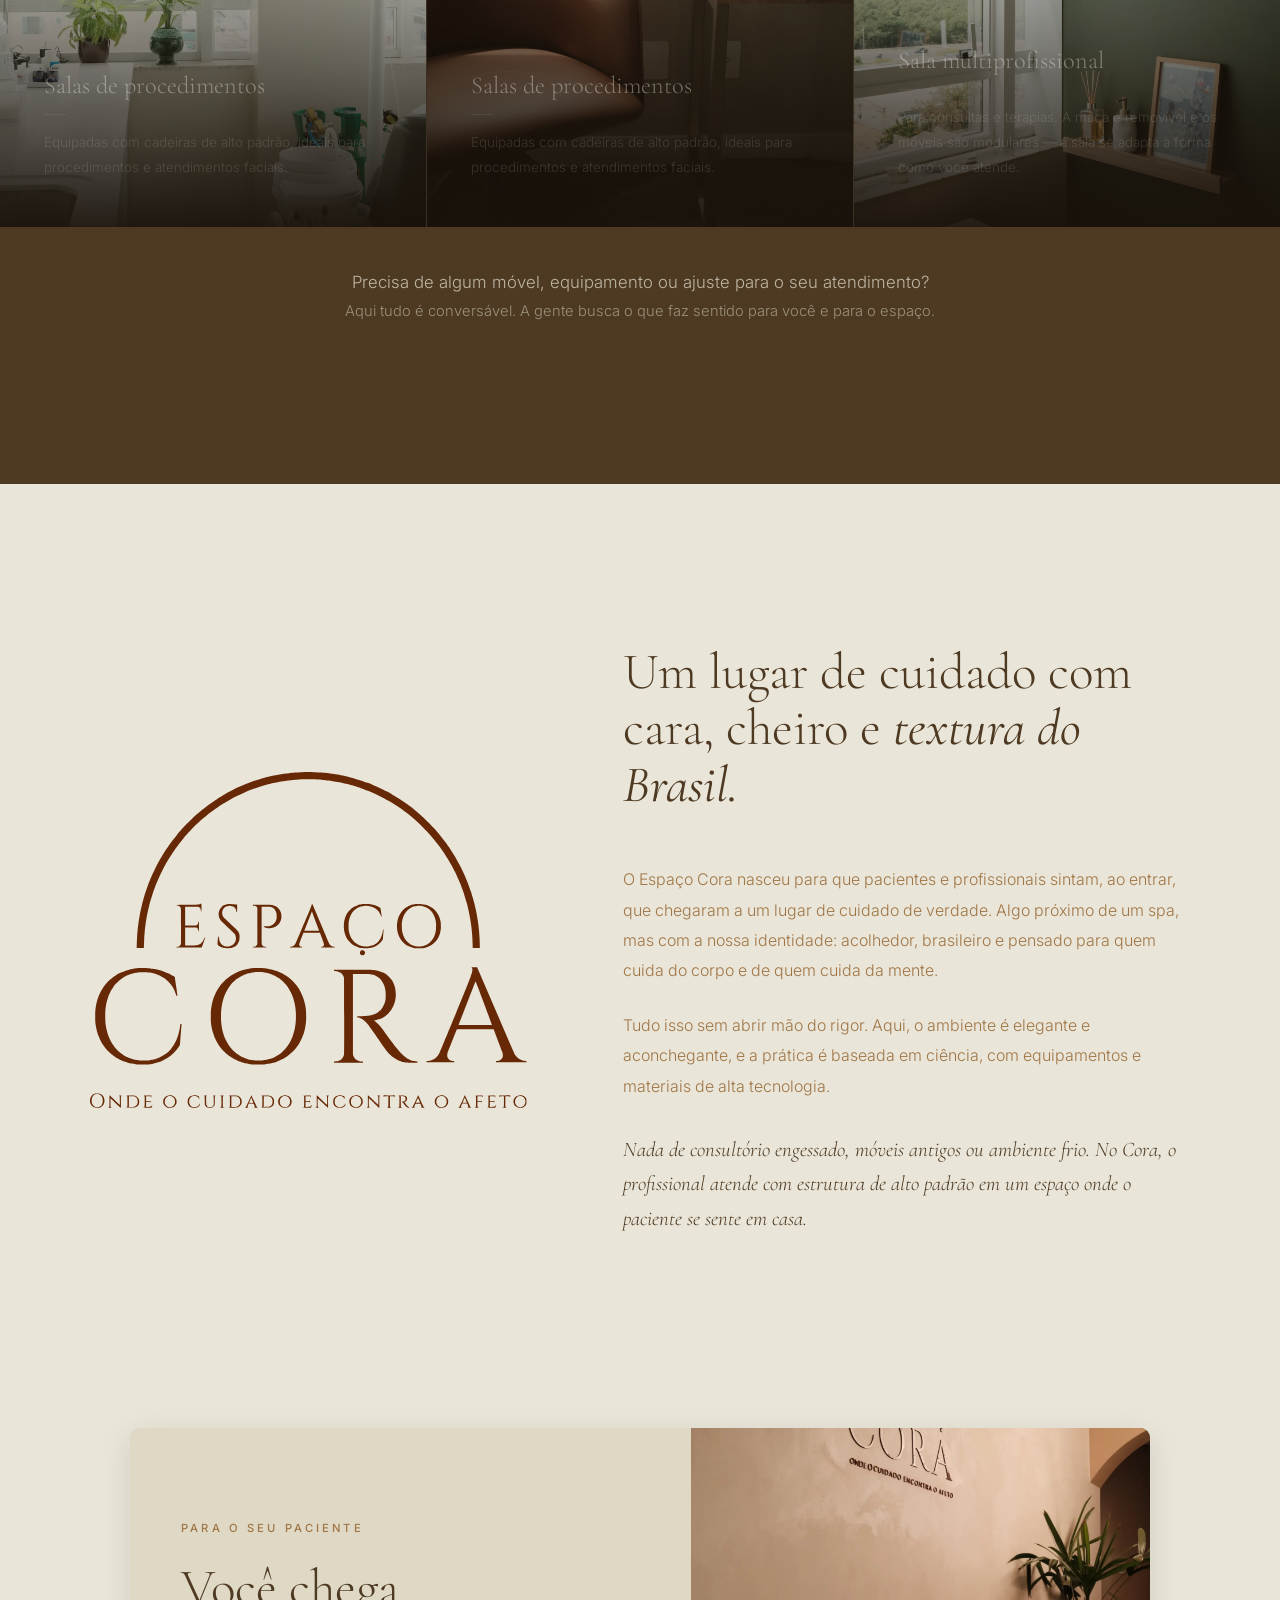
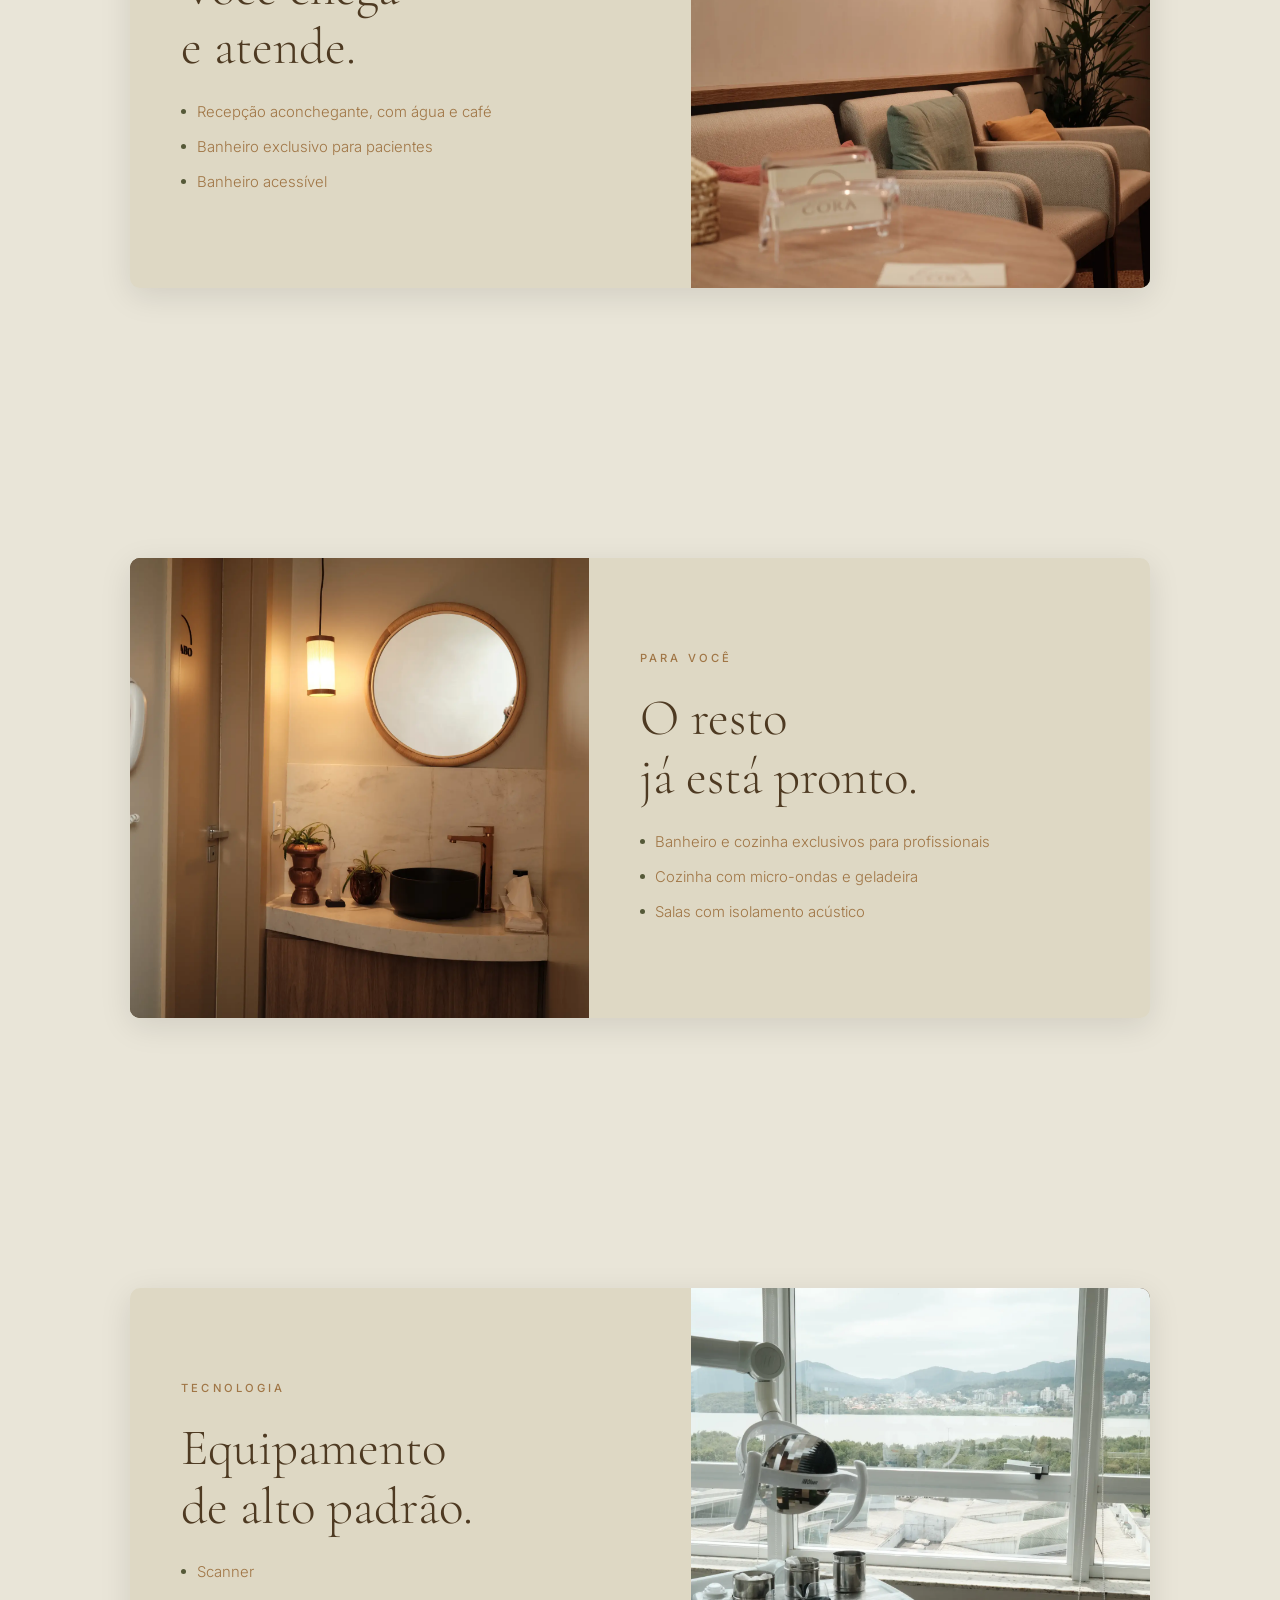
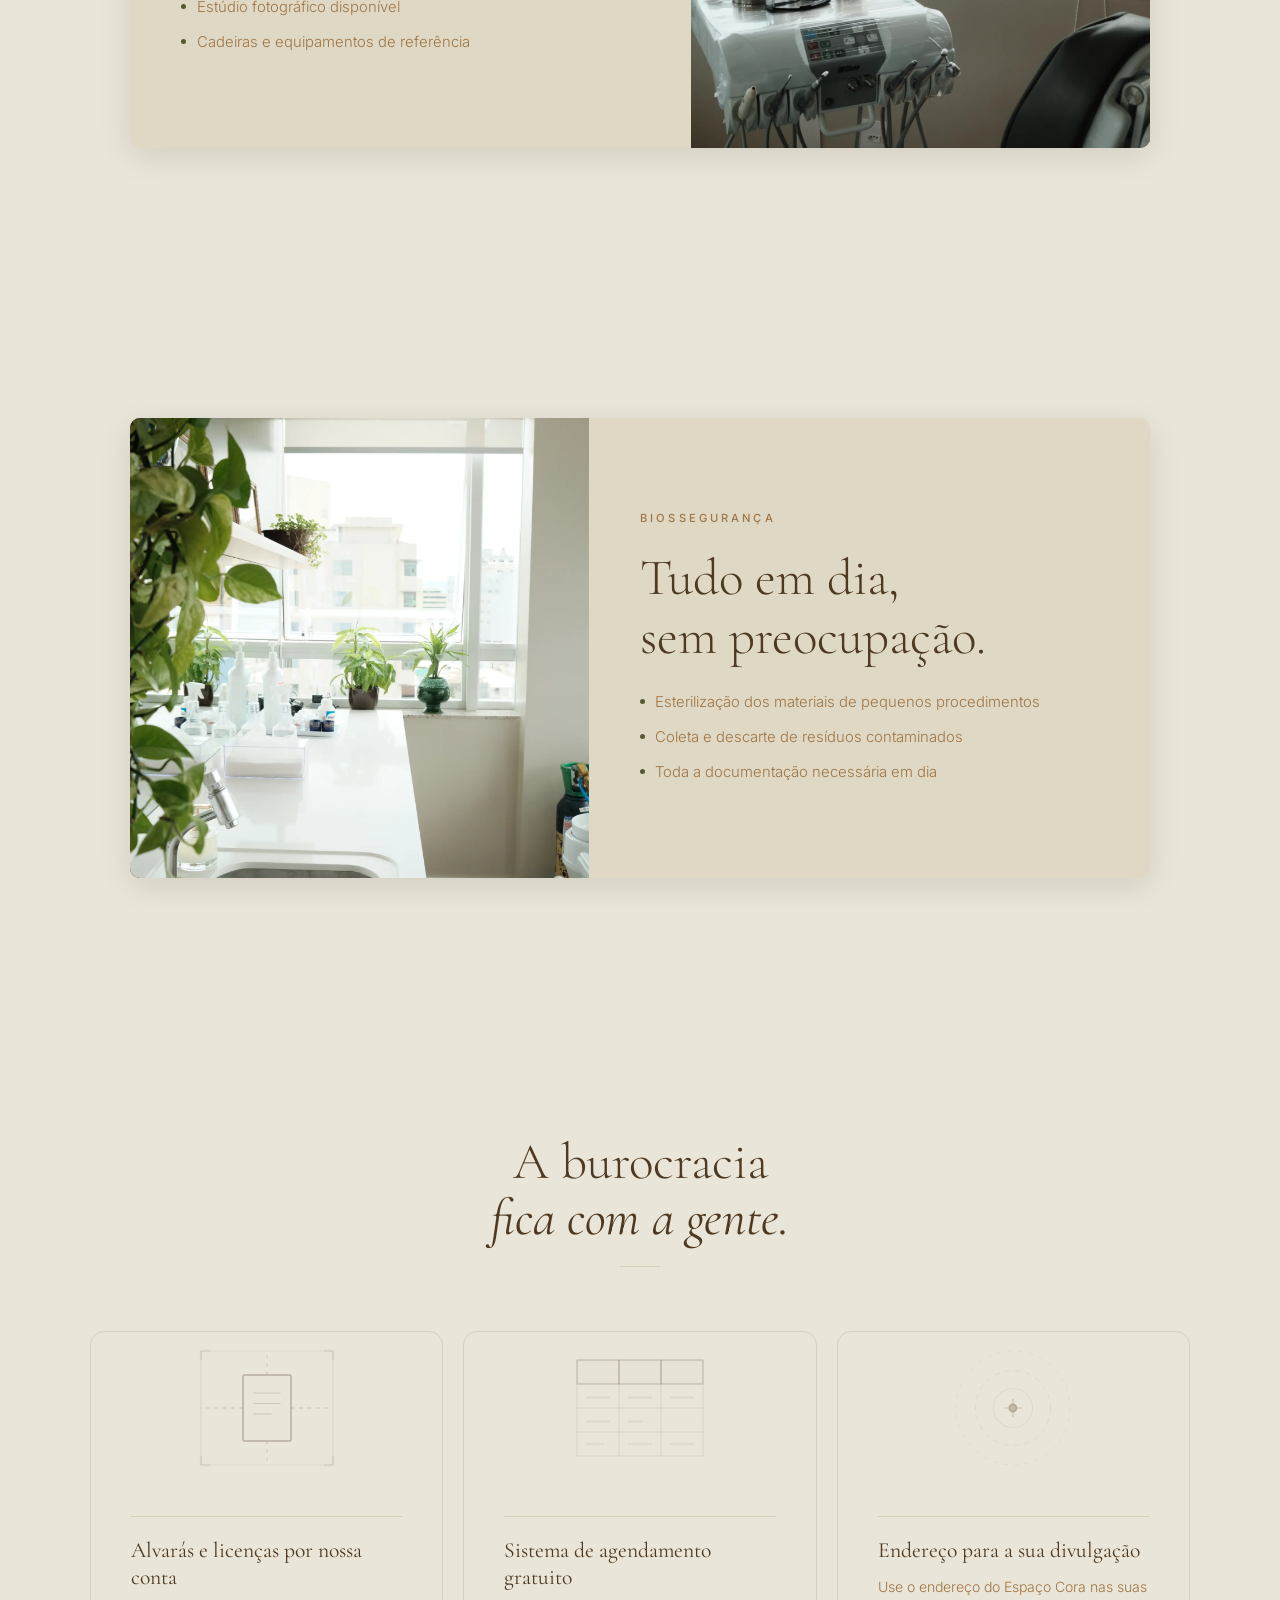
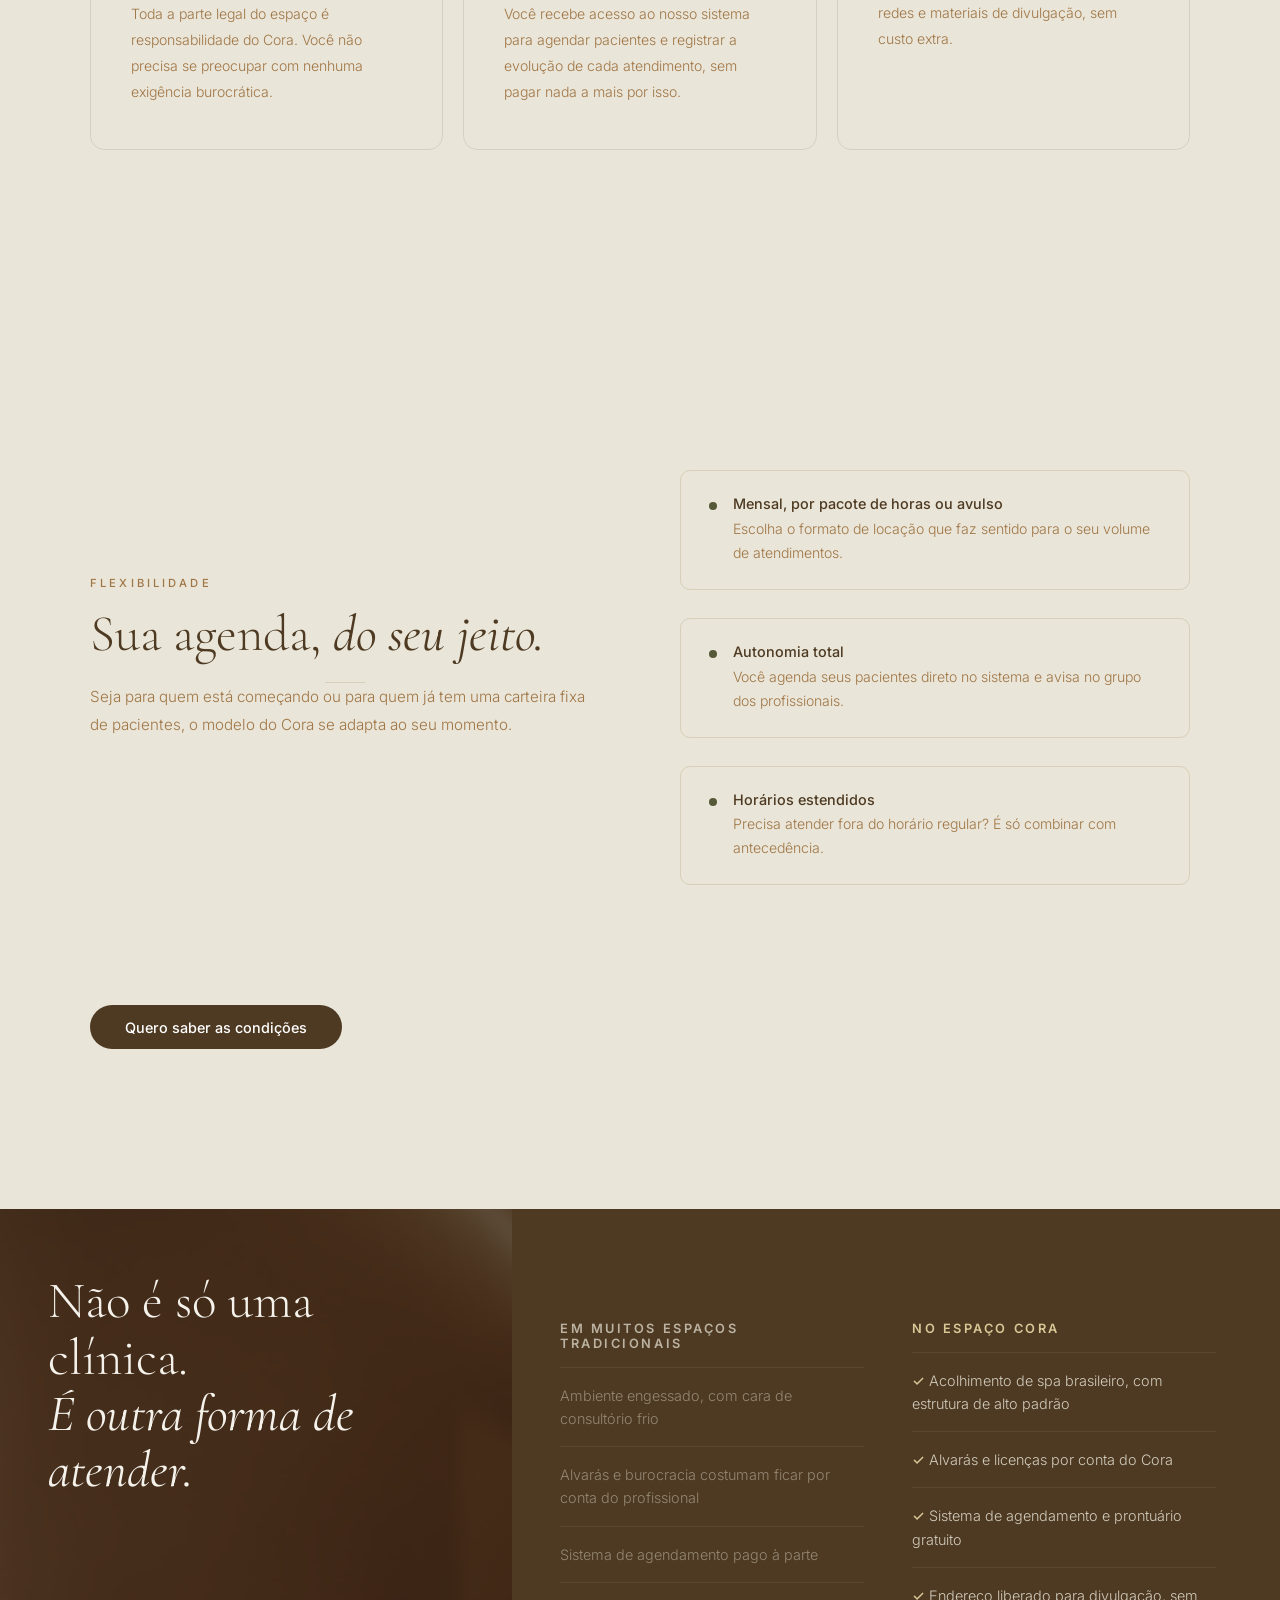
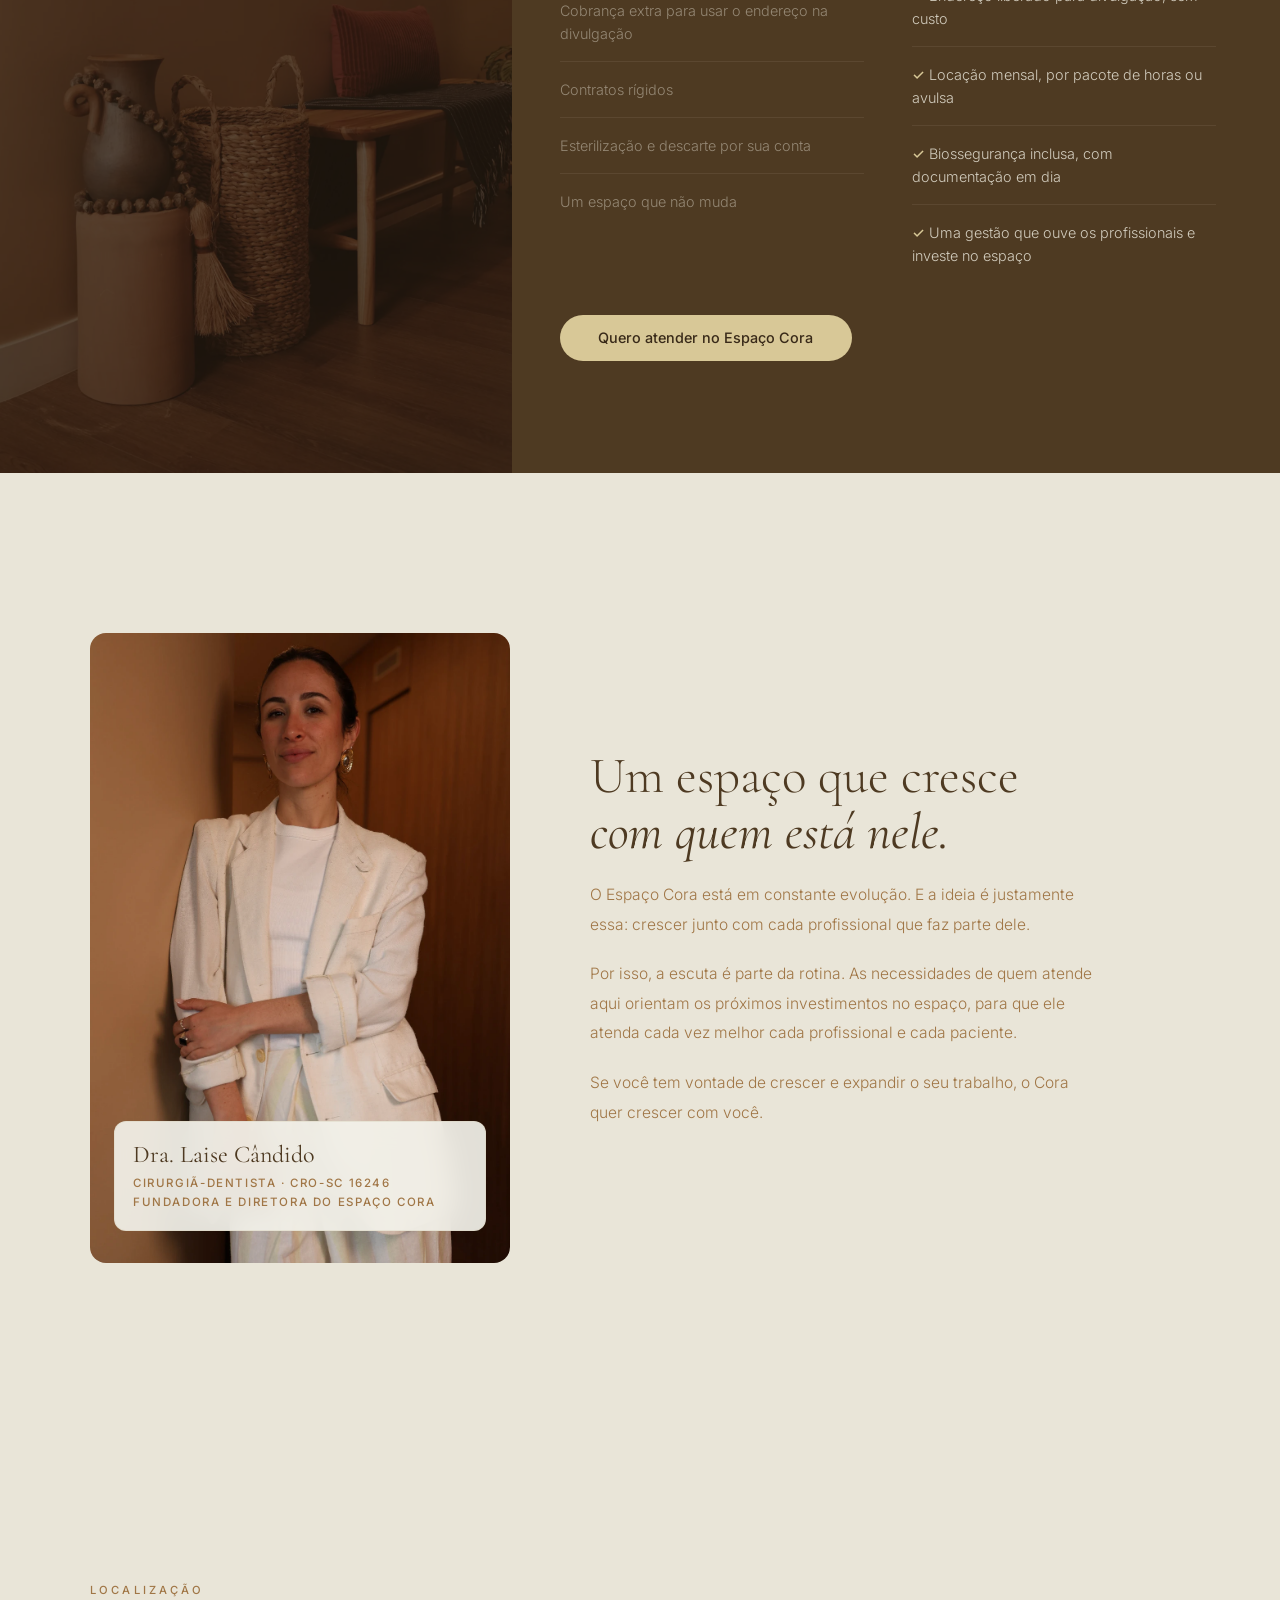
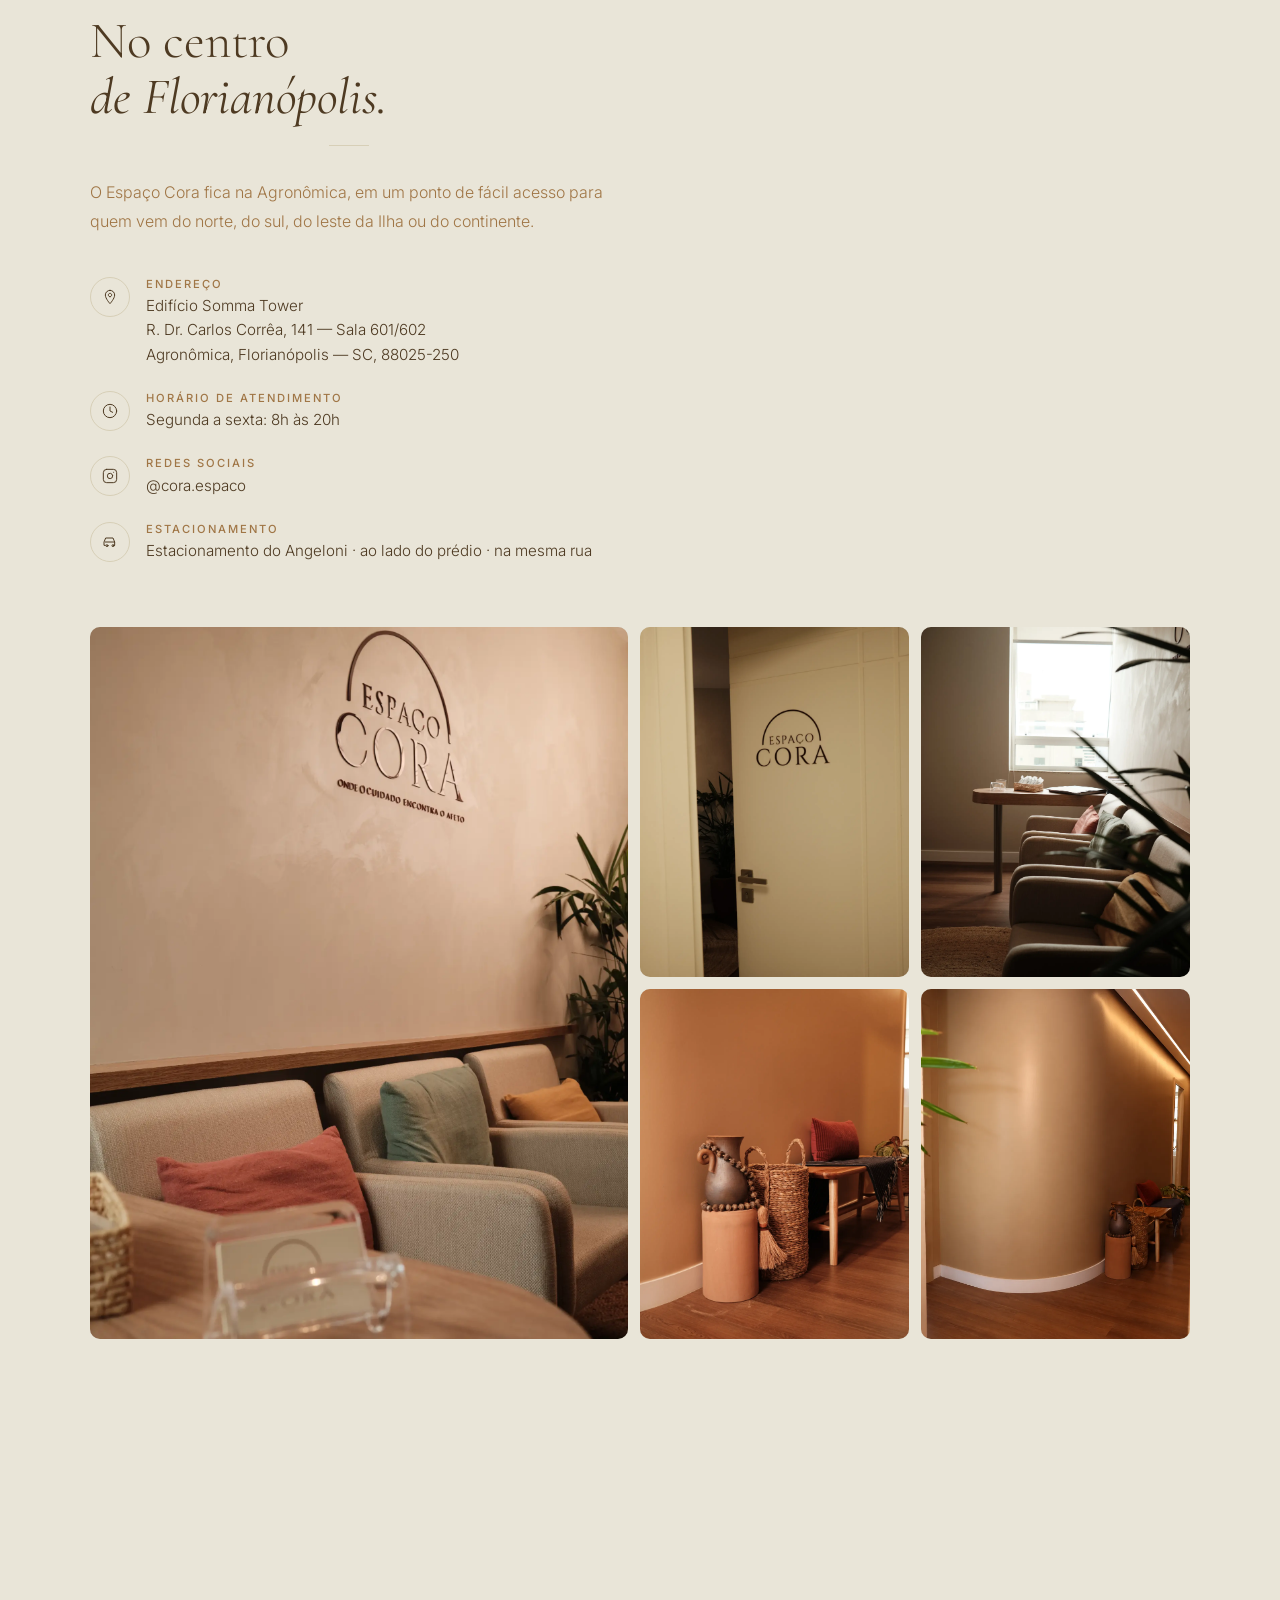
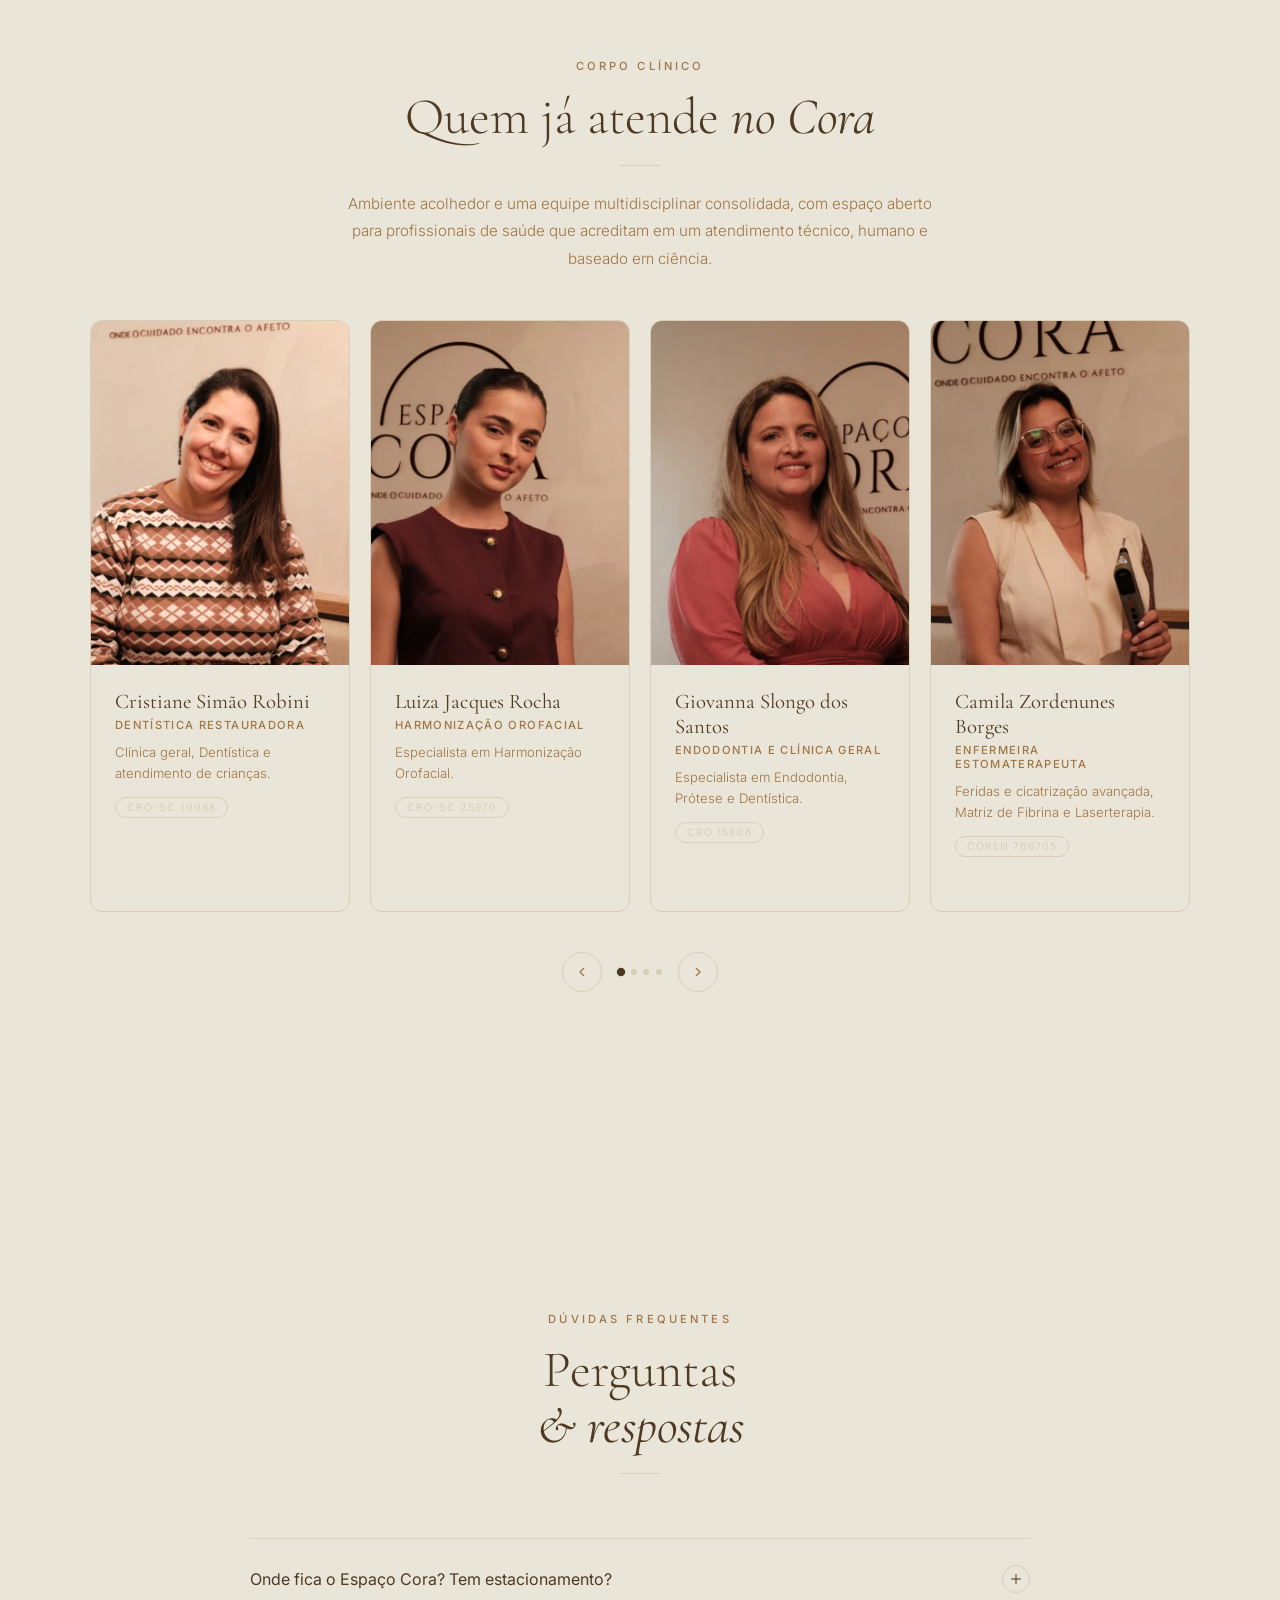
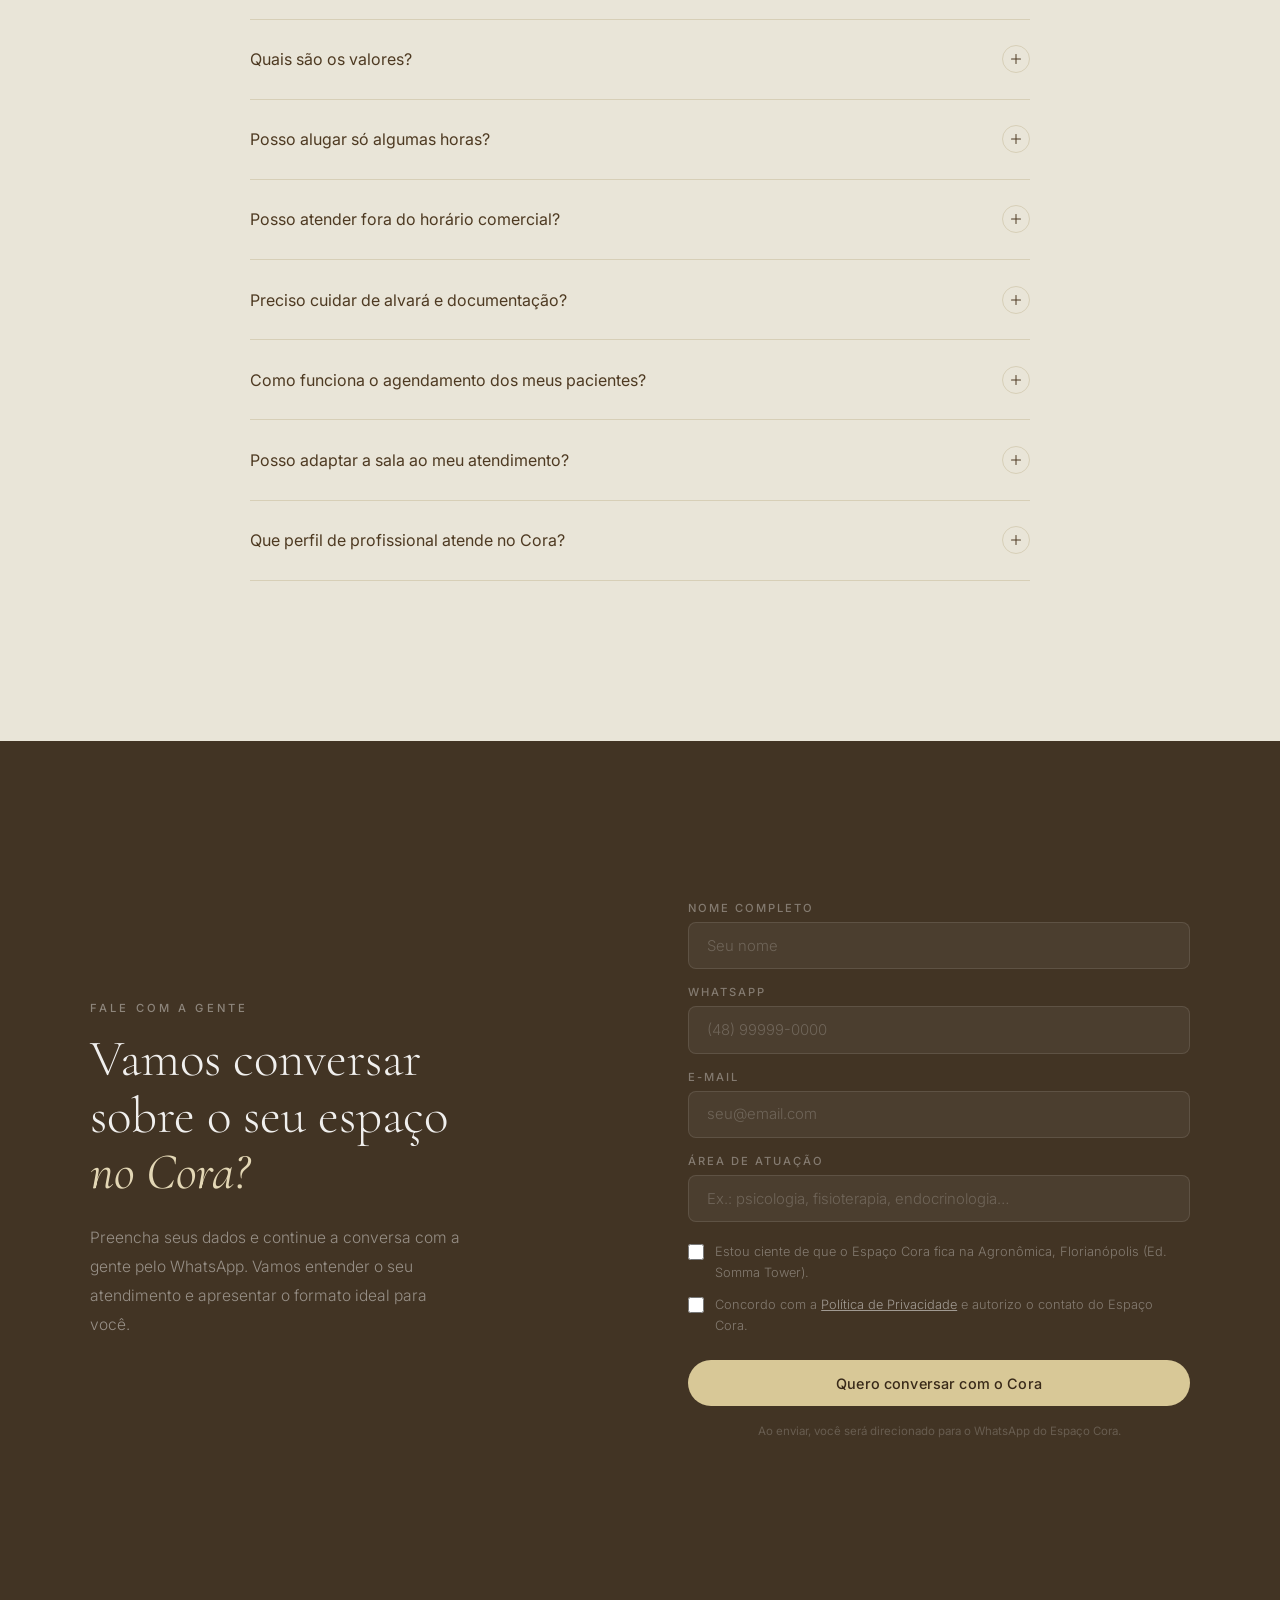
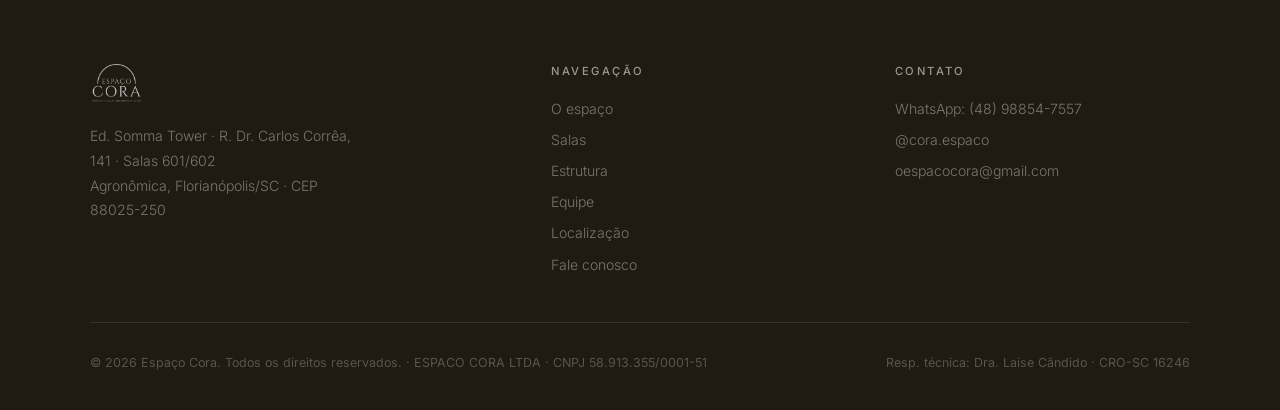
==== commit 91f3f06b: "Troca a foto da Dra. Laíse na seção 'Um espaço que cresce' Co-Authored-By: Claude Opus 5.5 <noreply@" ====
--- a/index.html
+++ b/index.html
@@ -3450,7 +3450,7 @@
       <div class="crescer-card" id="crescerCard">
         <div class="crescer-card-img">
           <img
-            src="Assets usados/EmptyName 1.webp"
+            src="Assets usados/Laise Candido.webp"
             alt="Dra. Laise Cândido"
           />
         </div>
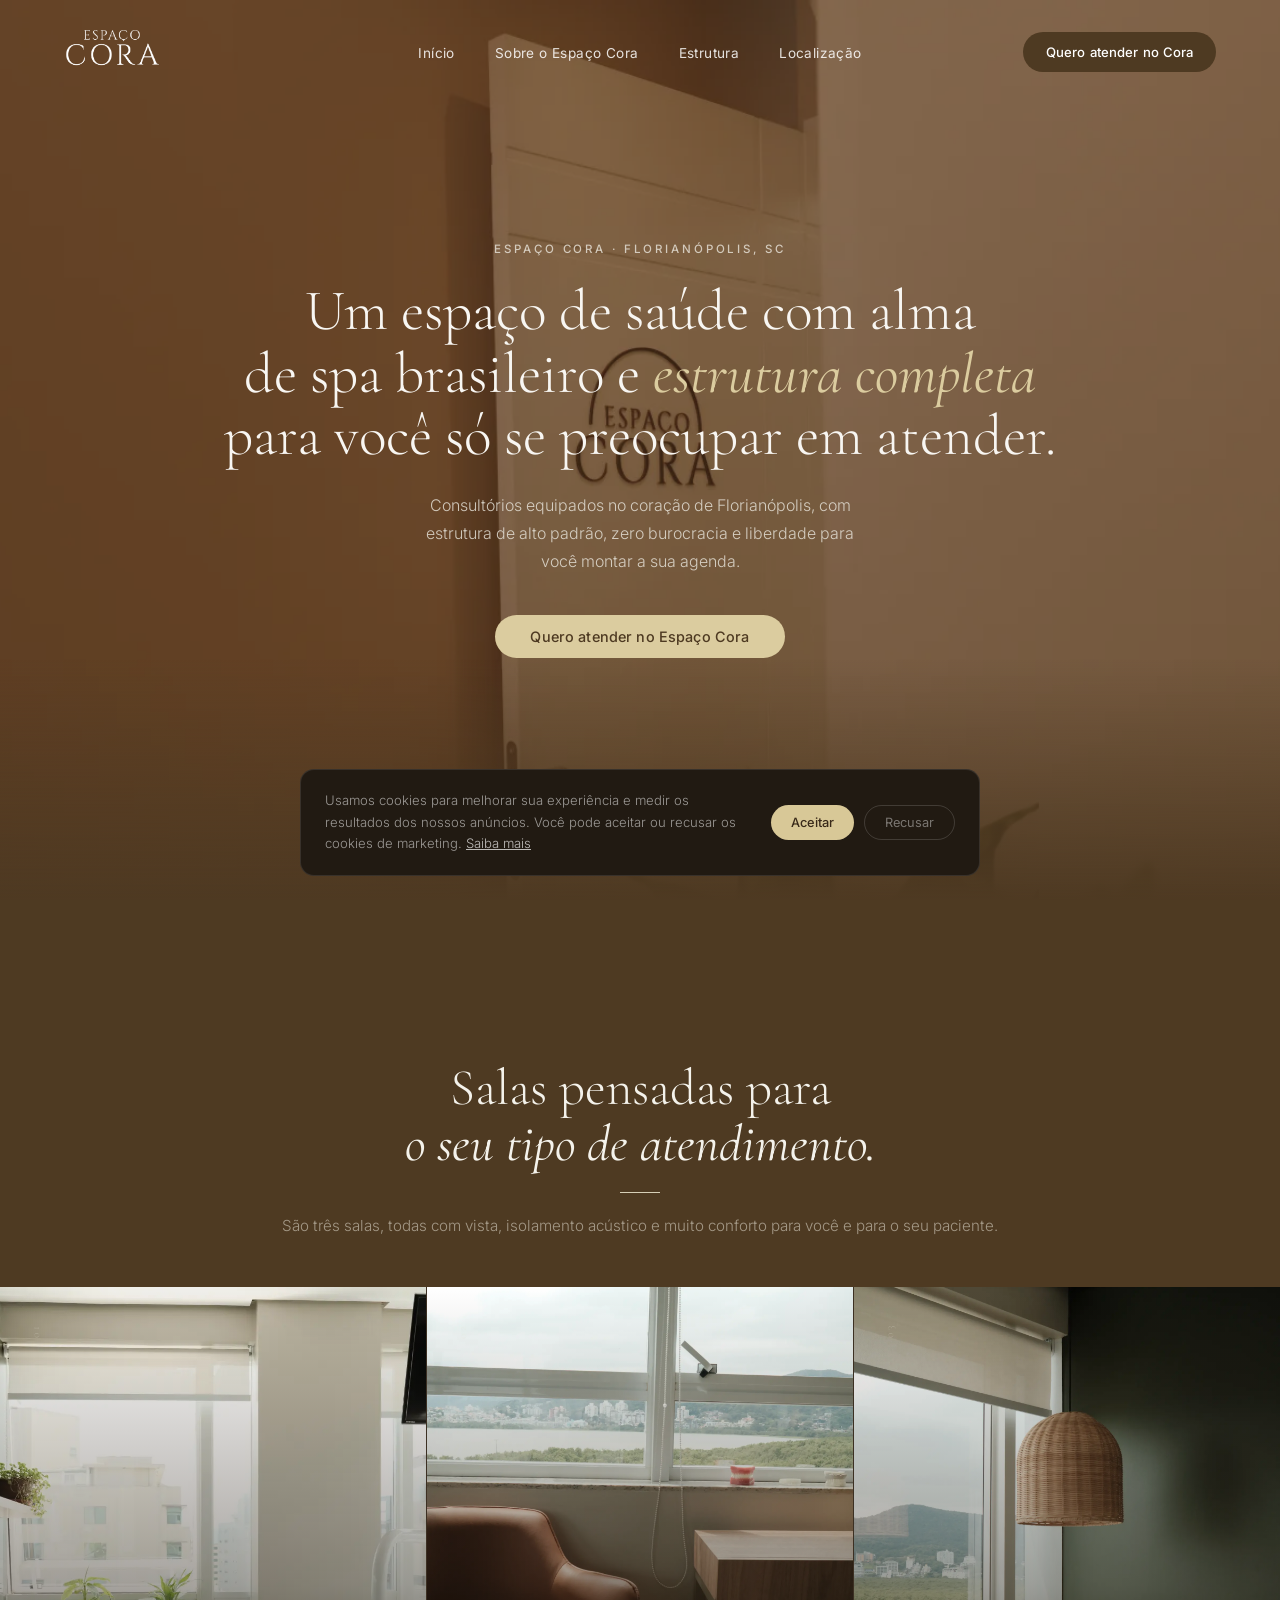
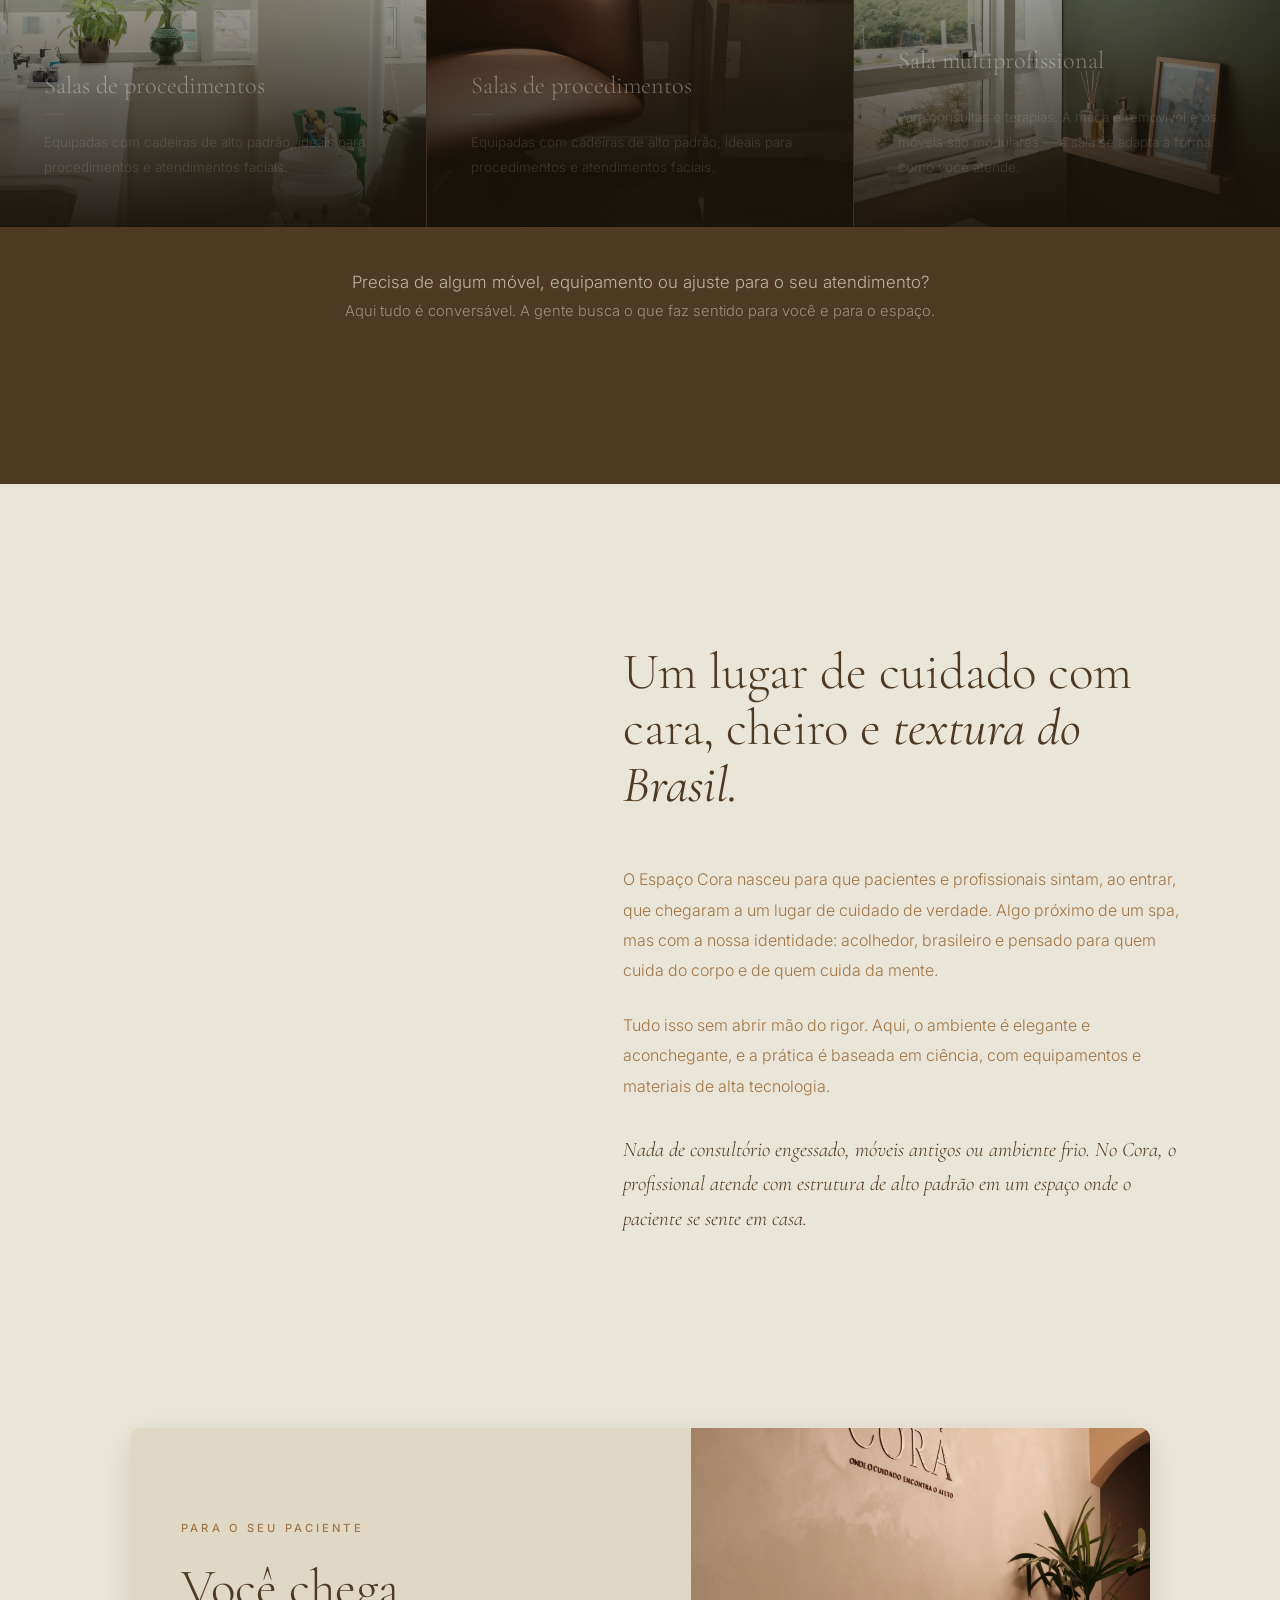
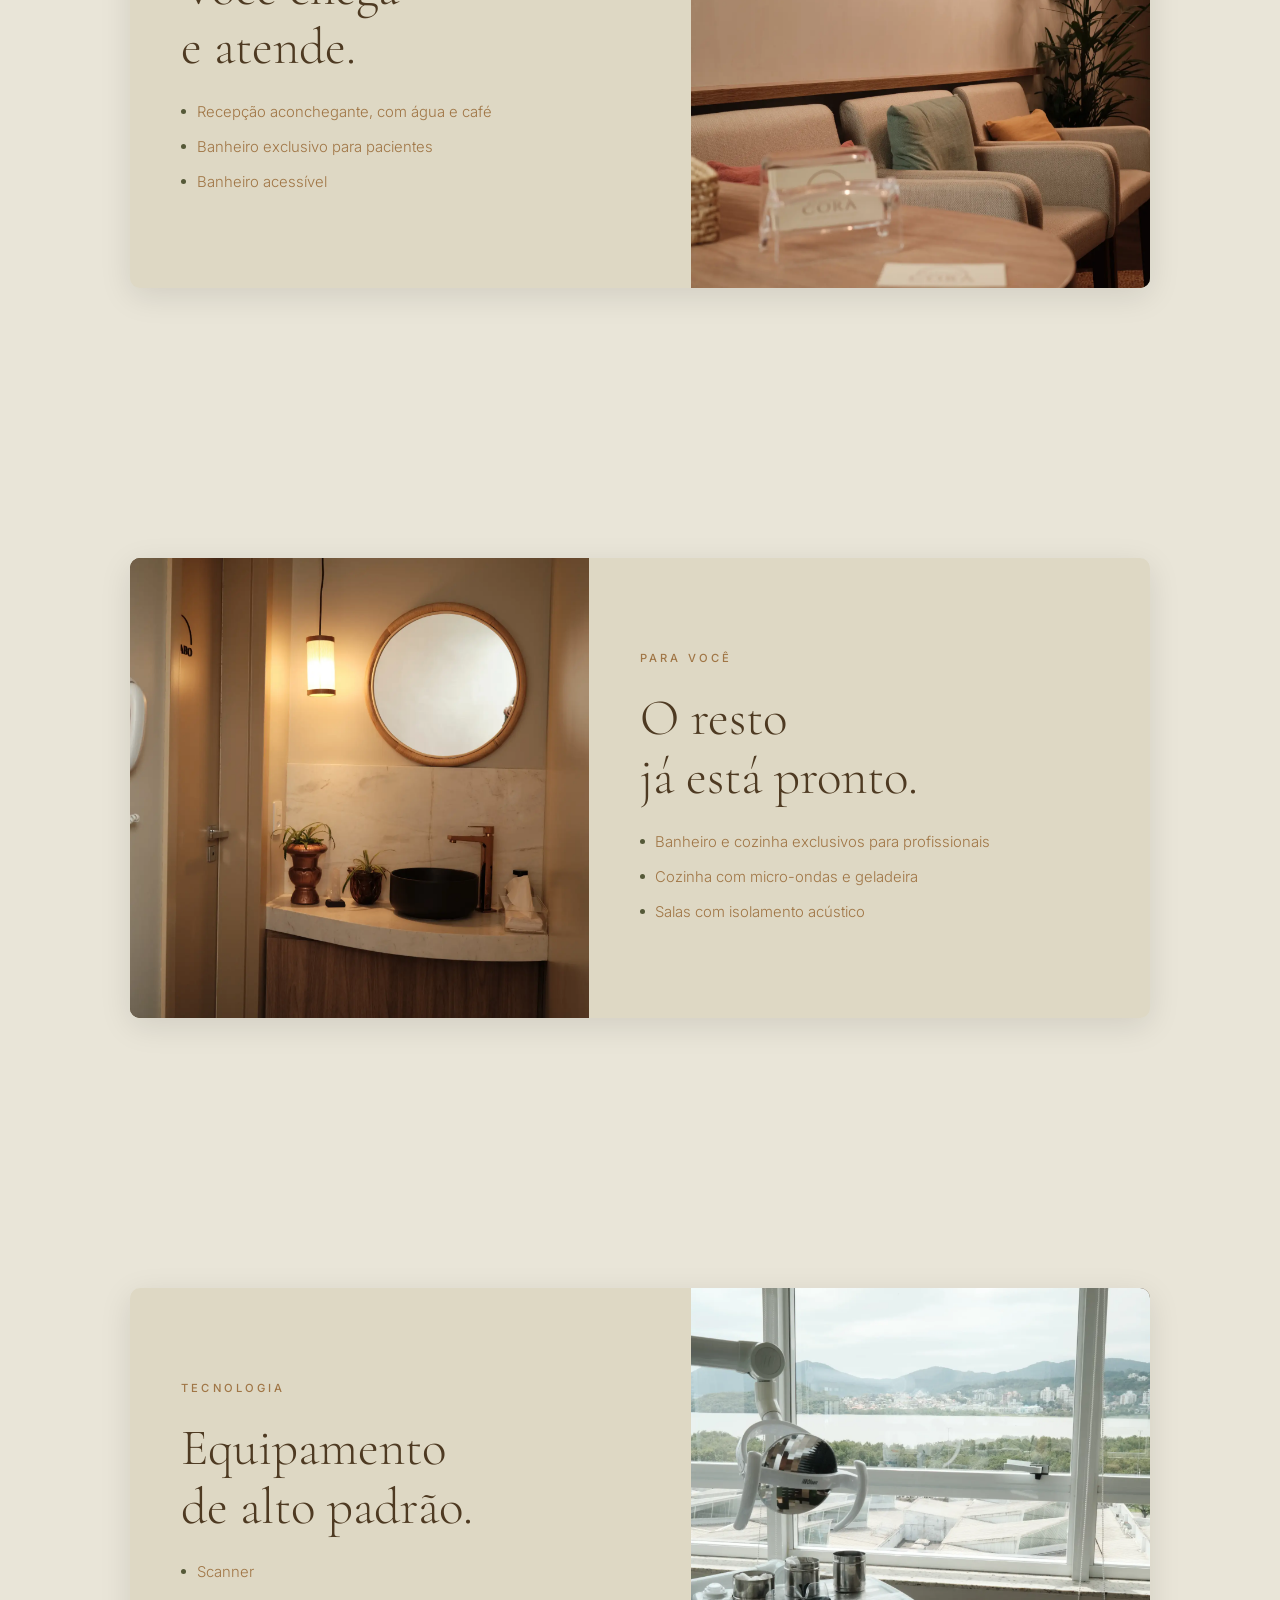
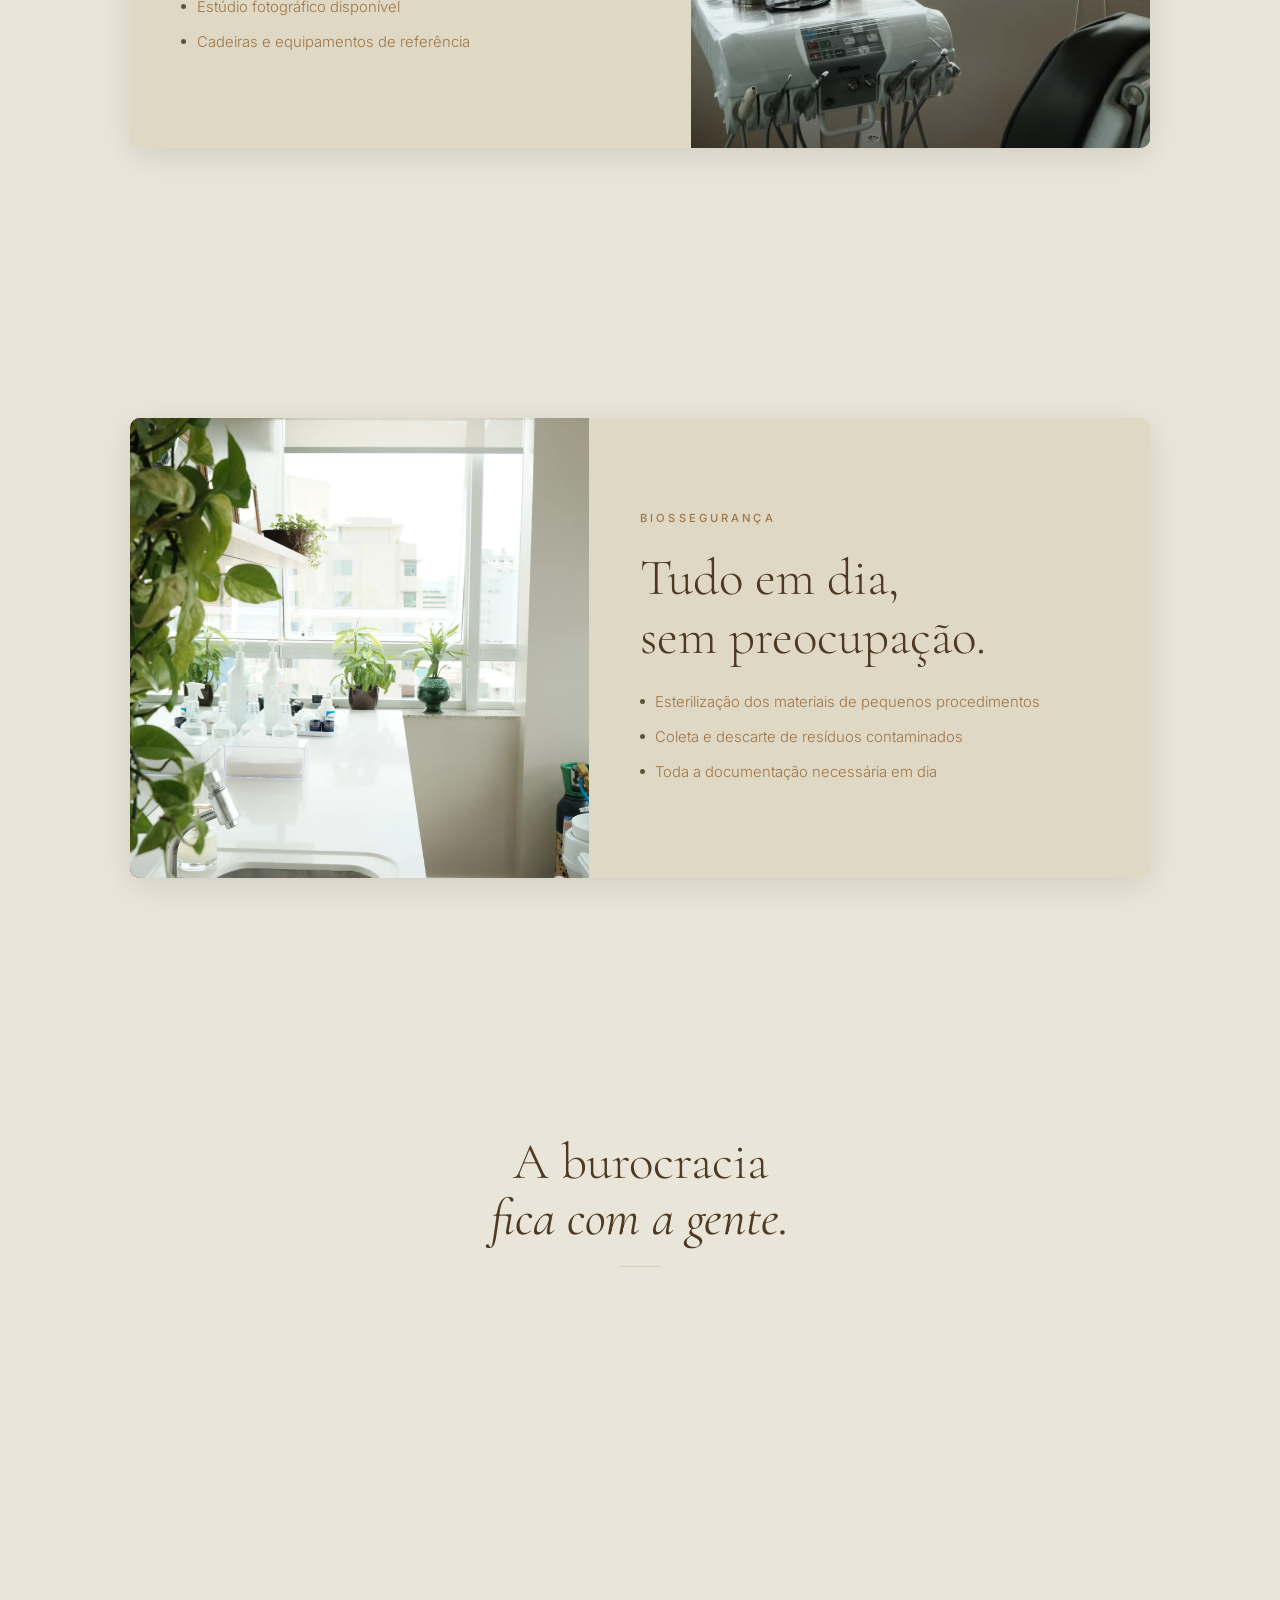
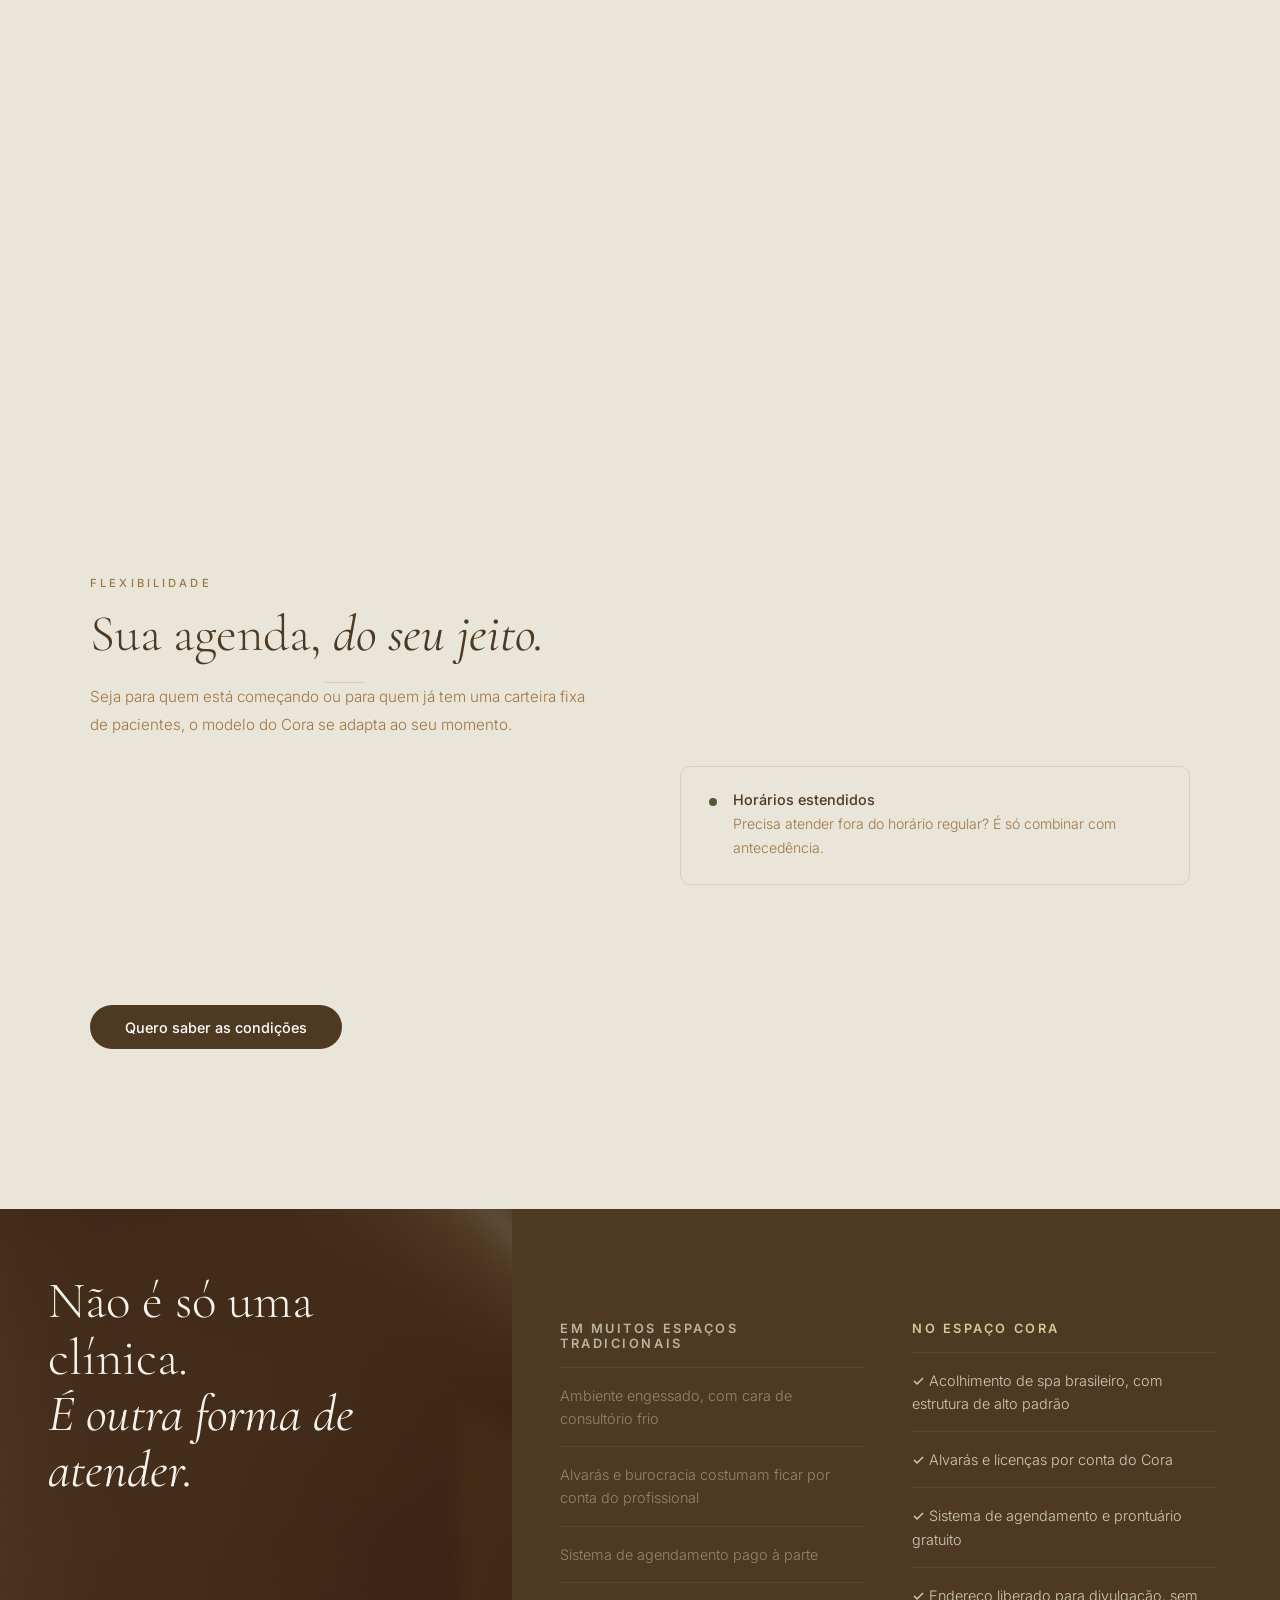
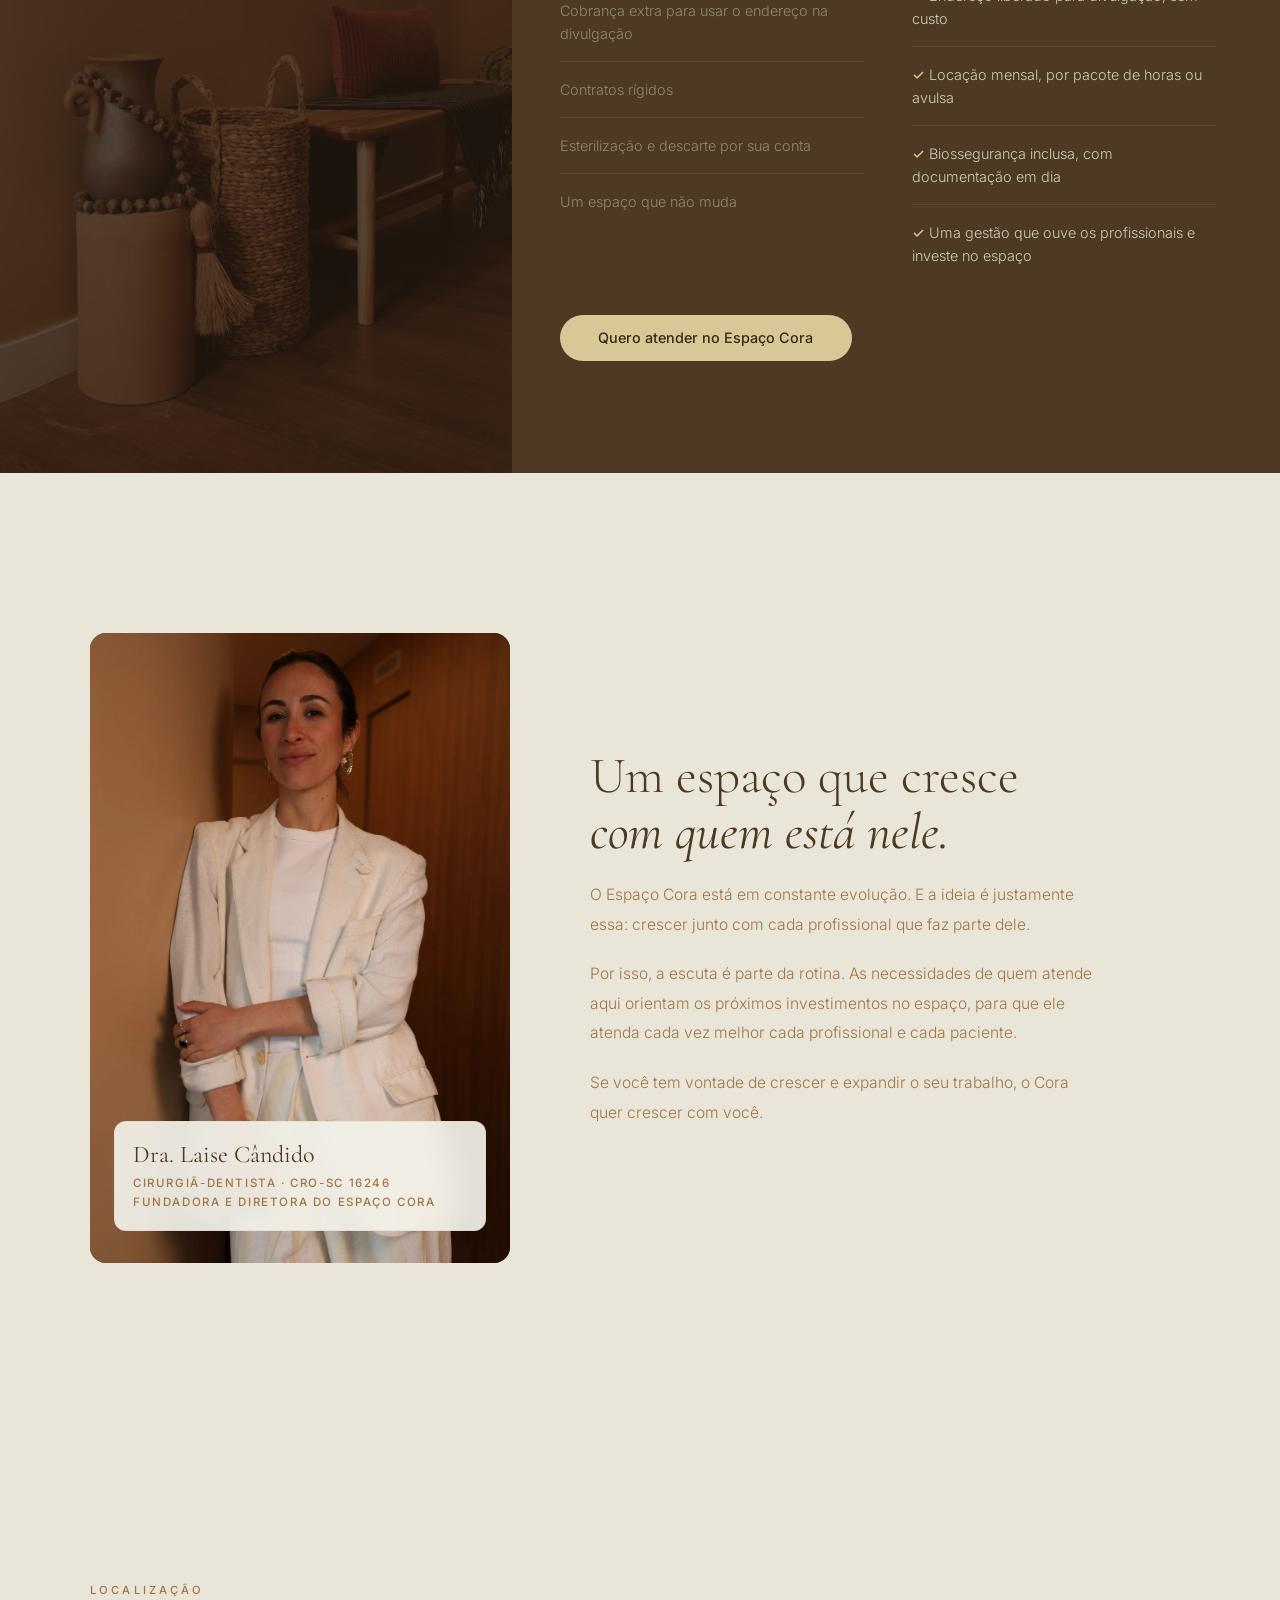
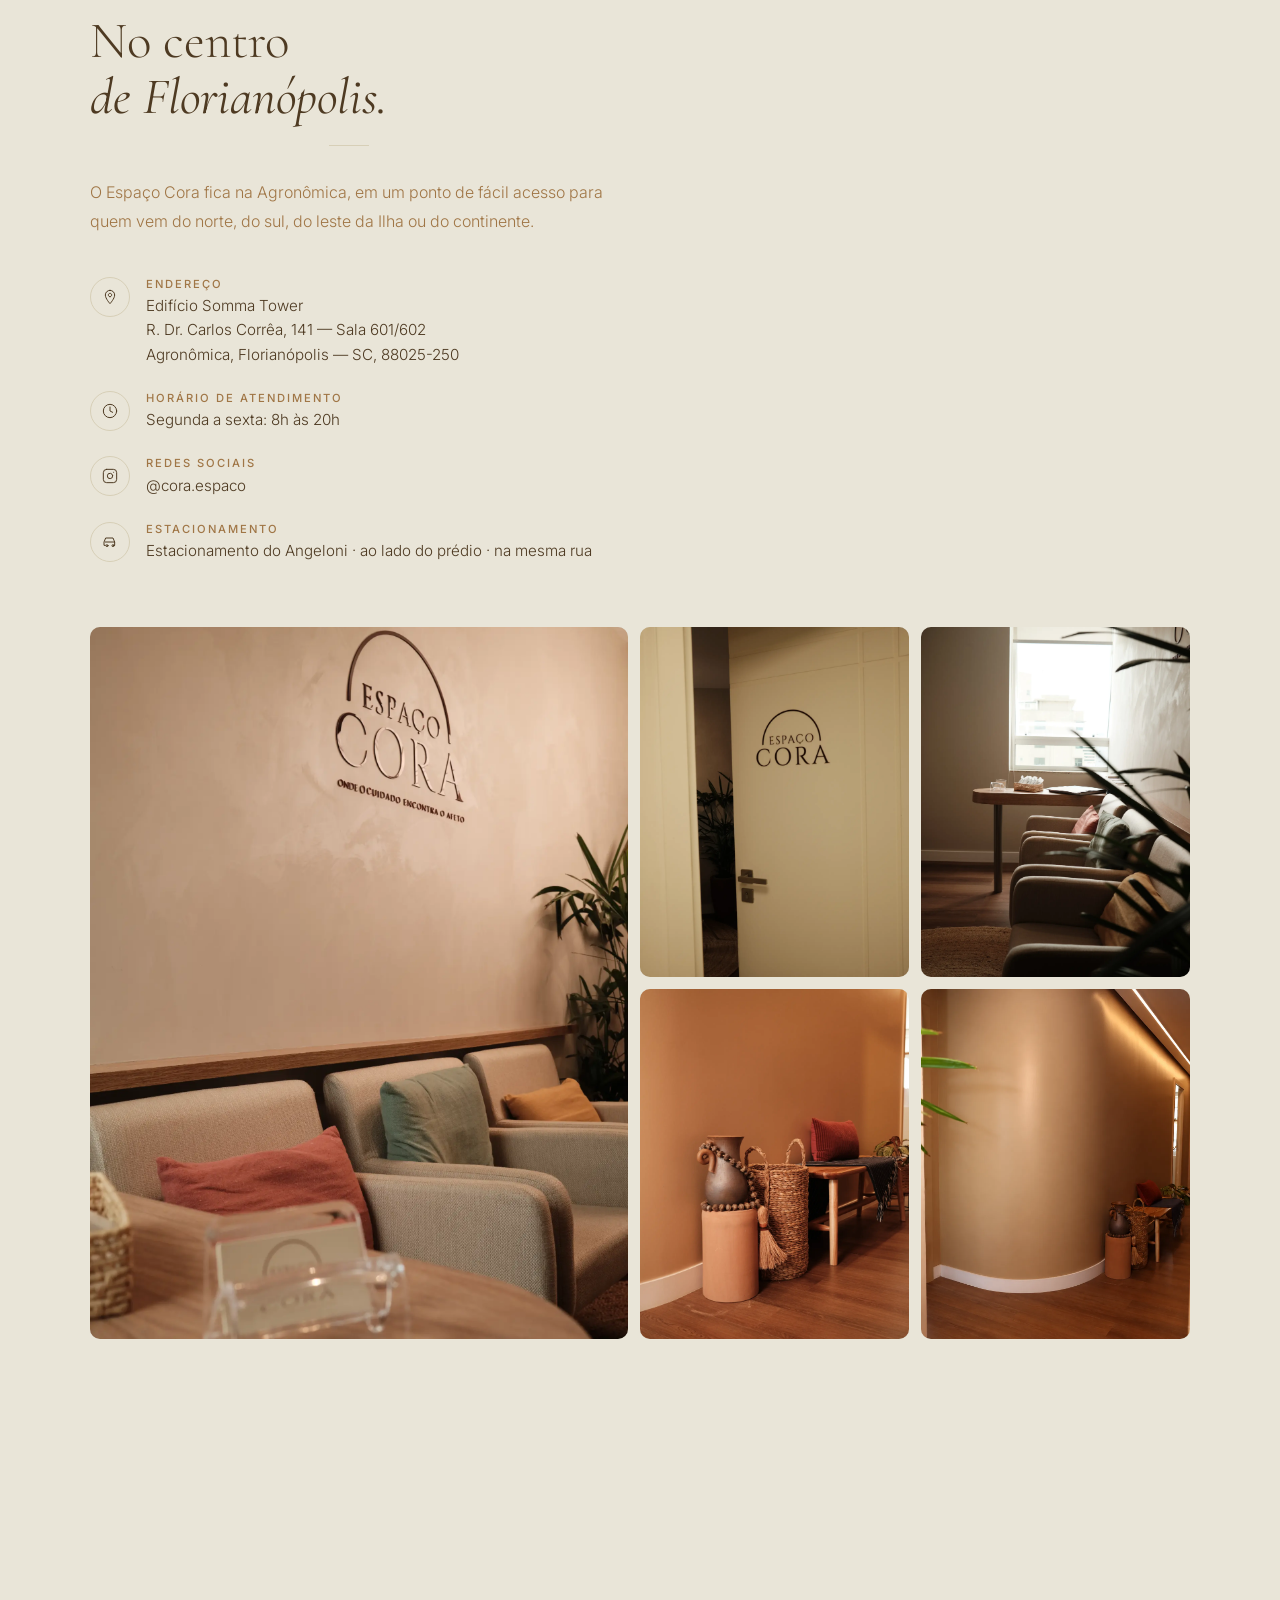
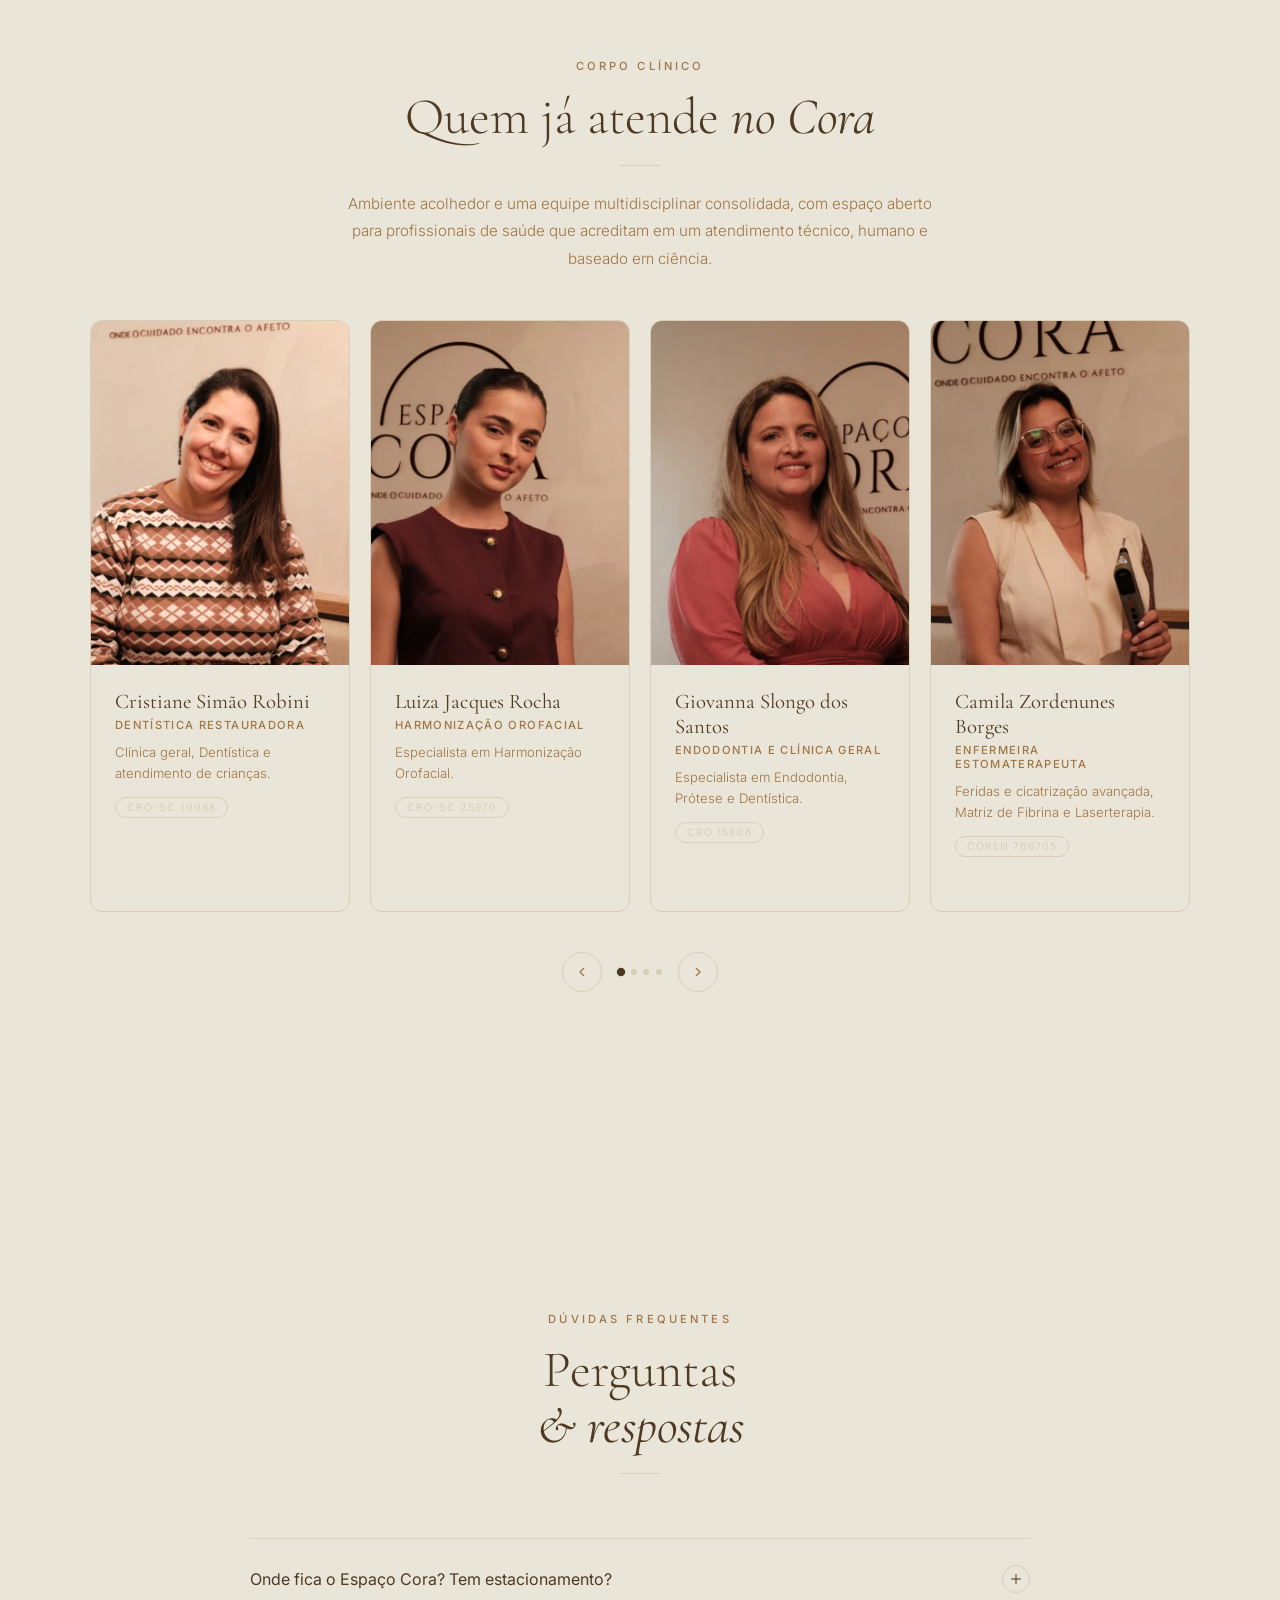
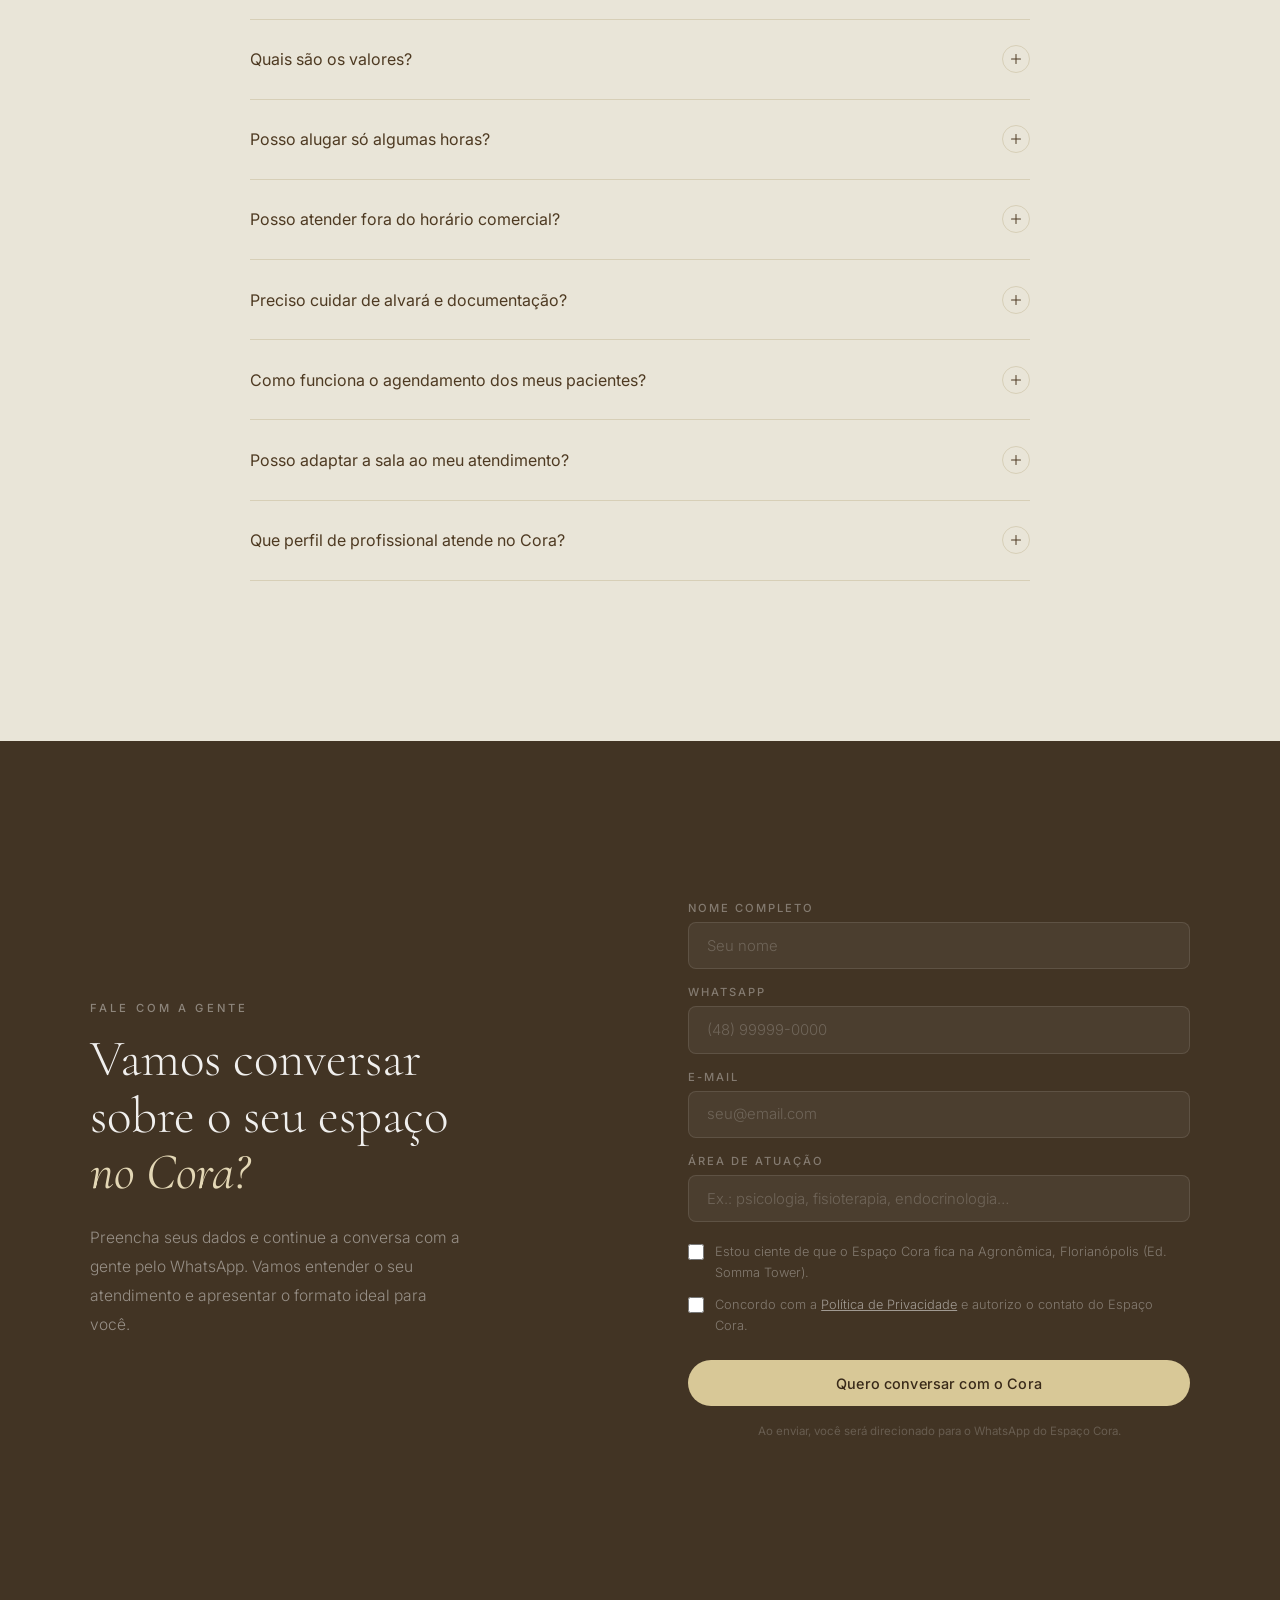
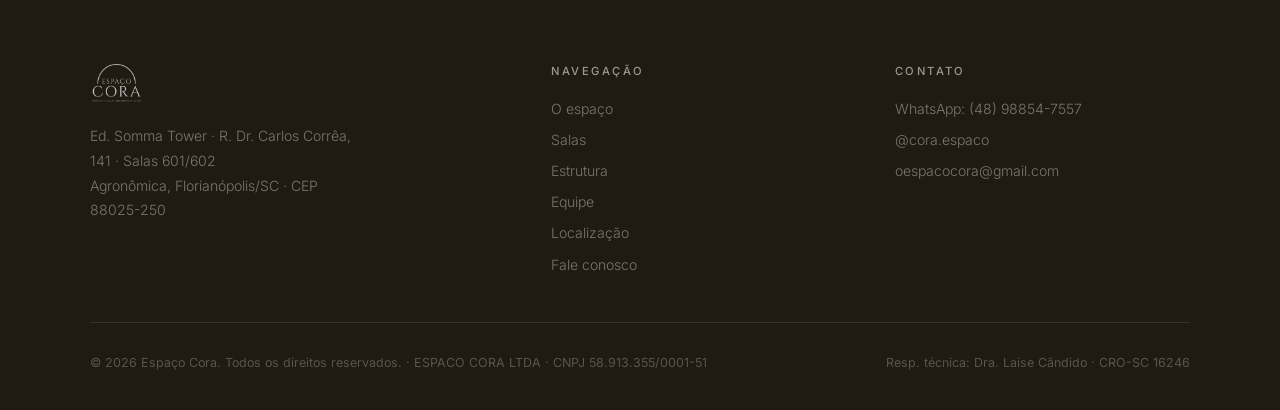
==== commit 45217f96: "Foto da Dra. Laíse ancorada no topo para não cortar a cabeça Co-Authored-By: Claude Opus 5.5 <norepl" ====
--- a/index.html
+++ b/index.html
@@ -1689,7 +1689,7 @@
       width: 100%;
       height: 100%;
       object-fit: cover;
-      object-position: center center;
+      object-position: center top;
       transition: transform 0.6s ease;
     }
 
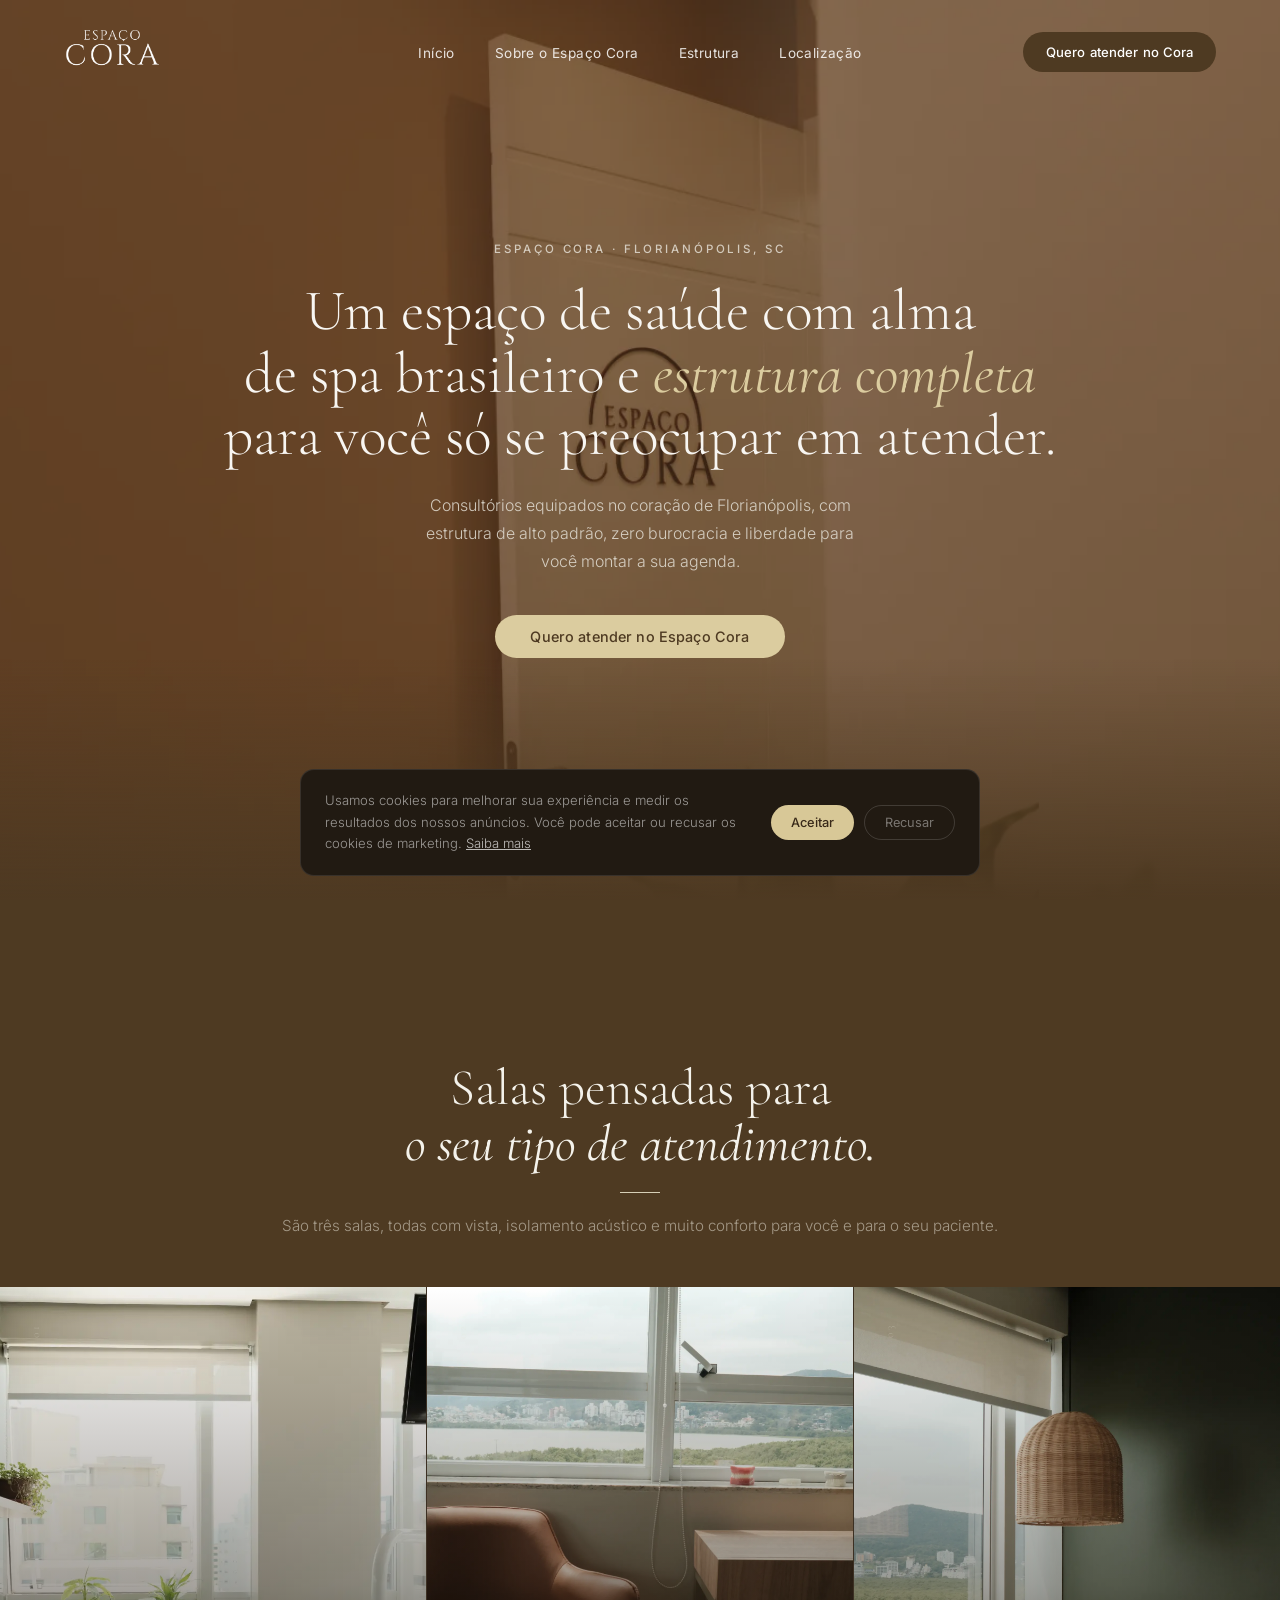
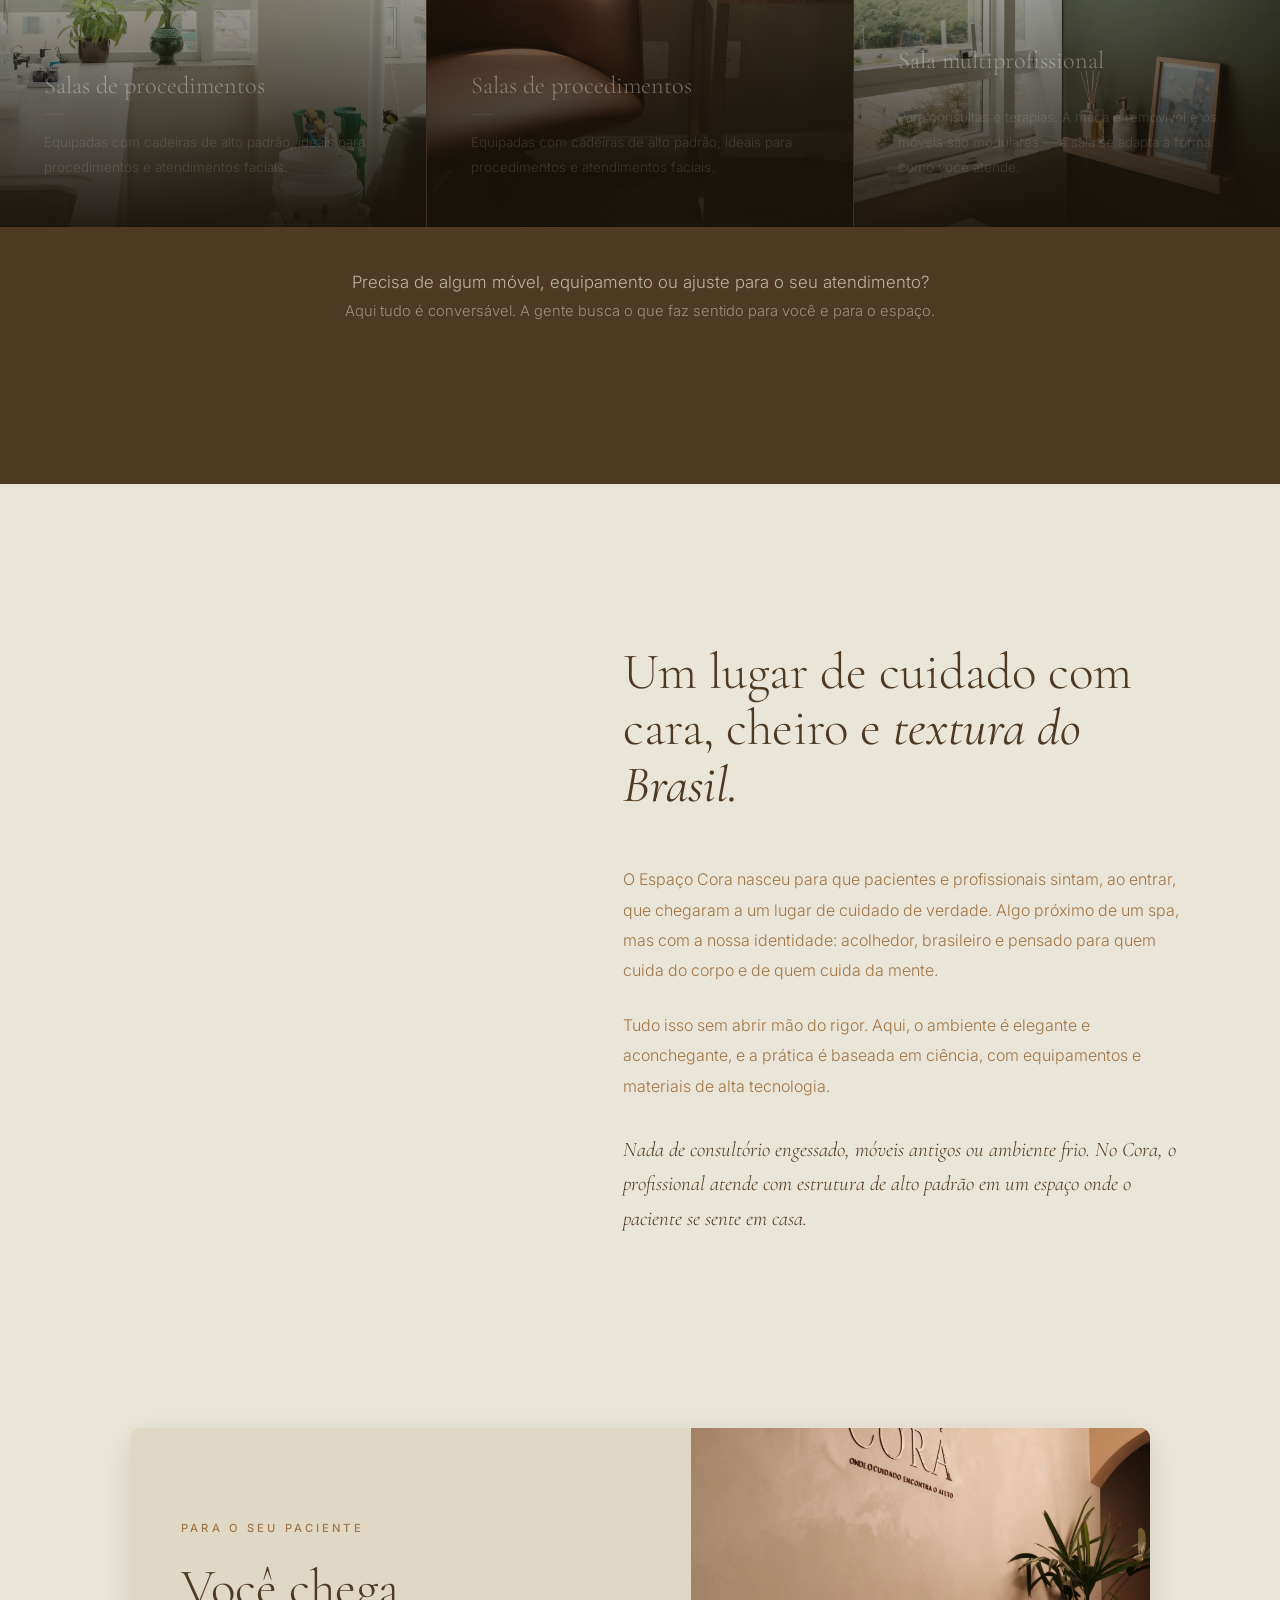
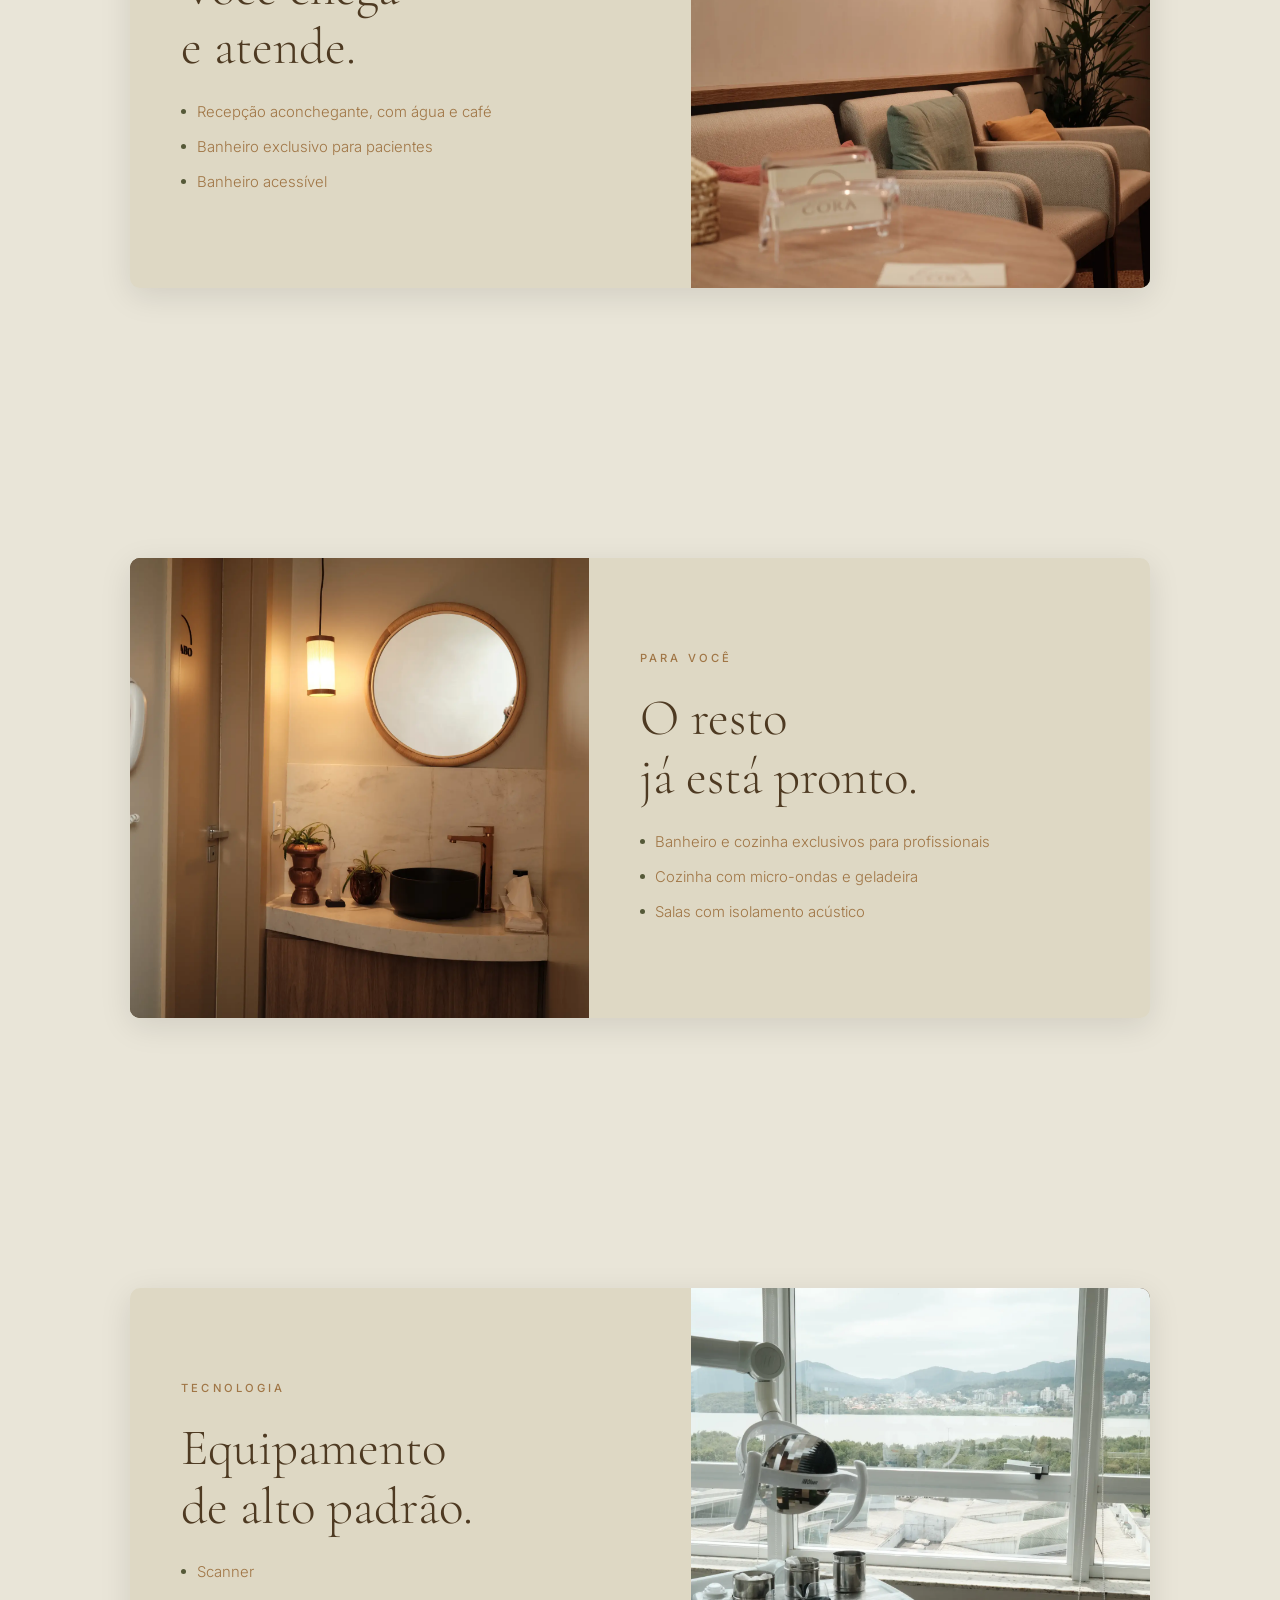
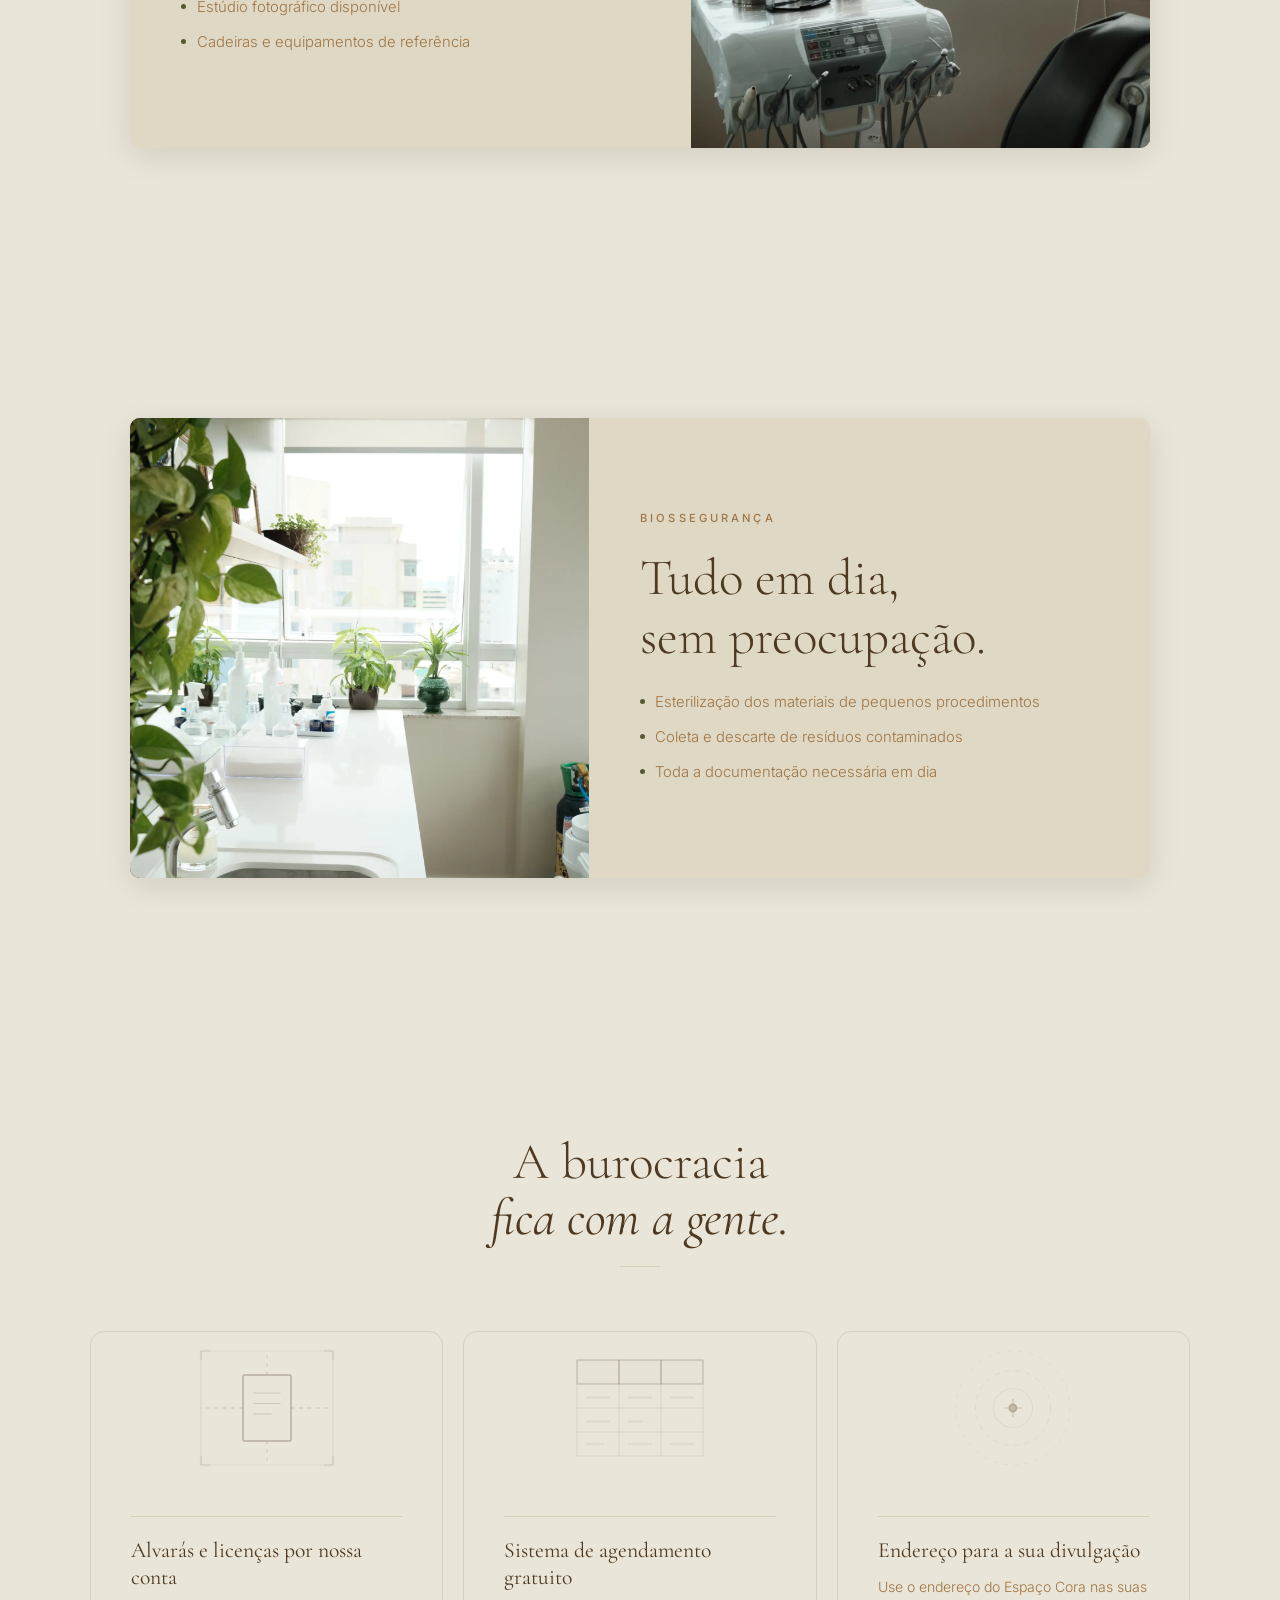
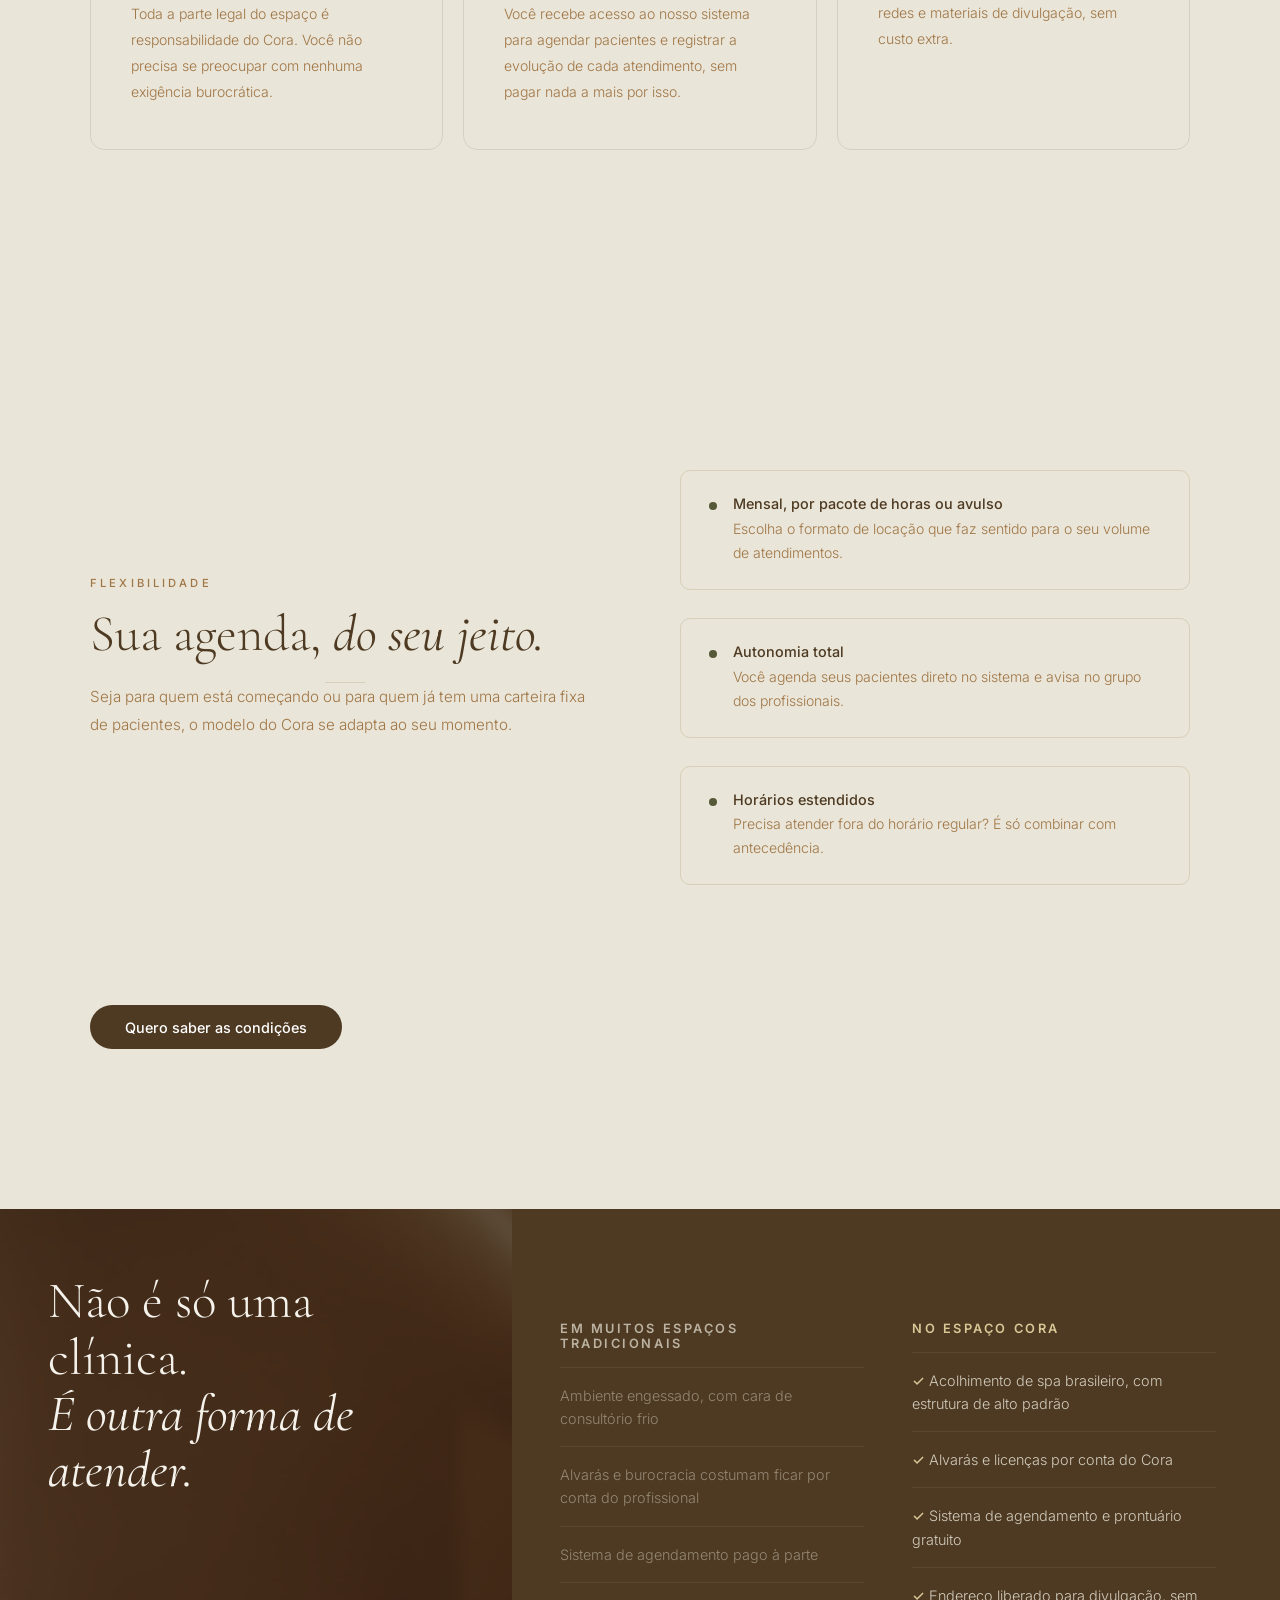
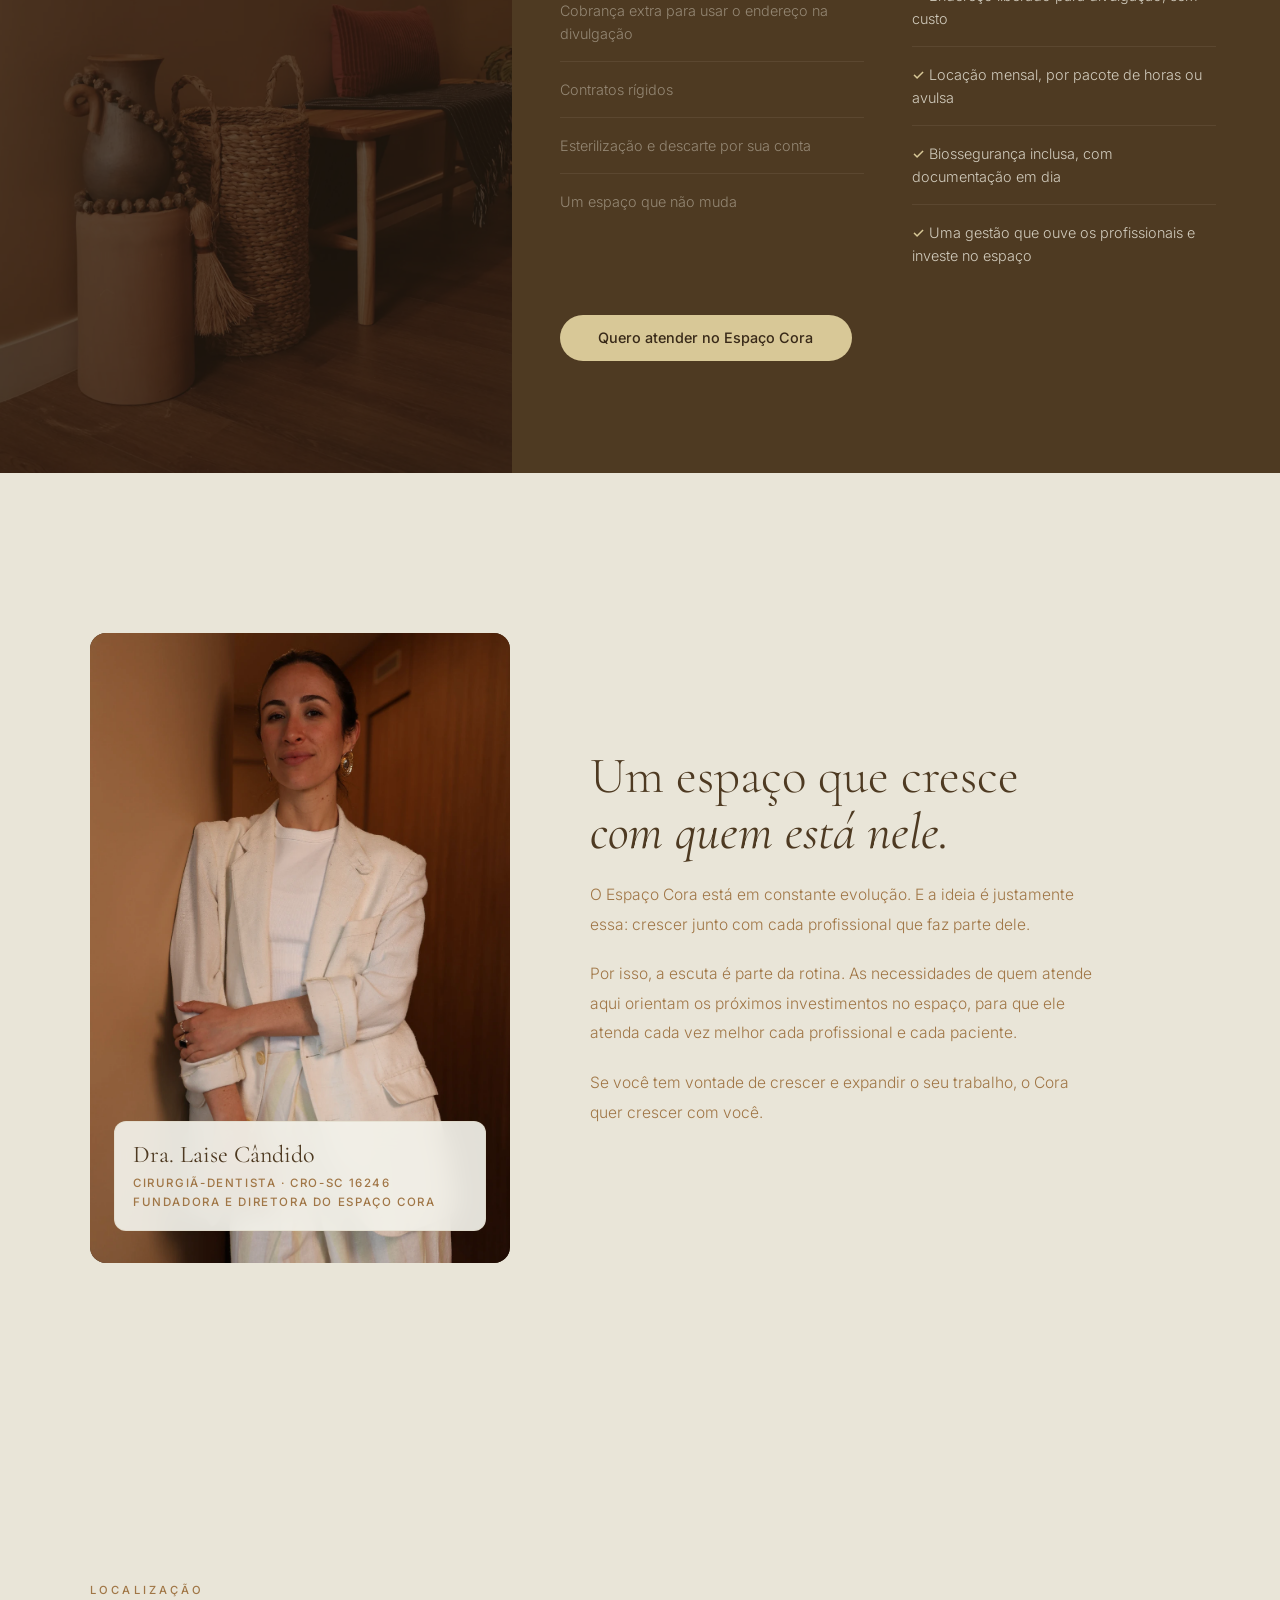
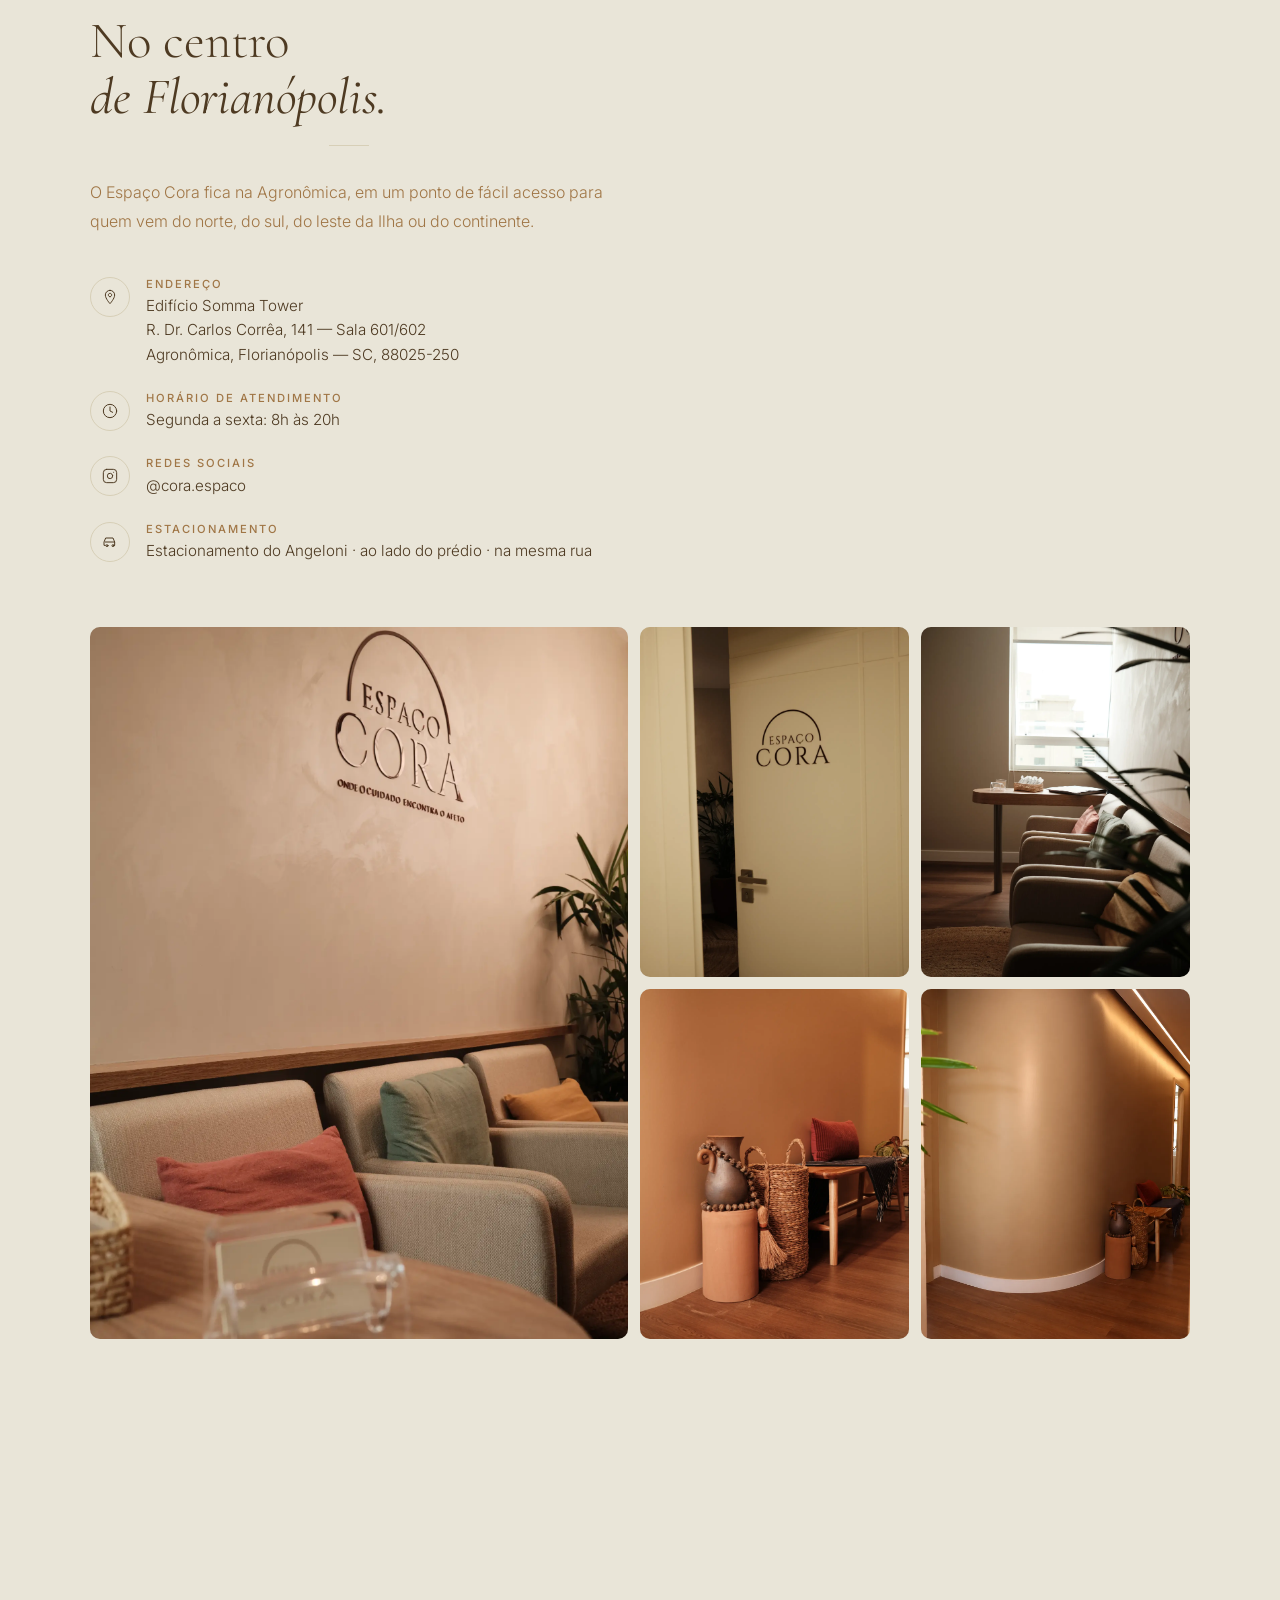
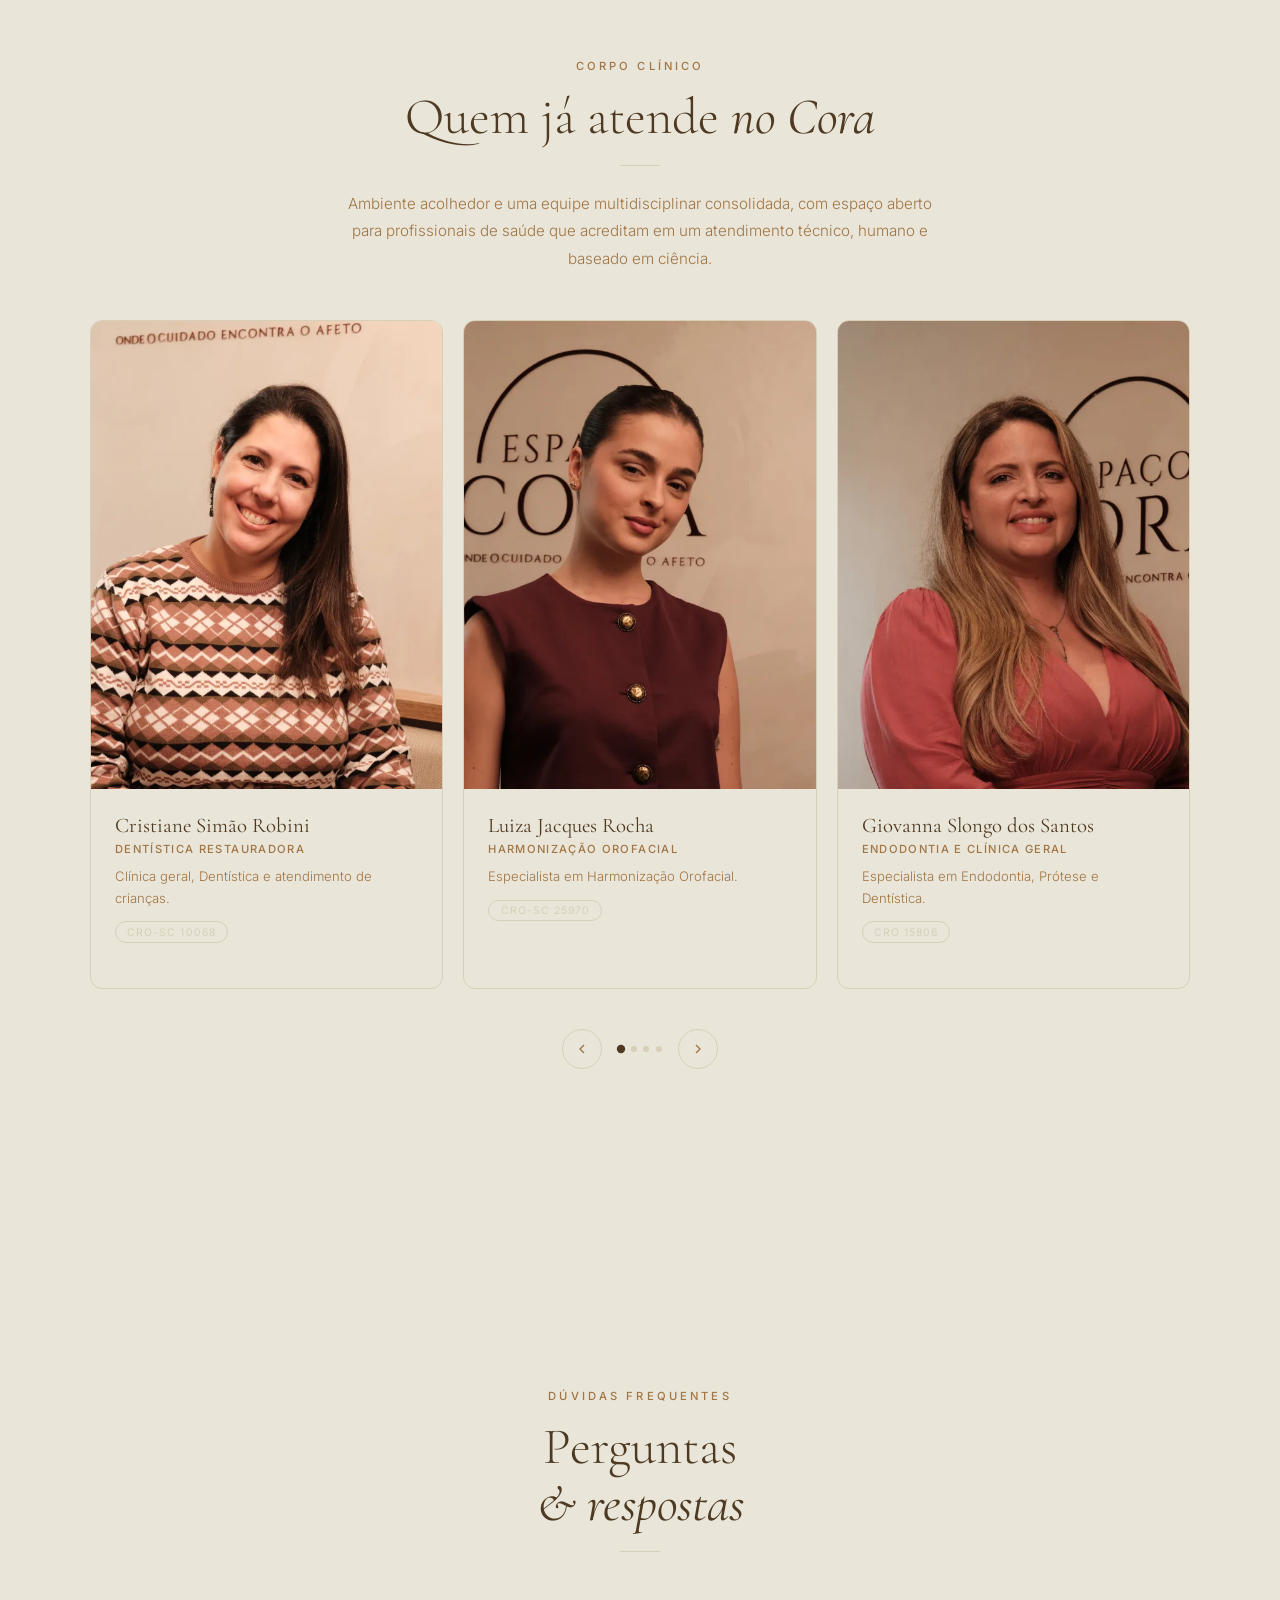
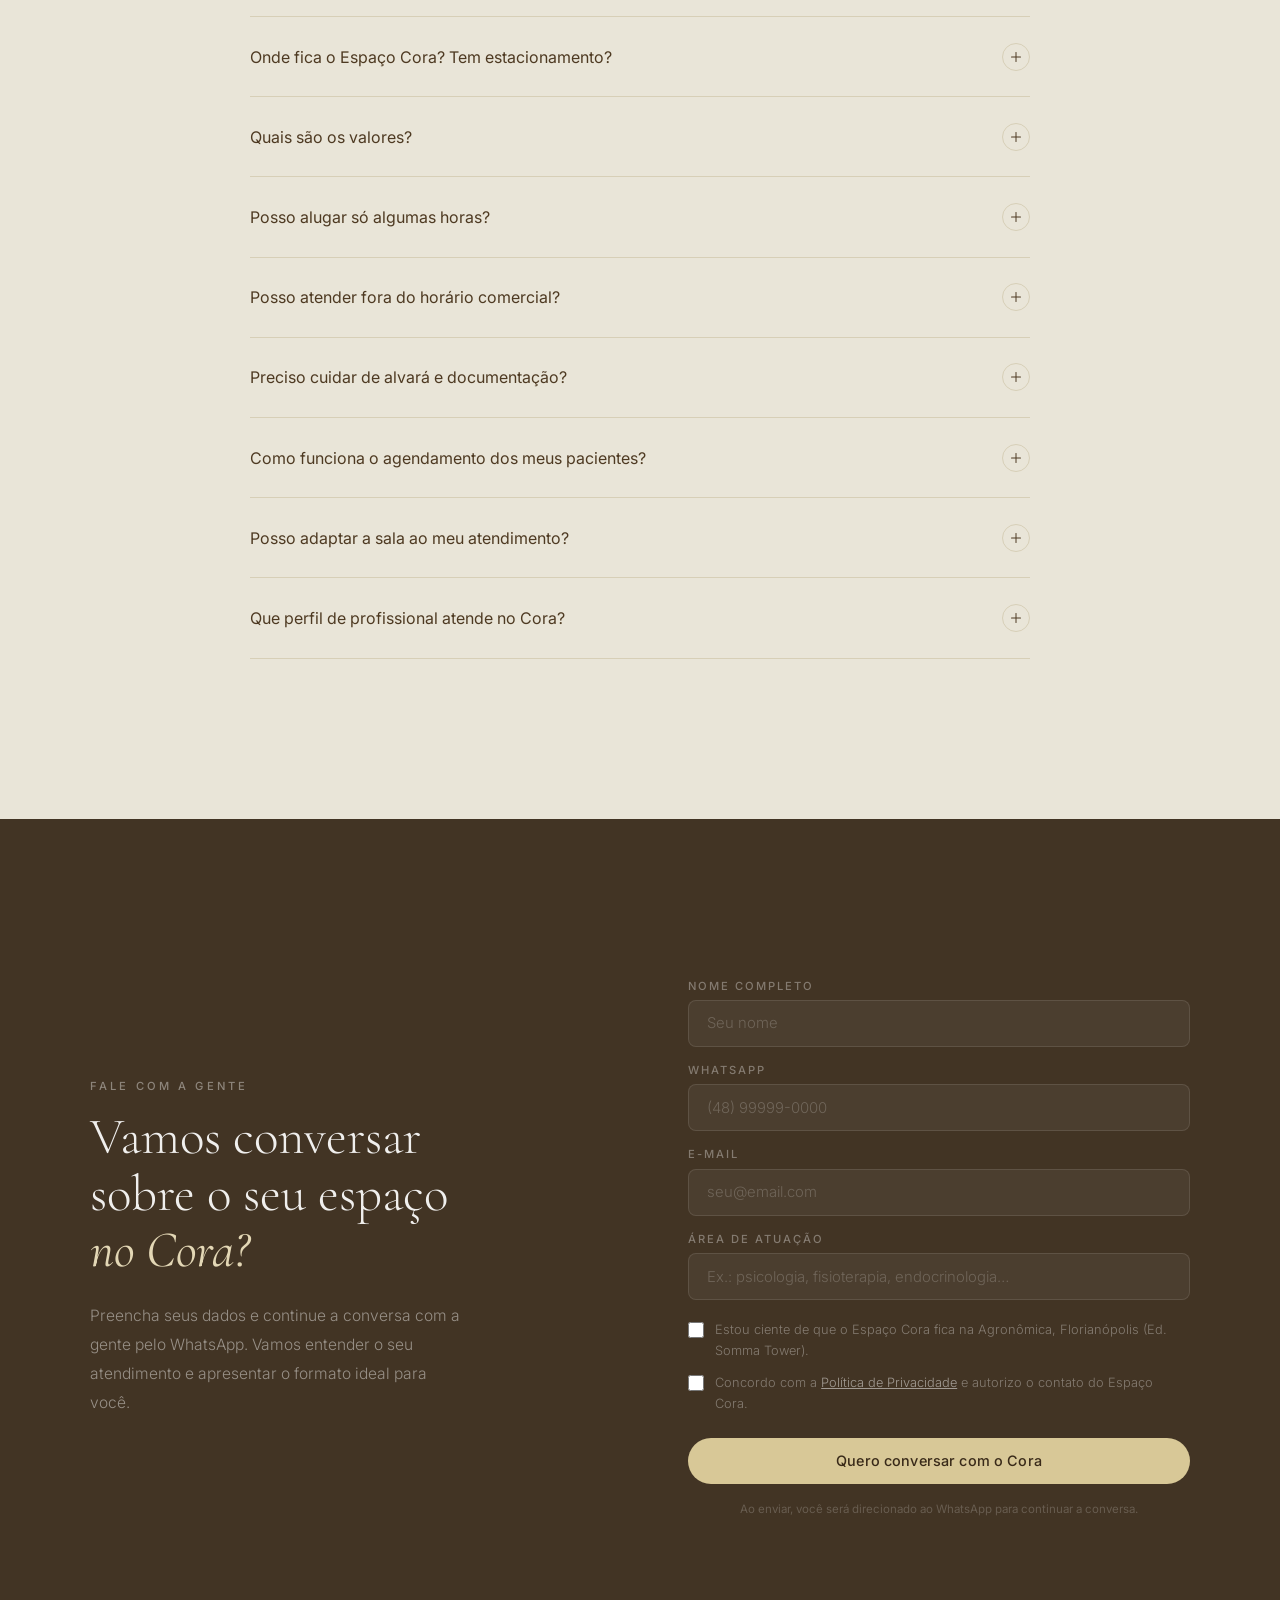
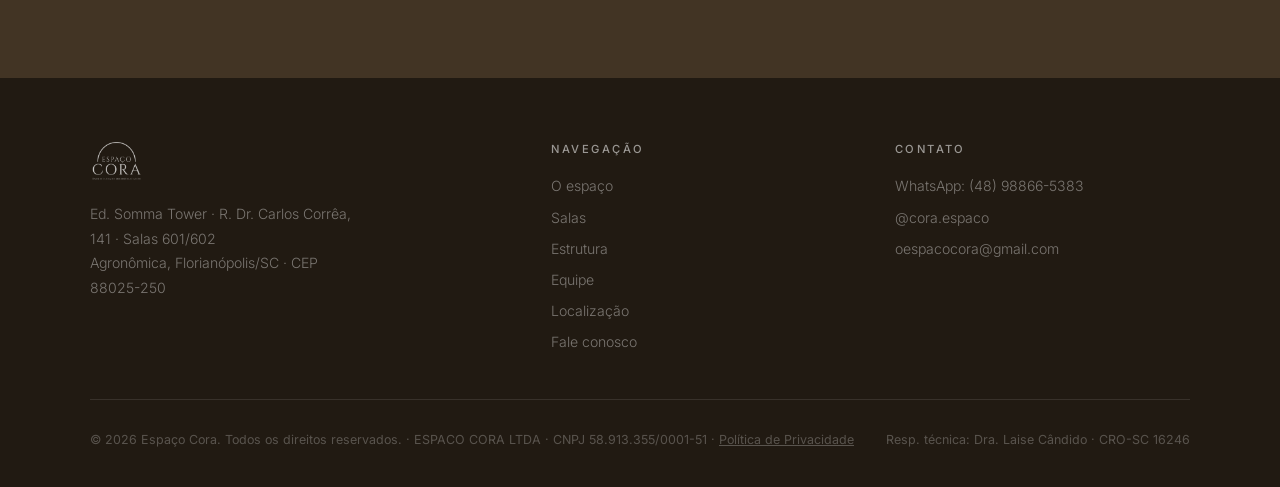
==== commit 19639de1: "Cora: Política de Privacidade (página + popup), WhatsApp da Laíse no formulário e rodapé, foto da Ga" ====
--- a/index.html
+++ b/index.html
@@ -1996,7 +1996,7 @@
 
     .team-card[hidden] { display: none !important; }
     .team-card {
-      flex: 0 0 calc((100% - 3.75rem) / 4);
+      flex: 0 0 calc((100% - 2.5rem) / 3);
       background: transparent;
       border: 1px solid var(--border);
       border-radius: 12px;
@@ -3014,7 +3014,20 @@
       }
     }
 
-  </style>
+  
+    /* ════════ POPUP DA POLÍTICA ════════ */
+    .footer-policy { color: inherit; text-decoration: underline; }
+    .pp-modal { position: fixed; inset: 0; z-index: 2147483000; display: grid; place-items: center; padding: 24px; background: rgba(40, 30, 20, .55); backdrop-filter: blur(4px); opacity: 0; transition: opacity .25s ease; }
+    .pp-modal.is-on { opacity: 1; }
+    .pp-modal[hidden] { display: none; }
+    .pp-box { width: min(760px, 100%); height: min(82vh, 860px); background: var(--background); border-radius: 18px; overflow: hidden; display: flex; flex-direction: column; box-shadow: 0 30px 80px -30px rgba(0,0,0,.5); }
+    .pp-head { display: flex; align-items: center; justify-content: space-between; padding: 14px 16px 14px 24px; border-bottom: 1px solid var(--border); font-size: 13px; letter-spacing: .14em; text-transform: uppercase; color: var(--primary); }
+    .pp-close { width: 40px; height: 40px; border-radius: 50%; border: none; background: transparent; font-size: 28px; line-height: 1; color: var(--primary); cursor: pointer; }
+    .pp-close:hover { background: var(--border); }
+    .pp-frame { flex: 1; width: 100%; border: 0; background: var(--background); }
+    body.pp-lock { overflow: hidden; }
+    @media (max-width: 600px) { .pp-modal { padding: 10px; } .pp-box { height: 92vh; border-radius: 14px; } }
+</style>
 </head>
 <body>
 
@@ -3661,8 +3674,8 @@
             </div>
           </div>
 
-          <div class="team-card" hidden data-sem-foto>
-            <div class="team-card-img"><div class="team-card-placeholder"><svg viewBox="0 0 24 24"><circle cx="12" cy="8" r="4"/><path d="M4 20c0-4 3.6-7 8-7s8 3 8 7"/></svg><span>Foto</span></div></div>
+          <div class="team-card">
+            <div class="team-card-img"><img loading="lazy" src="Assets usados/Gabriela Schurhaus.webp" alt="Gabriela Schurhaus" /></div>
             <div class="team-card-body">
               <p class="team-card-name">Gabriela Schurhaus</p>
               <p class="team-card-role">Nutricionista Clínica e Comportamental</p>
@@ -3915,13 +3928,13 @@
             </label>
             <label class="form-check">
               <input type="checkbox" name="check-privacy" required />
-              <span>Concordo com a <a href="#" class="form-policy-link">Política de Privacidade</a> e autorizo o contato do Espaço Cora.</span>
+              <span>Concordo com a <a href="privacidade.html" class="form-policy-link" data-policy-popup>Política de Privacidade</a> e autorizo o contato do Espaço Cora.</span>
             </label>
           </div>
 
           <button type="submit" class="form-submit">Quero conversar com o Cora</button>
 
-          <p class="form-note">Ao enviar, você será direcionado para o WhatsApp do Espaço Cora.</p>
+          <p class="form-note">Ao enviar, você será direcionado ao WhatsApp para continuar a conversa.</p>
 
         </form>
       </div>
@@ -3959,7 +3972,7 @@
         <div>
           <p class="footer-col-title">Contato</p>
           <ul class="footer-links">
-            <li><a href="https://wa.me/5548988547557" target="_blank" rel="noopener">WhatsApp: (48) 98854-7557</a></li>
+            <li><a href="https://wa.me/5548988665383" target="_blank" rel="noopener">WhatsApp: (48) 98866-5383</a></li>
             <li><a href="https://www.instagram.com/cora.espaco/" target="_blank" rel="noopener">@cora.espaco</a></li>
             <li><a href="mailto:oespacocora@gmail.com">oespacocora@gmail.com</a></li>
           </ul>
@@ -3968,7 +3981,7 @@
       </div>
 
       <div class="footer-bottom">
-        <span>© 2026 Espaço Cora. Todos os direitos reservados. · ESPACO CORA LTDA · CNPJ 58.913.355/0001-51</span>
+        <span>© 2026 Espaço Cora. Todos os direitos reservados. · ESPACO CORA LTDA · CNPJ 58.913.355/0001-51 · <a href="privacidade.html" class="footer-policy">Política de Privacidade</a></span>
         <span>Resp. técnica: Dra. Laise Cândido · CRO-SC 16246</span>
       </div>
 
@@ -3976,9 +3989,17 @@
   </footer>
 
 
+  <!-- ═══════════ POPUP DA POLÍTICA DE PRIVACIDADE ═══════════ -->
+  <div class="pp-modal" id="ppModal" role="dialog" aria-modal="true" aria-label="Política de Privacidade" hidden>
+    <div class="pp-box">
+      <div class="pp-head"><span>Política de Privacidade</span><button type="button" class="pp-close" id="ppClose" aria-label="Fechar">&times;</button></div>
+      <iframe class="pp-frame" id="ppFrame" title="Política de Privacidade" src="about:blank"></iframe>
+    </div>
+  </div>
+
   <!-- ═══════════ COOKIE BANNER ═══════════ -->
   <div class="cookie-banner" id="cookieBanner">
-    <p class="cookie-text">Usamos cookies para melhorar sua experiência e medir os resultados dos nossos anúncios. Você pode aceitar ou recusar os cookies de marketing. <a href="#">Saiba mais</a></p>
+    <p class="cookie-text">Usamos cookies para melhorar sua experiência e medir os resultados dos nossos anúncios. Você pode aceitar ou recusar os cookies de marketing. <a href="privacidade.html#cookies" data-policy-popup>Saiba mais</a></p>
     <div class="cookie-buttons">
       <button class="btn-cookie-accept" id="cookieAccept">Aceitar</button>
       <button class="btn-cookie-refuse" id="cookieRefuse">Recusar</button>
@@ -4206,9 +4227,9 @@
       const name  = form.querySelector('#form-name').value.trim();
       const area  = form.querySelector('#form-area').value.trim();
       const email = form.querySelector('#form-email').value.trim();
-      const msg = `Olá! Sou ${name}, atuo em ${area} e vim pela página do Espaço Cora. Tenho interesse em atender aí. Meu e-mail é ${email}.`;
-      const waUrl = `https://wa.me/5548988547557?text=${encodeURIComponent(msg)}`;
-      window.open(waUrl, '_blank');
+      const msg = `Olá! Sou ${name}, atuo em ${area} e vim pela página do Espaço Cora. Tenho interesse em atender no Espaço Cora e gostaria de saber mais sobre os consultórios. Meu e-mail é ${email}.`;
+      // leads do Cora vão para o WhatsApp da Dra. Laíse (fundadora); redireciona na mesma aba
+      window.location.href = `https://wa.me/5548988665383?text=${encodeURIComponent(msg)}`;
     }
 
     // ─── Estrutura — entrada do texto e galeria ───
@@ -4247,7 +4268,21 @@
 
     cookieAccept.addEventListener('click', () => dismissCookie(true));
     cookieRefuse.addEventListener('click', () => dismissCookie(false));
-  </script>
+  
+    // ─── Popup da Política de Privacidade (formulário e aviso de cookies) ───
+    (function () {
+      var modal = document.getElementById('ppModal'), frame = document.getElementById('ppFrame'), last = null;
+      if (!modal) return;
+      function open(href) { last = document.activeElement; frame.src = href; modal.hidden = false; document.body.classList.add('pp-lock'); requestAnimationFrame(function () { modal.classList.add('is-on'); }); document.getElementById('ppClose').focus(); }
+      function close() { modal.classList.remove('is-on'); document.body.classList.remove('pp-lock'); setTimeout(function () { modal.hidden = true; }, 250); if (last) last.focus(); }
+      document.querySelectorAll('[data-policy-popup]').forEach(function (a) {
+        a.addEventListener('click', function (e) { e.preventDefault(); e.stopPropagation(); open(a.getAttribute('href')); });
+      });
+      document.getElementById('ppClose').addEventListener('click', close);
+      modal.addEventListener('click', function (e) { if (e.target === modal) close(); });
+      document.addEventListener('keydown', function (e) { if (e.key === 'Escape' && !modal.hidden) close(); });
+    })();
+</script>
 
 
 </body>
